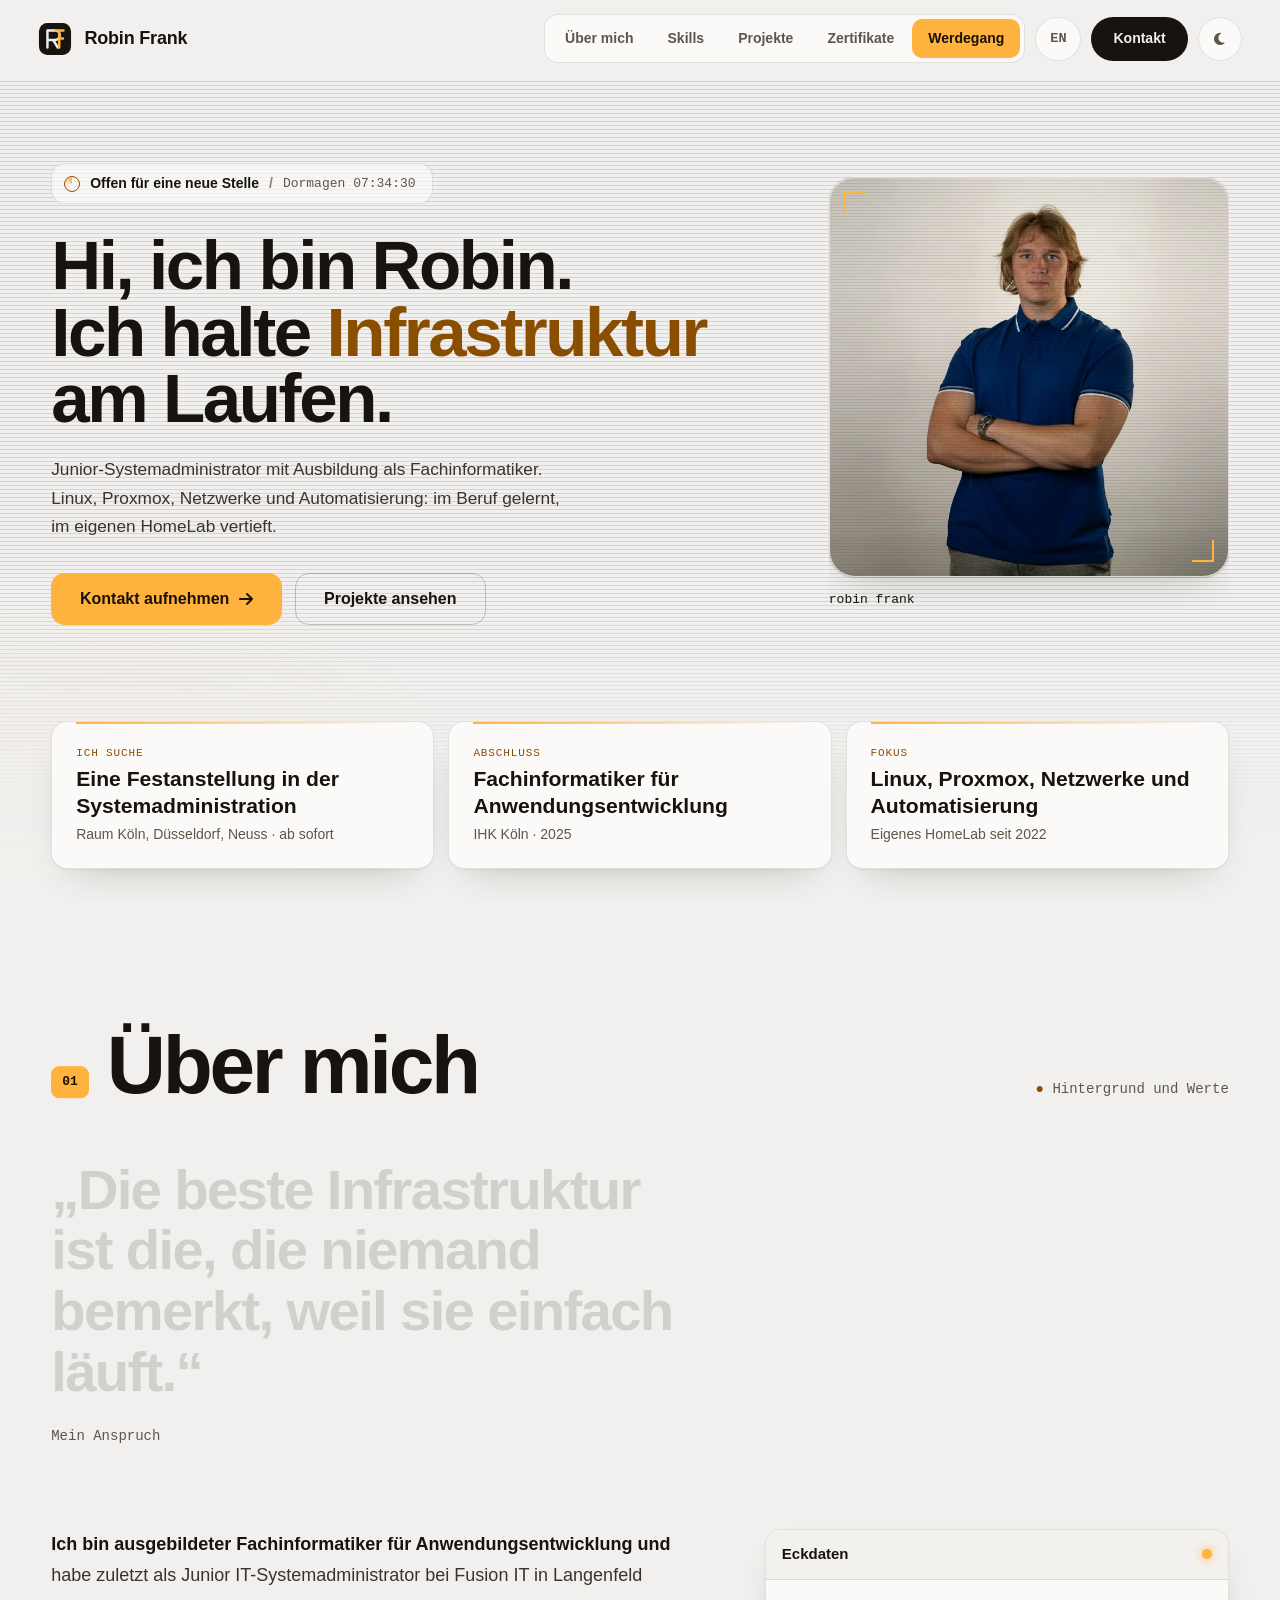
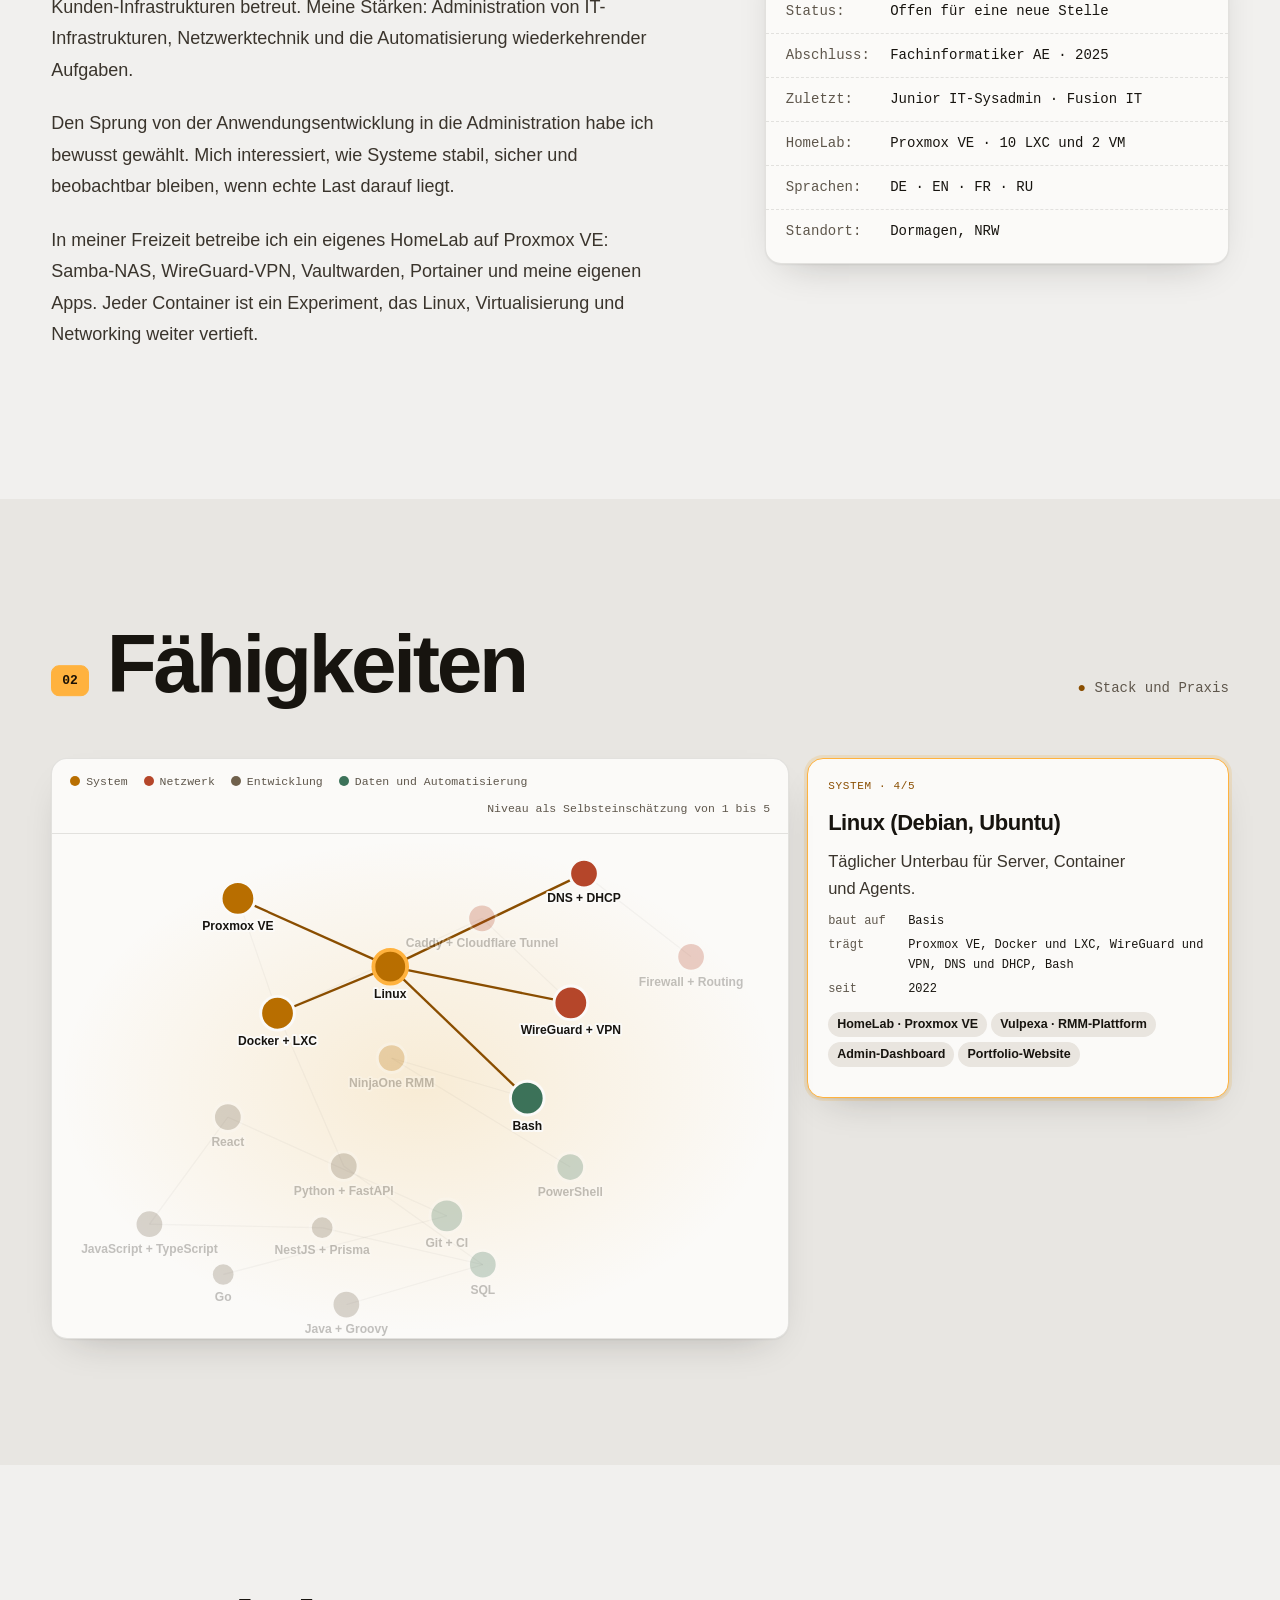
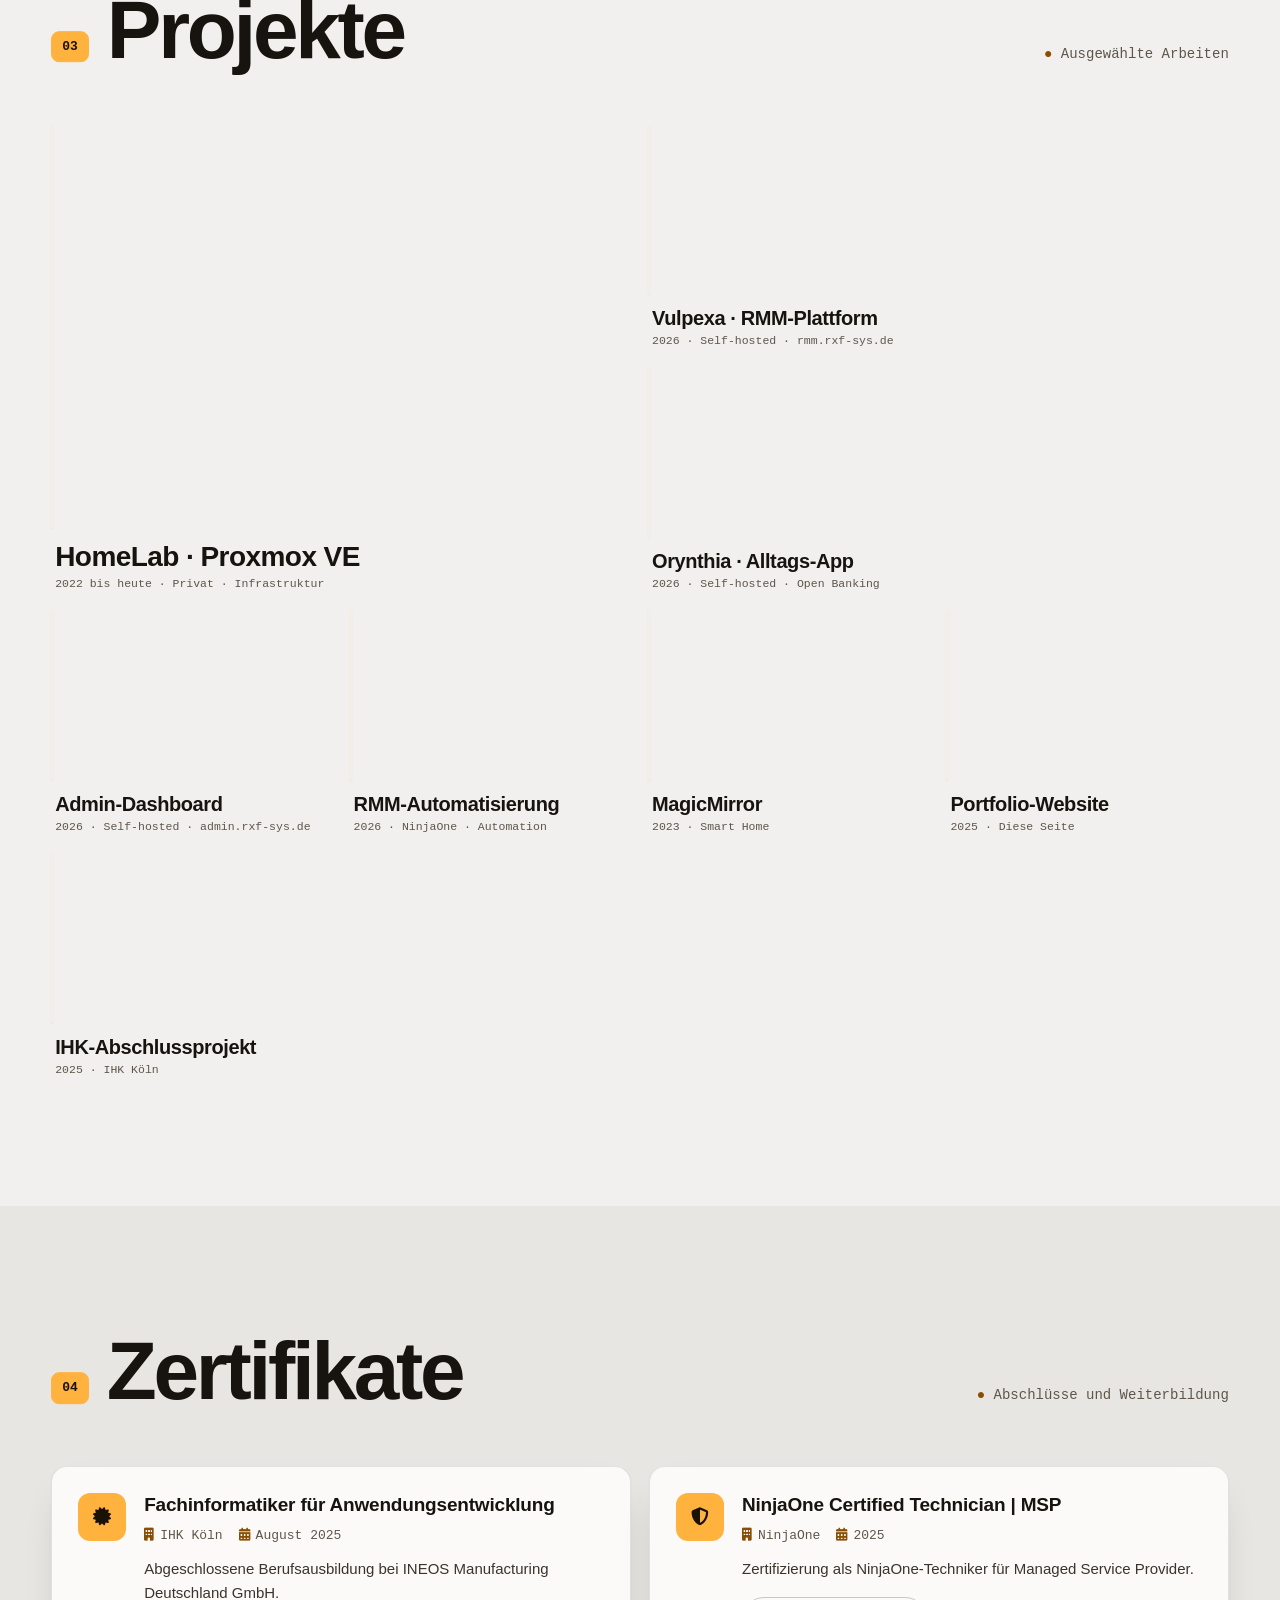
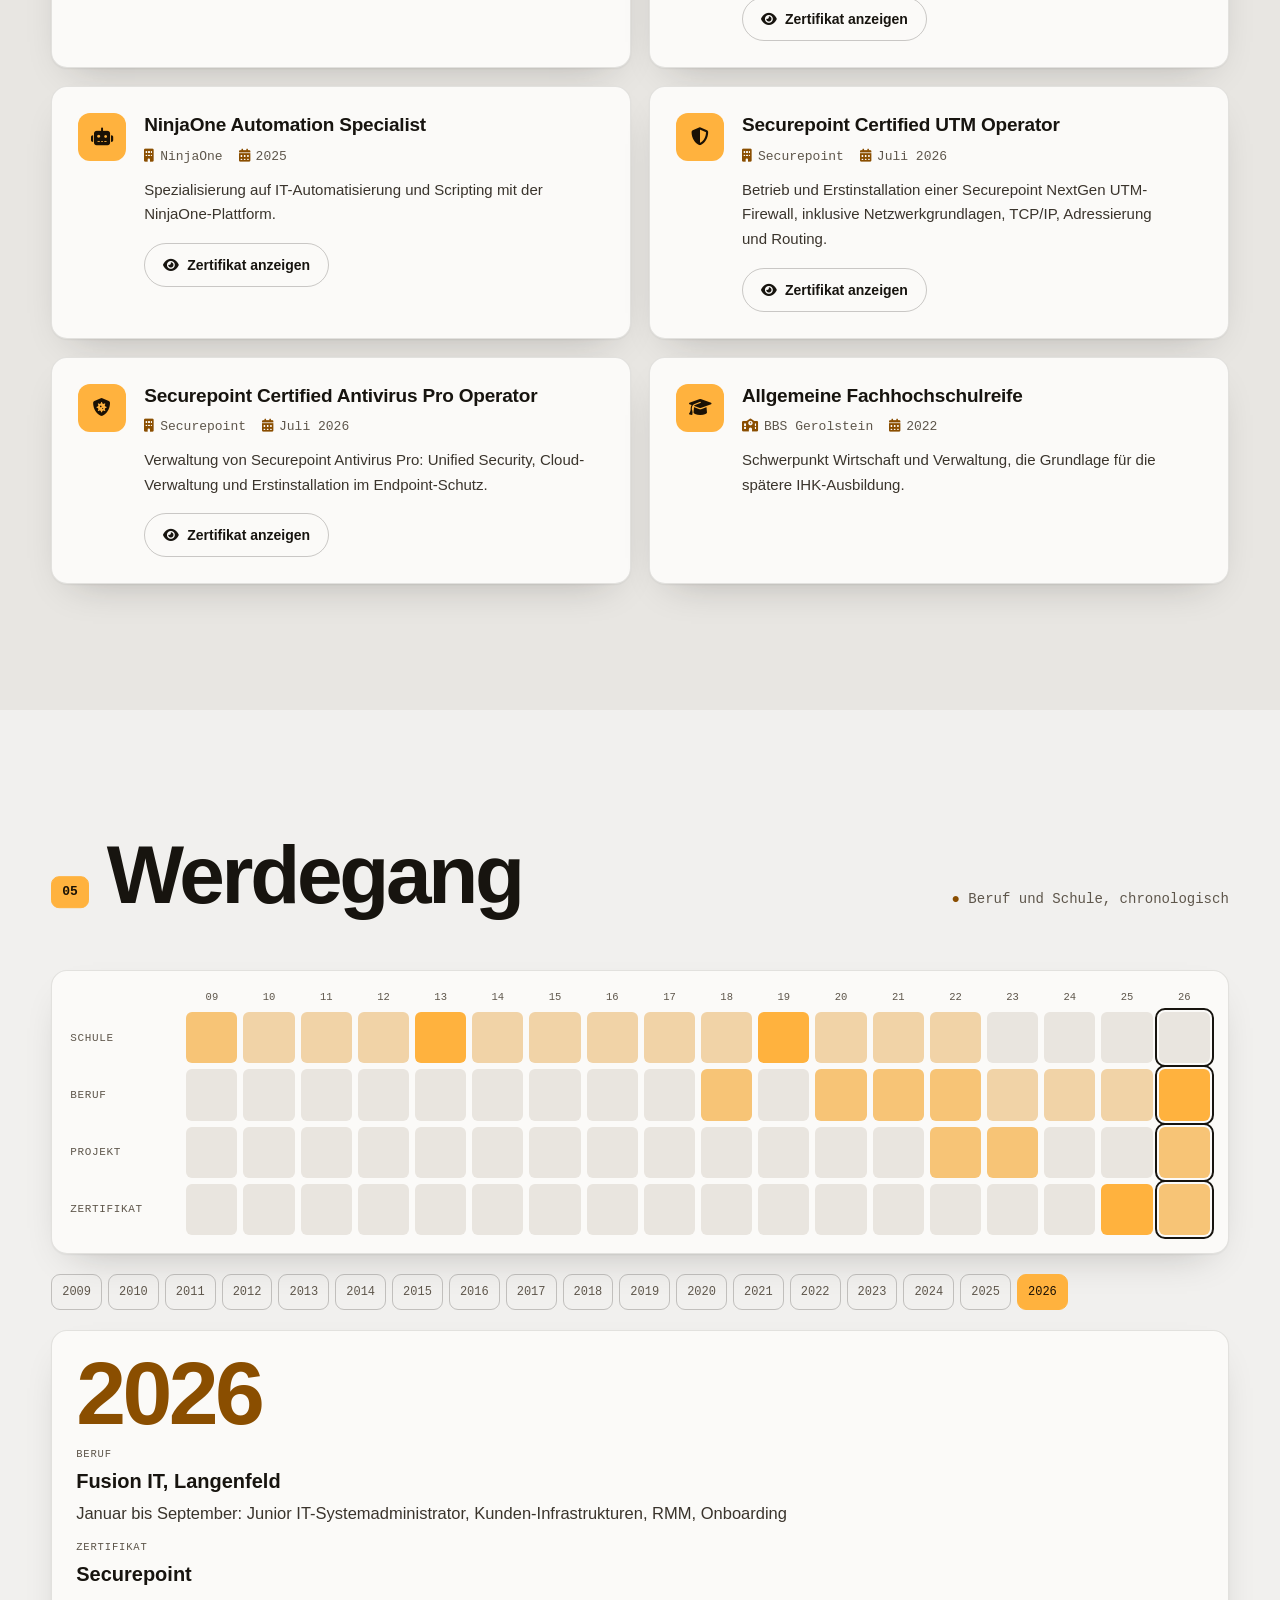
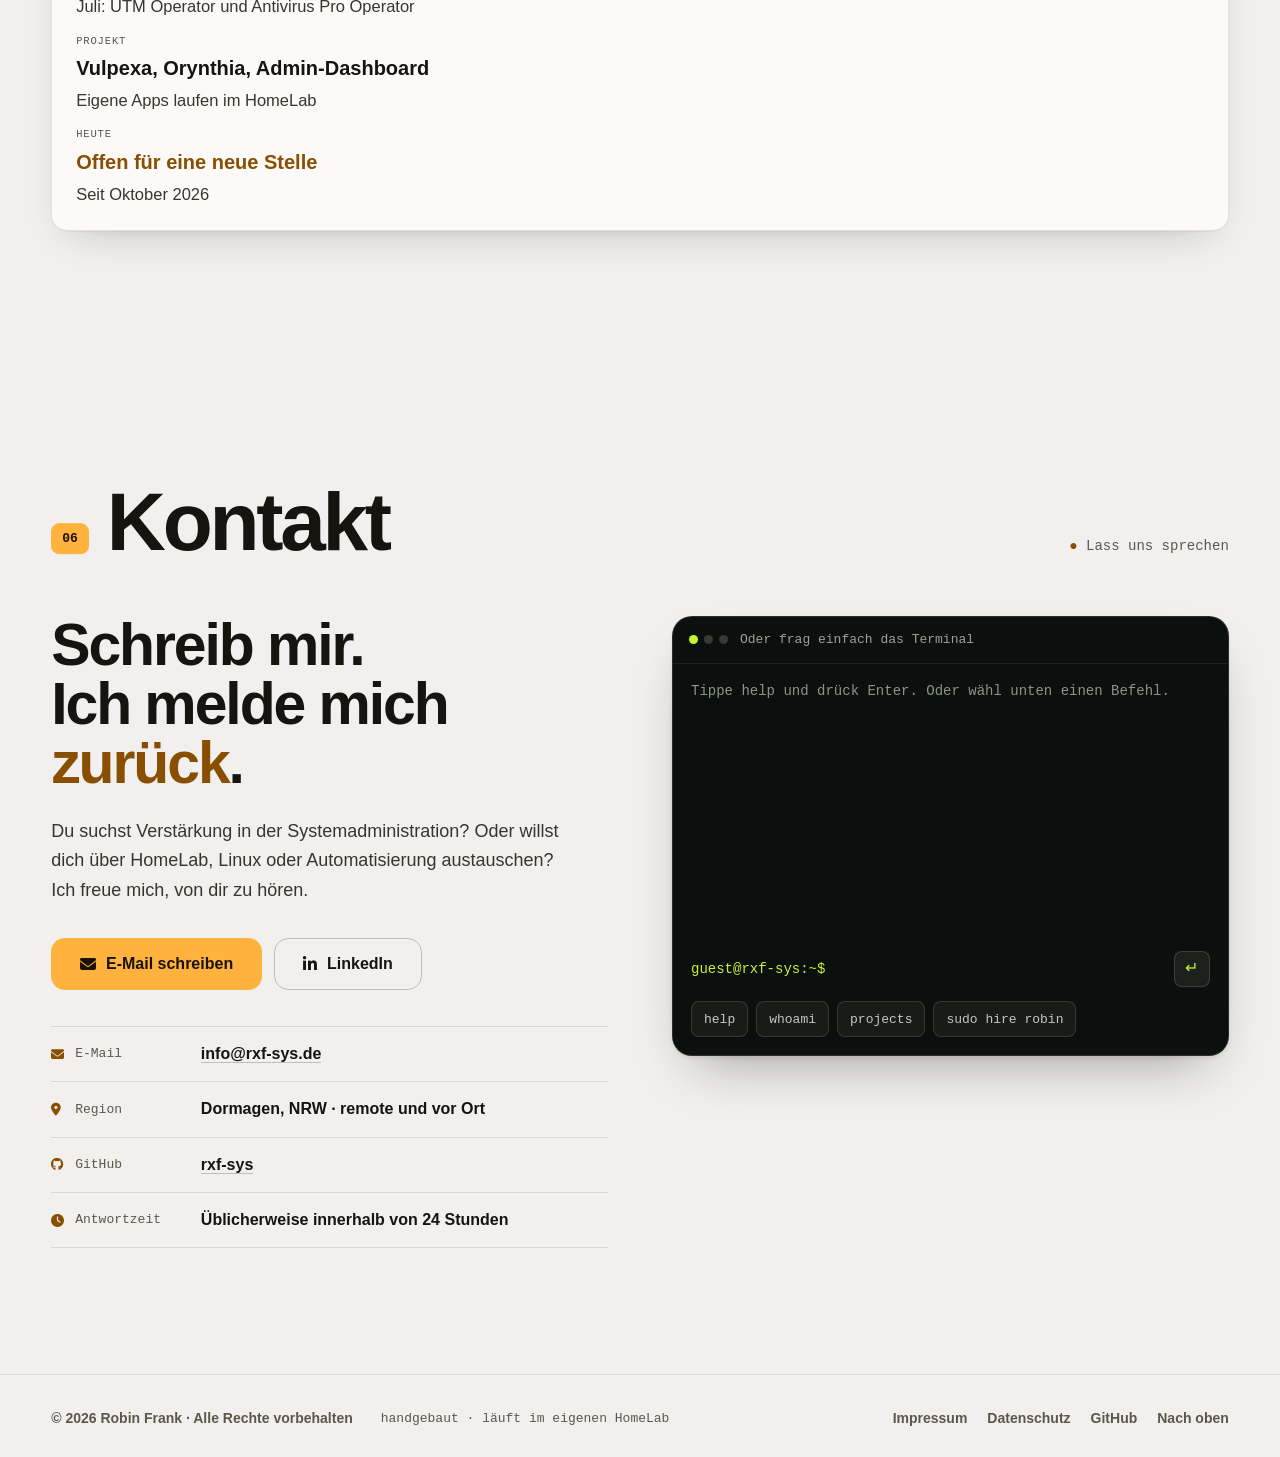
==== index.html @ 3cf2dcfa "Adopt "Leitstand" redesign (variant C) with self-hosted fonts Variant C was picked from three previe" ====
<!DOCTYPE html>
<html lang="de">
<head>
<meta charset="UTF-8" />
<meta name="viewport" content="width=device-width, initial-scale=1.0" />

<title>Robin Frank | Junior IT-Systemadministrator</title>
<meta name="description" content="Portfolio von Robin Frank: Junior-Systemadministrator und Fachinformatiker für Anwendungsentwicklung, offen für eine neue Stelle. Linux, Proxmox, Netzwerke, Automatisierung." />
<meta name="keywords" content="Robin Frank, IT-Systemadministrator, Fachinformatiker, Anwendungsentwicklung, Linux, Proxmox, Netzwerk, Java, JavaScript, Portfolio, Dormagen" />
<meta name="author" content="Robin Frank" />
<meta name="robots" content="index, follow" />
<meta name="referrer" content="strict-origin-when-cross-origin" />
<meta http-equiv="X-Content-Type-Options" content="nosniff" />
<meta name="theme-color" content="#F1F0EE" media="(prefers-color-scheme: light)" />
<meta name="theme-color" content="#100E0B" media="(prefers-color-scheme: dark)" />
<link rel="canonical" href="https://portfolio.rxf-sys.de/" />

<meta property="og:type" content="website" />
<meta property="og:url" content="https://portfolio.rxf-sys.de/" />
<meta property="og:title" content="Robin Frank | Junior IT-Systemadministrator" />
<meta property="og:description" content="Portfolio von Robin Frank: Junior-Systemadministrator und Fachinformatiker für Anwendungsentwicklung, offen für eine neue Stelle. Linux, Proxmox, Netzwerke, Automatisierung." />
<meta property="og:image" content="https://portfolio.rxf-sys.de/assets/images/og-card.jpg" />
<meta property="og:image:width" content="1200" />
<meta property="og:image:height" content="630" />
<meta property="og:image:alt" content="Robin Frank, Junior IT-Systemadministrator" />
<meta property="og:locale" content="de_DE" />

<meta property="twitter:card" content="summary_large_image" />
<meta property="twitter:url" content="https://portfolio.rxf-sys.de/" />
<meta property="twitter:title" content="Robin Frank | Junior IT-Systemadministrator" />
<meta property="twitter:description" content="Portfolio von Robin Frank: Junior-Systemadministrator und Fachinformatiker für Anwendungsentwicklung, offen für eine neue Stelle. Linux, Proxmox, Netzwerke, Automatisierung." />
<meta property="twitter:image" content="https://portfolio.rxf-sys.de/assets/images/og-card.jpg" />

<link rel="icon" href="/assets/images/favicon.ico?v=2026-06-12" sizes="any" />
<link rel="icon" type="image/svg+xml" href="/assets/images/favicon.svg?v=2026-06-12" />

<!-- Theme vor dem ersten Paint setzen (kein Flash); Hash dieses Scripts steht
     in der CSP im infrastructure/Caddyfile — bei Änderungen dort nachziehen. -->
<script>(function(){try{var t=localStorage.getItem('pf2-theme');if(t!=='dark'&&t!=='light')t=window.matchMedia('(prefers-color-scheme: dark)').matches?'dark':'light';document.documentElement.setAttribute('data-theme',t)}catch(e){}})()</script>

<link rel="preconnect" href="https://cdnjs.cloudflare.com" />
<link rel="stylesheet" href="https://cdnjs.cloudflare.com/ajax/libs/font-awesome/6.5.0/css/all.min.css" crossorigin="anonymous" referrerpolicy="no-referrer" />
<link rel="preload" href="/assets/fonts/bricolage-grotesque-latin-wdth-normal.woff2" as="font" type="font/woff2" crossorigin />
<link rel="preload" href="/assets/fonts/instrument-sans-latin-wdth-normal.woff2" as="font" type="font/woff2" crossorigin />
<link rel="preload" href="/assets/fonts/bricolage-grotesque-latin-wdth-normal.woff2" as="font" type="font/woff2" crossorigin />
<link rel="preload" href="/assets/fonts/instrument-sans-latin-wdth-normal.woff2" as="font" type="font/woff2" crossorigin />
<link rel="stylesheet" href="/index.css?v=2026-11-07" />
<script src="/assets/js/boot.js?v=2026-11-07"></script>
<script type="application/ld+json">
{
  "@context": "https://schema.org",
  "@type": "Person",
  "name": "Robin Frank",
  "jobTitle": "Junior IT-Systemadministrator",
  "url": "https://portfolio.rxf-sys.de/",
  "image": "https://portfolio.rxf-sys.de/assets/images/robin-frank-portrait.jpg",
  "email": "info@rxf-sys.de",
  "address": {
    "@type": "PostalAddress",
    "addressLocality": "Dormagen",
    "addressRegion": "NRW",
    "addressCountry": "DE"
  },
  "sameAs": [
    "https://github.com/rxf-sys",
    "https://www.linkedin.com/in/robin-frank-987b26350/",
    "https://www.xing.com/profile/Robin_Frank097779"
  ],
  "alumniOf": { "@type": "EducationalOrganization", "name": "BBS Gerolstein" },
  "knowsAbout": ["Linux","Proxmox VE","Netzwerktechnik","Docker","WireGuard","Securepoint UTM","Firewall","IT-Sicherheit","Endpoint Security","NinjaOne","Java","JavaScript","TypeScript","React","Python","FastAPI","Go","PHP","Groovy","HTML5","CSS3","SQL","MongoDB","PostgreSQL","Git","PowerShell","Bash"],
  "description": "Junior IT-Systemadministrator und Fachinformatiker für Anwendungsentwicklung mit Expertise in Systemadministration, Netzwerktechnik und Automatisierung."
}
</script>
</head>
<body>

<div class="scroll-progress" id="scrollProgress" aria-hidden="true"></div>
<a class="skip-link" href="#main" data-i18n="skip">Zum Inhalt springen</a>
<header class="topbar" id="topbar">
  <a href="#home" class="brand" aria-label="Robin Frank, zur Startseite"><svg class="brand-mark" viewBox="0 0 36 36" aria-hidden="true" focusable="false"><rect class="bm-plate" x="1" y="1" width="34" height="34" rx="9"/><path class="bm-glyph" d="M10 27V9H18A5 5 0 0 1 18 19H10M16 19L21 27"/><path class="bm-glyph bm-acc" d="M18 9H27M22.5 9V27M22.5 17.5H26.5"/></svg><span class="brand-text">Robin Frank</span></a>
  <nav class="topbar-nav" id="topbarNav" aria-label="Hauptnavigation">
    <a href="#about" data-section="about"><span class="nav-num">01</span><span data-i18n="nav.about">Über mich</span></a><a href="#skills" data-section="skills"><span class="nav-num">02</span><span data-i18n="nav.skills">Skills</span></a><a href="#projects" data-section="projects"><span class="nav-num">03</span><span data-i18n="nav.projects">Projekte</span></a><a href="#certificates" data-section="certificates"><span class="nav-num">04</span><span data-i18n="nav.certs">Zertifikate</span></a><a href="#experience" data-section="experience"><span class="nav-num">05</span><span data-i18n="nav.cv">Werdegang</span></a>
    <a class="btn btn-primary nav-cta" href="#contact" data-i18n="nav.contact">Kontakt</a>
  </nav>
  <button type="button" class="lang-toggle" id="langBtn" aria-label="Switch to English">EN</button>
  <a class="topbar-cta" href="#contact" data-i18n="nav.contact">Kontakt</a>
  <button type="button" class="theme-toggle" id="themeBtn" aria-label="Farbschema wechseln"><i class="fas fa-moon" aria-hidden="true"></i></button>
  <button type="button" class="nav-toggle" id="navToggle" aria-expanded="false" aria-controls="topbarNav" aria-label="Menü öffnen"><span class="nav-toggle-bars" aria-hidden="true"><span></span><span></span></span></button>
</header>
<main id="main" tabindex="-1">

  <section id="home" class="hero" data-screen-label="Hero">
    <div class="hero-ambient" aria-hidden="true"></div>
    <div class="container hero-inner">
      <div class="hero-copy">
        <p class="hero-status" data-intro>
          <span class="status-mark" aria-hidden="true"><span></span></span>
          <span data-i18n="hero.chip">Offen für eine neue Stelle</span>
          <span class="hero-status-sep" aria-hidden="true">/</span>
          <span class="mono">Dormagen <time id="localTime">--:--:--</time></span>
        </p>
        <h1 class="hero-title" id="heroTitle" data-intro data-i18n-html="hero.title">Hi, ich bin Robin.<br />Ich halte <span class="hl">Infrastruktur</span> am Laufen.</h1>
        <p class="hero-lede" data-intro data-i18n="hero.lede">Junior-Systemadministrator mit Ausbildung als Fachinformatiker. Linux, Proxmox, Netzwerke und Automatisierung: im Beruf gelernt, im eigenen HomeLab vertieft.</p>
        <div class="hero-cta" data-intro>
          <a href="#contact" class="btn btn-primary"><span data-i18n="hero.cta1">Kontakt aufnehmen</span> <i class="fas fa-arrow-right" aria-hidden="true"></i></a>
          <a class="btn btn-ghost" href="#projects" data-i18n="hero.cta2">Projekte ansehen</a>
        </div>
      </div>
      <figure class="hero-portrait" data-intro>
        <div class="portrait-frame">
          <picture>
            <source srcset="/assets/images/robin-frank-portrait.webp" type="image/webp" />
            <img src="/assets/images/robin-frank-portrait.jpg" alt="Profilbild von Robin Frank" width="648" height="648" fetchpriority="high" />
          </picture>
          <span class="portrait-scan" aria-hidden="true"></span>
          <span class="corner corner-tl" aria-hidden="true"></span>
          <span class="corner corner-br" aria-hidden="true"></span>
        </div>
        <figcaption class="portrait-meta mono"><span>robin frank</span></figcaption>
      </figure>
      <dl class="hero-facts" data-intro>
        <div class="fact">
          <dt class="fact-k" data-i18n="who.seek.k">Ich suche</dt>
          <dd class="fact-v" data-i18n="who.seek.v">Eine Festanstellung in der Systemadministration</dd>
          <dd class="fact-m" data-i18n="who.seek.m">Raum Köln, Düsseldorf, Neuss · ab sofort</dd>
        </div><div class="fact">
          <dt class="fact-k" data-i18n="who.deg.k">Abschluss</dt>
          <dd class="fact-v" data-i18n="who.deg.v">Fachinformatiker für Anwendungsentwicklung</dd>
          <dd class="fact-m" data-i18n="who.deg.m">IHK Köln · 2025</dd>
        </div><div class="fact">
          <dt class="fact-k" data-i18n="who.focus.k">Fokus</dt>
          <dd class="fact-v" data-i18n="who.focus.v">Linux, Proxmox, Netzwerke und Automatisierung</dd>
          <dd class="fact-m" data-i18n="who.focus.m">Eigenes HomeLab seit 2022</dd>
        </div>
      </dl>
    </div>
  </section>
  <section id="about" class="section" data-screen-label="Über mich">
    <div class="container">
      <div class="section-head">
        <span class="port" aria-hidden="true"></span>
        <span class="num">01</span>
        <h2 data-i18n="about.title">Über mich</h2>
        <span class="kicker" data-i18n="about.kicker">Hintergrund und Werte</span>
      </div>
      <blockquote class="statement">
        <p class="statement-text" id="statement" data-i18n="about.quote">„Die beste Infrastruktur ist die, die niemand bemerkt, weil sie einfach läuft.“</p>
        <cite data-i18n="about.quoteSrc">Mein Anspruch</cite>
      </blockquote>
      <div class="about-grid">
        <div class="about-text reveal" data-stagger>
          <p data-i18n="about.p1">Ich bin ausgebildeter Fachinformatiker für Anwendungsentwicklung und habe zuletzt als Junior IT-Systemadministrator bei Fusion IT in Langenfeld Kunden-Infrastrukturen betreut. Meine Stärken: Administration von IT-Infrastrukturen, Netzwerktechnik und die Automatisierung wiederkehrender Aufgaben.</p>
          <p data-i18n="about.p2">Den Sprung von der Anwendungsentwicklung in die Administration habe ich bewusst gewählt. Mich interessiert, wie Systeme stabil, sicher und beobachtbar bleiben, wenn echte Last darauf liegt.</p>
          <p data-i18n="about.p3">In meiner Freizeit betreibe ich ein eigenes HomeLab auf Proxmox VE: Samba-NAS, WireGuard-VPN, Vaultwarden, Portainer und meine eigenen Apps. Jeder Container ist ein Experiment, das Linux, Virtualisierung und Networking weiter vertieft.</p>
        </div>
        <aside class="spec reveal" aria-label="Eckdaten">
          <div class="spec-bar"><span data-i18n="facts.title">Eckdaten</span><span class="spec-led" aria-hidden="true"></span></div>
          <dl class="spec-list" data-stagger><div class="spec-row"><dt data-i18n="fact.status">Status</dt><dd data-i18n="fact.statusV">Offen für eine neue Stelle</dd></div><div class="spec-row"><dt data-i18n="fact.degree">Abschluss</dt><dd data-i18n="fact.degreeV">Fachinformatiker AE · 2025</dd></div><div class="spec-row"><dt data-i18n="fact.last">Zuletzt</dt><dd data-i18n="fact.lastV">Junior IT-Sysadmin · Fusion IT</dd></div><div class="spec-row"><dt data-i18n="fact.lab">HomeLab</dt><dd data-i18n="fact.labV">Proxmox VE · 10 LXC und 2 VM</dd></div><div class="spec-row"><dt data-i18n="fact.lang">Sprachen</dt><dd>DE · EN · FR · RU</dd></div><div class="spec-row"><dt data-i18n="fact.loc">Standort</dt><dd>Dormagen, NRW</dd></div></dl>
        </aside>
      </div>
    </div>
  </section>
  <section id="skills" class="section section-band" data-screen-label="Skills">
    <div class="container">
      <div class="section-head">
        <span class="port" aria-hidden="true"></span>
        <span class="num">02</span>
        <h2 data-i18n="skills.title">Fähigkeiten</h2>
        <span class="kicker" data-i18n="skills.kicker">Stack und Praxis</span>
      </div>
      <div class="sgraph reveal">
        <div class="sg-panel">
          <div class="sg-top mono"><span class="sg-lg g-sys"><i></i><span data-i18n="grp.sys">System</span></span><span class="sg-lg g-net"><i></i><span data-i18n="grp.net">Netzwerk</span></span><span class="sg-lg g-dev"><i></i><span data-i18n="grp.dev">Entwicklung</span></span><span class="sg-lg g-auto"><i></i><span data-i18n="grp.auto">Daten und Automatisierung</span></span><span class="sg-self" data-i18n="skills.self">Niveau als Selbsteinschätzung von 1 bis 5</span></div>
          <svg class="sg-svg" viewBox="0 0 760 520" role="group" aria-label="Skill-Graph"><line class="sg-edge" data-a="proxmox" data-b="linux" x1="192.0" y1="66.5" x2="349.3" y2="137.0"/><line class="sg-edge" data-a="docker" data-b="linux" x1="232.9" y1="185.1" x2="349.3" y2="137.0"/><line class="sg-edge" data-a="docker" data-b="proxmox" x1="232.9" y1="185.1" x2="192.0" y2="66.5"/><line class="sg-edge" data-a="wg" data-b="linux" x1="535.8" y1="174.3" x2="349.3" y2="137.0"/><line class="sg-edge" data-a="dns" data-b="linux" x1="549.4" y1="40.9" x2="349.3" y2="137.0"/><line class="sg-edge" data-a="tunnel" data-b="docker" x1="444.1" y1="87.1" x2="232.9" y2="185.1"/><line class="sg-edge" data-a="fw" data-b="dns" x1="660.0" y1="126.8" x2="549.4" y2="40.9"/><line class="sg-edge" data-a="ninja" data-b="ps" x1="350.7" y1="231.5" x2="535.2" y2="343.9"/><line class="sg-edge" data-a="ninja" data-b="bash" x1="350.7" y1="231.5" x2="490.8" y2="272.8"/><line class="sg-edge" data-a="bash" data-b="linux" x1="490.8" y1="272.8" x2="349.3" y2="137.0"/><line class="sg-edge" data-a="react" data-b="js" x1="181.6" y1="292.4" x2="100.6" y2="403.0"/><line class="sg-edge" data-a="nest" data-b="js" x1="279.0" y1="406.6" x2="100.6" y2="403.0"/><line class="sg-edge" data-a="nest" data-b="sql" x1="279.0" y1="406.6" x2="444.9" y2="444.8"/><line class="sg-edge" data-a="python" data-b="sql" x1="301.3" y1="343.0" x2="444.9" y2="444.8"/><line class="sg-edge" data-a="go" data-b="git" x1="176.8" y1="454.9" x2="407.7" y2="394.4"/><line class="sg-edge" data-a="python" data-b="docker" x1="301.3" y1="343.0" x2="232.9" y2="185.1"/><line class="sg-edge" data-a="react" data-b="git" x1="181.6" y1="292.4" x2="407.7" y2="394.4"/><line class="sg-edge" data-a="java" data-b="sql" x1="304.0" y1="486.0" x2="444.9" y2="444.8"/><line class="sg-edge" data-a="tunnel" data-b="wg" x1="444.1" y1="87.1" x2="535.8" y2="174.3"/><g class="sg-node g-sys" data-skill="linux" transform="translate(349.3 137.0)" tabindex="0" role="button" aria-label="Linux (Debian, Ubuntu)"><circle r="17.4"/><text y="32.4">Linux</text></g><g class="sg-node g-sys" data-skill="proxmox" transform="translate(192.0 66.5)" tabindex="0" role="button" aria-label="Proxmox VE"><circle r="17.4"/><text y="32.4">Proxmox VE</text></g><g class="sg-node g-sys" data-skill="docker" transform="translate(232.9 185.1)" tabindex="0" role="button" aria-label="Docker und LXC"><circle r="17.4"/><text y="32.4">Docker + LXC</text></g><g class="sg-node g-sys" data-skill="ninja" transform="translate(350.7 231.5)" tabindex="0" role="button" aria-label="NinjaOne RMM"><circle r="14.8"/><text y="29.8">NinjaOne RMM</text></g><g class="sg-node g-net" data-skill="wg" transform="translate(535.8 174.3)" tabindex="0" role="button" aria-label="WireGuard und VPN"><circle r="17.4"/><text y="32.4">WireGuard + VPN</text></g><g class="sg-node g-net" data-skill="dns" transform="translate(549.4 40.9)" tabindex="0" role="button" aria-label="DNS und DHCP"><circle r="14.8"/><text y="29.8">DNS + DHCP</text></g><g class="sg-node g-net" data-skill="fw" transform="translate(660.0 126.8)" tabindex="0" role="button" aria-label="Firewall und Routing"><circle r="14.8"/><text y="29.8">Firewall + Routing</text></g><g class="sg-node g-net" data-skill="tunnel" transform="translate(444.1 87.1)" tabindex="0" role="button" aria-label="Caddy und Cloudflare Tunnel"><circle r="14.8"/><text y="29.8">Caddy + Cloudflare Tunnel</text></g><g class="sg-node g-dev" data-skill="java" transform="translate(304.0 486.0)" tabindex="0" role="button" aria-label="Java und Groovy"><circle r="14.8"/><text y="29.8">Java + Groovy</text></g><g class="sg-node g-dev" data-skill="js" transform="translate(100.6 403.0)" tabindex="0" role="button" aria-label="JavaScript und TypeScript"><circle r="14.8"/><text y="29.8">JavaScript + TypeScript</text></g><g class="sg-node g-dev" data-skill="react" transform="translate(181.6 292.4)" tabindex="0" role="button" aria-label="React"><circle r="14.8"/><text y="29.8">React</text></g><g class="sg-node g-dev" data-skill="python" transform="translate(301.3 343.0)" tabindex="0" role="button" aria-label="Python und FastAPI"><circle r="14.8"/><text y="29.8">Python + FastAPI</text></g><g class="sg-node g-dev" data-skill="go" transform="translate(176.8 454.9)" tabindex="0" role="button" aria-label="Go"><circle r="12.2"/><text y="27.2">Go</text></g><g class="sg-node g-dev" data-skill="nest" transform="translate(279.0 406.6)" tabindex="0" role="button" aria-label="NestJS und Prisma"><circle r="12.2"/><text y="27.2">NestJS + Prisma</text></g><g class="sg-node g-auto" data-skill="bash" transform="translate(490.8 272.8)" tabindex="0" role="button" aria-label="Bash"><circle r="17.4"/><text y="32.4">Bash</text></g><g class="sg-node g-auto" data-skill="ps" transform="translate(535.2 343.9)" tabindex="0" role="button" aria-label="PowerShell"><circle r="14.8"/><text y="29.8">PowerShell</text></g><g class="sg-node g-auto" data-skill="sql" transform="translate(444.9 444.8)" tabindex="0" role="button" aria-label="SQL (PostgreSQL, SQLite)"><circle r="14.8"/><text y="29.8">SQL</text></g><g class="sg-node g-auto" data-skill="git" transform="translate(407.7 394.4)" tabindex="0" role="button" aria-label="Git und CI"><circle r="17.4"/><text y="32.4">Git + CI</text></g></svg>
        </div>
        <ol class="sg-cards"><li class="sg-card" data-skill="linux" data-group="sys">
            <p class="sg-card-k mono"><span data-i18n="grp.sys">System</span> · 4/5</p>
            <h3>Linux (Debian, Ubuntu)</h3>
            <p data-i18n="skill.linux.note">Täglicher Unterbau für Server, Container und Agents.</p>
            <dl class="sg-rel mono">
              <div><dt data-i18n="graph.needs">baut auf</dt><dd>Basis</dd></div>
              <div><dt data-i18n="graph.feeds">trägt</dt><dd>Proxmox VE, Docker und LXC, WireGuard und VPN, DNS und DHCP, Bash</dd></div>
              <div><dt data-i18n="skills.since">seit</dt><dd>2022</dd></div>
            </dl>
            <p class="proc-used"><span class="used-chip">HomeLab · Proxmox VE</span><span class="used-chip">Vulpexa · RMM-Plattform</span><span class="used-chip">Admin-Dashboard</span><span class="used-chip">Portfolio-Website</span></p>
          </li><li class="sg-card" data-skill="proxmox" data-group="sys">
            <p class="sg-card-k mono"><span data-i18n="grp.sys">System</span> · 4/5</p>
            <h3>Proxmox VE</h3>
            <p data-i18n="skill.proxmox.note">Eigener Knoten mit 10 LXC und 2 VMs, Snapshots vor jedem Experiment.</p>
            <dl class="sg-rel mono">
              <div><dt data-i18n="graph.needs">baut auf</dt><dd>Linux</dd></div>
              <div><dt data-i18n="graph.feeds">trägt</dt><dd>Docker und LXC</dd></div>
              <div><dt data-i18n="skills.since">seit</dt><dd>2022</dd></div>
            </dl>
            <p class="proc-used"><span class="used-chip">HomeLab · Proxmox VE</span></p>
          </li><li class="sg-card" data-skill="docker" data-group="sys">
            <p class="sg-card-k mono"><span data-i18n="grp.sys">System</span> · 4/5</p>
            <h3>Docker und LXC</h3>
            <p data-i18n="skill.docker.note">Jede eigene App läuft als Compose-Stack.</p>
            <dl class="sg-rel mono">
              <div><dt data-i18n="graph.needs">baut auf</dt><dd>Linux, Proxmox VE</dd></div>
              <div><dt data-i18n="graph.feeds">trägt</dt><dd>Caddy und Cloudflare Tunnel, Python und FastAPI</dd></div>
              <div><dt data-i18n="skills.since">seit</dt><dd>2022</dd></div>
            </dl>
            <p class="proc-used"><span class="used-chip">HomeLab · Proxmox VE</span><span class="used-chip">Vulpexa · RMM-Plattform</span><span class="used-chip">Orynthia · Alltags-App</span><span class="used-chip">Admin-Dashboard</span></p>
          </li><li class="sg-card" data-skill="ninja" data-group="sys">
            <p class="sg-card-k mono"><span data-i18n="grp.sys">System</span> · 3/5</p>
            <h3>NinjaOne RMM</h3>
            <p data-i18n="skill.ninja.note">Zweifach zertifiziert, Skripte für Wartung und Inventar.</p>
            <dl class="sg-rel mono">
              <div><dt data-i18n="graph.needs">baut auf</dt><dd>PowerShell, Bash</dd></div>
              <div><dt data-i18n="graph.feeds">trägt</dt><dd>Basis</dd></div>
              <div><dt data-i18n="skills.since">seit</dt><dd>2025</dd></div>
            </dl>
            <p class="proc-used"><span class="used-chip">RMM-Automatisierung</span></p>
          </li><li class="sg-card" data-skill="wg" data-group="net">
            <p class="sg-card-k mono"><span data-i18n="grp.net">Netzwerk</span> · 4/5</p>
            <h3>WireGuard und VPN</h3>
            <p data-i18n="skill.wg.note">Sicherer Zugriff aufs HomeLab von unterwegs.</p>
            <dl class="sg-rel mono">
              <div><dt data-i18n="graph.needs">baut auf</dt><dd>Linux</dd></div>
              <div><dt data-i18n="graph.feeds">trägt</dt><dd>Caddy und Cloudflare Tunnel</dd></div>
              <div><dt data-i18n="skills.since">seit</dt><dd>2022</dd></div>
            </dl>
            <p class="proc-used"><span class="used-chip">HomeLab · Proxmox VE</span></p>
          </li><li class="sg-card" data-skill="dns" data-group="net">
            <p class="sg-card-k mono"><span data-i18n="grp.net">Netzwerk</span> · 3/5</p>
            <h3>DNS und DHCP</h3>
            <p data-i18n="skill.dns.note">Eigene Namensauflösung und Adressvergabe im Heimnetz.</p>
            <dl class="sg-rel mono">
              <div><dt data-i18n="graph.needs">baut auf</dt><dd>Linux</dd></div>
              <div><dt data-i18n="graph.feeds">trägt</dt><dd>Firewall und Routing</dd></div>
              <div><dt data-i18n="skills.since">seit</dt><dd>2022</dd></div>
            </dl>
            <p class="proc-used"><span class="used-chip">HomeLab · Proxmox VE</span></p>
          </li><li class="sg-card" data-skill="fw" data-group="net">
            <p class="sg-card-k mono"><span data-i18n="grp.net">Netzwerk</span> · 3/5</p>
            <h3>Firewall und Routing</h3>
            <p data-i18n="skill.fw.note">Securepoint UTM Operator, Netzwerkgrundlagen und TCP/IP.</p>
            <dl class="sg-rel mono">
              <div><dt data-i18n="graph.needs">baut auf</dt><dd>DNS und DHCP</dd></div>
              <div><dt data-i18n="graph.feeds">trägt</dt><dd>Basis</dd></div>
              <div><dt data-i18n="skills.since">seit</dt><dd>2026</dd></div>
            </dl>
            <p class="proc-used"><span class="used-none"><span data-i18n="skills.none">Ausbildung und Beruf</span></span></p>
          </li><li class="sg-card" data-skill="tunnel" data-group="net">
            <p class="sg-card-k mono"><span data-i18n="grp.net">Netzwerk</span> · 3/5</p>
            <h3>Caddy und Cloudflare Tunnel</h3>
            <p data-i18n="skill.tunnel.note">Veröffentlichung ohne offene Ports, Security-Header im Caddyfile.</p>
            <dl class="sg-rel mono">
              <div><dt data-i18n="graph.needs">baut auf</dt><dd>Docker und LXC, WireGuard und VPN</dd></div>
              <div><dt data-i18n="graph.feeds">trägt</dt><dd>Basis</dd></div>
              <div><dt data-i18n="skills.since">seit</dt><dd>2025</dd></div>
            </dl>
            <p class="proc-used"><span class="used-chip">Portfolio-Website</span><span class="used-chip">Vulpexa · RMM-Plattform</span></p>
          </li><li class="sg-card" data-skill="java" data-group="dev">
            <p class="sg-card-k mono"><span data-i18n="grp.dev">Entwicklung</span> · 3/5</p>
            <h3>Java und Groovy</h3>
            <p data-i18n="skill.java.note">Ausbildung und IHK-Projekt mit Grails auf der JVM.</p>
            <dl class="sg-rel mono">
              <div><dt data-i18n="graph.needs">baut auf</dt><dd>SQL</dd></div>
              <div><dt data-i18n="graph.feeds">trägt</dt><dd>Basis</dd></div>
              <div><dt data-i18n="skills.since">seit</dt><dd>2022</dd></div>
            </dl>
            <p class="proc-used"><span class="used-chip">IHK-Abschlussprojekt</span></p>
          </li><li class="sg-card" data-skill="js" data-group="dev">
            <p class="sg-card-k mono"><span data-i18n="grp.dev">Entwicklung</span> · 3/5</p>
            <h3>JavaScript und TypeScript</h3>
            <p data-i18n="skill.js.note">Vom MagicMirror-Modul bis zum React-Dashboard.</p>
            <dl class="sg-rel mono">
              <div><dt data-i18n="graph.needs">baut auf</dt><dd>Basis</dd></div>
              <div><dt data-i18n="graph.feeds">trägt</dt><dd>React, NestJS und Prisma</dd></div>
              <div><dt data-i18n="skills.since">seit</dt><dd>2020</dd></div>
            </dl>
            <p class="proc-used"><span class="used-chip">Portfolio-Website</span><span class="used-chip">MagicMirror</span><span class="used-chip">Vulpexa · RMM-Plattform</span><span class="used-chip">Orynthia · Alltags-App</span></p>
          </li><li class="sg-card" data-skill="react" data-group="dev">
            <p class="sg-card-k mono"><span data-i18n="grp.dev">Entwicklung</span> · 3/5</p>
            <h3>React</h3>
            <p data-i18n="skill.react.note">Dashboards für meine eigenen Self-hosted-Apps.</p>
            <dl class="sg-rel mono">
              <div><dt data-i18n="graph.needs">baut auf</dt><dd>JavaScript und TypeScript, Git und CI</dd></div>
              <div><dt data-i18n="graph.feeds">trägt</dt><dd>Basis</dd></div>
              <div><dt data-i18n="skills.since">seit</dt><dd>2025</dd></div>
            </dl>
            <p class="proc-used"><span class="used-chip">Vulpexa · RMM-Plattform</span><span class="used-chip">Orynthia · Alltags-App</span><span class="used-chip">Admin-Dashboard</span></p>
          </li><li class="sg-card" data-skill="python" data-group="dev">
            <p class="sg-card-k mono"><span data-i18n="grp.dev">Entwicklung</span> · 3/5</p>
            <h3>Python und FastAPI</h3>
            <p data-i18n="skill.python.note">REST-APIs und WebSocket-Server mit Tests und Typprüfung.</p>
            <dl class="sg-rel mono">
              <div><dt data-i18n="graph.needs">baut auf</dt><dd>SQL, Docker und LXC</dd></div>
              <div><dt data-i18n="graph.feeds">trägt</dt><dd>Basis</dd></div>
              <div><dt data-i18n="skills.since">seit</dt><dd>2026</dd></div>
            </dl>
            <p class="proc-used"><span class="used-chip">Vulpexa · RMM-Plattform</span><span class="used-chip">Admin-Dashboard</span></p>
          </li><li class="sg-card" data-skill="go" data-group="dev">
            <p class="sg-card-k mono"><span data-i18n="grp.dev">Entwicklung</span> · 2/5</p>
            <h3>Go</h3>
            <p data-i18n="skill.go.note">Der Vulpexa-Agent als eine statische Binary für drei Plattformen.</p>
            <dl class="sg-rel mono">
              <div><dt data-i18n="graph.needs">baut auf</dt><dd>Git und CI</dd></div>
              <div><dt data-i18n="graph.feeds">trägt</dt><dd>Basis</dd></div>
              <div><dt data-i18n="skills.since">seit</dt><dd>2026</dd></div>
            </dl>
            <p class="proc-used"><span class="used-chip">Vulpexa · RMM-Plattform</span></p>
          </li><li class="sg-card" data-skill="nest" data-group="dev">
            <p class="sg-card-k mono"><span data-i18n="grp.dev">Entwicklung</span> · 2/5</p>
            <h3>NestJS und Prisma</h3>
            <p data-i18n="skill.nest.note">Backend der Orynthia-App mit PostgreSQL und Redis.</p>
            <dl class="sg-rel mono">
              <div><dt data-i18n="graph.needs">baut auf</dt><dd>JavaScript und TypeScript, SQL</dd></div>
              <div><dt data-i18n="graph.feeds">trägt</dt><dd>Basis</dd></div>
              <div><dt data-i18n="skills.since">seit</dt><dd>2026</dd></div>
            </dl>
            <p class="proc-used"><span class="used-chip">Orynthia · Alltags-App</span></p>
          </li><li class="sg-card" data-skill="bash" data-group="auto">
            <p class="sg-card-k mono"><span data-i18n="grp.auto">Daten und Automatisierung</span> · 4/5</p>
            <h3>Bash</h3>
            <p data-i18n="skill.bash.note">Deploy-, Backup- und Setup-Skripte.</p>
            <dl class="sg-rel mono">
              <div><dt data-i18n="graph.needs">baut auf</dt><dd>Linux</dd></div>
              <div><dt data-i18n="graph.feeds">trägt</dt><dd>NinjaOne RMM</dd></div>
              <div><dt data-i18n="skills.since">seit</dt><dd>2022</dd></div>
            </dl>
            <p class="proc-used"><span class="used-chip">HomeLab · Proxmox VE</span><span class="used-chip">RMM-Automatisierung</span><span class="used-chip">Vulpexa · RMM-Plattform</span></p>
          </li><li class="sg-card" data-skill="ps" data-group="auto">
            <p class="sg-card-k mono"><span data-i18n="grp.auto">Daten und Automatisierung</span> · 3/5</p>
            <h3>PowerShell</h3>
            <p data-i18n="skill.ps.note">Wartungsskripte für Windows-Flotten.</p>
            <dl class="sg-rel mono">
              <div><dt data-i18n="graph.needs">baut auf</dt><dd>Basis</dd></div>
              <div><dt data-i18n="graph.feeds">trägt</dt><dd>NinjaOne RMM</dd></div>
              <div><dt data-i18n="skills.since">seit</dt><dd>2025</dd></div>
            </dl>
            <p class="proc-used"><span class="used-chip">RMM-Automatisierung</span></p>
          </li><li class="sg-card" data-skill="sql" data-group="auto">
            <p class="sg-card-k mono"><span data-i18n="grp.auto">Daten und Automatisierung</span> · 3/5</p>
            <h3>SQL (PostgreSQL, SQLite)</h3>
            <p data-i18n="skill.sql.note">Datenmodelle, Migrationen und Auswertungen.</p>
            <dl class="sg-rel mono">
              <div><dt data-i18n="graph.needs">baut auf</dt><dd>Basis</dd></div>
              <div><dt data-i18n="graph.feeds">trägt</dt><dd>NestJS und Prisma, Python und FastAPI, Java und Groovy</dd></div>
              <div><dt data-i18n="skills.since">seit</dt><dd>2022</dd></div>
            </dl>
            <p class="proc-used"><span class="used-chip">Orynthia · Alltags-App</span><span class="used-chip">Vulpexa · RMM-Plattform</span></p>
          </li><li class="sg-card" data-skill="git" data-group="auto">
            <p class="sg-card-k mono"><span data-i18n="grp.auto">Daten und Automatisierung</span> · 4/5</p>
            <h3>Git und CI</h3>
            <p data-i18n="skill.git.note">CI-Checks bei jedem Push, Deploy per Webhook oder Self-hosted Runner.</p>
            <dl class="sg-rel mono">
              <div><dt data-i18n="graph.needs">baut auf</dt><dd>Basis</dd></div>
              <div><dt data-i18n="graph.feeds">trägt</dt><dd>Go, React</dd></div>
              <div><dt data-i18n="skills.since">seit</dt><dd>2022</dd></div>
            </dl>
            <p class="proc-used"><span class="used-chip">Portfolio-Website</span><span class="used-chip">Vulpexa · RMM-Plattform</span><span class="used-chip">Orynthia · Alltags-App</span><span class="used-chip">Admin-Dashboard</span></p>
          </li></ol>
      </div>
    </div>
  </section>
  <section id="projects" class="section projects" data-screen-label="Projekte">
    <div class="container">
      <div class="section-head">
        <span class="port" aria-hidden="true"></span>
        <span class="num">03</span>
        <h2 data-i18n="projects.title">Projekte</h2>
        <span class="kicker" data-i18n="projects.kicker">Ausgewählte Arbeiten</span>
      </div>
      <ul class="wall" id="wall"><li class="screen is-feature" data-project="homelab">
          <button type="button" class="scr-btn" data-open-project="homelab">
            <span class="scr-glass">
              <span class="scr-cover cover-homelab" aria-hidden="true"></span>
              <span class="scr-scan" aria-hidden="true"></span>
              <span class="scr-ch mono">CH 01</span>
              <span class="project-status st-live" data-i18n="st.live">Live</span>
            </span>
            <span class="scr-label">
              <span class="scr-title" data-project-title data-i18n="proj.homelab.title">HomeLab · Proxmox VE</span>
              <span class="scr-meta mono" data-i18n="proj.homelab.meta">2022 bis heute · Privat · Infrastruktur</span>
            </span>
          </button>
        </li><li class="screen is-feature" data-project="vulpexa">
          <button type="button" class="scr-btn" data-open-project="vulpexa">
            <span class="scr-glass">
              <span class="scr-cover cover-vulpexa" aria-hidden="true"></span>
              <span class="scr-scan" aria-hidden="true"></span>
              <span class="scr-ch mono">CH 02</span>
              <span class="project-status st-wip" data-i18n="st.wip">In Arbeit</span>
            </span>
            <span class="scr-label">
              <span class="scr-title" data-project-title data-i18n="proj.vulpexa.title">Vulpexa · RMM-Plattform</span>
              <span class="scr-meta mono" data-i18n="proj.vulpexa.meta">2026 · Self-hosted · rmm.rxf-sys.de</span>
            </span>
          </button>
        </li><li class="screen is-feature" data-project="orynthia">
          <button type="button" class="scr-btn" data-open-project="orynthia">
            <span class="scr-glass">
              <span class="scr-cover cover-orynthia" aria-hidden="true"></span>
              <span class="scr-scan" aria-hidden="true"></span>
              <span class="scr-ch mono">CH 03</span>
              <span class="project-status st-wip" data-i18n="st.wip">In Arbeit</span>
            </span>
            <span class="scr-label">
              <span class="scr-title" data-project-title data-i18n="proj.orynthia.title">Orynthia · Alltags-App</span>
              <span class="scr-meta mono" data-i18n="proj.orynthia.meta">2026 · Self-hosted · Open Banking</span>
            </span>
          </button>
        </li><li class="screen" data-project="admin">
          <button type="button" class="scr-btn" data-open-project="admin">
            <span class="scr-glass">
              <span class="scr-glyph" aria-hidden="true"><i class="fas fa-gauge-high"></i></span>
              <span class="scr-scan" aria-hidden="true"></span>
              <span class="scr-ch mono">CH 04</span>
              <span class="project-status st-live" data-i18n="st.live">Live</span>
            </span>
            <span class="scr-label">
              <span class="scr-title" data-project-title data-i18n="proj.admin.title">Admin-Dashboard</span>
              <span class="scr-meta mono" data-i18n="proj.admin.meta">2026 · Self-hosted · admin.rxf-sys.de</span>
            </span>
          </button>
        </li><li class="screen" data-project="rmm">
          <button type="button" class="scr-btn" data-open-project="rmm">
            <span class="scr-glass">
              <span class="scr-glyph" aria-hidden="true"><i class="fas fa-robot"></i></span>
              <span class="scr-scan" aria-hidden="true"></span>
              <span class="scr-ch mono">CH 05</span>
              <span class="project-status st-done" data-i18n="st.done">Abgeschlossen</span>
            </span>
            <span class="scr-label">
              <span class="scr-title" data-project-title data-i18n="proj.rmm.title">RMM-Automatisierung</span>
              <span class="scr-meta mono" data-i18n="proj.rmm.meta">2026 · NinjaOne · Automation</span>
            </span>
          </button>
        </li><li class="screen" data-project="magicmirror">
          <button type="button" class="scr-btn" data-open-project="magicmirror">
            <span class="scr-glass">
              <span class="scr-glyph" aria-hidden="true"><i class="fas fa-wand-magic-sparkles"></i></span>
              <span class="scr-scan" aria-hidden="true"></span>
              <span class="scr-ch mono">CH 06</span>
              <span class="project-status st-done" data-i18n="st.done">Abgeschlossen</span>
            </span>
            <span class="scr-label">
              <span class="scr-title" data-project-title data-i18n="proj.magicmirror.title">MagicMirror</span>
              <span class="scr-meta mono" data-i18n="proj.magicmirror.meta">2023 · Smart Home</span>
            </span>
          </button>
        </li><li class="screen" data-project="portfolio">
          <button type="button" class="scr-btn" data-open-project="portfolio">
            <span class="scr-glass">
              <span class="scr-glyph" aria-hidden="true"><i class="fas fa-globe"></i></span>
              <span class="scr-scan" aria-hidden="true"></span>
              <span class="scr-ch mono">CH 07</span>
              <span class="project-status st-live" data-i18n="st.live">Live</span>
            </span>
            <span class="scr-label">
              <span class="scr-title" data-project-title data-i18n="proj.portfolio.title">Portfolio-Website</span>
              <span class="scr-meta mono" data-i18n="proj.portfolio.meta">2025 · Diese Seite</span>
            </span>
          </button>
        </li><li class="screen" data-project="ihk">
          <button type="button" class="scr-btn" data-open-project="ihk">
            <span class="scr-glass">
              <span class="scr-glyph" aria-hidden="true"><i class="fas fa-graduation-cap"></i></span>
              <span class="scr-scan" aria-hidden="true"></span>
              <span class="scr-ch mono">CH 08</span>
              <span class="project-status st-passed" data-i18n="st.passed">Bestanden</span>
            </span>
            <span class="scr-label">
              <span class="scr-title" data-project-title data-i18n="proj.ihk.title">IHK-Abschlussprojekt</span>
              <span class="scr-meta mono" data-i18n="proj.ihk.meta">2025 · IHK Köln</span>
            </span>
          </button>
        </li></ul>
    </div>
  </section>
  <section id="certificates" class="section section-band" data-screen-label="Zertifikate">
    <div class="container">
      <div class="section-head">
        <span class="port" aria-hidden="true"></span>
        <span class="num">04</span>
        <h2 data-i18n="certs.title">Zertifikate</h2>
        <span class="kicker" data-i18n="certs.kicker">Abschlüsse und Weiterbildung</span>
      </div>
      <div class="certs reveal" data-stagger><article class="cert">
          <div class="cert-icon"><i class="fas fa-certificate" aria-hidden="true"></i></div>
          <div class="cert-body">
            <h3 data-i18n="cert1.title">Fachinformatiker für Anwendungsentwicklung</h3>
            <div class="cert-meta"><span><i class="fas fa-building" aria-hidden="true"></i>IHK Köln</span><span><i class="fas fa-calendar-alt" aria-hidden="true"></i>August 2025</span></div>
            <p data-i18n="cert1.desc">Abgeschlossene Berufsausbildung bei INEOS Manufacturing Deutschland GmbH.</p>

          </div>
        </article><article class="cert">
          <div class="cert-icon"><i class="fas fa-shield-halved" aria-hidden="true"></i></div>
          <div class="cert-body">
            <h3>NinjaOne Certified Technician | MSP</h3>
            <div class="cert-meta"><span><i class="fas fa-building" aria-hidden="true"></i>NinjaOne</span><span><i class="fas fa-calendar-alt" aria-hidden="true"></i>2025</span></div>
            <p data-i18n="cert2.desc">Zertifizierung als NinjaOne-Techniker für Managed Service Provider.</p>
            <button type="button" class="cert-view" data-img="/assets/images/ninjaone_certified_technician_msp.png" data-alt="NinjaOne Certified Technician MSP"><i class="fas fa-eye" aria-hidden="true"></i> <span data-i18n="certs.view">Zertifikat anzeigen</span></button>
          </div>
        </article><article class="cert">
          <div class="cert-icon"><i class="fas fa-robot" aria-hidden="true"></i></div>
          <div class="cert-body">
            <h3>NinjaOne Automation Specialist</h3>
            <div class="cert-meta"><span><i class="fas fa-building" aria-hidden="true"></i>NinjaOne</span><span><i class="fas fa-calendar-alt" aria-hidden="true"></i>2025</span></div>
            <p data-i18n="cert3.desc">Spezialisierung auf IT-Automatisierung und Scripting mit der NinjaOne-Plattform.</p>
            <button type="button" class="cert-view" data-img="/assets/images/ninjaone_automation_specialist.png" data-alt="NinjaOne Automation Specialist"><i class="fas fa-eye" aria-hidden="true"></i> <span data-i18n="certs.view">Zertifikat anzeigen</span></button>
          </div>
        </article><article class="cert">
          <div class="cert-icon"><i class="fas fa-shield-halved" aria-hidden="true"></i></div>
          <div class="cert-body">
            <h3>Securepoint Certified UTM Operator</h3>
            <div class="cert-meta"><span><i class="fas fa-building" aria-hidden="true"></i>Securepoint</span><span><i class="fas fa-calendar-alt" aria-hidden="true"></i><span data-i18n="cert4.date">Juli 2026</span></span></div>
            <p data-i18n="cert4.desc">Betrieb und Erstinstallation einer Securepoint NextGen UTM-Firewall, inklusive Netzwerkgrundlagen, TCP/IP, Adressierung und Routing.</p>
            <button type="button" class="cert-view" data-img="/assets/images/securepoint_utm_operator.png" data-alt="Securepoint Certified UTM Operator Zertifikat"><i class="fas fa-eye" aria-hidden="true"></i> <span data-i18n="certs.view">Zertifikat anzeigen</span></button>
          </div>
        </article><article class="cert">
          <div class="cert-icon"><i class="fas fa-shield-virus" aria-hidden="true"></i></div>
          <div class="cert-body">
            <h3>Securepoint Certified Antivirus Pro Operator</h3>
            <div class="cert-meta"><span><i class="fas fa-building" aria-hidden="true"></i>Securepoint</span><span><i class="fas fa-calendar-alt" aria-hidden="true"></i><span data-i18n="cert5.date">Juli 2026</span></span></div>
            <p data-i18n="cert5.desc">Verwaltung von Securepoint Antivirus Pro: Unified Security, Cloud-Verwaltung und Erstinstallation im Endpoint-Schutz.</p>
            <button type="button" class="cert-view" data-img="/assets/images/securepoint_antivirus_pro_operator.png" data-alt="Securepoint Certified Antivirus Pro Operator Zertifikat"><i class="fas fa-eye" aria-hidden="true"></i> <span data-i18n="certs.view">Zertifikat anzeigen</span></button>
          </div>
        </article><article class="cert">
          <div class="cert-icon"><i class="fas fa-graduation-cap" aria-hidden="true"></i></div>
          <div class="cert-body">
            <h3 data-i18n="cert6.title">Allgemeine Fachhochschulreife</h3>
            <div class="cert-meta"><span><i class="fas fa-school" aria-hidden="true"></i>BBS Gerolstein</span><span><i class="fas fa-calendar-alt" aria-hidden="true"></i>2022</span></div>
            <p data-i18n="cert6.desc">Schwerpunkt Wirtschaft und Verwaltung, die Grundlage für die spätere IHK-Ausbildung.</p>

          </div>
        </article></div>
    </div>
  </section>
  <section id="experience" class="section" data-screen-label="Werdegang">
    <div class="container">
      <div class="section-head">
        <span class="port" aria-hidden="true"></span>
        <span class="num">05</span>
        <h2 data-i18n="cv.title">Werdegang</h2>
        <span class="kicker" data-i18n="cv.kicker">Beruf und Schule, chronologisch</span>
      </div>
      <div class="heat reveal" id="heat">
        <div class="hm-grid-wrap">
          <div class="hm-grid" style="--n:18">
            <div class="hm-row hm-head"><span class="hm-cat"></span><span class="hm-y mono">09</span><span class="hm-y mono">10</span><span class="hm-y mono">11</span><span class="hm-y mono">12</span><span class="hm-y mono">13</span><span class="hm-y mono">14</span><span class="hm-y mono">15</span><span class="hm-y mono">16</span><span class="hm-y mono">17</span><span class="hm-y mono">18</span><span class="hm-y mono">19</span><span class="hm-y mono">20</span><span class="hm-y mono">21</span><span class="hm-y mono">22</span><span class="hm-y mono">23</span><span class="hm-y mono">24</span><span class="hm-y mono">25</span><span class="hm-y mono">26</span></div>
            <div class="hm-row"><span class="hm-cat mono" data-i18n="cv.type.school">Schule</span><button type="button" class="hm-cell l2" data-year="2009" aria-label="2009" tabindex="-1"></button><button type="button" class="hm-cell l1" data-year="2010" aria-label="2010" tabindex="-1"></button><button type="button" class="hm-cell l1" data-year="2011" aria-label="2011" tabindex="-1"></button><button type="button" class="hm-cell l1" data-year="2012" aria-label="2012" tabindex="-1"></button><button type="button" class="hm-cell l3" data-year="2013" aria-label="2013" tabindex="-1"></button><button type="button" class="hm-cell l1" data-year="2014" aria-label="2014" tabindex="-1"></button><button type="button" class="hm-cell l1" data-year="2015" aria-label="2015" tabindex="-1"></button><button type="button" class="hm-cell l1" data-year="2016" aria-label="2016" tabindex="-1"></button><button type="button" class="hm-cell l1" data-year="2017" aria-label="2017" tabindex="-1"></button><button type="button" class="hm-cell l1" data-year="2018" aria-label="2018" tabindex="-1"></button><button type="button" class="hm-cell l3" data-year="2019" aria-label="2019" tabindex="-1"></button><button type="button" class="hm-cell l1" data-year="2020" aria-label="2020" tabindex="-1"></button><button type="button" class="hm-cell l1" data-year="2021" aria-label="2021" tabindex="-1"></button><button type="button" class="hm-cell l1" data-year="2022" aria-label="2022" tabindex="-1"></button><button type="button" class="hm-cell l0" data-year="2023" aria-label="2023" tabindex="-1"></button><button type="button" class="hm-cell l0" data-year="2024" aria-label="2024" tabindex="-1"></button><button type="button" class="hm-cell l0" data-year="2025" aria-label="2025" tabindex="-1"></button><button type="button" class="hm-cell l0" data-year="2026" aria-label="2026" tabindex="-1"></button></div><div class="hm-row"><span class="hm-cat mono" data-i18n="cv.type.work">Beruf</span><button type="button" class="hm-cell l0" data-year="2009" aria-label="2009" tabindex="-1"></button><button type="button" class="hm-cell l0" data-year="2010" aria-label="2010" tabindex="-1"></button><button type="button" class="hm-cell l0" data-year="2011" aria-label="2011" tabindex="-1"></button><button type="button" class="hm-cell l0" data-year="2012" aria-label="2012" tabindex="-1"></button><button type="button" class="hm-cell l0" data-year="2013" aria-label="2013" tabindex="-1"></button><button type="button" class="hm-cell l0" data-year="2014" aria-label="2014" tabindex="-1"></button><button type="button" class="hm-cell l0" data-year="2015" aria-label="2015" tabindex="-1"></button><button type="button" class="hm-cell l0" data-year="2016" aria-label="2016" tabindex="-1"></button><button type="button" class="hm-cell l0" data-year="2017" aria-label="2017" tabindex="-1"></button><button type="button" class="hm-cell l2" data-year="2018" aria-label="2018" tabindex="-1"></button><button type="button" class="hm-cell l0" data-year="2019" aria-label="2019" tabindex="-1"></button><button type="button" class="hm-cell l2" data-year="2020" aria-label="2020" tabindex="-1"></button><button type="button" class="hm-cell l2" data-year="2021" aria-label="2021" tabindex="-1"></button><button type="button" class="hm-cell l2" data-year="2022" aria-label="2022" tabindex="-1"></button><button type="button" class="hm-cell l1" data-year="2023" aria-label="2023" tabindex="-1"></button><button type="button" class="hm-cell l1" data-year="2024" aria-label="2024" tabindex="-1"></button><button type="button" class="hm-cell l1" data-year="2025" aria-label="2025" tabindex="-1"></button><button type="button" class="hm-cell l3" data-year="2026" aria-label="2026" tabindex="-1"></button></div><div class="hm-row"><span class="hm-cat mono" data-i18n="cv.type.project">Projekt</span><button type="button" class="hm-cell l0" data-year="2009" aria-label="2009" tabindex="-1"></button><button type="button" class="hm-cell l0" data-year="2010" aria-label="2010" tabindex="-1"></button><button type="button" class="hm-cell l0" data-year="2011" aria-label="2011" tabindex="-1"></button><button type="button" class="hm-cell l0" data-year="2012" aria-label="2012" tabindex="-1"></button><button type="button" class="hm-cell l0" data-year="2013" aria-label="2013" tabindex="-1"></button><button type="button" class="hm-cell l0" data-year="2014" aria-label="2014" tabindex="-1"></button><button type="button" class="hm-cell l0" data-year="2015" aria-label="2015" tabindex="-1"></button><button type="button" class="hm-cell l0" data-year="2016" aria-label="2016" tabindex="-1"></button><button type="button" class="hm-cell l0" data-year="2017" aria-label="2017" tabindex="-1"></button><button type="button" class="hm-cell l0" data-year="2018" aria-label="2018" tabindex="-1"></button><button type="button" class="hm-cell l0" data-year="2019" aria-label="2019" tabindex="-1"></button><button type="button" class="hm-cell l0" data-year="2020" aria-label="2020" tabindex="-1"></button><button type="button" class="hm-cell l0" data-year="2021" aria-label="2021" tabindex="-1"></button><button type="button" class="hm-cell l2" data-year="2022" aria-label="2022" tabindex="-1"></button><button type="button" class="hm-cell l2" data-year="2023" aria-label="2023" tabindex="-1"></button><button type="button" class="hm-cell l0" data-year="2024" aria-label="2024" tabindex="-1"></button><button type="button" class="hm-cell l0" data-year="2025" aria-label="2025" tabindex="-1"></button><button type="button" class="hm-cell l2" data-year="2026" aria-label="2026" tabindex="-1"></button></div><div class="hm-row"><span class="hm-cat mono" data-i18n="cv.type.cert">Zertifikat</span><button type="button" class="hm-cell l0" data-year="2009" aria-label="2009" tabindex="-1"></button><button type="button" class="hm-cell l0" data-year="2010" aria-label="2010" tabindex="-1"></button><button type="button" class="hm-cell l0" data-year="2011" aria-label="2011" tabindex="-1"></button><button type="button" class="hm-cell l0" data-year="2012" aria-label="2012" tabindex="-1"></button><button type="button" class="hm-cell l0" data-year="2013" aria-label="2013" tabindex="-1"></button><button type="button" class="hm-cell l0" data-year="2014" aria-label="2014" tabindex="-1"></button><button type="button" class="hm-cell l0" data-year="2015" aria-label="2015" tabindex="-1"></button><button type="button" class="hm-cell l0" data-year="2016" aria-label="2016" tabindex="-1"></button><button type="button" class="hm-cell l0" data-year="2017" aria-label="2017" tabindex="-1"></button><button type="button" class="hm-cell l0" data-year="2018" aria-label="2018" tabindex="-1"></button><button type="button" class="hm-cell l0" data-year="2019" aria-label="2019" tabindex="-1"></button><button type="button" class="hm-cell l0" data-year="2020" aria-label="2020" tabindex="-1"></button><button type="button" class="hm-cell l0" data-year="2021" aria-label="2021" tabindex="-1"></button><button type="button" class="hm-cell l0" data-year="2022" aria-label="2022" tabindex="-1"></button><button type="button" class="hm-cell l0" data-year="2023" aria-label="2023" tabindex="-1"></button><button type="button" class="hm-cell l0" data-year="2024" aria-label="2024" tabindex="-1"></button><button type="button" class="hm-cell l3" data-year="2025" aria-label="2025" tabindex="-1"></button><button type="button" class="hm-cell l2" data-year="2026" aria-label="2026" tabindex="-1"></button></div>
          </div>
        </div>
        <div class="hm-years" role="group" aria-label="Jahr wählen"><button type="button" class="hm-yb mono" data-year="2009" aria-pressed="false">2009</button><button type="button" class="hm-yb mono" data-year="2010" aria-pressed="false">2010</button><button type="button" class="hm-yb mono" data-year="2011" aria-pressed="false">2011</button><button type="button" class="hm-yb mono" data-year="2012" aria-pressed="false">2012</button><button type="button" class="hm-yb mono" data-year="2013" aria-pressed="false">2013</button><button type="button" class="hm-yb mono" data-year="2014" aria-pressed="false">2014</button><button type="button" class="hm-yb mono" data-year="2015" aria-pressed="false">2015</button><button type="button" class="hm-yb mono" data-year="2016" aria-pressed="false">2016</button><button type="button" class="hm-yb mono" data-year="2017" aria-pressed="false">2017</button><button type="button" class="hm-yb mono" data-year="2018" aria-pressed="false">2018</button><button type="button" class="hm-yb mono" data-year="2019" aria-pressed="false">2019</button><button type="button" class="hm-yb mono" data-year="2020" aria-pressed="false">2020</button><button type="button" class="hm-yb mono" data-year="2021" aria-pressed="false">2021</button><button type="button" class="hm-yb mono" data-year="2022" aria-pressed="false">2022</button><button type="button" class="hm-yb mono" data-year="2023" aria-pressed="false">2023</button><button type="button" class="hm-yb mono" data-year="2024" aria-pressed="false">2024</button><button type="button" class="hm-yb mono" data-year="2025" aria-pressed="false">2025</button><button type="button" class="hm-yb mono" data-year="2026" aria-pressed="true">2026</button></div>
        <div class="hm-panels" aria-live="polite"><div class="hm-panel" data-year="2009" hidden><p class="hm-panel-y">2009</p><ul><li class="hm-ev t-school"><span class="hm-type mono" data-i18n="cv.type.school">Schule</span><b data-i18n="tl.2009.f5fe09b.t">Ganztagsgrundschule Mehren</b><span data-i18n="tl.2009.f5fe09b.s">Grundschule</span></li></ul></div><div class="hm-panel" data-year="2010" hidden><p class="hm-panel-y">2010</p><ul><li class="hm-ev t-school is-ongoing"><span class="hm-type mono" data-i18n="cv.type.school">Schule</span><b data-i18n="tl.2009.f5fe09b.t">Ganztagsgrundschule Mehren</b></li></ul></div><div class="hm-panel" data-year="2011" hidden><p class="hm-panel-y">2011</p><ul><li class="hm-ev t-school is-ongoing"><span class="hm-type mono" data-i18n="cv.type.school">Schule</span><b data-i18n="tl.2009.f5fe09b.t">Ganztagsgrundschule Mehren</b></li></ul></div><div class="hm-panel" data-year="2012" hidden><p class="hm-panel-y">2012</p><ul><li class="hm-ev t-school is-ongoing"><span class="hm-type mono" data-i18n="cv.type.school">Schule</span><b data-i18n="tl.2009.f5fe09b.t">Ganztagsgrundschule Mehren</b></li></ul></div><div class="hm-panel" data-year="2013" hidden><p class="hm-panel-y">2013</p><ul><li class="hm-ev t-school is-ongoing"><span class="hm-type mono" data-i18n="cv.type.school">Schule</span><b data-i18n="tl.2009.f5fe09b.t">Ganztagsgrundschule Mehren</b></li><li class="hm-ev t-school"><span class="hm-type mono" data-i18n="cv.type.school">Schule</span><b data-i18n="tl.2013.e8457fd.t">Drei-Maare-Realschule plus Daun</b><span data-i18n="tl.2013.e8457fd.s">Sekundarabschluss I</span></li></ul></div><div class="hm-panel" data-year="2014" hidden><p class="hm-panel-y">2014</p><ul><li class="hm-ev t-school is-ongoing"><span class="hm-type mono" data-i18n="cv.type.school">Schule</span><b data-i18n="tl.2013.e8457fd.t">Drei-Maare-Realschule plus Daun</b></li></ul></div><div class="hm-panel" data-year="2015" hidden><p class="hm-panel-y">2015</p><ul><li class="hm-ev t-school is-ongoing"><span class="hm-type mono" data-i18n="cv.type.school">Schule</span><b data-i18n="tl.2013.e8457fd.t">Drei-Maare-Realschule plus Daun</b></li></ul></div><div class="hm-panel" data-year="2016" hidden><p class="hm-panel-y">2016</p><ul><li class="hm-ev t-school is-ongoing"><span class="hm-type mono" data-i18n="cv.type.school">Schule</span><b data-i18n="tl.2013.e8457fd.t">Drei-Maare-Realschule plus Daun</b></li></ul></div><div class="hm-panel" data-year="2017" hidden><p class="hm-panel-y">2017</p><ul><li class="hm-ev t-school is-ongoing"><span class="hm-type mono" data-i18n="cv.type.school">Schule</span><b data-i18n="tl.2013.e8457fd.t">Drei-Maare-Realschule plus Daun</b></li></ul></div><div class="hm-panel" data-year="2018" hidden><p class="hm-panel-y">2018</p><ul><li class="hm-ev t-school is-ongoing"><span class="hm-type mono" data-i18n="cv.type.school">Schule</span><b data-i18n="tl.2013.e8457fd.t">Drei-Maare-Realschule plus Daun</b></li><li class="hm-ev t-work"><span class="hm-type mono" data-i18n="cv.type.work">Beruf</span><b data-i18n="tl.2018.68b3570.t">Johann Energie GmbH</b><span data-i18n="tl.2018.68b3570.s">April: Schülerpraktikum, kaufmännisch und technisch</span></li></ul></div><div class="hm-panel" data-year="2019" hidden><p class="hm-panel-y">2019</p><ul><li class="hm-ev t-school is-ongoing"><span class="hm-type mono" data-i18n="cv.type.school">Schule</span><b data-i18n="tl.2013.e8457fd.t">Drei-Maare-Realschule plus Daun</b></li><li class="hm-ev t-school"><span class="hm-type mono" data-i18n="cv.type.school">Schule</span><b data-i18n="tl.2019.dbd27bd.t">BBS Gerolstein</b><span data-i18n="tl.2019.dbd27bd.s">Allgemeine Fachhochschulreife, Schwerpunkt Informatik</span></li></ul></div><div class="hm-panel" data-year="2020" hidden><p class="hm-panel-y">2020</p><ul><li class="hm-ev t-school is-ongoing"><span class="hm-type mono" data-i18n="cv.type.school">Schule</span><b data-i18n="tl.2019.dbd27bd.t">BBS Gerolstein</b></li><li class="hm-ev t-work"><span class="hm-type mono" data-i18n="cv.type.work">Beruf</span><b data-i18n="tl.2020.0a196b0.t">TofuTown GmbH</b><span data-i18n="tl.2020.0a196b0.s">August: Ferienjob in Verpackung und Qualitätsprüfung</span></li></ul></div><div class="hm-panel" data-year="2021" hidden><p class="hm-panel-y">2021</p><ul><li class="hm-ev t-school is-ongoing"><span class="hm-type mono" data-i18n="cv.type.school">Schule</span><b data-i18n="tl.2019.dbd27bd.t">BBS Gerolstein</b></li><li class="hm-ev t-work"><span class="hm-type mono" data-i18n="cv.type.work">Beruf</span><b data-i18n="tl.2021.e6756bd.t">HIT Handelsgruppe GmbH &amp; Co. KG</b><span data-i18n="tl.2021.e6756bd.s">Mai bis August: Nebenjob an der Kasse und in der Warenverräumung</span></li></ul></div><div class="hm-panel" data-year="2022" hidden><p class="hm-panel-y">2022</p><ul><li class="hm-ev t-school is-ongoing"><span class="hm-type mono" data-i18n="cv.type.school">Schule</span><b data-i18n="tl.2019.dbd27bd.t">BBS Gerolstein</b></li><li class="hm-ev t-work"><span class="hm-type mono" data-i18n="cv.type.work">Beruf</span><b data-i18n="tl.2022.079744f.t">INEOS Manufacturing Deutschland GmbH</b><span data-i18n="tl.2022.079744f.s">September 2022 bis August 2025: Ausbildung zum Fachinformatiker für Anwendungsentwicklung</span></li><li class="hm-ev t-project"><span class="hm-type mono" data-i18n="cv.type.project">Projekt</span><b data-i18n="tl.2022.2efac8f.t">HomeLab</b><span data-i18n="tl.2022.2efac8f.s">Der erste Proxmox-Knoten geht in Betrieb</span></li></ul></div><div class="hm-panel" data-year="2023" hidden><p class="hm-panel-y">2023</p><ul><li class="hm-ev t-work is-ongoing"><span class="hm-type mono" data-i18n="cv.type.work">Beruf</span><b data-i18n="tl.2022.079744f.t">INEOS Manufacturing Deutschland GmbH</b></li><li class="hm-ev t-project"><span class="hm-type mono" data-i18n="cv.type.project">Projekt</span><b data-i18n="tl.2023.3afd102.t">MagicMirror</b><span data-i18n="tl.2023.3afd102.s">Raspberry Pi 4 mit zwei eigenen Modulen</span></li></ul></div><div class="hm-panel" data-year="2024" hidden><p class="hm-panel-y">2024</p><ul><li class="hm-ev t-work is-ongoing"><span class="hm-type mono" data-i18n="cv.type.work">Beruf</span><b data-i18n="tl.2022.079744f.t">INEOS Manufacturing Deutschland GmbH</b></li></ul></div><div class="hm-panel" data-year="2025" hidden><p class="hm-panel-y">2025</p><ul><li class="hm-ev t-work is-ongoing"><span class="hm-type mono" data-i18n="cv.type.work">Beruf</span><b data-i18n="tl.2022.079744f.t">INEOS Manufacturing Deutschland GmbH</b></li><li class="hm-ev t-cert"><span class="hm-type mono" data-i18n="cv.type.cert">Zertifikat</span><b data-i18n="tl.2025.0ac0846.t">IHK-Abschluss</b><span data-i18n="tl.2025.0ac0846.s">August: Fachinformatiker für Anwendungsentwicklung, IHK Köln</span></li><li class="hm-ev t-cert"><span class="hm-type mono" data-i18n="cv.type.cert">Zertifikat</span><b data-i18n="tl.2025.df7294c.t">NinjaOne</b><span data-i18n="tl.2025.df7294c.s">Certified Technician MSP und Automation Specialist</span></li></ul></div><div class="hm-panel" data-year="2026" hidden><p class="hm-panel-y">2026</p><ul><li class="hm-ev t-work"><span class="hm-type mono" data-i18n="cv.type.work">Beruf</span><b data-i18n="tl.2026.04a75c6.t">Fusion IT, Langenfeld</b><span data-i18n="tl.2026.04a75c6.s">Januar bis September: Junior IT-Systemadministrator, Kunden-Infrastrukturen, RMM, Onboarding</span></li><li class="hm-ev t-cert"><span class="hm-type mono" data-i18n="cv.type.cert">Zertifikat</span><b data-i18n="tl.2026.a0b6ab2.t">Securepoint</b><span data-i18n="tl.2026.a0b6ab2.s">Juli: UTM Operator und Antivirus Pro Operator</span></li><li class="hm-ev t-project"><span class="hm-type mono" data-i18n="cv.type.project">Projekt</span><b data-i18n="tl.2026.4fb765d.t">Vulpexa, Orynthia, Admin-Dashboard</b><span data-i18n="tl.2026.4fb765d.s">Eigene Apps laufen im HomeLab</span></li><li class="hm-ev t-now"><span class="hm-type mono" data-i18n="cv.type.now">Heute</span><b data-i18n="tl.2026.1e87bc8.t">Offen für eine neue Stelle</b><span data-i18n="tl.2026.1e87bc8.s">Seit Oktober 2026</span></li></ul></div></div>
      </div>
    </div>
  </section>
  <section id="contact" class="section contact" data-screen-label="Kontakt">
    <div class="container">
      <div class="section-head">
        <span class="port" aria-hidden="true"></span>
        <span class="num">06</span>
        <h2 data-i18n="contact.title">Kontakt</h2>
        <span class="kicker" data-i18n="contact.kicker">Lass uns sprechen</span>
      </div>
      <div class="contact-grid">
        <div class="contact-main reveal" data-stagger>
          <p class="contact-title" data-i18n-html="contact.head">Schreib mir.<br />Ich melde mich <span class="hl">zurück</span>.</p>
          <p class="contact-lede" data-i18n="contact.lede">Du suchst Verstärkung in der Systemadministration? Oder willst dich über HomeLab, Linux oder Automatisierung austauschen? Ich freue mich, von dir zu hören.</p>
          <div class="hero-cta">
            <a href="mailto:info@rxf-sys.de" class="btn btn-primary"><i class="fas fa-envelope" aria-hidden="true"></i> <span data-i18n="contact.cta1">E-Mail schreiben</span></a>
            <a href="https://www.linkedin.com/in/robin-frank-987b26350/" target="_blank" rel="noopener noreferrer" class="btn btn-ghost"><i class="fab fa-linkedin-in" aria-hidden="true"></i> LinkedIn</a>
          </div>
          <dl class="ci">
            <div class="ci-item"><dt><i class="fas fa-envelope" aria-hidden="true"></i>E-Mail</dt><dd><a href="mailto:info@rxf-sys.de">info@rxf-sys.de</a></dd></div>
            <div class="ci-item"><dt><i class="fas fa-map-marker-alt" aria-hidden="true"></i><span data-i18n="contact.region">Region</span></dt><dd data-i18n="contact.regionV">Dormagen, NRW · remote und vor Ort</dd></div>
            <div class="ci-item"><dt><i class="fab fa-github" aria-hidden="true"></i>GitHub</dt><dd><a href="https://github.com/rxf-sys" target="_blank" rel="noopener noreferrer">rxf-sys</a></dd></div>
            <div class="ci-item"><dt><i class="fas fa-clock" aria-hidden="true"></i><span data-i18n="contact.response">Antwortzeit</span></dt><dd data-i18n="contact.responseV">Üblicherweise innerhalb von 24 Stunden</dd></div>
          </dl>
        </div>
        <div class="term reveal" id="term">
          <div class="term-bar mono"><span class="spec-dots" aria-hidden="true"><span></span><span></span><span></span></span><span data-i18n="term.title">Oder frag einfach das Terminal</span></div>
          <div class="term-out mono" id="termOut" role="log" aria-live="polite"><p class="term-line dim" data-i18n="term.hint">Tippe help und drück Enter. Oder wähl unten einen Befehl.</p></div>
          <form class="term-form mono" id="termForm" action="#contact" autocomplete="off">
            <label for="termIn" class="term-prompt"><span class="sr-only" data-i18n="term.label">Befehl eingeben</span><span aria-hidden="true">guest@rxf-sys:~$</span></label>
            <input class="term-input" id="termIn" name="cmd" type="text" spellcheck="false" autocapitalize="off" enterkeyhint="send" />
            <button type="submit" class="term-send" aria-label="Ausführen">&#8629;</button>
          </form>
          <div class="term-chips">
            <button type="button" class="term-chip" data-cmd="help">help</button>
            <button type="button" class="term-chip" data-cmd="whoami">whoami</button>
            <button type="button" class="term-chip" data-cmd="projects">projects</button>
            <button type="button" class="term-chip" data-cmd="sudo hire robin">sudo hire robin</button>
          </div>
        </div>
      </div>
    </div>
  </section>
  <footer class="footer">
    <div class="container footer-row">
      <span data-i18n="footer.copy">© 2026 Robin Frank · Alle Rechte vorbehalten</span>
      <span class="footer-built mono" data-i18n="footer.built">handgebaut · läuft im eigenen HomeLab</span>
      <div class="footer-links">
        <a href="/impressum.html" data-i18n="footer.imprint">Impressum</a>
        <a href="/datenschutz.html" data-i18n="footer.privacy">Datenschutz</a>
        <a href="https://github.com/rxf-sys/portfolio.rxf-sys.de" target="_blank" rel="noopener noreferrer">GitHub</a>
        <a href="#home" data-i18n="footer.top">Nach oben</a>
      </div>
    </div>
  </footer>
</main>
<div class="pd" id="projDialog" role="dialog" aria-modal="true" aria-label="Projektdetails" data-lenis-prevent hidden>
  <div class="pd-panel">
    <button type="button" class="pd-close" id="projDialogClose" aria-label="Schließen"><i class="fas fa-xmark" aria-hidden="true"></i></button>
    <div class="pd-body" id="projDialogBody"></div>
  </div>
</div>
<div class="modal" id="certModal" role="dialog" aria-modal="true" aria-label="Zertifikat-Großansicht" hidden>
  <button type="button" class="modal-close" id="certClose" aria-label="Schließen">&times;</button>
  <img id="certImg" src="[data-uri]" alt="" />
</div>
<template id="tpl-proj-homelab">
      <div class="pd-cover cover-homelab" aria-hidden="true"></div>
      <div class="pd-head">
        <p class="pd-kicker mono"><span class="project-status st-live" data-i18n="st.live">Live</span> <span class="pd-asof" data-i18n="projects.asof">Stand 11/2026</span></p>
        <h3 class="pd-title" data-i18n="proj.homelab.title">HomeLab · Proxmox VE</h3>
        <p class="project-meta mono" data-i18n="proj.homelab.meta">2022 bis heute · Privat · Infrastruktur</p>
      </div>
      <p class="project-desc" data-i18n="proj.homelab.desc">Mein selbst gehostetes Labor: ein Proxmox-VE-Knoten mit zehn LXC-Containern für Samba-NAS, WireGuard-VPN, Vaultwarden, Portainer und meine eigenen Apps. Vaultwarden ersetzt den Cloud-Passwort-Manager, WireGuard öffnet einen sicheren Tunnel von unterwegs.</p>
      <dl class="pd-stats"><div><dt>10</dt><dd data-i18n="proj.homelab.s0">LXC-Container</dd></div><div><dt>2</dt><dd data-i18n="proj.homelab.s1">VMs</dd></div><div><dt>2022</dt><dd data-i18n="proj.homelab.s2">in Betrieb seit</dd></div></dl>
      <div class="pd-case">
          <div><h4 class="pd-label mono" data-i18n="projects.problem">Ausgangslage</h4><p data-i18n="proj.homelab.problem">Eigene Dienste statt Cloud-Abos und ein Ort, an dem ich gefahrlos lernen kann.</p></div>
          <div><h4 class="pd-label mono" data-i18n="projects.decisions">Entscheidungen</h4><ol class="pd-decisions"><li data-i18n="proj.homelab.d0">Ein Proxmox-Knoten, Dienste als LXC statt VMs: weniger Overhead pro Dienst.</li><li data-i18n="proj.homelab.d1">Zugriff von außen nur über WireGuard und Cloudflare Tunnel, keine offenen Ports.</li><li data-i18n="proj.homelab.d2">Snapshots vor jedem Experiment, damit ein Fehler nie das Netz lahmlegt.</li></ol></div>
        </div>
      <figure class="pd-arch">
          <figcaption class="pd-label mono" data-i18n="projects.arch">Architektur</figcaption>
          <div class="pd-arch-scroll"><svg class="arch-svg" viewBox="0 0 910 216" width="910" height="216" role="img" aria-label="Architektur HomeLab · Proxmox VE"><path class="ar-edge" d="M208 108C225 108 225 34 242 34"/><path class="ar-edge" d="M208 108C225 108 225 182 242 182"/><path class="ar-edge" d="M438 34C455 34 455 108 472 108"/><path class="ar-edge" d="M438 182C455 182 455 108 472 108"/><path class="ar-edge" d="M668 108C685 108 685 34 702 34"/><path class="ar-edge" d="M668 108C685 108 685 182 702 182"/><g class="ar-node" transform="translate(12 86)"><rect width="196" height="44" rx="8"/><text x="98.0" y="26.0">Internet</text></g><g class="ar-node" transform="translate(242 12)"><rect width="196" height="44" rx="8"/><text x="98.0" y="26.0">Cloudflare Tunnel</text></g><g class="ar-node" transform="translate(242 160)"><rect width="196" height="44" rx="8"/><text x="98.0" y="26.0">WireGuard</text></g><g class="ar-node" transform="translate(472 86)"><rect width="196" height="44" rx="8"/><text x="98.0" y="26.0">Proxmox VE</text></g><g class="ar-node" transform="translate(702 12)"><rect width="196" height="44" rx="8"/><text x="98.0" y="26.0">Vulpexa · Orynthia · Portfolio</text></g><g class="ar-node" transform="translate(702 160)"><rect width="196" height="44" rx="8"/><text x="98.0" y="26.0">Vaultwarden · Samba · Portainer</text></g></svg></div>
        </figure>
      <ul class="tags"><li class="tag">Proxmox VE</li><li class="tag">Debian</li><li class="tag">LXC</li><li class="tag">WireGuard</li><li class="tag">Vaultwarden</li><li class="tag">Samba</li></ul>

    </template><template id="tpl-proj-vulpexa">
      <div class="pd-cover cover-vulpexa" aria-hidden="true"></div>
      <div class="pd-head">
        <p class="pd-kicker mono"><span class="project-status st-wip" data-i18n="st.wip">In Arbeit</span> <span class="pd-asof" data-i18n="projects.asof">Stand 11/2026</span></p>
        <h3 class="pd-title" data-i18n="proj.vulpexa.title">Vulpexa · RMM-Plattform</h3>
        <p class="project-meta mono" data-i18n="proj.vulpexa.meta">2026 · Self-hosted · rmm.rxf-sys.de</p>
      </div>
      <p class="project-desc" data-i18n="proj.vulpexa.desc">Schlankes, selbst gehostetes RMM-Tool für die eigenen Server und die Geräte der Familie, nach dem Vorbild von NinjaOne. Monitoring, Patches, Skripte mit Live-Output und Fernwartung über RustDesk.</p>
      <dl class="pd-stats"><div><dt>60 s</dt><dd data-i18n="proj.vulpexa.s0">Heartbeat</dd></div><div><dt>3</dt><dd data-i18n="proj.vulpexa.s1">Plattformen</dd></div><div><dt>0</dt><dd data-i18n="proj.vulpexa.s2">offene Ports pro Gerät</dd></div></dl>
      <div class="pd-case">
          <div><h4 class="pd-label mono" data-i18n="projects.problem">Ausgangslage</h4><p data-i18n="proj.vulpexa.problem">Fünf bis fünfzehn Geräte betreuen, ohne ein Enterprise-RMM zu bezahlen.</p></div>
          <div><h4 class="pd-label mono" data-i18n="projects.decisions">Entscheidungen</h4><ol class="pd-decisions"><li data-i18n="proj.vulpexa.d0">Agent in Go als eine statische Binary für Windows, Linux und macOS.</li><li data-i18n="proj.vulpexa.d1">Agents verbinden sich ausgehend per WebSocket: keine offenen Ports, keine feste IP.</li><li data-i18n="proj.vulpexa.d2">Signiertes Auto-Update (ed25519), TOTP und ein Audit-Log für jeden Zugriff.</li></ol></div>
        </div>
      <figure class="pd-arch">
          <figcaption class="pd-label mono" data-i18n="projects.arch">Architektur</figcaption>
          <div class="pd-arch-scroll"><svg class="arch-svg" viewBox="0 0 910 216" width="910" height="216" role="img" aria-label="Architektur Vulpexa · RMM-Plattform"><path class="ar-edge" d="M208 108C225 108 225 108 242 108"/><path class="ar-edge" d="M438 108C455 108 455 108 472 108"/><path class="ar-edge" d="M668 108C685 108 685 34 702 34"/><path class="ar-edge" d="M668 108C685 108 685 182 702 182"/><path class="ar-edge" d="M570 86L570 56"/><g class="ar-node" transform="translate(12 86)"><rect width="196" height="44" rx="8"/><text x="98.0" y="26.0">Go-Agent · Win/Linux/macOS</text></g><g class="ar-node" transform="translate(242 86)"><rect width="196" height="44" rx="8"/><text x="98.0" y="26.0">Cloudflare Tunnel</text></g><g class="ar-node" transform="translate(472 86)"><rect width="196" height="44" rx="8"/><text x="98.0" y="26.0">FastAPI · WSS</text></g><g class="ar-node" transform="translate(702 12)"><rect width="196" height="44" rx="8"/><text x="98.0" y="26.0">SQLite</text></g><g class="ar-node" transform="translate(702 160)"><rect width="196" height="44" rx="8"/><text x="98.0" y="26.0">React-Dashboard</text></g><g class="ar-node" transform="translate(472 12)"><rect width="196" height="44" rx="8"/><text x="98.0" y="26.0">ntfy · RustDesk</text></g></svg></div>
        </figure>
      <ul class="tags"><li class="tag">FastAPI</li><li class="tag">React / TS</li><li class="tag">Go</li><li class="tag">SQLite</li><li class="tag">RustDesk</li></ul>
      <div class="project-links"><a href="https://github.com/rxf-sys/rmm.rxf-sys.de" target="_blank" rel="noopener noreferrer"><i class="fab fa-github" aria-hidden="true"></i> Source</a></div>
    </template><template id="tpl-proj-orynthia">
      <div class="pd-cover cover-orynthia" aria-hidden="true"></div>
      <div class="pd-head">
        <p class="pd-kicker mono"><span class="project-status st-wip" data-i18n="st.wip">In Arbeit</span> <span class="pd-asof" data-i18n="projects.asof">Stand 11/2026</span></p>
        <h3 class="pd-title" data-i18n="proj.orynthia.title">Orynthia · Alltags-App</h3>
        <p class="project-meta mono" data-i18n="proj.orynthia.meta">2026 · Self-hosted · Open Banking</p>
      </div>
      <p class="project-desc" data-i18n="proj.orynthia.desc">Self-hosted Allrounder für den digitalen Alltag: Finanzen mit Open Banking (PSD2), Kalender, Aufgaben, Rezepte, Wochenplan, Listen, Notizen und Reisen. Die Module greifen ineinander: Rezepte wandern in den Wochenplan, der Wochenplan erzeugt die Einkaufsliste.</p>
      <dl class="pd-stats"><div><dt>10</dt><dd data-i18n="proj.orynthia.s0">Module</dd></div><div><dt>PSD2</dt><dd data-i18n="proj.orynthia.s1">Bankanbindung</dd></div><div><dt>2FA</dt><dd data-i18n="proj.orynthia.s2">TOTP</dd></div></dl>
      <div class="pd-case">
          <div><h4 class="pd-label mono" data-i18n="projects.problem">Ausgangslage</h4><p data-i18n="proj.orynthia.problem">Finanzen, Termine und Haushalt lagen in fünf verschiedenen Apps.</p></div>
          <div><h4 class="pd-label mono" data-i18n="projects.decisions">Entscheidungen</h4><ol class="pd-decisions"><li data-i18n="proj.orynthia.d0">Monorepo mit NestJS-API und React-Frontend, Prisma als ORM.</li><li data-i18n="proj.orynthia.d1">Bankanbindung über Enable Banking (PSD2), sensible Daten AES-256-verschlüsselt.</li><li data-i18n="proj.orynthia.d2">JWT mit Refresh-Tokens und TOTP-2FA, Start nur mit gültigen Secrets.</li></ol></div>
        </div>
      <figure class="pd-arch">
          <figcaption class="pd-label mono" data-i18n="projects.arch">Architektur</figcaption>
          <div class="pd-arch-scroll"><svg class="arch-svg" viewBox="0 0 910 216" width="910" height="216" role="img" aria-label="Architektur Orynthia · Alltags-App"><path class="ar-edge" d="M208 108C225 108 225 108 242 108"/><path class="ar-edge" d="M438 108C455 108 455 108 472 108"/><path class="ar-edge" d="M668 108C685 108 685 34 702 34"/><path class="ar-edge" d="M668 108C685 108 685 182 702 182"/><path class="ar-edge" d="M570 86L570 56"/><g class="ar-node" transform="translate(12 86)"><rect width="196" height="44" rx="8"/><text x="98.0" y="26.0">React-SPA</text></g><g class="ar-node" transform="translate(242 86)"><rect width="196" height="44" rx="8"/><text x="98.0" y="26.0">NGINX</text></g><g class="ar-node" transform="translate(472 86)"><rect width="196" height="44" rx="8"/><text x="98.0" y="26.0">NestJS-API</text></g><g class="ar-node" transform="translate(702 12)"><rect width="196" height="44" rx="8"/><text x="98.0" y="26.0">PostgreSQL</text></g><g class="ar-node" transform="translate(702 160)"><rect width="196" height="44" rx="8"/><text x="98.0" y="26.0">Redis</text></g><g class="ar-node" transform="translate(472 12)"><rect width="196" height="44" rx="8"/><text x="98.0" y="26.0">Enable Banking · PSD2</text></g></svg></div>
        </figure>
      <ul class="tags"><li class="tag">React / TS</li><li class="tag">NestJS</li><li class="tag">PostgreSQL</li><li class="tag">Redis</li><li class="tag">Prisma</li></ul>
      <div class="project-links"><a href="https://github.com/rxf-sys/Orynthia" target="_blank" rel="noopener noreferrer"><i class="fab fa-github" aria-hidden="true"></i> Source</a></div>
    </template><template id="tpl-proj-admin">

      <div class="pd-head">
        <p class="pd-kicker mono"><span class="project-status st-live" data-i18n="st.live">Live</span> <span class="pd-asof" data-i18n="projects.asof">Stand 11/2026</span></p>
        <h3 class="pd-title" data-i18n="proj.admin.title">Admin-Dashboard</h3>
        <p class="project-meta mono" data-i18n="proj.admin.meta">2026 · Self-hosted · admin.rxf-sys.de</p>
      </div>
      <p class="project-desc" data-i18n="proj.admin.desc">Monitoring-Dashboard für den Homeserver: überwacht Proxmox, Backups und Dienste mit Probe-Historien. FastAPI-Backend, React-Frontend und eigene Session-Auth mit Argon2id und Rollen.</p>



      <ul class="tags"><li class="tag">FastAPI</li><li class="tag">React / TS</li><li class="tag">Docker</li></ul>
      <div class="project-links"><a href="https://github.com/rxf-sys/admin.rxf-sys.de" target="_blank" rel="noopener noreferrer"><i class="fab fa-github" aria-hidden="true"></i> Source</a></div>
    </template><template id="tpl-proj-rmm">

      <div class="pd-head">
        <p class="pd-kicker mono"><span class="project-status st-done" data-i18n="st.done">Abgeschlossen</span> <span class="pd-asof" data-i18n="projects.asof">Stand 11/2026</span></p>
        <h3 class="pd-title" data-i18n="proj.rmm.title">RMM-Automatisierung</h3>
        <p class="project-meta mono" data-i18n="proj.rmm.meta">2026 · NinjaOne · Automation</p>
      </div>
      <p class="project-desc" data-i18n="proj.rmm.desc">NinjaOne-Scripting-Bibliothek für wiederkehrende Wartungsaufgaben: Patch-Reports, Disk-Health-Checks und Software-Inventar, geschrieben in PowerShell und Bash.</p>



      <ul class="tags"><li class="tag">PowerShell</li><li class="tag">Bash</li><li class="tag">NinjaOne</li></ul>

    </template><template id="tpl-proj-magicmirror">

      <div class="pd-head">
        <p class="pd-kicker mono"><span class="project-status st-done" data-i18n="st.done">Abgeschlossen</span> <span class="pd-asof" data-i18n="projects.asof">Stand 11/2026</span></p>
        <h3 class="pd-title" data-i18n="proj.magicmirror.title">MagicMirror</h3>
        <p class="project-meta mono" data-i18n="proj.magicmirror.meta">2023 · Smart Home</p>
      </div>
      <p class="project-desc" data-i18n="proj.magicmirror.desc">Selbst gebauter MagicMirror auf einem Raspberry Pi 4 mit zwei eigens entwickelten Modulen für personalisierte Anzeigen und Smart-Home-Integration.</p>



      <ul class="tags"><li class="tag">JavaScript</li><li class="tag">Raspberry Pi</li></ul>

    </template><template id="tpl-proj-portfolio">

      <div class="pd-head">
        <p class="pd-kicker mono"><span class="project-status st-live" data-i18n="st.live">Live</span> <span class="pd-asof" data-i18n="projects.asof">Stand 11/2026</span></p>
        <h3 class="pd-title" data-i18n="proj.portfolio.title">Portfolio-Website</h3>
        <p class="project-meta mono" data-i18n="proj.portfolio.meta">2025 · Diese Seite</p>
      </div>
      <p class="project-desc" data-i18n="proj.portfolio.desc">Diese Website: statisches HTML, CSS und JS ohne Build-Schritt, animiert mit GSAP und Lenis. Läuft selbst gehostet im eigenen HomeLab, erreichbar über Cloudflare Tunnel.</p>



      <ul class="tags"><li class="tag">HTML5 / CSS3</li><li class="tag">GSAP</li><li class="tag">Caddy</li></ul>
      <div class="project-links"><a href="https://github.com/rxf-sys/portfolio.rxf-sys.de" target="_blank" rel="noopener noreferrer"><i class="fab fa-github" aria-hidden="true"></i> Source</a></div>
    </template><template id="tpl-proj-ihk">

      <div class="pd-head">
        <p class="pd-kicker mono"><span class="project-status st-passed" data-i18n="st.passed">Bestanden</span> <span class="pd-asof" data-i18n="projects.asof">Stand 11/2026</span></p>
        <h3 class="pd-title" data-i18n="proj.ihk.title">IHK-Abschlussprojekt</h3>
        <p class="project-meta mono" data-i18n="proj.ihk.meta">2025 · IHK Köln</p>
      </div>
      <p class="project-desc" data-i18n="proj.ihk.desc">Dokumentation und Umsetzung meines Abschlussprojekts als Fachinformatiker für Anwendungsentwicklung, mit Groovy-Backend und Bootstrap-Frontend.</p>



      <ul class="tags"><li class="tag">Groovy</li><li class="tag">Grails</li><li class="tag">Bootstrap</li></ul>
      <div class="project-links"><a href="/assets/pdf/Projektdokumentation.pdf" target="_blank" rel="noopener noreferrer"><i class="fas fa-file-pdf" aria-hidden="true"></i> <span data-i18n="proj.ihk.link0">Dokumentation</span></a></div>
    </template>
<script src="/assets/vendor/gsap.min.js?v=3.13.0"></script>
<script src="/assets/vendor/ScrollTrigger.min.js?v=3.13.0"></script>
<script src="/assets/vendor/SplitText.min.js?v=3.13.0"></script>
<script src="/assets/vendor/Flip.min.js?v=3.13.0"></script>
<script src="/assets/vendor/lenis.min.js?v=1.3.11"></script>
<script src="/index.js?v=2026-11-07"></script>
</body>
</html>
---- index.css ----
/* ============================================================
   Portfolio v4 core: layout, topbar, sections, about, certificates,
   contact, terminal, footer, modal. Shared by every variant; each
   variant redefines the tokens and adds its own section components.
   ============================================================ */

:root {
  /* Fixed palette */
  --lime: #C6F432;
  --lime-deep: #4A6B00;
  --ink-black: #0B0F0E;
  --paper: #ECEEE6;

  /* Semantics — light ("paper") */
  --bg: #ECEEE6;
  --bg-2: #E3E6DC;
  --card: #F7F8F3;
  --card-2: #EEF0E8;
  --tile-soft: #E6E9DF;
  --blue-tile: #DCE0D3;
  --line: rgba(15, 20, 18, 0.11);
  --line-strong: rgba(15, 20, 18, 0.2);
  --ink: #0F1412;
  --body: #2B322E;
  --muted: #4F5751;
  --faint: #7A827C;
  --accent: #C6F432;
  --accent-ink: #436100;
  --on-accent: #0F1412;
  --accent-soft: rgba(110, 150, 0, 0.13);
  --amber: #8F5400;
  --amber-soft: rgba(196, 122, 0, 0.14);
  --grid-dot: rgba(15, 20, 18, 0.16);
  --scrim: rgba(11, 15, 14, 0.9);

  --shadow: 0 1px 2px rgba(15, 20, 18, 0.06), 0 12px 32px -18px rgba(15, 20, 18, 0.22);
  --shadow-hover: 0 2px 4px rgba(15, 20, 18, 0.06), 0 24px 48px -20px rgba(15, 20, 18, 0.32);

  --r: 20px;
  --r-sm: 12px;
  --head: 'Archivo', 'Segoe UI', sans-serif;
  --sans: 'Manrope', 'Segoe UI', sans-serif;
  --mono: 'JetBrains Mono', 'SF Mono', Menlo, Consolas, monospace;
  --ease: cubic-bezier(0.22, 1, 0.36, 1);
  --ease-io: cubic-bezier(0.65, 0, 0.35, 1);

  --gut: clamp(18px, 4vw, 56px);
  --topbar-h: 72px;
}

html[data-theme="dark"] {
  --bg: #0B0F0E;
  --bg-2: #0F1513;
  --card: #121916;
  --card-2: #17201C;
  --tile-soft: #1A231F;
  --blue-tile: #222D28;
  --line: rgba(214, 236, 200, 0.1);
  --line-strong: rgba(214, 236, 200, 0.2);
  --ink: #ECEEE6;
  --body: #C3C9BF;
  --muted: #9AA297;
  --faint: #6E776C;
  --accent: #C6F432;
  --accent-ink: #C6F432;
  --on-accent: #0B0F0E;
  --accent-soft: rgba(198, 244, 50, 0.12);
  --amber: #FFB547;
  --amber-soft: rgba(255, 181, 71, 0.13);
  --grid-dot: rgba(236, 238, 230, 0.15);

  --shadow: 0 1px 0 rgba(255, 255, 255, 0.03) inset, 0 18px 40px -22px rgba(0, 0, 0, 0.7);
  --shadow-hover: 0 1px 0 rgba(255, 255, 255, 0.05) inset, 0 28px 56px -24px rgba(0, 0, 0, 0.85);
}

* { box-sizing: border-box; }
html { scroll-behavior: smooth; }
/* Lenis drives scrolling itself — native smooth scrolling would fight it */
html.lenis, html.lenis body { height: auto; }
.lenis.lenis-smooth { scroll-behavior: auto !important; }
.lenis.lenis-stopped { overflow: hidden; }

body {
  margin: 0;
  background: var(--bg);
  color: var(--body);
  font-family: var(--sans);
  font-size: 16px;
  line-height: 1.65;
  -webkit-font-smoothing: antialiased;
  transition: background 0.35s ease, color 0.35s ease;
  overflow-x: clip;
}

img { max-width: 100%; display: block; }
a { color: inherit; text-decoration: none; }
h1, h2, h3 {
  font-family: var(--head); color: var(--ink); margin: 0;
  font-stretch: 112%; text-wrap: balance;
}
p { text-wrap: pretty; }
.mono { font-family: var(--mono); }
.dim { color: var(--muted); }
::selection { background: var(--accent); color: var(--on-accent); }

.sr-only {
  position: absolute; width: 1px; height: 1px; padding: 0; margin: -1px;
  overflow: hidden; clip: rect(0, 0, 0, 0); white-space: nowrap; border: 0;
}

.container { max-width: 1320px; margin: 0 auto; padding: 0 var(--gut); position: relative; }

/* Anchor jumps must not land under the sticky header */
section[id] { scroll-margin-top: var(--topbar-h); }

.skip-link {
  position: absolute; left: -9999px; top: 0; z-index: 400;
  background: var(--accent); color: var(--on-accent); font-weight: 700;
  padding: 10px 18px; border-radius: 0 0 12px 0;
}
.skip-link:focus { left: 0; }

.scroll-progress {
  position: fixed; top: 0; left: 0; z-index: 150;
  height: 2px; width: 0; background: var(--accent);
  box-shadow: 0 0 12px var(--accent);
}

/* ============ Boot sequence ============
   Visible only while <html> carries .is-booting (set by boot.js).
   A CSS failsafe hides it after 6 s should index.js never run. */
.boot { display: none; }
html.is-booting .boot {
  display: flex; position: fixed; inset: 0; z-index: 500;
  background: #070A09; color: #C3C9BF;
  align-items: flex-end; justify-content: flex-start;
  padding: clamp(20px, 5vw, 64px);
  animation: boot-failsafe 0.01s linear 6s forwards;
}
html.is-booting .boot.is-leaving {
  clip-path: inset(0 0 100% 0);
  transition: clip-path 0.7s var(--ease-io);
}
.boot-screen { width: min(720px, 100%); }
.boot-log {
  margin: 0; font-family: var(--mono); font-size: clamp(13px, 1.4vw, 15px);
  line-height: 1.75; white-space: pre-wrap; min-height: 15em;
}
.boot-log .ok { color: var(--lime); }
.boot-log .hi { color: #ECEEE6; }
.boot-log .cursor {
  display: inline-block; width: 0.6em; height: 1.1em; vertical-align: -0.18em;
  background: var(--lime); animation: blink 1s steps(1) infinite;
}
.boot-hint { display: block; margin-top: 24px; font-family: var(--mono); font-size: 13px; color: #868F84; }
@keyframes boot-failsafe { to { visibility: hidden; opacity: 0; pointer-events: none; } }
@keyframes blink { 50% { opacity: 0; } }

/* ============ Topbar — same classes/order as www.rxf-sys.de ============ */
.topbar {
  position: sticky; top: 0; z-index: 100;
  display: flex; align-items: center; gap: 10px;
  padding: 14px clamp(16px, 3vw, 48px);
  background: color-mix(in srgb, var(--bg) 88%, transparent);
  backdrop-filter: saturate(160%) blur(12px);
  -webkit-backdrop-filter: saturate(160%) blur(12px);
  border-bottom: 1px solid transparent;
  transition: border-color 0.25s ease, background 0.35s ease;
}
.topbar.scrolled { border-bottom-color: var(--line); }

.brand {
  display: inline-flex; align-items: center; gap: 10px;
  font-family: var(--mono); font-weight: 700; font-size: 16px;
  color: var(--ink); margin-right: auto;
}
.brand-text { white-space: nowrap; }
@keyframes led-pulse {
  0% { box-shadow: 0 0 0 0 color-mix(in srgb, var(--accent) 70%, transparent); }
  70%, 100% { box-shadow: 0 0 0 8px transparent; }
}

.topbar-nav {
  display: flex; gap: 2px; padding: 4px;
  background: var(--card); border: 1px solid var(--line); border-radius: 999px;
}
.topbar-nav a:not(.nav-cta) {
  display: flex; align-items: center; gap: 10px;
  font-size: 14px; font-weight: 700; color: var(--muted);
  padding: 8px 16px; border-radius: 999px; white-space: nowrap;
  transition: color 0.2s ease, background 0.2s ease;
}
.topbar-nav a:not(.nav-cta):hover { color: var(--ink); }
.topbar-nav a.active { color: var(--on-accent); background: var(--accent); }

/* Section number and contact button appear in the mobile menu only */
.topbar-nav .nav-num { display: none; }
.topbar-nav .nav-cta { display: none; }

.theme-toggle,
.lang-toggle,
.nav-toggle {
  display: flex; align-items: center; justify-content: center; gap: 6px;
  height: 44px; min-width: 44px; padding: 0 14px;
  background: var(--card); color: var(--muted);
  border: 1px solid var(--line); border-radius: 999px;
  font-family: var(--mono); font-size: 13.5px; font-weight: 700; cursor: pointer;
  flex-shrink: 0;
  transition: color 0.2s ease, border-color 0.2s ease, transform 0.2s var(--ease);
}
.theme-toggle { padding: 0; font-size: 14px; }
.theme-toggle:hover,
.lang-toggle:hover,
.nav-toggle:hover { color: var(--ink); border-color: var(--line-strong); transform: translateY(-1px); }

.topbar-cta {
  display: inline-flex; align-items: center; gap: 8px;
  height: 44px; padding: 0 22px; border-radius: 999px;
  background: var(--ink); color: var(--bg);
  font-size: 14px; font-weight: 800; white-space: nowrap;
  transition: transform 0.25s var(--ease), background 0.25s ease, color 0.25s ease;
}
.topbar-cta:hover { transform: translateY(-1px); background: var(--accent); color: var(--on-accent); }

.nav-toggle { display: none; padding: 0; }
.nav-toggle-bars { position: relative; width: 17px; height: 12px; display: block; }
.nav-toggle-bars span {
  position: absolute; left: 0; right: 0; height: 2px;
  border-radius: 2px; background: currentColor;
  transition: transform 0.3s var(--ease), opacity 0.2s ease;
}
.nav-toggle-bars span:first-child { top: 1px; }
.nav-toggle-bars span:last-child { bottom: 1px; }
.topbar.nav-open .nav-toggle { color: var(--ink); }
.topbar.nav-open .nav-toggle-bars span:first-child { transform: translateY(4px) rotate(45deg); }
.topbar.nav-open .nav-toggle-bars span:last-child { transform: translateY(-4px) rotate(-45deg); }

/* ============ Buttons ============ */
.btn {
  display: inline-flex; align-items: center; justify-content: center; gap: 10px;
  min-height: 52px; padding: 0 28px;
  font-family: var(--sans); font-size: 16px; font-weight: 800;
  border-radius: 999px; border: 1px solid transparent; cursor: pointer;
  transition: transform 0.25s var(--ease), background 0.25s ease, color 0.25s ease, border-color 0.25s ease;
  will-change: transform;
}
.btn-primary { background: var(--accent); color: var(--on-accent); }
.btn-primary i { transition: transform 0.25s var(--ease); }
.btn-ghost { background: transparent; color: var(--ink); border-color: var(--line-strong); }
.btn-soft { background: var(--tile-soft); color: var(--ink); }
.btn-nav { min-height: 44px; padding: 0 22px; font-size: 14px; }
@media (hover: hover) and (pointer: fine) {
  .btn-primary:hover i { transform: translateX(3px); }
  .btn-ghost:hover { border-color: var(--ink); }
  .btn-soft:hover { background: var(--blue-tile); }
}
.btn:active { transform: translateY(1px) scale(0.985); }


main { position: relative; display: block; }
main:focus { outline: none; }

/* ============ Hero ============ */
.hero {
  position: relative; overflow: hidden;
  min-height: calc(100svh - var(--topbar-h));
  display: flex; flex-direction: column; justify-content: center;
  padding: clamp(32px, 6vh, 72px) 0 0;
}
.hero-grid { position: absolute; inset: 0; width: 100%; height: 100%; z-index: 0; }
.hero::after {
  /* soft fade so the grid never competes with the copy at the bottom */
  content: ""; position: absolute; inset: auto 0 0; height: 30%; z-index: 0; pointer-events: none;
  background: linear-gradient(to bottom, transparent, var(--bg));
}
.hero-inner {
  z-index: 1; width: 100%;
  display: grid; grid-template-columns: minmax(0, 7fr) minmax(0, 5fr);
  gap: clamp(24px, 4vw, 64px); align-items: center;
}
.hero-status {
  display: inline-flex; align-items: center; gap: 10px; flex-wrap: wrap;
  margin: 0 0 28px; padding: 8px 16px 8px 12px;
  border: 1px solid var(--line); border-radius: 999px; background: color-mix(in srgb, var(--card) 70%, transparent);
  font-size: 14px; font-weight: 700; color: var(--ink);
}
.hero-status .mono { font-weight: 500; color: var(--muted); font-size: 13px; }
.hero-status-sep { color: var(--faint); }
.led {
  width: 8px; height: 8px; border-radius: 50%; background: var(--accent-ink);
  animation: led-pulse 2.2s ease-out infinite;
}
html[data-theme="dark"] .led { background: var(--accent); }
.hero-title {
  font-size: clamp(40px, 4.8vw, 80px); font-weight: 800; line-height: 0.98;
  letter-spacing: -0.035em; font-stretch: 118%;
}
.hl { color: var(--accent-ink); }
.hero-lede {
  font-size: clamp(17px, 1.35vw, 20px); color: var(--body);
  max-width: 54ch; margin: 24px 0 32px;
}
.hero-cta { display: flex; gap: 12px; flex-wrap: wrap; }

.hero-portrait { margin: 0; justify-self: end; width: min(100%, 400px); }
.portrait-frame {
  position: relative; aspect-ratio: 1 / 1; overflow: hidden;
  border-radius: var(--r); background: var(--card-2);
  border: 1px solid var(--line);
}
.portrait-frame img { width: 100%; height: 100%; object-fit: cover; object-position: 50% 20%; transform: scale(1.04); }
.portrait-scan {
  position: absolute; inset: 0; pointer-events: none;
  background: repeating-linear-gradient(to bottom, transparent 0 3px, rgba(11, 15, 14, 0.07) 3px 4px);
  mix-blend-mode: multiply;
}
.corner { position: absolute; width: 22px; height: 22px; border: 2px solid var(--accent); pointer-events: none; }
.corner-tl { top: 14px; left: 14px; border-right: 0; border-bottom: 0; }
.corner-br { bottom: 14px; right: 14px; border-left: 0; border-top: 0; }
.portrait-meta {
  display: flex; justify-content: space-between; gap: 12px;
  margin-top: 12px; font-size: 13px; color: var(--ink);
}


/* Hero intro: hidden only while JS is about to play it. Failsafe shows
   everything after 5 s even if index.js never runs. */
html.js:not(.hero-in) .hero [data-intro] { opacity: 0; animation: intro-failsafe 0.01s linear 5s forwards; }
html.hero-in .hero [data-intro] {
  opacity: 1;
  transition: opacity 0.9s var(--ease), transform 0.9s var(--ease), clip-path 1.1s var(--ease-io);
  transition-delay: calc(var(--i, 0) * 110ms);
}
html.js:not(.hero-in) .hero .hero-portrait { clip-path: inset(0 0 100% 0); }
html.hero-in .hero .hero-portrait { clip-path: inset(0 0 0 0); }
html.js:not(.hero-in) .hero .hero-facts,
html.js:not(.hero-in) .hero .hero-cta,
html.js:not(.hero-in) .hero .hero-lede { transform: translateY(24px); }
@keyframes intro-failsafe { to { opacity: 1; transform: none; clip-path: none; } }

/* SplitText line masks (hero title) */
.split-line { overflow: hidden; padding-bottom: 0.06em; margin-bottom: -0.06em; }

/* ============ Sections ============ */
.section { position: relative; padding: clamp(96px, 14vh, 168px) 0; }
.section-band { background: var(--bg-2); }

.section-head {
  position: relative; display: flex; align-items: baseline; gap: 18px; flex-wrap: wrap;
  margin-bottom: clamp(36px, 6vh, 64px);
}
.section-head .num {
  font-family: var(--mono); font-size: 15px; font-weight: 700; color: var(--accent-ink);
  padding: 4px 10px; border: 1px solid currentColor; border-radius: 999px;
  transform: translateY(-0.6em);
}
.section-head h2 {
  font-size: clamp(40px, 6vw, 96px); font-weight: 800; line-height: 0.95;
  letter-spacing: -0.035em; font-stretch: 120%;
}
.section-head .kicker { margin-left: auto; font-family: var(--mono); font-size: 14px; color: var(--muted); }
.section-head .kicker::before { content: "// "; color: var(--faint); }

/* Port: where the cable plugs into each section */
.port {
  position: absolute; left: calc(var(--gut) * -0.5); top: 50%;
  width: 14px; height: 14px; margin: -7px 0 0 -7px; border-radius: 50%;
  background: var(--bg); border: 2px solid var(--line-strong);
  transition: border-color 0.4s ease, background 0.4s ease, box-shadow 0.4s ease;
  z-index: 2;
}
.port::after {
  content: ""; position: absolute; left: 12px; top: 50%; height: 2px; margin-top: -1px;
  width: calc(var(--gut) * 0.5 - 14px); background: var(--line);
  transform-origin: left; transition: background 0.4s ease;
}
.port.is-live { border-color: var(--accent); background: var(--accent); box-shadow: 0 0 0 5px var(--accent-soft), 0 0 18px var(--accent); }
.port.is-live::after { background: var(--accent); }
.section-band .port { background: var(--bg-2); }
.section-band .port.is-live { background: var(--accent); }

.section-lede { margin: -24px 0 40px; font-size: 14px; color: var(--muted); }

/* Generic reveal — only hidden while the motion layer is active */
html.motion .reveal { opacity: 0; transform: translateY(32px); transition: opacity 0.9s var(--ease), transform 0.9s var(--ease); }
html.motion .reveal.in { opacity: 1; transform: none; }
html.motion .reveal[data-stagger] > *,
html.motion .reveal [data-stagger] > * {
  opacity: 0; transform: translateY(18px);
  transition: opacity 0.7s var(--ease), transform 0.7s var(--ease);
  transition-delay: calc(var(--d, 0) * 80ms + 120ms);
}
html.motion .reveal.in[data-stagger] > *,
html.motion .reveal.in [data-stagger] > * { opacity: 1; transform: none; }

/* ============ 01 About ============ */
.statement { margin: 0 0 clamp(56px, 9vh, 112px); }
.statement-text {
  margin: 0; font-family: var(--head); font-stretch: 112%;
  font-size: clamp(30px, 4.4vw, 68px); font-weight: 700; line-height: 1.08;
  letter-spacing: -0.025em; color: var(--ink); max-width: 21ch;
}
.statement cite { display: block; margin-top: 22px; font-style: normal; font-family: var(--mono); font-size: 14px; color: var(--muted); }
.word { display: inline-block; }

.about-grid { display: grid; grid-template-columns: minmax(0, 7fr) minmax(0, 5fr); gap: clamp(28px, 5vw, 80px); align-items: start; }
.about-text p { font-size: 18px; line-height: 1.75; max-width: 62ch; margin: 0 0 22px; }
.about-text p:first-child::first-line { color: var(--ink); font-weight: 700; }

.spec {
  border: 1px solid var(--line); border-radius: var(--r); background: var(--card);
  box-shadow: var(--shadow); overflow: hidden;
}
.spec-bar {
  display: flex; align-items: center; gap: 12px; padding: 12px 16px;
  border-bottom: 1px solid var(--line); font-size: 13px; color: var(--muted); background: var(--card-2);
}
.spec-dots { display: inline-flex; gap: 6px; }
.spec-dots span { width: 9px; height: 9px; border-radius: 50%; background: var(--line-strong); }
.spec-dots span:first-child { background: var(--accent); }
.spec-list { margin: 0; padding: 10px 0; font-family: var(--mono); font-size: 14px; }
.spec-row { display: grid; grid-template-columns: 11ch 1fr; gap: 12px; padding: 10px 20px; }
.spec-row + .spec-row { border-top: 1px dashed var(--line); }
.spec-row dt { color: var(--muted); }
.spec-row dt::after { content: ":"; }
.spec-row dd { margin: 0; color: var(--ink); font-weight: 500; }


/* ============ 04 Certificates ============ */
.certs { display: grid; grid-template-columns: repeat(2, minmax(0, 1fr)); gap: 18px; }
.cert {
  position: relative; display: flex; gap: 18px; align-items: flex-start;
  padding: 26px; border-radius: var(--r); background: var(--card); border: 1px solid var(--line);
  overflow: hidden; transition: border-color 0.3s ease, transform 0.35s var(--ease);
}
/* Verification sweep: a scan line passes once when the card appears */
.cert::after {
  content: ""; position: absolute; left: 0; right: 0; top: 0; height: 40%;
  background: linear-gradient(to bottom, transparent, var(--accent-soft) 70%, color-mix(in srgb, var(--accent) 60%, transparent));
  transform: translateY(-110%); pointer-events: none; opacity: 0;
}
html.motion .certs.in .cert::after { animation: cert-scan 1.1s var(--ease-io) forwards; animation-delay: calc(var(--d, 0) * 120ms + 300ms); }
@keyframes cert-scan { 0% { opacity: 1; transform: translateY(-110%); } 85% { opacity: 1; } 100% { opacity: 0; transform: translateY(260%); } }
@media (hover: hover) and (pointer: fine) {
  .cert:hover { border-color: var(--line-strong); transform: translateY(-3px); }
}
.cert-icon {
  width: 48px; height: 48px; border-radius: 12px; flex-shrink: 0;
  background: var(--accent-soft); color: var(--accent-ink);
  display: grid; place-items: center; font-size: 18px;
}
.cert h3 { font-size: 19px; font-weight: 800; line-height: 1.3; letter-spacing: -0.01em; }
.cert-meta { display: flex; gap: 16px; flex-wrap: wrap; font-family: var(--mono); font-size: 13px; color: var(--muted); margin: 8px 0 10px; }
.cert-meta span { white-space: nowrap; }
.cert-meta i { margin-right: 6px; color: var(--accent-ink); }
.cert p { font-size: 15px; color: var(--body); margin: 0; }
.cert-view {
  margin-top: 16px; display: inline-flex; align-items: center; gap: 8px;
  font-family: var(--sans); font-size: 14px; font-weight: 700; color: var(--ink);
  background: transparent; border: 1px solid var(--line-strong); border-radius: 999px;
  min-height: 44px; padding: 0 18px; cursor: pointer;
  transition: border-color 0.2s ease, background 0.2s ease;
}
.cert-view:hover { border-color: var(--accent-ink); background: var(--accent-soft); }


/* ============ 06 Contact ============ */
.contact-grid { display: grid; grid-template-columns: minmax(0, 6fr) minmax(0, 6fr); gap: clamp(28px, 5vw, 72px); align-items: start; }
.contact-title {
  margin: 0; font-family: var(--head); font-stretch: 118%;
  font-size: clamp(36px, 4.6vw, 72px); font-weight: 800; line-height: 1; letter-spacing: -0.035em; color: var(--ink);
}
.contact-lede { font-size: 18px; color: var(--body); max-width: 52ch; margin: 24px 0 32px; }
.ci { margin: 36px 0 0; border-top: 1px solid var(--line); }
.ci-item { display: grid; grid-template-columns: 15ch 1fr; gap: 12px; padding: 14px 0; border-bottom: 1px solid var(--line); }
.ci-item dt { font-family: var(--mono); font-size: 13px; color: var(--muted); display: flex; align-items: center; }
.ci-item dt i { margin-right: 8px; color: var(--accent-ink); width: 16px; }
.ci-item dd { margin: 0; font-size: 16px; font-weight: 700; color: var(--ink); }
.ci-item dd a { border-bottom: 1px solid var(--line-strong); transition: border-color 0.2s ease, color 0.2s ease; }
.ci-item dd a:hover { color: var(--accent-ink); border-color: var(--accent-ink); }

/* Interactive terminal — progressive enhancement, needs JS */
.term { display: none; }
html.js .term {
  display: flex; flex-direction: column;
  background: #0B0F0E; color: #C3C9BF; border-radius: var(--r);
  border: 1px solid rgba(214, 236, 200, 0.14); box-shadow: var(--shadow-hover); overflow: hidden;
  min-height: 440px;
}
.term-bar {
  display: flex; align-items: center; gap: 12px; padding: 12px 16px;
  border-bottom: 1px solid rgba(214, 236, 200, 0.1); font-size: 13px; color: #9AA297;
}
.term .spec-dots span { background: rgba(214, 236, 200, 0.2); }
.term .spec-dots span:first-child { background: var(--lime); }
.term-out { flex: 1; padding: 16px 18px 6px; font-size: 14px; line-height: 1.7; max-height: 340px; overflow-y: auto; }
.term-line { margin: 0; white-space: pre-wrap; word-break: break-word; }
.term-line.dim { color: #8C9489; }
.term-line.cmd { color: #ECEEE6; }
.term-line.cmd::before { content: "guest@rxf-sys:~$ "; color: var(--lime); }
.term-line.ok { color: var(--lime); }
.term-line.err { color: #FFB547; }
.term-form { display: flex; align-items: center; gap: 10px; padding: 8px 18px 14px; font-size: 14px; }
.term-prompt { color: var(--lime); white-space: nowrap; }
.term-input {
  flex: 1; min-width: 0; background: transparent; border: 0; outline: 0;
  font: inherit; color: #ECEEE6; caret-color: var(--lime); padding: 6px 0;
}
.term-send {
  width: 36px; height: 36px; flex-shrink: 0; border-radius: 8px; cursor: pointer;
  background: rgba(214, 236, 200, 0.08); border: 1px solid rgba(214, 236, 200, 0.16); color: var(--lime);
  font: inherit; font-size: 16px;
}
.term-send:hover { border-color: var(--lime); }
.term-form:focus-within { box-shadow: inset 0 2px 0 rgba(198, 244, 50, 0.35); }
.term-chips { display: flex; flex-wrap: wrap; gap: 8px; padding: 0 18px 18px; }
.term-chip {
  font-family: var(--mono); font-size: 13px; color: #C3C9BF; cursor: pointer;
  background: rgba(214, 236, 200, 0.06); border: 1px solid rgba(214, 236, 200, 0.14);
  border-radius: 8px; min-height: 36px; padding: 0 12px;
  transition: border-color 0.2s ease, color 0.2s ease;
}
.term-chip:hover { border-color: var(--lime); color: #ECEEE6; }

/* ============ Footer ============ */
.footer { border-top: 1px solid var(--line); padding: 32px 0; }
.footer-row { display: flex; align-items: center; gap: 18px 28px; flex-wrap: wrap; font-size: 14px; font-weight: 600; color: var(--muted); }
.footer-built { font-weight: 400; font-size: 13px; }
.footer-links { margin-left: auto; display: flex; gap: 20px; flex-wrap: wrap; }
.footer-links a { transition: color 0.2s ease; }
.footer-links a:hover { color: var(--ink); }

/* ============ Cert lightbox ============ */
.modal {
  position: fixed; inset: 0; z-index: 300;
  background: var(--scrim);
  display: none; align-items: center; justify-content: center; padding: 40px;
}
.modal.open { display: flex; }
.modal img { max-width: min(900px, 100%); max-height: 85vh; border-radius: 14px; }
.modal-close {
  position: absolute; top: 22px; right: 26px;
  width: 46px; height: 46px; border-radius: 50%; border: none; cursor: pointer;
  background: rgba(255, 255, 255, 0.12); color: #fff; font-size: 22px;
}


/* ============ Responsive ============ */
@media (max-width: 1180px) {
  .topbar-nav a:not(.nav-cta) { padding: 8px 12px; font-size: 13.5px; }
}
@media (max-width: 1080px) {
  .hero-inner { grid-template-columns: 1fr; }
  .hero-portrait { justify-self: start; width: min(100%, 300px); grid-row: 1; }
  .about-grid, .logs, .contact-grid { grid-template-columns: 1fr; }
}

/* ============ Mobile menu ============
   Below 900 px the navigation folds into a panel under the bar,
   with section numbers and the contact button. */
@media (max-width: 900px) {
  .nav-toggle { display: flex; }
  .topbar-cta { display: none; }

  /* The veil sits absolutely at top:100 % of the bar; closed it has
     height 0 and adds nothing to the scroll area. */
  .topbar.nav-open { background: var(--bg); }
  .topbar::after {
    content: '';
    position: absolute;
    top: 100%; left: 0; right: 0;
    height: 0;
    background: color-mix(in srgb, var(--ink-black) 55%, transparent);
    opacity: 0; visibility: hidden;
    transition: opacity 0.28s var(--ease), visibility 0.28s;
  }
  .topbar.nav-open::after { height: 100vh; opacity: 1; visibility: visible; }

  .topbar-nav {
    position: absolute;
    top: 100%; left: clamp(12px, 3vw, 48px); right: clamp(12px, 3vw, 48px);
    z-index: 1;
    flex-direction: column; gap: 2px;
    margin-top: 8px; padding: 10px;
    border-radius: var(--r);
    box-shadow: var(--shadow-hover);
    opacity: 0; visibility: hidden;
    transform: translateY(-10px) scale(0.985);
    transform-origin: top center;
    transition: opacity 0.26s var(--ease), transform 0.26s var(--ease), visibility 0.26s;
  }
  .topbar.nav-open .topbar-nav { opacity: 1; visibility: visible; transform: none; }

  .topbar-nav a:not(.nav-cta) { padding: 15px 18px; border-radius: var(--r-sm); font-size: 16px; color: var(--ink); }
  .topbar-nav a:not(.nav-cta):hover,
  .topbar-nav a.active { background: var(--tile-soft); color: var(--ink); }
  .topbar-nav a.active .nav-num { color: var(--accent-ink); }

  .topbar-nav .nav-num {
    display: block; font-family: var(--mono); font-size: 13px; font-weight: 700;
    color: var(--muted); min-width: 20px;
  }
  .topbar-nav .nav-cta { display: flex; justify-content: center; margin-top: 8px; width: 100%; }

  body.nav-locked { overflow: hidden; }
}

@media (max-width: 720px) {
  :root { --topbar-h: 66px; }
  .section-head .kicker { margin-left: 0; flex-basis: 100%; }
  .section-head .num { transform: none; }
  .cert { flex-direction: column; }
  .ci-item { grid-template-columns: 1fr; gap: 2px; }
  .footer-links { margin-left: 0; }
  .hero-portrait { width: 128px; }
  .portrait-meta, .corner { display: none; }
  .portrait-frame { border-radius: 16px; }
}
@media (max-width: 460px) {
  .hero-cta .btn { width: 100%; }
  .hero-status { font-size: 13px; }
  .hero-status-sep, .hero-status .mono { display: none; }
}

/* ============ Focus (keyboard) ============ */
a:focus-visible,
button:focus-visible,
input:focus-visible {
  outline: 2px solid var(--accent-ink);
  outline-offset: 3px;
}
html[data-theme="dark"] a:focus-visible,
html[data-theme="dark"] button:focus-visible { outline-color: var(--accent); }
.term-input:focus-visible { outline: none; }

/* ============ Reduced motion: every effect shows its finished frame ============ */
@media (prefers-reduced-motion: reduce) {
  html { scroll-behavior: auto; }
  html.js:not(.hero-in) .hero [data-intro] { opacity: 1; transform: none; clip-path: none; animation: none; }
  *, *::before, *::after { animation-duration: 0.01ms !important; animation-iteration-count: 1 !important; transition-duration: 0.01ms !important; }
}

/* ============ Legal pages (Impressum / Datenschutz) ============ */
.legal-page { padding: 28px var(--gut) 0; }
.legal-tile { max-width: 880px; margin: 0 auto; padding: 40px 44px; }
.legal-tile h1 { font-size: clamp(30px, 4vw, 44px); font-weight: 800; letter-spacing: -0.03em; margin-bottom: 6px; }
.legal-lede { color: var(--muted); margin: 0; }
.legal-tile section { margin-top: 28px; }
.legal-tile h2 { font-size: 20px; font-weight: 800; margin-bottom: 10px; }
.legal-tile p, .legal-tile li { font-size: 16px; margin: 0 0 12px; }
.legal-tile ul { margin: 0 0 12px; padding-left: 22px; }
.legal-tile a { color: var(--accent-ink); font-weight: 700; text-decoration: underline; text-underline-offset: 3px; transition: color 0.2s ease; }
.legal-tile a:hover { color: var(--ink); }
.legal-page footer { max-width: 880px; margin: 0 auto; padding: 36px 0 32px; }

@media (max-width: 720px) {
  .legal-tile { padding: 30px 24px; }
}

/* ============================================================
   v4 shared components (styled further by each variant)
   ============================================================ */
.brand { gap: 12px; }
.brand-mark { width: 32px; height: 32px; flex-shrink: 0; overflow: visible; }
.brand-text { white-space: nowrap; }

.status-mark { flex-shrink: 0; }

/* Hero facts: who I am, what I look for */
.hero-facts {
  grid-column: 1 / -1; margin: clamp(28px, 5vh, 56px) 0 0;
  display: grid; grid-template-columns: repeat(3, minmax(0, 1fr));
}
.fact { min-width: 0; display: grid; align-content: start; gap: 4px; }
.fact dd { margin: 0; }
.fact-k { font-family: var(--mono); font-size: 13px; color: var(--muted); }
.fact-v { font-family: var(--head); font-weight: 800; font-size: clamp(18px, 1.5vw, 22px); line-height: 1.25; color: var(--ink); }
.fact-m { font-size: 14px; color: var(--muted); }
html.js:not(.hero-in) .hero .hero-facts { transform: translateY(24px); }

/* Tags, status pills, links */
.tags { display: flex; flex-wrap: wrap; gap: 8px; margin: 0; padding: 0; list-style: none; }
.tag {
  font-family: var(--mono); font-size: 12.5px; color: var(--body);
  padding: 4px 10px; border: 1px solid var(--line-strong); border-radius: 999px;
}
.project-status {
  display: inline-flex; align-items: center; gap: 6px; white-space: nowrap;
  font-family: var(--mono); font-size: 12px; font-weight: 700; letter-spacing: 0.02em;
  padding: 3px 10px; border-radius: 999px; border: 1px solid currentColor;
}
.project-status::before { content: ""; width: 6px; height: 6px; border-radius: 50%; background: currentColor; }
.st-live { color: var(--accent-ink); }
.st-wip { color: var(--amber); }
.st-done, .st-passed { color: var(--muted); }
.project-meta { margin: 0; font-size: 13px; color: var(--muted); }
.project-links { display: flex; gap: 18px; flex-wrap: wrap; }
.project-links a { font-weight: 700; color: var(--ink); border-bottom: 1px solid var(--line-strong); padding-bottom: 2px; }
.project-links a:hover { color: var(--accent-ink); border-color: currentColor; }
.project-links i { margin-right: 4px; }
.used-chip {
  display: inline-block; margin: 2px 4px 2px 0; padding: 2px 9px; border-radius: 999px;
  font-size: 12.5px; font-weight: 700; color: var(--ink); background: var(--tile-soft);
}
.used-none { font-size: 13px; color: var(--muted); }

/* Project dialog (case study) */
.pd { position: fixed; inset: 0; z-index: 320; display: flex; justify-content: flex-end; background: transparent; transition: background 0.3s ease; }
.pd[hidden] { display: none; }
.pd.open { background: var(--scrim); }
.pd-panel {
  position: relative; width: min(760px, 100%); height: 100%; overflow-y: auto; overscroll-behavior: contain;
  background: var(--bg); color: var(--body); border-left: 1px solid var(--line);
  padding: clamp(28px, 5vw, 56px); padding-top: 76px;
  transform: translateX(40px); opacity: 0; transition: transform 0.4s var(--ease), opacity 0.3s ease;
}
.pd.open .pd-panel { transform: none; opacity: 1; }
.pd-close {
  position: absolute; top: 18px; right: 18px; width: 44px; height: 44px; border-radius: 50%;
  border: 1px solid var(--line-strong); background: var(--card); color: var(--ink); cursor: pointer; font-size: 18px;
}
.pd-body { display: grid; grid-template-columns: minmax(0, 1fr); gap: 26px; }
.pd-body > * { min-width: 0; }
.pd-cover { height: 220px; border-radius: var(--r); background-size: cover; background-position: center; margin-top: -20px; }
.pd-kicker { display: flex; gap: 12px; align-items: center; flex-wrap: wrap; margin: 0 0 12px; font-size: 12px; color: var(--muted); }
.pd-asof { color: var(--muted); }
.pd-title { font-size: clamp(30px, 4vw, 46px); font-weight: 800; letter-spacing: -0.03em; line-height: 1.02; margin-bottom: 10px; }
.project-desc { margin: 0; font-size: 17px; line-height: 1.7; }
.pd-stats { display: grid; grid-template-columns: repeat(3, minmax(0, 1fr)); gap: 12px; margin: 0; }
.pd-stats div { padding: 16px; border: 1px solid var(--line); border-radius: var(--r-sm); background: var(--card); }
.pd-stats dt { font-family: var(--mono); font-size: 24px; font-weight: 700; color: var(--ink); }
.pd-stats dd { margin: 2px 0 0; font-size: 13px; color: var(--muted); }
.pd-case { display: grid; grid-template-columns: minmax(0, 1fr) minmax(0, 1.4fr); gap: 24px; }
.pd-case p { margin: 0; }
.pd-label { display: block; margin: 0 0 10px; font-size: 12px; font-weight: 700; letter-spacing: 0.08em; text-transform: uppercase; color: var(--accent-ink); }
.pd-decisions { margin: 0; padding-left: 20px; display: grid; gap: 10px; }
.pd-decisions li::marker { font-family: var(--mono); color: var(--accent-ink); }
.pd-arch { margin: 0; }
.pd-arch-scroll { overflow-x: auto; border: 1px solid var(--line); border-radius: var(--r-sm); background: var(--card); padding: 8px; }
.arch-svg { display: block; max-width: none; font-family: var(--mono); font-size: 12px; }
.ar-node rect { fill: var(--bg); stroke: var(--line-strong); stroke-width: 1.2; }
.ar-node text { fill: var(--ink); text-anchor: middle; }
.ar-edge { fill: none; stroke: var(--accent-ink); stroke-width: 1.6; stroke-dasharray: 5 6; }
html.motion .pd.open .ar-edge { animation: ar-flow 1.2s linear infinite; }
@keyframes ar-flow { to { stroke-dashoffset: -22; } }
body.pd-open { overflow: hidden; }

@media (max-width: 1080px) {
  .hero-facts { grid-template-columns: 1fr; }
}
@media (max-width: 720px) {
  .pd-case, .pd-stats { grid-template-columns: 1fr; }
  .pd-panel { padding: 72px 20px 32px; }
}

/* ============================================================
   Variant C · Leitstand (control room)
   A night-shift operations room: warm black consoles, amber signal
   light, soft glass tiles. Bricolage Grotesque for display, Instrument
   Sans for text, Martian Mono for readouts. Rounded console tiles,
   a monitor wall for projects, a skill graph and an activity heatmap.
   ============================================================ */
@font-face { font-family: 'Bricolage Grotesque'; font-style: normal; font-display: swap; font-weight: 200 800; font-stretch: 75% 100%; src: url(/assets/fonts/bricolage-grotesque-latin-wdth-normal.woff2) format('woff2'); }
@font-face { font-family: 'Instrument Sans'; font-style: normal; font-display: swap; font-weight: 400 700; font-stretch: 75% 100%; src: url(/assets/fonts/instrument-sans-latin-wdth-normal.woff2) format('woff2'); }
@font-face { font-family: 'Martian Mono'; font-style: normal; font-display: swap; font-weight: 100 800; font-stretch: 75% 112.5%; src: url(/assets/fonts/martian-mono-latin-wdth-normal.woff2) format('woff2'); }

:root {
  --bg: #F1F0EE; --bg-2: #E8E6E2; --card: #FBFAF8; --card-2: #F3F1EE; --tile-soft: #E9E5DF; --blue-tile: #E0DBD3;
  --line: rgba(23, 20, 15, 0.11); --line-strong: rgba(23, 20, 15, 0.22);
  --ink: #17140F; --body: #3A342C; --muted: #5E564B; --faint: #8A8174;
  --accent: #FFB23E; --accent-ink: #8A4E00; --on-accent: #1A1105; --accent-soft: rgba(229, 148, 0, 0.14);
  --amber: #B3361B; --amber-soft: rgba(179, 54, 27, 0.12);
  --grid-dot: rgba(23, 20, 15, 0.12); --scrim: rgba(12, 10, 7, 0.88); --ink-black: #0C0A07;
  --glow: rgba(255, 178, 62, 0.0);
  --shadow: 0 1px 2px rgba(23, 20, 15, 0.06), 0 16px 40px -22px rgba(23, 20, 15, 0.3);
  --shadow-hover: 0 2px 4px rgba(23, 20, 15, 0.08), 0 26px 52px -24px rgba(23, 20, 15, 0.4);
  --r: 16px; --r-sm: 10px;
  --head: 'Bricolage Grotesque', 'Segoe UI', sans-serif;
  --sans: 'Instrument Sans', 'Segoe UI', sans-serif;
  --mono: 'Martian Mono', 'SF Mono', Menlo, Consolas, monospace;
}
html[data-theme="dark"] {
  --bg: #100E0B; --bg-2: #15120E; --card: #1B1813; --card-2: #221E17; --tile-soft: #2A251C; --blue-tile: #332C21;
  --line: rgba(255, 230, 190, 0.1); --line-strong: rgba(255, 230, 190, 0.2);
  --ink: #F3EEE6; --body: #CFC6B8; --muted: #A3998A; --faint: #776F62;
  --accent: #FFB23E; --accent-ink: #FFB23E; --on-accent: #1A1105; --accent-soft: rgba(255, 178, 62, 0.13);
  --amber: #FF7A45; --amber-soft: rgba(255, 122, 69, 0.14);
  --grid-dot: rgba(255, 220, 170, 0.09);
  --glow: rgba(255, 178, 62, 0.16);
  --shadow: 0 1px 0 rgba(255, 240, 210, 0.04) inset, 0 20px 44px -24px rgba(0, 0, 0, 0.8);
  --shadow-hover: 0 1px 0 rgba(255, 240, 210, 0.06) inset, 0 30px 60px -26px rgba(0, 0, 0, 0.9);
}

body { font-size: 16.5px; }
h1, h2, h3 { font-stretch: 92%; letter-spacing: -0.02em; }
.mono, .tag, .project-status, .cert-meta, .kicker, .fact-k, .term-out, .term-form, .term-chip { font-stretch: 87.5%; }
.hl { color: var(--accent-ink); }

/* ---------- Topbar ---------- */
.topbar-nav { border-radius: 14px; }
.topbar-nav a:not(.nav-cta) { border-radius: 10px; }
.topbar-nav a.active { box-shadow: 0 0 18px var(--glow); }
.brand-mark { width: 34px; height: 34px; }
.brand-mark .bm-plate { fill: var(--ink); }
.brand-mark .bm-glyph { fill: none; stroke: var(--bg); stroke-width: 2.6; stroke-linecap: round; stroke-linejoin: round; }
.brand-mark .bm-acc { stroke: var(--accent); }
.brand-text { font-family: var(--head); font-weight: 700; font-size: 18px; letter-spacing: -0.01em; }
html.motion .brand-mark .bm-acc { animation: plate-glow 3.6s ease-in-out infinite; }
@keyframes plate-glow { 50% { filter: drop-shadow(0 0 3px var(--accent)); } }

/* ---------- Status mark: radar sweep ---------- */
.status-mark { position: relative; width: 16px; height: 16px; border-radius: 50%; border: 1.5px solid var(--accent-ink); overflow: hidden; }
html[data-theme="dark"] .status-mark { border-color: var(--accent); }
.status-mark span { position: absolute; inset: 0; background: conic-gradient(from 0deg, transparent 0 70%, var(--accent) 100%); }
html.motion .status-mark span { animation: sweep-c 2.4s linear infinite; }
@keyframes sweep-c { to { transform: rotate(360deg); } }
.hero-status { border-radius: 14px; }

/* ---------- Hero: ambient console light ---------- */
.hero-ambient {
  position: absolute; inset: 0; z-index: 0; pointer-events: none;
  background:
    radial-gradient(60% 55% at 78% 30%, var(--glow), transparent 70%),
    radial-gradient(40% 40% at 10% 90%, color-mix(in srgb, var(--accent) 7%, transparent), transparent 70%),
    repeating-linear-gradient(to bottom, transparent 0 3px, var(--grid-dot) 3px 4px);
  -webkit-mask-image: linear-gradient(to bottom, #000 60%, transparent);
  mask-image: linear-gradient(to bottom, #000 60%, transparent);
}
.hero-title { font-size: clamp(44px, 5.4vw, 90px); font-weight: 800; font-stretch: 86%; line-height: 0.96; letter-spacing: -0.035em; }
.portrait-frame { border-radius: 26px; box-shadow: 0 0 0 1px var(--line), 0 30px 80px -30px var(--glow), var(--shadow); }
.portrait-scan { background: repeating-linear-gradient(to bottom, transparent 0 2px, rgba(12, 10, 7, 0.08) 2px 3px); }
.corner { border-color: var(--accent); }
.hero-facts { gap: 14px; }
.fact {
  padding: 22px 24px; border-radius: var(--r); background: var(--card); border: 1px solid var(--line);
  box-shadow: var(--shadow); position: relative; overflow: hidden;
}
.fact::after { content: ""; position: absolute; left: 24px; right: 24px; top: 0; height: 2px; background: linear-gradient(90deg, var(--accent), transparent); }
.fact-k { text-transform: uppercase; letter-spacing: 0.08em; font-size: 11px; color: var(--accent-ink); }
.fact-v { font-size: clamp(19px, 1.65vw, 24px); font-stretch: 90%; }

/* ---------- Section heads: console labels ---------- */
.section-head .num { border-radius: 8px; background: var(--accent); color: var(--on-accent); border-color: var(--accent); font-stretch: 87.5%; font-size: 13px; }
.section-head h2 { font-stretch: 84%; font-weight: 800; font-size: clamp(44px, 6.4vw, 104px); letter-spacing: -0.04em; }
.section-head .kicker::before { content: "● "; color: var(--accent-ink); }
.port { display: none; }
.section-band { background: var(--bg-2); }

/* ---------- About ---------- */
.statement-text { font-stretch: 88%; font-weight: 700; letter-spacing: -0.03em; }
.spec { border-radius: var(--r); }
.spec-bar { justify-content: space-between; font-family: var(--head); font-weight: 700; font-size: 15px; color: var(--ink); }
.spec-led { width: 10px; height: 10px; border-radius: 50%; background: var(--accent); box-shadow: 0 0 10px var(--accent); }

/* ---------- Skills: dependency graph ---------- */
.sgraph { display: grid; grid-template-columns: minmax(0, 7fr) minmax(0, 4fr); gap: 18px; align-items: start; }
.sg-panel { border-radius: var(--r); background: var(--card); border: 1px solid var(--line); box-shadow: var(--shadow); overflow: hidden; position: sticky; top: calc(var(--topbar-h) + 20px); }
.sg-top { display: flex; flex-wrap: wrap; gap: 8px 16px; align-items: center; padding: 14px 18px; border-bottom: 1px solid var(--line); font-size: 11.5px; color: var(--muted); }
.sg-self { margin-left: auto; }
.sg-lg i { display: inline-block; width: 10px; height: 10px; border-radius: 50%; margin-right: 6px; vertical-align: -1px; background: var(--c); }
.g-sys { --c: #FFB23E; } .g-net { --c: #E8794A; } .g-dev { --c: #C9B79C; } .g-auto { --c: #8FB6A2; }
html:not([data-theme="dark"]) .g-sys { --c: #B86E00; } html:not([data-theme="dark"]) .g-net { --c: #B5462A; }
html:not([data-theme="dark"]) .g-dev { --c: #6F604B; } html:not([data-theme="dark"]) .g-auto { --c: #3C7259; }
.sg-svg { display: block; width: 100%; height: auto; font-family: var(--sans); background: radial-gradient(70% 70% at 50% 50%, var(--accent-soft), transparent 70%); }
.sg-edge { stroke: var(--line-strong); stroke-width: 1.4; transition: stroke 0.25s ease, stroke-width 0.25s ease, opacity 0.25s ease; }
.sg-node { cursor: pointer; outline: none; }
.sg-node circle { fill: var(--c); stroke: var(--card); stroke-width: 3; transition: r 0.25s var(--ease), opacity 0.25s ease; }
.sg-node text { fill: var(--ink); font-size: 12.5px; font-weight: 600; text-anchor: middle; paint-order: stroke; stroke: var(--card); stroke-width: 4px; stroke-linejoin: round; transition: opacity 0.25s ease; }
.sgraph.has-focus .sg-node:not(.is-on):not(.is-near) { opacity: 0.25; }
.sgraph.has-focus .sg-edge:not(.is-on) { opacity: 0.15; }
.sg-edge.is-on { stroke: var(--accent-ink); stroke-width: 2.4; }
html[data-theme="dark"] .sg-edge.is-on { stroke: var(--accent); }
.sg-node.is-on circle { stroke: var(--accent); stroke-width: 4; }
.sg-node:focus-visible circle { stroke: var(--ink); stroke-width: 4; }
html.motion .sgraph:not(.in) .sg-node, html.motion .sgraph:not(.in) .sg-edge { opacity: 0; }
html.motion .sgraph.in .sg-node { transition: opacity 0.5s ease; transition-delay: calc(var(--d, 0) * 35ms + 200ms); }
html.motion .sgraph.in .sg-edge { transition: opacity 0.6s ease 0.8s, stroke 0.25s ease; }
.sg-cards { list-style: none; margin: 0; padding: 0; display: grid; gap: 10px; }
.sg-card { padding: 18px 20px; border-radius: var(--r); background: var(--card); border: 1px solid var(--line); display: none; }
.sg-card.is-on { display: block; border-color: var(--accent); box-shadow: 0 0 0 3px var(--accent-soft), var(--shadow); }
.sgraph:not(.has-focus) .sg-card:nth-child(-n + 3) { display: block; }
.sg-card h3 { font-size: 22px; font-weight: 800; margin: 2px 0 6px; }
.sg-card p { margin: 0 0 10px; }
.sg-card-k { font-size: 11px; color: var(--accent-ink); text-transform: uppercase; letter-spacing: 0.06em; }
.sg-rel { display: grid; gap: 4px; margin: 0 0 10px; font-size: 12px; }
.sg-rel div { display: grid; grid-template-columns: 10ch 1fr; gap: 8px; }
.sg-rel dt { color: var(--muted); }
.sg-rel dd { margin: 0; color: var(--ink); }

/* ---------- Projects: monitor wall ---------- */
.wall { list-style: none; margin: 0; padding: 0; display: grid; grid-template-columns: repeat(4, minmax(0, 1fr)); gap: 16px; }
.screen.is-feature { grid-column: span 2; }
.screen:first-child { grid-row: span 2; }
.scr-btn { width: 100%; height: 100%; display: flex; flex-direction: column; gap: 12px; padding: 0; background: none; border: 0; cursor: pointer; text-align: left; font: inherit; color: inherit; }
.scr-glass {
  position: relative; flex: 1; min-height: 170px; border-radius: 18px; overflow: hidden;
  background: radial-gradient(120% 90% at 50% 40%, #2A2418, #0C0A07 75%);
  border: 1px solid rgba(255, 230, 190, 0.14);
  box-shadow: inset 0 0 0 6px #0E0C09, inset 0 0 40px rgba(0, 0, 0, 0.8), var(--shadow);
  transition: box-shadow 0.3s ease, transform 0.4s var(--ease);
}
.screen:first-child .scr-glass { min-height: 380px; }
.scr-btn:hover .scr-glass { transform: translateY(-4px); box-shadow: inset 0 0 0 6px #0E0C09, inset 0 0 40px rgba(0, 0, 0, 0.6), 0 0 0 1px var(--accent), 0 24px 60px -24px rgba(255, 178, 62, 0.45); }
.scr-cover { position: absolute; inset: 6px; border-radius: 13px; background-size: cover; background-position: center; filter: sepia(0.5) saturate(1.6) hue-rotate(-12deg) brightness(0.8); opacity: 0.85; }
.scr-glyph { position: absolute; inset: 0; display: grid; place-items: center; font-size: 42px; color: #FFB23E; text-shadow: 0 0 22px rgba(255, 178, 62, 0.55); }
.scr-scan { position: absolute; inset: 6px; border-radius: 13px; pointer-events: none; background: repeating-linear-gradient(to bottom, rgba(255, 220, 150, 0.05) 0 1px, transparent 1px 3px); }
.scr-ch { position: absolute; left: 18px; top: 16px; font-size: 11px; color: #FFB23E; letter-spacing: 0.06em; }
.scr-glass .project-status { position: absolute; right: 16px; top: 14px; background: rgba(12, 10, 7, 0.7); }
.scr-glass .st-live { color: #FFB23E; } .scr-glass .st-wip { color: #FF8A5B; } .scr-glass .st-done, .scr-glass .st-passed { color: #C9BFAE; }
.scr-label { display: grid; gap: 2px; padding: 0 4px; }
.scr-title { font-family: var(--head); font-weight: 800; font-size: 20px; font-stretch: 90%; color: var(--ink); letter-spacing: -0.02em; line-height: 1.2; }
.screen:first-child .scr-title { font-size: 28px; }
.scr-meta { font-size: 11.5px; color: var(--muted); }
/* CRT power-on when the wall scrolls into view */
html.motion .screen .scr-glass > * { opacity: 0; }
html.motion .screen.on .scr-glass > * { opacity: 1; transition: opacity 0.3s ease 0.35s; }
html.motion .screen .scr-glass::after { content: ""; position: absolute; left: 6px; right: 6px; top: 50%; height: 2px; background: #FFE2B0; box-shadow: 0 0 18px #FFB23E; transform: scaleX(0); opacity: 0; }
html.motion .screen.on .scr-glass::after { animation: crt-on 0.55s var(--ease-io) forwards; }
@keyframes crt-on { 0% { transform: scaleX(0); opacity: 1; } 45% { transform: scaleX(1); opacity: 1; height: 2px; top: 50%; } 100% { transform: scaleX(1); opacity: 0; height: 100%; top: 0; } }

/* Dialog: zoomed console */
.pd { justify-content: center; align-items: center; padding: 3vh 3vw; }
.pd-panel { width: min(980px, 100%); height: auto; max-height: 94vh; border-radius: 22px; border: 1px solid var(--line-strong); transform: scale(0.96); box-shadow: 0 40px 120px -40px var(--glow); }
.pd.open .pd-panel { transform: none; }
.pd-cover { border-radius: 14px; height: 260px; filter: sepia(0.5) saturate(1.6) hue-rotate(-12deg) brightness(0.85); }
.cover-homelab { background-image: url(/assets/images/cover-homelab.jpg); }
.cover-vulpexa { background-image: url(/assets/images/cover-vulpexa.jpg); }
.cover-orynthia { background-image: url(/assets/images/cover-orynthia.jpg); }
.pd-title { font-stretch: 86%; }

/* ---------- Experience: activity heatmap ---------- */
.heat { display: grid; gap: 20px; }
.hm-grid-wrap { overflow-x: auto; padding: 18px; border-radius: var(--r); background: var(--card); border: 1px solid var(--line); box-shadow: var(--shadow); }
.hm-grid { display: grid; gap: 6px; min-width: 640px; }
.hm-row { display: grid; grid-template-columns: 12ch repeat(var(--n), minmax(0, 1fr)); gap: 6px; align-items: center; }
.hm-cat { font-size: 11px; color: var(--muted); text-transform: uppercase; letter-spacing: 0.06em; }
.hm-y { font-size: 10.5px; color: var(--muted); text-align: center; }
.hm-cell { aspect-ratio: 1; border-radius: 6px; border: 0; padding: 0; background: var(--tile-soft); cursor: pointer; transition: transform 0.2s var(--ease), box-shadow 0.2s ease; }
.hm-cell.l1 { background: color-mix(in srgb, var(--accent) 35%, var(--tile-soft)); }
.hm-cell.l2 { background: color-mix(in srgb, var(--accent) 65%, var(--tile-soft)); }
.hm-cell.l3 { background: var(--accent); box-shadow: 0 0 12px var(--glow); }
.hm-cell.is-sel { outline: 2px solid var(--ink); outline-offset: 2px; }
html.motion .heat:not(.in) .hm-cell { transform: scale(0.3); opacity: 0; }
html.motion .heat.in .hm-cell { transition: transform 0.45s var(--ease), opacity 0.35s ease; transition-delay: calc(var(--d, 0) * 18ms); }
.hm-years { display: flex; flex-wrap: wrap; gap: 6px; }
.hm-yb { min-height: 36px; padding: 0 10px; border-radius: 9px; border: 1px solid var(--line-strong); background: transparent; color: var(--muted); cursor: pointer; font-size: 12px; }
.hm-yb[aria-pressed="true"] { background: var(--accent); color: var(--on-accent); border-color: var(--accent); }
.hm-panel { padding: 22px 24px; border-radius: var(--r); background: var(--card); border: 1px solid var(--line); box-shadow: var(--shadow); }
.hm-panel-y { margin: 0 0 12px; font-family: var(--head); font-weight: 800; font-size: clamp(48px, 7vw, 96px); line-height: 0.9; letter-spacing: -0.04em; color: var(--accent-ink); font-stretch: 84%; }
.hm-panel ul { list-style: none; margin: 0; padding: 0; display: grid; gap: 12px; }
.hm-ev { display: grid; gap: 2px; }
.hm-type { font-size: 10.5px; color: var(--muted); text-transform: uppercase; letter-spacing: 0.08em; }
.hm-ev b { font-family: var(--head); font-size: 20px; color: var(--ink); font-stretch: 90%; }
.hm-ev.is-ongoing b { font-size: 16px; color: var(--muted); }
.t-now b { color: var(--accent-ink); }

/* Certificates, contact */
.cert { border-radius: var(--r); box-shadow: var(--shadow); }
.cert-icon { border-radius: 12px; background: var(--accent); color: var(--on-accent); }
.contact-title { font-stretch: 86%; }
.term { border-radius: 20px !important; }
.btn { border-radius: 14px; }

@media (max-width: 1080px) {
  .sgraph { grid-template-columns: 1fr; }
  .sg-panel { position: static; }
  .wall { grid-template-columns: repeat(2, minmax(0, 1fr)); }
  .screen:first-child { grid-row: auto; }
  .screen:first-child .scr-glass { min-height: 240px; }
}
@media (max-width: 720px) {
  .wall { grid-template-columns: 1fr; }
  .screen.is-feature { grid-column: auto; }
  .sg-self { margin-left: 0; }
  .sg-panel { overflow-x: auto; }
  .sg-svg { min-width: 640px; }
  .hm-row { grid-template-columns: 9ch repeat(var(--n), minmax(0, 1fr)); }
}
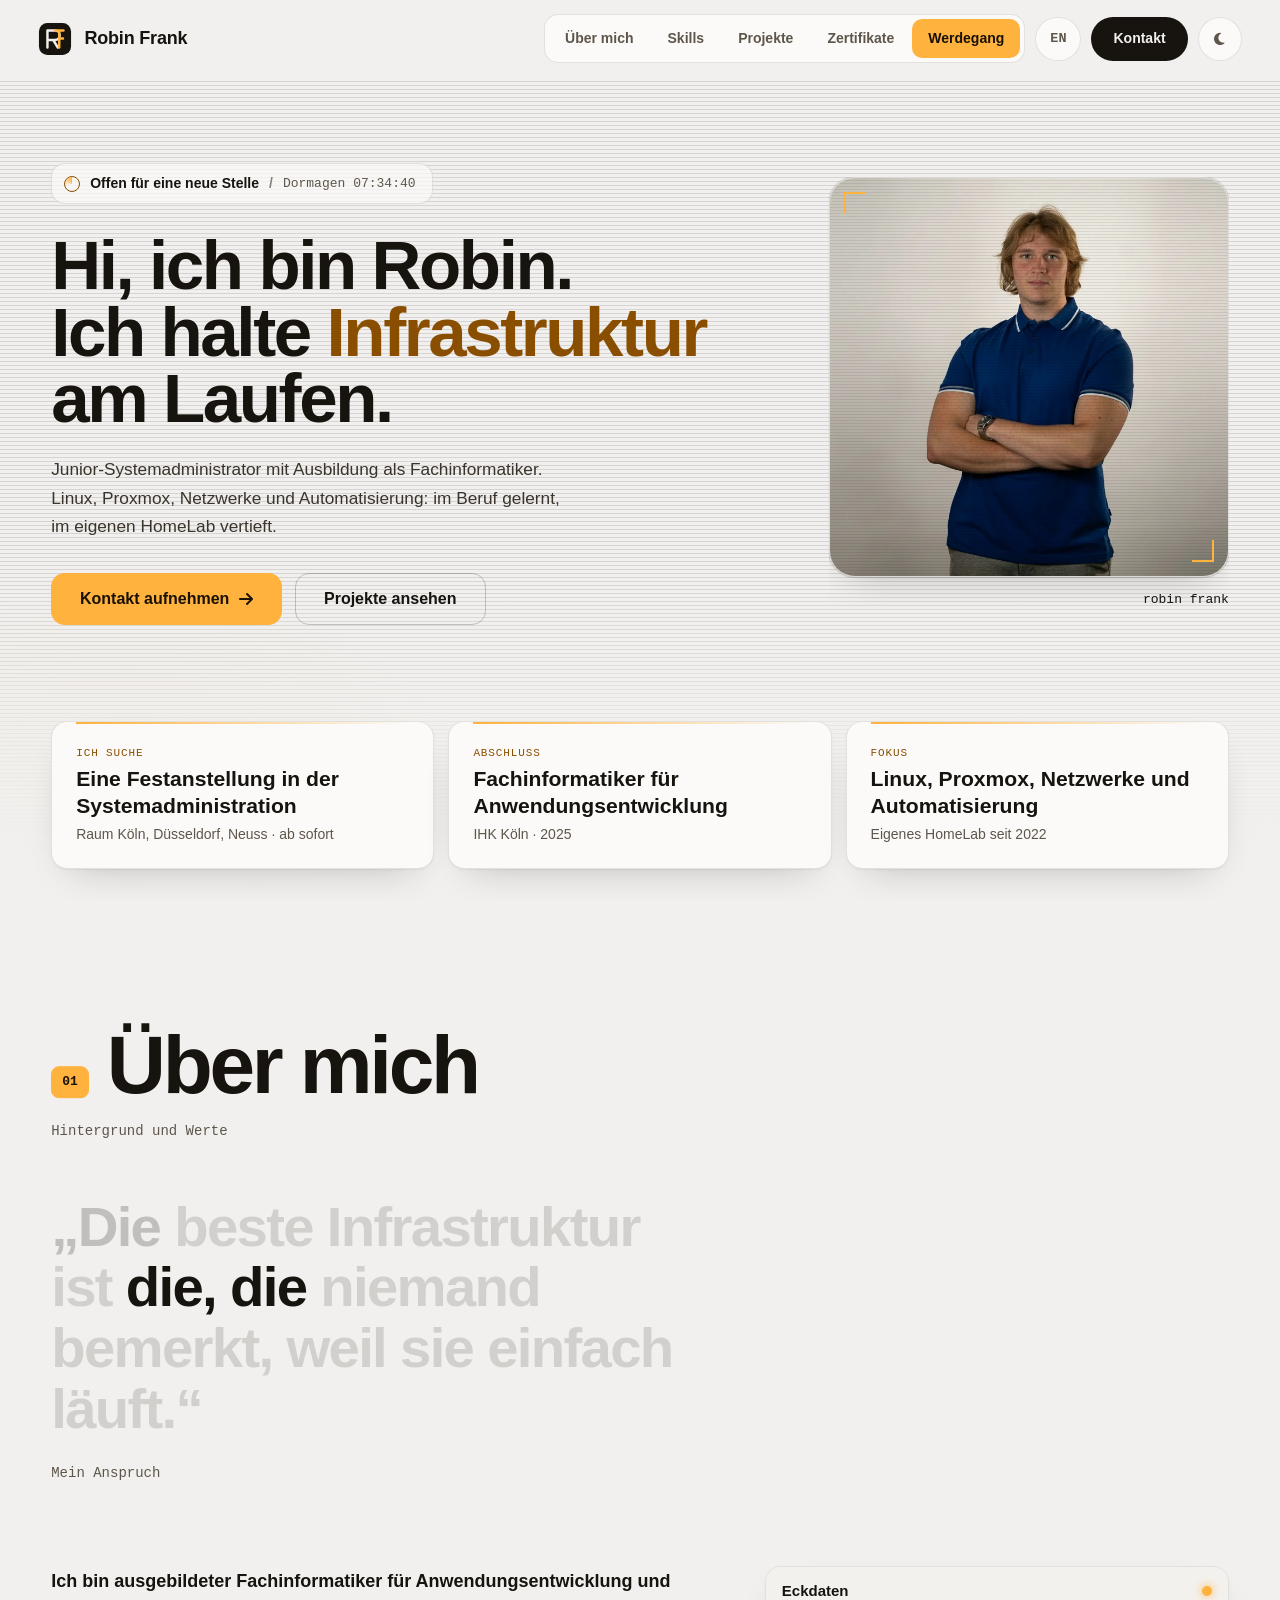
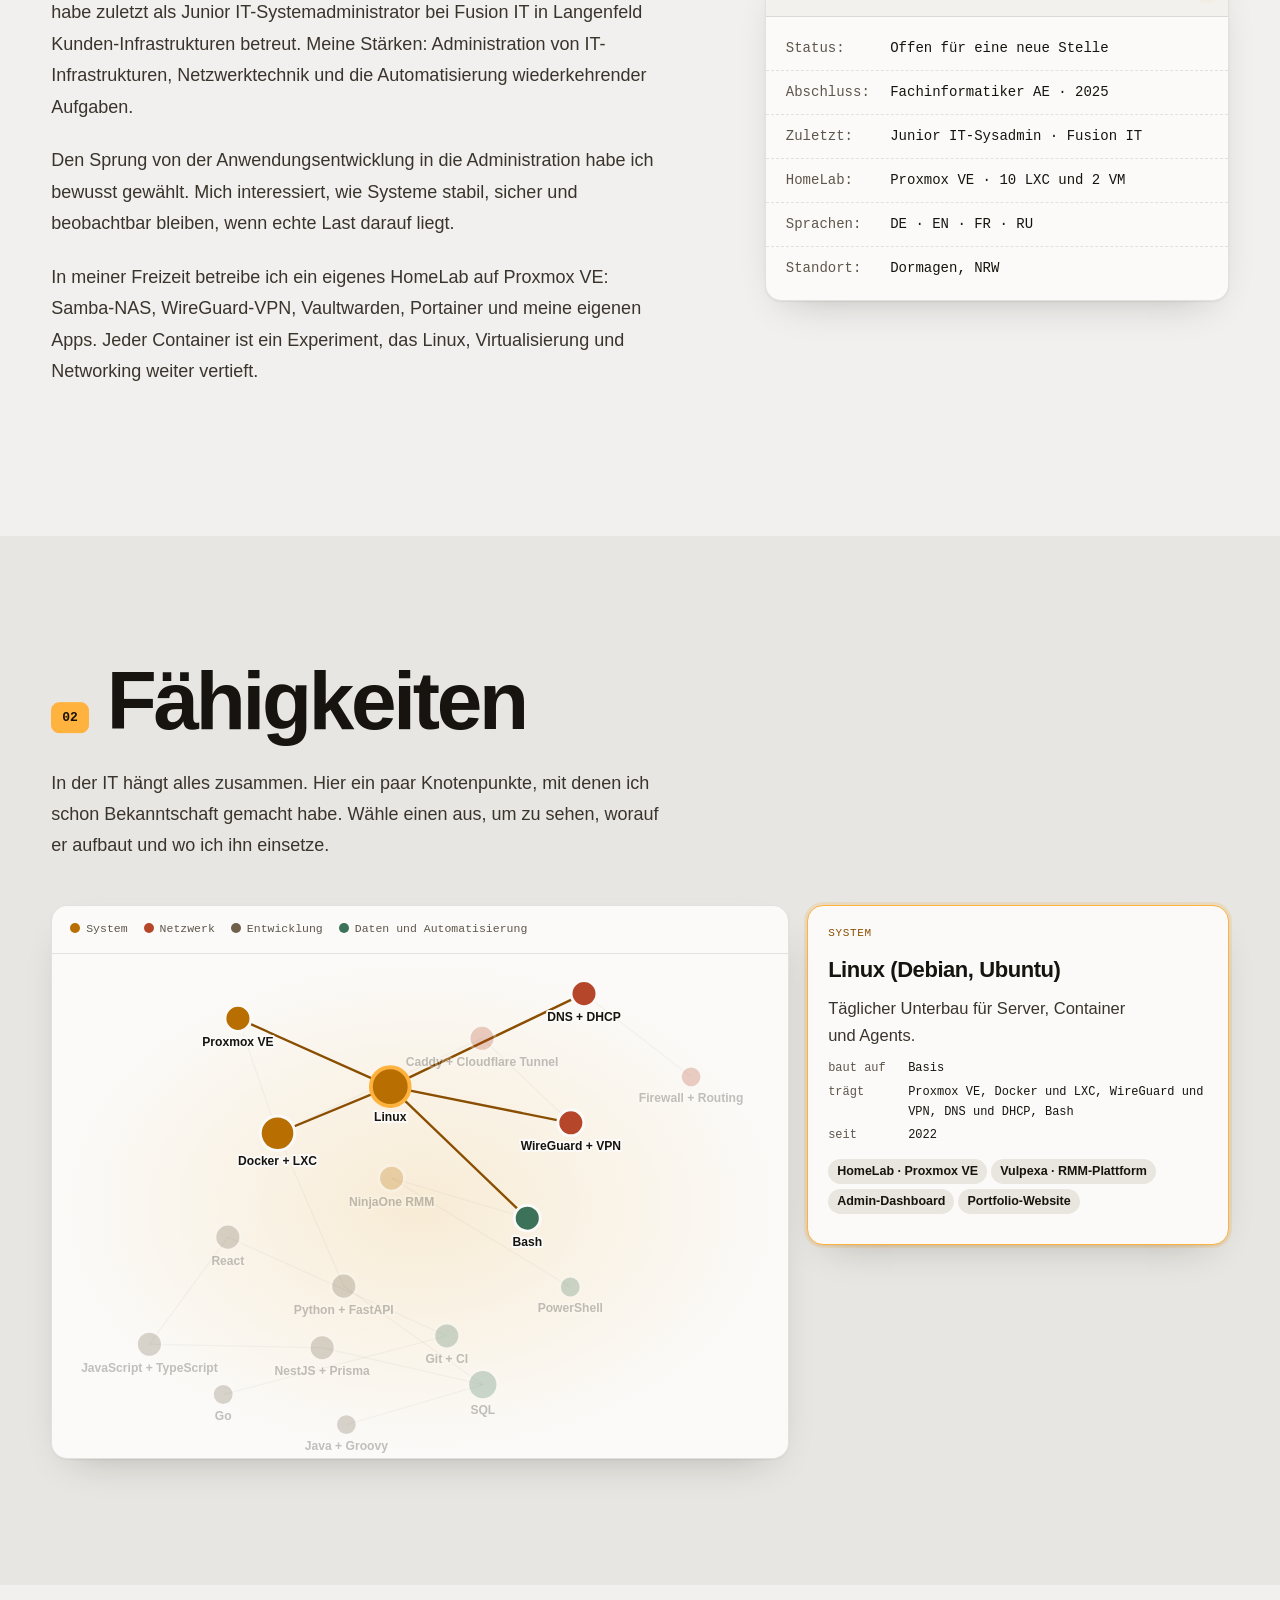
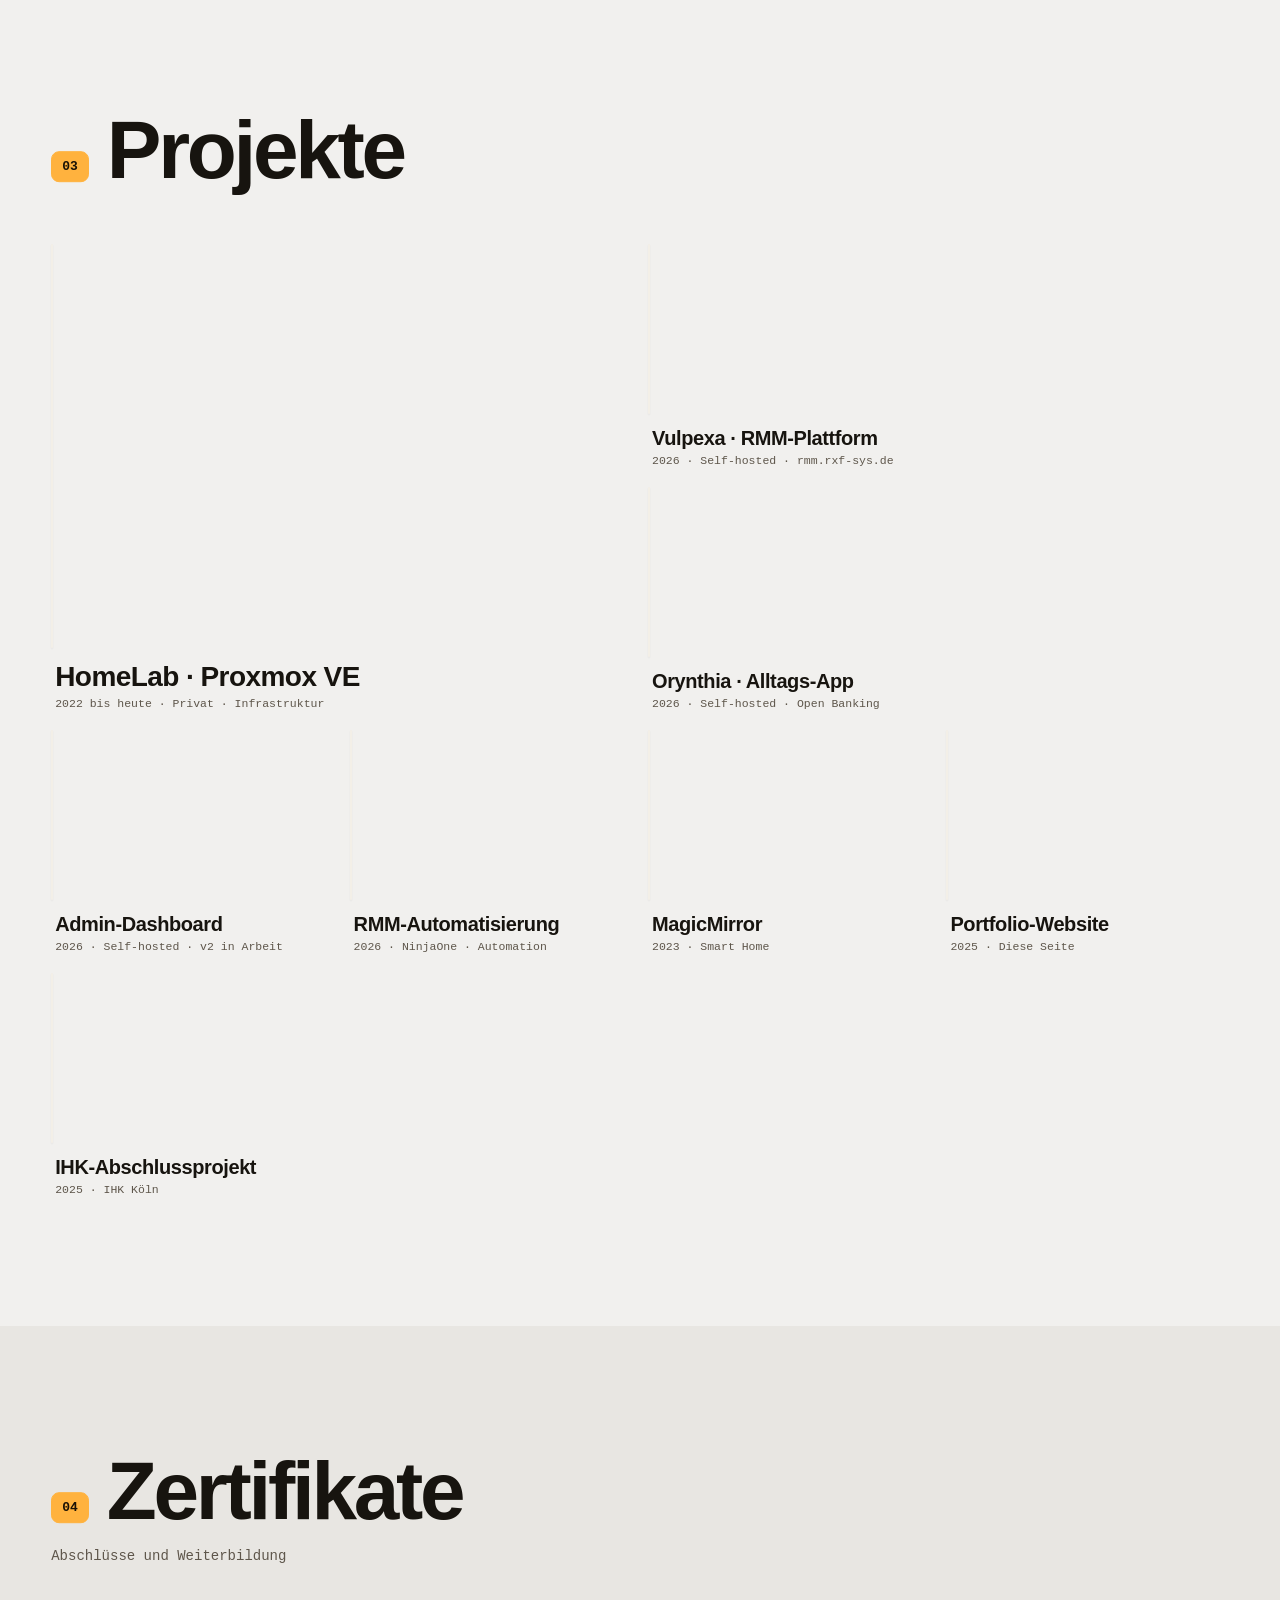
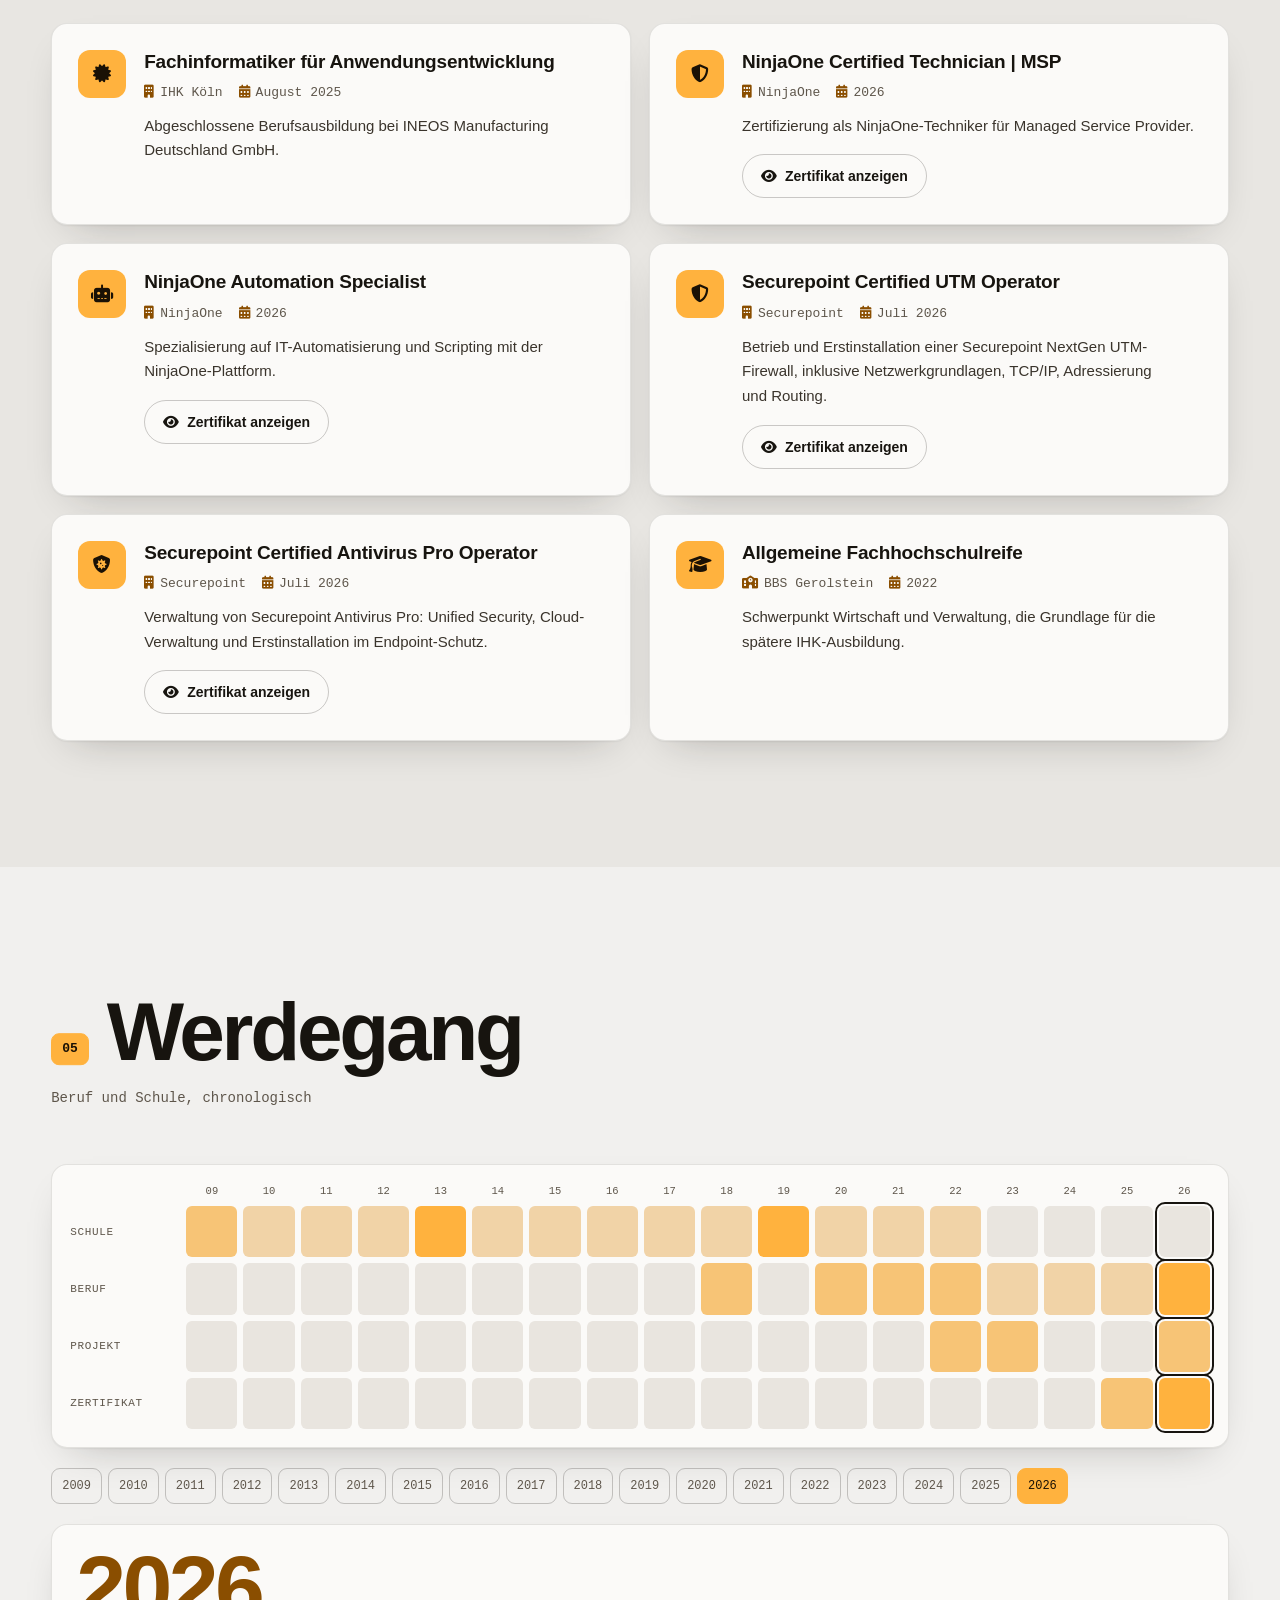
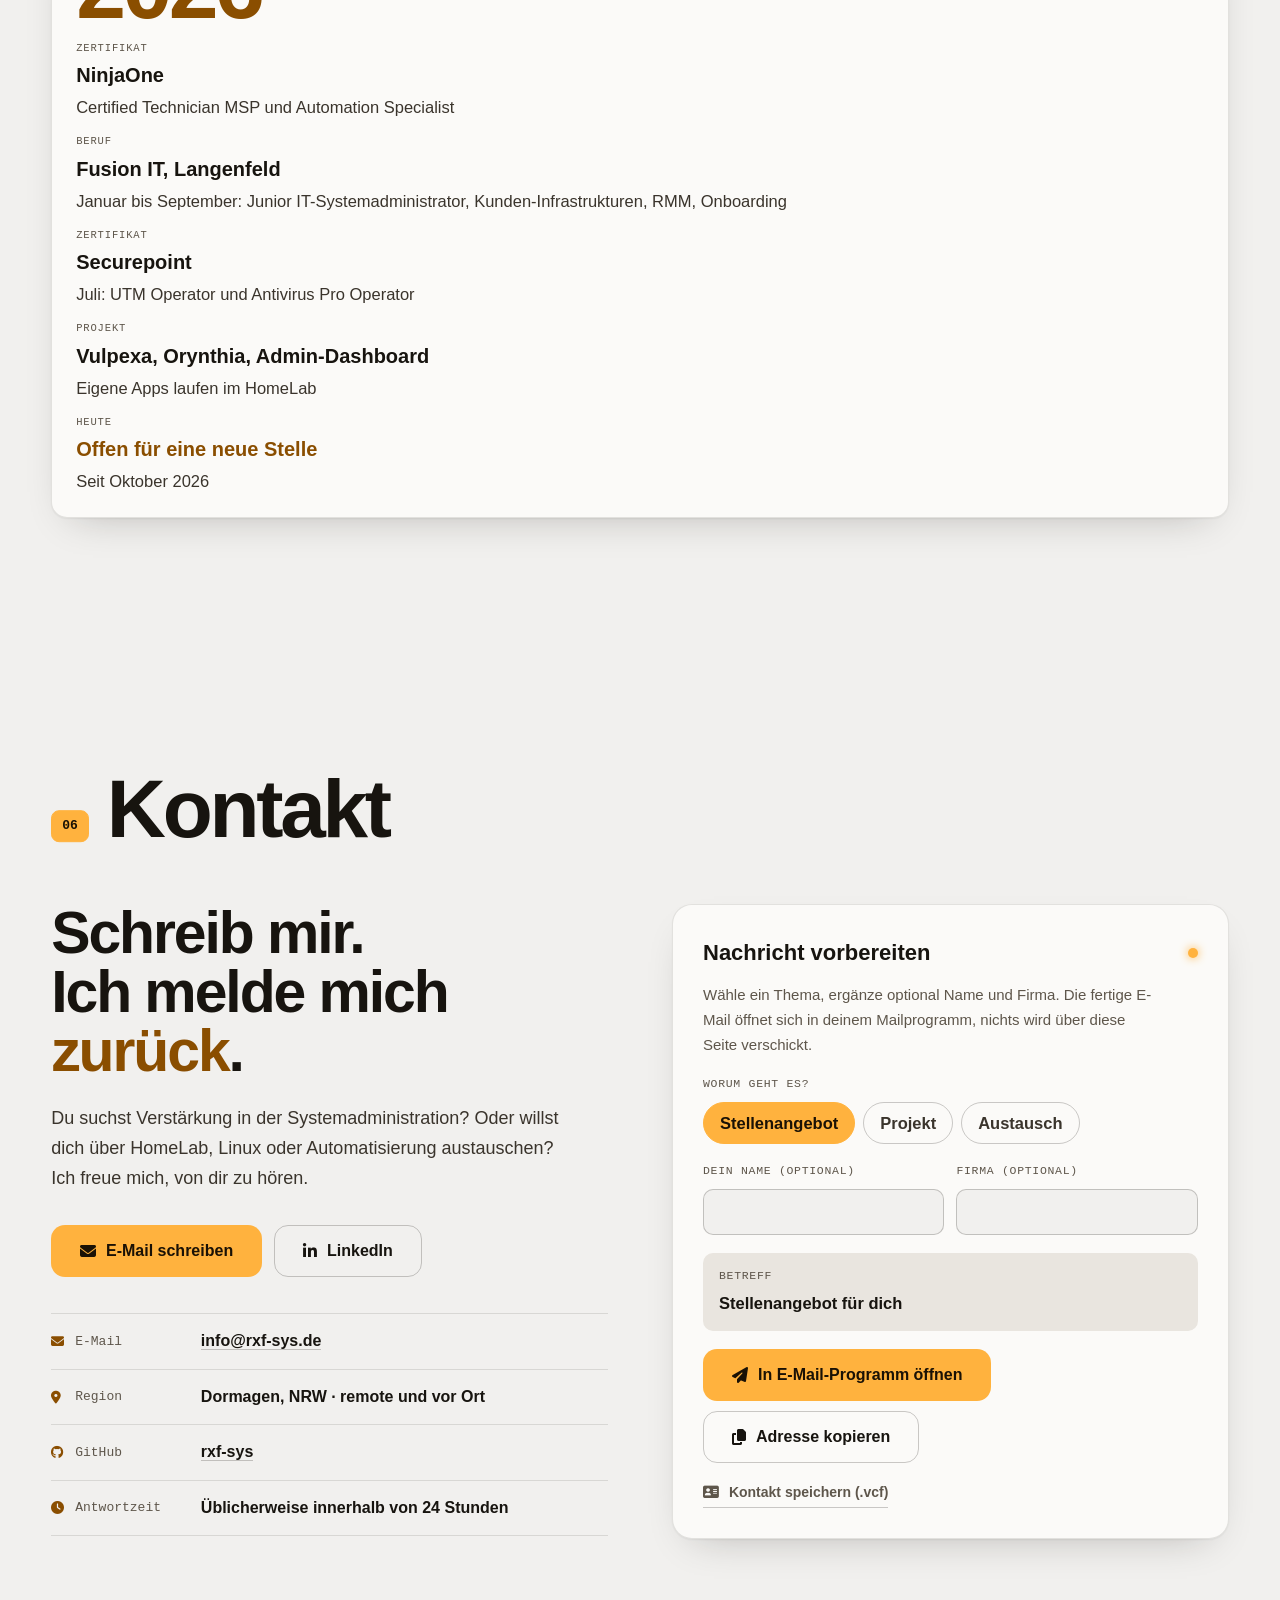
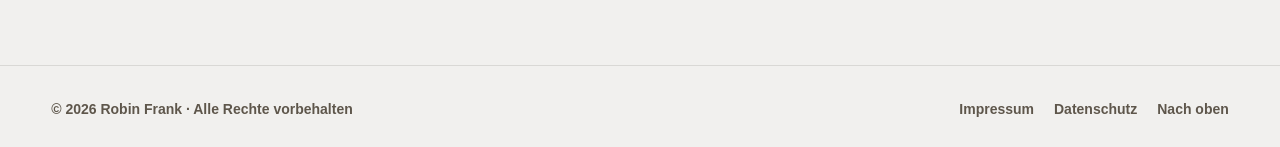
==== commit 0cb48f95: "Apply review round 3: contact composer, no self-assessment, content fixes - Contact: replace the ter" ====
--- a/index.html
+++ b/index.html
@@ -42,9 +42,7 @@
 <link rel="stylesheet" href="https://cdnjs.cloudflare.com/ajax/libs/font-awesome/6.5.0/css/all.min.css" crossorigin="anonymous" referrerpolicy="no-referrer" />
 <link rel="preload" href="/assets/fonts/bricolage-grotesque-latin-wdth-normal.woff2" as="font" type="font/woff2" crossorigin />
 <link rel="preload" href="/assets/fonts/instrument-sans-latin-wdth-normal.woff2" as="font" type="font/woff2" crossorigin />
-<link rel="preload" href="/assets/fonts/bricolage-grotesque-latin-wdth-normal.woff2" as="font" type="font/woff2" crossorigin />
-<link rel="preload" href="/assets/fonts/instrument-sans-latin-wdth-normal.woff2" as="font" type="font/woff2" crossorigin />
-<link rel="stylesheet" href="/index.css?v=2026-11-07" />
+<link rel="stylesheet" href="/index.css?v=2026-11-08" />
 <script src="/assets/js/boot.js?v=2026-11-07"></script>
 <script type="application/ld+json">
 {
@@ -166,15 +164,16 @@
         <span class="port" aria-hidden="true"></span>
         <span class="num">02</span>
         <h2 data-i18n="skills.title">Fähigkeiten</h2>
-        <span class="kicker" data-i18n="skills.kicker">Stack und Praxis</span>
-      </div>
+
+      </div>
+      <p class="section-intro" data-i18n="skills.intro">In der IT hängt alles zusammen. Hier ein paar Knotenpunkte, mit denen ich schon Bekanntschaft gemacht habe. Wähle einen aus, um zu sehen, worauf er aufbaut und wo ich ihn einsetze.</p>
       <div class="sgraph reveal">
         <div class="sg-panel">
-          <div class="sg-top mono"><span class="sg-lg g-sys"><i></i><span data-i18n="grp.sys">System</span></span><span class="sg-lg g-net"><i></i><span data-i18n="grp.net">Netzwerk</span></span><span class="sg-lg g-dev"><i></i><span data-i18n="grp.dev">Entwicklung</span></span><span class="sg-lg g-auto"><i></i><span data-i18n="grp.auto">Daten und Automatisierung</span></span><span class="sg-self" data-i18n="skills.self">Niveau als Selbsteinschätzung von 1 bis 5</span></div>
-          <svg class="sg-svg" viewBox="0 0 760 520" role="group" aria-label="Skill-Graph"><line class="sg-edge" data-a="proxmox" data-b="linux" x1="192.0" y1="66.5" x2="349.3" y2="137.0"/><line class="sg-edge" data-a="docker" data-b="linux" x1="232.9" y1="185.1" x2="349.3" y2="137.0"/><line class="sg-edge" data-a="docker" data-b="proxmox" x1="232.9" y1="185.1" x2="192.0" y2="66.5"/><line class="sg-edge" data-a="wg" data-b="linux" x1="535.8" y1="174.3" x2="349.3" y2="137.0"/><line class="sg-edge" data-a="dns" data-b="linux" x1="549.4" y1="40.9" x2="349.3" y2="137.0"/><line class="sg-edge" data-a="tunnel" data-b="docker" x1="444.1" y1="87.1" x2="232.9" y2="185.1"/><line class="sg-edge" data-a="fw" data-b="dns" x1="660.0" y1="126.8" x2="549.4" y2="40.9"/><line class="sg-edge" data-a="ninja" data-b="ps" x1="350.7" y1="231.5" x2="535.2" y2="343.9"/><line class="sg-edge" data-a="ninja" data-b="bash" x1="350.7" y1="231.5" x2="490.8" y2="272.8"/><line class="sg-edge" data-a="bash" data-b="linux" x1="490.8" y1="272.8" x2="349.3" y2="137.0"/><line class="sg-edge" data-a="react" data-b="js" x1="181.6" y1="292.4" x2="100.6" y2="403.0"/><line class="sg-edge" data-a="nest" data-b="js" x1="279.0" y1="406.6" x2="100.6" y2="403.0"/><line class="sg-edge" data-a="nest" data-b="sql" x1="279.0" y1="406.6" x2="444.9" y2="444.8"/><line class="sg-edge" data-a="python" data-b="sql" x1="301.3" y1="343.0" x2="444.9" y2="444.8"/><line class="sg-edge" data-a="go" data-b="git" x1="176.8" y1="454.9" x2="407.7" y2="394.4"/><line class="sg-edge" data-a="python" data-b="docker" x1="301.3" y1="343.0" x2="232.9" y2="185.1"/><line class="sg-edge" data-a="react" data-b="git" x1="181.6" y1="292.4" x2="407.7" y2="394.4"/><line class="sg-edge" data-a="java" data-b="sql" x1="304.0" y1="486.0" x2="444.9" y2="444.8"/><line class="sg-edge" data-a="tunnel" data-b="wg" x1="444.1" y1="87.1" x2="535.8" y2="174.3"/><g class="sg-node g-sys" data-skill="linux" transform="translate(349.3 137.0)" tabindex="0" role="button" aria-label="Linux (Debian, Ubuntu)"><circle r="17.4"/><text y="32.4">Linux</text></g><g class="sg-node g-sys" data-skill="proxmox" transform="translate(192.0 66.5)" tabindex="0" role="button" aria-label="Proxmox VE"><circle r="17.4"/><text y="32.4">Proxmox VE</text></g><g class="sg-node g-sys" data-skill="docker" transform="translate(232.9 185.1)" tabindex="0" role="button" aria-label="Docker und LXC"><circle r="17.4"/><text y="32.4">Docker + LXC</text></g><g class="sg-node g-sys" data-skill="ninja" transform="translate(350.7 231.5)" tabindex="0" role="button" aria-label="NinjaOne RMM"><circle r="14.8"/><text y="29.8">NinjaOne RMM</text></g><g class="sg-node g-net" data-skill="wg" transform="translate(535.8 174.3)" tabindex="0" role="button" aria-label="WireGuard und VPN"><circle r="17.4"/><text y="32.4">WireGuard + VPN</text></g><g class="sg-node g-net" data-skill="dns" transform="translate(549.4 40.9)" tabindex="0" role="button" aria-label="DNS und DHCP"><circle r="14.8"/><text y="29.8">DNS + DHCP</text></g><g class="sg-node g-net" data-skill="fw" transform="translate(660.0 126.8)" tabindex="0" role="button" aria-label="Firewall und Routing"><circle r="14.8"/><text y="29.8">Firewall + Routing</text></g><g class="sg-node g-net" data-skill="tunnel" transform="translate(444.1 87.1)" tabindex="0" role="button" aria-label="Caddy und Cloudflare Tunnel"><circle r="14.8"/><text y="29.8">Caddy + Cloudflare Tunnel</text></g><g class="sg-node g-dev" data-skill="java" transform="translate(304.0 486.0)" tabindex="0" role="button" aria-label="Java und Groovy"><circle r="14.8"/><text y="29.8">Java + Groovy</text></g><g class="sg-node g-dev" data-skill="js" transform="translate(100.6 403.0)" tabindex="0" role="button" aria-label="JavaScript und TypeScript"><circle r="14.8"/><text y="29.8">JavaScript + TypeScript</text></g><g class="sg-node g-dev" data-skill="react" transform="translate(181.6 292.4)" tabindex="0" role="button" aria-label="React"><circle r="14.8"/><text y="29.8">React</text></g><g class="sg-node g-dev" data-skill="python" transform="translate(301.3 343.0)" tabindex="0" role="button" aria-label="Python und FastAPI"><circle r="14.8"/><text y="29.8">Python + FastAPI</text></g><g class="sg-node g-dev" data-skill="go" transform="translate(176.8 454.9)" tabindex="0" role="button" aria-label="Go"><circle r="12.2"/><text y="27.2">Go</text></g><g class="sg-node g-dev" data-skill="nest" transform="translate(279.0 406.6)" tabindex="0" role="button" aria-label="NestJS und Prisma"><circle r="12.2"/><text y="27.2">NestJS + Prisma</text></g><g class="sg-node g-auto" data-skill="bash" transform="translate(490.8 272.8)" tabindex="0" role="button" aria-label="Bash"><circle r="17.4"/><text y="32.4">Bash</text></g><g class="sg-node g-auto" data-skill="ps" transform="translate(535.2 343.9)" tabindex="0" role="button" aria-label="PowerShell"><circle r="14.8"/><text y="29.8">PowerShell</text></g><g class="sg-node g-auto" data-skill="sql" transform="translate(444.9 444.8)" tabindex="0" role="button" aria-label="SQL (PostgreSQL, SQLite)"><circle r="14.8"/><text y="29.8">SQL</text></g><g class="sg-node g-auto" data-skill="git" transform="translate(407.7 394.4)" tabindex="0" role="button" aria-label="Git und CI"><circle r="17.4"/><text y="32.4">Git + CI</text></g></svg>
+          <div class="sg-top mono"><span class="sg-lg g-sys"><i></i><span data-i18n="grp.sys">System</span></span><span class="sg-lg g-net"><i></i><span data-i18n="grp.net">Netzwerk</span></span><span class="sg-lg g-dev"><i></i><span data-i18n="grp.dev">Entwicklung</span></span><span class="sg-lg g-auto"><i></i><span data-i18n="grp.auto">Daten und Automatisierung</span></span></div>
+          <svg class="sg-svg" viewBox="0 0 760 520" role="group" aria-label="Skill-Graph"><line class="sg-edge" data-a="proxmox" data-b="linux" x1="192.0" y1="66.5" x2="349.3" y2="137.0"/><line class="sg-edge" data-a="docker" data-b="linux" x1="232.9" y1="185.1" x2="349.3" y2="137.0"/><line class="sg-edge" data-a="docker" data-b="proxmox" x1="232.9" y1="185.1" x2="192.0" y2="66.5"/><line class="sg-edge" data-a="wg" data-b="linux" x1="535.8" y1="174.3" x2="349.3" y2="137.0"/><line class="sg-edge" data-a="dns" data-b="linux" x1="549.4" y1="40.9" x2="349.3" y2="137.0"/><line class="sg-edge" data-a="tunnel" data-b="docker" x1="444.1" y1="87.1" x2="232.9" y2="185.1"/><line class="sg-edge" data-a="fw" data-b="dns" x1="660.0" y1="126.8" x2="549.4" y2="40.9"/><line class="sg-edge" data-a="ninja" data-b="ps" x1="350.7" y1="231.5" x2="535.2" y2="343.9"/><line class="sg-edge" data-a="ninja" data-b="bash" x1="350.7" y1="231.5" x2="490.8" y2="272.8"/><line class="sg-edge" data-a="bash" data-b="linux" x1="490.8" y1="272.8" x2="349.3" y2="137.0"/><line class="sg-edge" data-a="react" data-b="js" x1="181.6" y1="292.4" x2="100.6" y2="403.0"/><line class="sg-edge" data-a="nest" data-b="js" x1="279.0" y1="406.6" x2="100.6" y2="403.0"/><line class="sg-edge" data-a="nest" data-b="sql" x1="279.0" y1="406.6" x2="444.9" y2="444.8"/><line class="sg-edge" data-a="python" data-b="sql" x1="301.3" y1="343.0" x2="444.9" y2="444.8"/><line class="sg-edge" data-a="go" data-b="git" x1="176.8" y1="454.9" x2="407.7" y2="394.4"/><line class="sg-edge" data-a="python" data-b="docker" x1="301.3" y1="343.0" x2="232.9" y2="185.1"/><line class="sg-edge" data-a="react" data-b="git" x1="181.6" y1="292.4" x2="407.7" y2="394.4"/><line class="sg-edge" data-a="java" data-b="sql" x1="304.0" y1="486.0" x2="444.9" y2="444.8"/><line class="sg-edge" data-a="tunnel" data-b="wg" x1="444.1" y1="87.1" x2="535.8" y2="174.3"/><g class="sg-node g-sys" data-skill="linux" transform="translate(349.3 137.0)" tabindex="0" role="button" aria-label="Linux (Debian, Ubuntu)"><circle r="20.0"/><text y="35.0">Linux</text></g><g class="sg-node g-sys" data-skill="proxmox" transform="translate(192.0 66.5)" tabindex="0" role="button" aria-label="Proxmox VE"><circle r="13.4"/><text y="28.4">Proxmox VE</text></g><g class="sg-node g-sys" data-skill="docker" transform="translate(232.9 185.1)" tabindex="0" role="button" aria-label="Docker und LXC"><circle r="17.8"/><text y="32.8">Docker + LXC</text></g><g class="sg-node g-sys" data-skill="ninja" transform="translate(350.7 231.5)" tabindex="0" role="button" aria-label="NinjaOne RMM"><circle r="13.4"/><text y="28.4">NinjaOne RMM</text></g><g class="sg-node g-net" data-skill="wg" transform="translate(535.8 174.3)" tabindex="0" role="button" aria-label="WireGuard und VPN"><circle r="13.4"/><text y="28.4">WireGuard + VPN</text></g><g class="sg-node g-net" data-skill="dns" transform="translate(549.4 40.9)" tabindex="0" role="button" aria-label="DNS und DHCP"><circle r="13.4"/><text y="28.4">DNS + DHCP</text></g><g class="sg-node g-net" data-skill="fw" transform="translate(660.0 126.8)" tabindex="0" role="button" aria-label="Firewall und Routing"><circle r="11.2"/><text y="26.2">Firewall + Routing</text></g><g class="sg-node g-net" data-skill="tunnel" transform="translate(444.1 87.1)" tabindex="0" role="button" aria-label="Caddy und Cloudflare Tunnel"><circle r="13.4"/><text y="28.4">Caddy + Cloudflare Tunnel</text></g><g class="sg-node g-dev" data-skill="java" transform="translate(304.0 486.0)" tabindex="0" role="button" aria-label="Java und Groovy"><circle r="11.2"/><text y="26.2">Java + Groovy</text></g><g class="sg-node g-dev" data-skill="js" transform="translate(100.6 403.0)" tabindex="0" role="button" aria-label="JavaScript und TypeScript"><circle r="13.4"/><text y="28.4">JavaScript + TypeScript</text></g><g class="sg-node g-dev" data-skill="react" transform="translate(181.6 292.4)" tabindex="0" role="button" aria-label="React"><circle r="13.4"/><text y="28.4">React</text></g><g class="sg-node g-dev" data-skill="python" transform="translate(301.3 343.0)" tabindex="0" role="button" aria-label="Python und FastAPI"><circle r="13.4"/><text y="28.4">Python + FastAPI</text></g><g class="sg-node g-dev" data-skill="go" transform="translate(176.8 454.9)" tabindex="0" role="button" aria-label="Go"><circle r="11.2"/><text y="26.2">Go</text></g><g class="sg-node g-dev" data-skill="nest" transform="translate(279.0 406.6)" tabindex="0" role="button" aria-label="NestJS und Prisma"><circle r="13.4"/><text y="28.4">NestJS + Prisma</text></g><g class="sg-node g-auto" data-skill="bash" transform="translate(490.8 272.8)" tabindex="0" role="button" aria-label="Bash"><circle r="13.4"/><text y="28.4">Bash</text></g><g class="sg-node g-auto" data-skill="ps" transform="translate(535.2 343.9)" tabindex="0" role="button" aria-label="PowerShell"><circle r="11.2"/><text y="26.2">PowerShell</text></g><g class="sg-node g-auto" data-skill="sql" transform="translate(444.9 444.8)" tabindex="0" role="button" aria-label="SQL (PostgreSQL, SQLite)"><circle r="15.6"/><text y="30.6">SQL</text></g><g class="sg-node g-auto" data-skill="git" transform="translate(407.7 394.4)" tabindex="0" role="button" aria-label="Git und CI"><circle r="13.4"/><text y="28.4">Git + CI</text></g></svg>
         </div>
         <ol class="sg-cards"><li class="sg-card" data-skill="linux" data-group="sys">
-            <p class="sg-card-k mono"><span data-i18n="grp.sys">System</span> · 4/5</p>
+            <p class="sg-card-k mono"><span data-i18n="grp.sys">System</span></p>
             <h3>Linux (Debian, Ubuntu)</h3>
             <p data-i18n="skill.linux.note">Täglicher Unterbau für Server, Container und Agents.</p>
             <dl class="sg-rel mono">
@@ -184,7 +183,7 @@
             </dl>
             <p class="proc-used"><span class="used-chip">HomeLab · Proxmox VE</span><span class="used-chip">Vulpexa · RMM-Plattform</span><span class="used-chip">Admin-Dashboard</span><span class="used-chip">Portfolio-Website</span></p>
           </li><li class="sg-card" data-skill="proxmox" data-group="sys">
-            <p class="sg-card-k mono"><span data-i18n="grp.sys">System</span> · 4/5</p>
+            <p class="sg-card-k mono"><span data-i18n="grp.sys">System</span></p>
             <h3>Proxmox VE</h3>
             <p data-i18n="skill.proxmox.note">Eigener Knoten mit 10 LXC und 2 VMs, Snapshots vor jedem Experiment.</p>
             <dl class="sg-rel mono">
@@ -194,7 +193,7 @@
             </dl>
             <p class="proc-used"><span class="used-chip">HomeLab · Proxmox VE</span></p>
           </li><li class="sg-card" data-skill="docker" data-group="sys">
-            <p class="sg-card-k mono"><span data-i18n="grp.sys">System</span> · 4/5</p>
+            <p class="sg-card-k mono"><span data-i18n="grp.sys">System</span></p>
             <h3>Docker und LXC</h3>
             <p data-i18n="skill.docker.note">Jede eigene App läuft als Compose-Stack.</p>
             <dl class="sg-rel mono">
@@ -204,17 +203,17 @@
             </dl>
             <p class="proc-used"><span class="used-chip">HomeLab · Proxmox VE</span><span class="used-chip">Vulpexa · RMM-Plattform</span><span class="used-chip">Orynthia · Alltags-App</span><span class="used-chip">Admin-Dashboard</span></p>
           </li><li class="sg-card" data-skill="ninja" data-group="sys">
-            <p class="sg-card-k mono"><span data-i18n="grp.sys">System</span> · 3/5</p>
+            <p class="sg-card-k mono"><span data-i18n="grp.sys">System</span></p>
             <h3>NinjaOne RMM</h3>
             <p data-i18n="skill.ninja.note">Zweifach zertifiziert, Skripte für Wartung und Inventar.</p>
             <dl class="sg-rel mono">
               <div><dt data-i18n="graph.needs">baut auf</dt><dd>PowerShell, Bash</dd></div>
               <div><dt data-i18n="graph.feeds">trägt</dt><dd>Basis</dd></div>
-              <div><dt data-i18n="skills.since">seit</dt><dd>2025</dd></div>
+              <div><dt data-i18n="skills.since">seit</dt><dd>2026</dd></div>
             </dl>
             <p class="proc-used"><span class="used-chip">RMM-Automatisierung</span></p>
           </li><li class="sg-card" data-skill="wg" data-group="net">
-            <p class="sg-card-k mono"><span data-i18n="grp.net">Netzwerk</span> · 4/5</p>
+            <p class="sg-card-k mono"><span data-i18n="grp.net">Netzwerk</span></p>
             <h3>WireGuard und VPN</h3>
             <p data-i18n="skill.wg.note">Sicherer Zugriff aufs HomeLab von unterwegs.</p>
             <dl class="sg-rel mono">
@@ -224,7 +223,7 @@
             </dl>
             <p class="proc-used"><span class="used-chip">HomeLab · Proxmox VE</span></p>
           </li><li class="sg-card" data-skill="dns" data-group="net">
-            <p class="sg-card-k mono"><span data-i18n="grp.net">Netzwerk</span> · 3/5</p>
+            <p class="sg-card-k mono"><span data-i18n="grp.net">Netzwerk</span></p>
             <h3>DNS und DHCP</h3>
             <p data-i18n="skill.dns.note">Eigene Namensauflösung und Adressvergabe im Heimnetz.</p>
             <dl class="sg-rel mono">
@@ -234,7 +233,7 @@
             </dl>
             <p class="proc-used"><span class="used-chip">HomeLab · Proxmox VE</span></p>
           </li><li class="sg-card" data-skill="fw" data-group="net">
-            <p class="sg-card-k mono"><span data-i18n="grp.net">Netzwerk</span> · 3/5</p>
+            <p class="sg-card-k mono"><span data-i18n="grp.net">Netzwerk</span></p>
             <h3>Firewall und Routing</h3>
             <p data-i18n="skill.fw.note">Securepoint UTM Operator, Netzwerkgrundlagen und TCP/IP.</p>
             <dl class="sg-rel mono">
@@ -244,7 +243,7 @@
             </dl>
             <p class="proc-used"><span class="used-none"><span data-i18n="skills.none">Ausbildung und Beruf</span></span></p>
           </li><li class="sg-card" data-skill="tunnel" data-group="net">
-            <p class="sg-card-k mono"><span data-i18n="grp.net">Netzwerk</span> · 3/5</p>
+            <p class="sg-card-k mono"><span data-i18n="grp.net">Netzwerk</span></p>
             <h3>Caddy und Cloudflare Tunnel</h3>
             <p data-i18n="skill.tunnel.note">Veröffentlichung ohne offene Ports, Security-Header im Caddyfile.</p>
             <dl class="sg-rel mono">
@@ -254,7 +253,7 @@
             </dl>
             <p class="proc-used"><span class="used-chip">Portfolio-Website</span><span class="used-chip">Vulpexa · RMM-Plattform</span></p>
           </li><li class="sg-card" data-skill="java" data-group="dev">
-            <p class="sg-card-k mono"><span data-i18n="grp.dev">Entwicklung</span> · 3/5</p>
+            <p class="sg-card-k mono"><span data-i18n="grp.dev">Entwicklung</span></p>
             <h3>Java und Groovy</h3>
             <p data-i18n="skill.java.note">Ausbildung und IHK-Projekt mit Grails auf der JVM.</p>
             <dl class="sg-rel mono">
@@ -264,7 +263,7 @@
             </dl>
             <p class="proc-used"><span class="used-chip">IHK-Abschlussprojekt</span></p>
           </li><li class="sg-card" data-skill="js" data-group="dev">
-            <p class="sg-card-k mono"><span data-i18n="grp.dev">Entwicklung</span> · 3/5</p>
+            <p class="sg-card-k mono"><span data-i18n="grp.dev">Entwicklung</span></p>
             <h3>JavaScript und TypeScript</h3>
             <p data-i18n="skill.js.note">Vom MagicMirror-Modul bis zum React-Dashboard.</p>
             <dl class="sg-rel mono">
@@ -274,7 +273,7 @@
             </dl>
             <p class="proc-used"><span class="used-chip">Portfolio-Website</span><span class="used-chip">MagicMirror</span><span class="used-chip">Vulpexa · RMM-Plattform</span><span class="used-chip">Orynthia · Alltags-App</span></p>
           </li><li class="sg-card" data-skill="react" data-group="dev">
-            <p class="sg-card-k mono"><span data-i18n="grp.dev">Entwicklung</span> · 3/5</p>
+            <p class="sg-card-k mono"><span data-i18n="grp.dev">Entwicklung</span></p>
             <h3>React</h3>
             <p data-i18n="skill.react.note">Dashboards für meine eigenen Self-hosted-Apps.</p>
             <dl class="sg-rel mono">
@@ -284,7 +283,7 @@
             </dl>
             <p class="proc-used"><span class="used-chip">Vulpexa · RMM-Plattform</span><span class="used-chip">Orynthia · Alltags-App</span><span class="used-chip">Admin-Dashboard</span></p>
           </li><li class="sg-card" data-skill="python" data-group="dev">
-            <p class="sg-card-k mono"><span data-i18n="grp.dev">Entwicklung</span> · 3/5</p>
+            <p class="sg-card-k mono"><span data-i18n="grp.dev">Entwicklung</span></p>
             <h3>Python und FastAPI</h3>
             <p data-i18n="skill.python.note">REST-APIs und WebSocket-Server mit Tests und Typprüfung.</p>
             <dl class="sg-rel mono">
@@ -294,7 +293,7 @@
             </dl>
             <p class="proc-used"><span class="used-chip">Vulpexa · RMM-Plattform</span><span class="used-chip">Admin-Dashboard</span></p>
           </li><li class="sg-card" data-skill="go" data-group="dev">
-            <p class="sg-card-k mono"><span data-i18n="grp.dev">Entwicklung</span> · 2/5</p>
+            <p class="sg-card-k mono"><span data-i18n="grp.dev">Entwicklung</span></p>
             <h3>Go</h3>
             <p data-i18n="skill.go.note">Der Vulpexa-Agent als eine statische Binary für drei Plattformen.</p>
             <dl class="sg-rel mono">
@@ -304,7 +303,7 @@
             </dl>
             <p class="proc-used"><span class="used-chip">Vulpexa · RMM-Plattform</span></p>
           </li><li class="sg-card" data-skill="nest" data-group="dev">
-            <p class="sg-card-k mono"><span data-i18n="grp.dev">Entwicklung</span> · 2/5</p>
+            <p class="sg-card-k mono"><span data-i18n="grp.dev">Entwicklung</span></p>
             <h3>NestJS und Prisma</h3>
             <p data-i18n="skill.nest.note">Backend der Orynthia-App mit PostgreSQL und Redis.</p>
             <dl class="sg-rel mono">
@@ -314,7 +313,7 @@
             </dl>
             <p class="proc-used"><span class="used-chip">Orynthia · Alltags-App</span></p>
           </li><li class="sg-card" data-skill="bash" data-group="auto">
-            <p class="sg-card-k mono"><span data-i18n="grp.auto">Daten und Automatisierung</span> · 4/5</p>
+            <p class="sg-card-k mono"><span data-i18n="grp.auto">Daten und Automatisierung</span></p>
             <h3>Bash</h3>
             <p data-i18n="skill.bash.note">Deploy-, Backup- und Setup-Skripte.</p>
             <dl class="sg-rel mono">
@@ -324,17 +323,17 @@
             </dl>
             <p class="proc-used"><span class="used-chip">HomeLab · Proxmox VE</span><span class="used-chip">RMM-Automatisierung</span><span class="used-chip">Vulpexa · RMM-Plattform</span></p>
           </li><li class="sg-card" data-skill="ps" data-group="auto">
-            <p class="sg-card-k mono"><span data-i18n="grp.auto">Daten und Automatisierung</span> · 3/5</p>
+            <p class="sg-card-k mono"><span data-i18n="grp.auto">Daten und Automatisierung</span></p>
             <h3>PowerShell</h3>
             <p data-i18n="skill.ps.note">Wartungsskripte für Windows-Flotten.</p>
             <dl class="sg-rel mono">
               <div><dt data-i18n="graph.needs">baut auf</dt><dd>Basis</dd></div>
               <div><dt data-i18n="graph.feeds">trägt</dt><dd>NinjaOne RMM</dd></div>
-              <div><dt data-i18n="skills.since">seit</dt><dd>2025</dd></div>
+              <div><dt data-i18n="skills.since">seit</dt><dd>2026</dd></div>
             </dl>
             <p class="proc-used"><span class="used-chip">RMM-Automatisierung</span></p>
           </li><li class="sg-card" data-skill="sql" data-group="auto">
-            <p class="sg-card-k mono"><span data-i18n="grp.auto">Daten und Automatisierung</span> · 3/5</p>
+            <p class="sg-card-k mono"><span data-i18n="grp.auto">Daten und Automatisierung</span></p>
             <h3>SQL (PostgreSQL, SQLite)</h3>
             <p data-i18n="skill.sql.note">Datenmodelle, Migrationen und Auswertungen.</p>
             <dl class="sg-rel mono">
@@ -344,7 +343,7 @@
             </dl>
             <p class="proc-used"><span class="used-chip">Orynthia · Alltags-App</span><span class="used-chip">Vulpexa · RMM-Plattform</span></p>
           </li><li class="sg-card" data-skill="git" data-group="auto">
-            <p class="sg-card-k mono"><span data-i18n="grp.auto">Daten und Automatisierung</span> · 4/5</p>
+            <p class="sg-card-k mono"><span data-i18n="grp.auto">Daten und Automatisierung</span></p>
             <h3>Git und CI</h3>
             <p data-i18n="skill.git.note">CI-Checks bei jedem Push, Deploy per Webhook oder Self-hosted Runner.</p>
             <dl class="sg-rel mono">
@@ -363,7 +362,7 @@
         <span class="port" aria-hidden="true"></span>
         <span class="num">03</span>
         <h2 data-i18n="projects.title">Projekte</h2>
-        <span class="kicker" data-i18n="projects.kicker">Ausgewählte Arbeiten</span>
+
       </div>
       <ul class="wall" id="wall"><li class="screen is-feature" data-project="homelab">
           <button type="button" class="scr-btn" data-open-project="homelab">
@@ -410,11 +409,11 @@
               <span class="scr-glyph" aria-hidden="true"><i class="fas fa-gauge-high"></i></span>
               <span class="scr-scan" aria-hidden="true"></span>
               <span class="scr-ch mono">CH 04</span>
-              <span class="project-status st-live" data-i18n="st.live">Live</span>
+              <span class="project-status st-wip" data-i18n="st.wip">In Arbeit</span>
             </span>
             <span class="scr-label">
               <span class="scr-title" data-project-title data-i18n="proj.admin.title">Admin-Dashboard</span>
-              <span class="scr-meta mono" data-i18n="proj.admin.meta">2026 · Self-hosted · admin.rxf-sys.de</span>
+              <span class="scr-meta mono" data-i18n="proj.admin.meta">2026 · Self-hosted · v2 in Arbeit</span>
             </span>
           </button>
         </li><li class="screen" data-project="rmm">
@@ -423,7 +422,7 @@
               <span class="scr-glyph" aria-hidden="true"><i class="fas fa-robot"></i></span>
               <span class="scr-scan" aria-hidden="true"></span>
               <span class="scr-ch mono">CH 05</span>
-              <span class="project-status st-done" data-i18n="st.done">Abgeschlossen</span>
+
             </span>
             <span class="scr-label">
               <span class="scr-title" data-project-title data-i18n="proj.rmm.title">RMM-Automatisierung</span>
@@ -436,7 +435,7 @@
               <span class="scr-glyph" aria-hidden="true"><i class="fas fa-wand-magic-sparkles"></i></span>
               <span class="scr-scan" aria-hidden="true"></span>
               <span class="scr-ch mono">CH 06</span>
-              <span class="project-status st-done" data-i18n="st.done">Abgeschlossen</span>
+
             </span>
             <span class="scr-label">
               <span class="scr-title" data-project-title data-i18n="proj.magicmirror.title">MagicMirror</span>
@@ -492,7 +491,7 @@
           <div class="cert-icon"><i class="fas fa-shield-halved" aria-hidden="true"></i></div>
           <div class="cert-body">
             <h3>NinjaOne Certified Technician | MSP</h3>
-            <div class="cert-meta"><span><i class="fas fa-building" aria-hidden="true"></i>NinjaOne</span><span><i class="fas fa-calendar-alt" aria-hidden="true"></i>2025</span></div>
+            <div class="cert-meta"><span><i class="fas fa-building" aria-hidden="true"></i>NinjaOne</span><span><i class="fas fa-calendar-alt" aria-hidden="true"></i>2026</span></div>
             <p data-i18n="cert2.desc">Zertifizierung als NinjaOne-Techniker für Managed Service Provider.</p>
             <button type="button" class="cert-view" data-img="/assets/images/ninjaone_certified_technician_msp.png" data-alt="NinjaOne Certified Technician MSP"><i class="fas fa-eye" aria-hidden="true"></i> <span data-i18n="certs.view">Zertifikat anzeigen</span></button>
           </div>
@@ -500,7 +499,7 @@
           <div class="cert-icon"><i class="fas fa-robot" aria-hidden="true"></i></div>
           <div class="cert-body">
             <h3>NinjaOne Automation Specialist</h3>
-            <div class="cert-meta"><span><i class="fas fa-building" aria-hidden="true"></i>NinjaOne</span><span><i class="fas fa-calendar-alt" aria-hidden="true"></i>2025</span></div>
+            <div class="cert-meta"><span><i class="fas fa-building" aria-hidden="true"></i>NinjaOne</span><span><i class="fas fa-calendar-alt" aria-hidden="true"></i>2026</span></div>
             <p data-i18n="cert3.desc">Spezialisierung auf IT-Automatisierung und Scripting mit der NinjaOne-Plattform.</p>
             <button type="button" class="cert-view" data-img="/assets/images/ninjaone_automation_specialist.png" data-alt="NinjaOne Automation Specialist"><i class="fas fa-eye" aria-hidden="true"></i> <span data-i18n="certs.view">Zertifikat anzeigen</span></button>
           </div>
@@ -543,11 +542,11 @@
         <div class="hm-grid-wrap">
           <div class="hm-grid" style="--n:18">
             <div class="hm-row hm-head"><span class="hm-cat"></span><span class="hm-y mono">09</span><span class="hm-y mono">10</span><span class="hm-y mono">11</span><span class="hm-y mono">12</span><span class="hm-y mono">13</span><span class="hm-y mono">14</span><span class="hm-y mono">15</span><span class="hm-y mono">16</span><span class="hm-y mono">17</span><span class="hm-y mono">18</span><span class="hm-y mono">19</span><span class="hm-y mono">20</span><span class="hm-y mono">21</span><span class="hm-y mono">22</span><span class="hm-y mono">23</span><span class="hm-y mono">24</span><span class="hm-y mono">25</span><span class="hm-y mono">26</span></div>
-            <div class="hm-row"><span class="hm-cat mono" data-i18n="cv.type.school">Schule</span><button type="button" class="hm-cell l2" data-year="2009" aria-label="2009" tabindex="-1"></button><button type="button" class="hm-cell l1" data-year="2010" aria-label="2010" tabindex="-1"></button><button type="button" class="hm-cell l1" data-year="2011" aria-label="2011" tabindex="-1"></button><button type="button" class="hm-cell l1" data-year="2012" aria-label="2012" tabindex="-1"></button><button type="button" class="hm-cell l3" data-year="2013" aria-label="2013" tabindex="-1"></button><button type="button" class="hm-cell l1" data-year="2014" aria-label="2014" tabindex="-1"></button><button type="button" class="hm-cell l1" data-year="2015" aria-label="2015" tabindex="-1"></button><button type="button" class="hm-cell l1" data-year="2016" aria-label="2016" tabindex="-1"></button><button type="button" class="hm-cell l1" data-year="2017" aria-label="2017" tabindex="-1"></button><button type="button" class="hm-cell l1" data-year="2018" aria-label="2018" tabindex="-1"></button><button type="button" class="hm-cell l3" data-year="2019" aria-label="2019" tabindex="-1"></button><button type="button" class="hm-cell l1" data-year="2020" aria-label="2020" tabindex="-1"></button><button type="button" class="hm-cell l1" data-year="2021" aria-label="2021" tabindex="-1"></button><button type="button" class="hm-cell l1" data-year="2022" aria-label="2022" tabindex="-1"></button><button type="button" class="hm-cell l0" data-year="2023" aria-label="2023" tabindex="-1"></button><button type="button" class="hm-cell l0" data-year="2024" aria-label="2024" tabindex="-1"></button><button type="button" class="hm-cell l0" data-year="2025" aria-label="2025" tabindex="-1"></button><button type="button" class="hm-cell l0" data-year="2026" aria-label="2026" tabindex="-1"></button></div><div class="hm-row"><span class="hm-cat mono" data-i18n="cv.type.work">Beruf</span><button type="button" class="hm-cell l0" data-year="2009" aria-label="2009" tabindex="-1"></button><button type="button" class="hm-cell l0" data-year="2010" aria-label="2010" tabindex="-1"></button><button type="button" class="hm-cell l0" data-year="2011" aria-label="2011" tabindex="-1"></button><button type="button" class="hm-cell l0" data-year="2012" aria-label="2012" tabindex="-1"></button><button type="button" class="hm-cell l0" data-year="2013" aria-label="2013" tabindex="-1"></button><button type="button" class="hm-cell l0" data-year="2014" aria-label="2014" tabindex="-1"></button><button type="button" class="hm-cell l0" data-year="2015" aria-label="2015" tabindex="-1"></button><button type="button" class="hm-cell l0" data-year="2016" aria-label="2016" tabindex="-1"></button><button type="button" class="hm-cell l0" data-year="2017" aria-label="2017" tabindex="-1"></button><button type="button" class="hm-cell l2" data-year="2018" aria-label="2018" tabindex="-1"></button><button type="button" class="hm-cell l0" data-year="2019" aria-label="2019" tabindex="-1"></button><button type="button" class="hm-cell l2" data-year="2020" aria-label="2020" tabindex="-1"></button><button type="button" class="hm-cell l2" data-year="2021" aria-label="2021" tabindex="-1"></button><button type="button" class="hm-cell l2" data-year="2022" aria-label="2022" tabindex="-1"></button><button type="button" class="hm-cell l1" data-year="2023" aria-label="2023" tabindex="-1"></button><button type="button" class="hm-cell l1" data-year="2024" aria-label="2024" tabindex="-1"></button><button type="button" class="hm-cell l1" data-year="2025" aria-label="2025" tabindex="-1"></button><button type="button" class="hm-cell l3" data-year="2026" aria-label="2026" tabindex="-1"></button></div><div class="hm-row"><span class="hm-cat mono" data-i18n="cv.type.project">Projekt</span><button type="button" class="hm-cell l0" data-year="2009" aria-label="2009" tabindex="-1"></button><button type="button" class="hm-cell l0" data-year="2010" aria-label="2010" tabindex="-1"></button><button type="button" class="hm-cell l0" data-year="2011" aria-label="2011" tabindex="-1"></button><button type="button" class="hm-cell l0" data-year="2012" aria-label="2012" tabindex="-1"></button><button type="button" class="hm-cell l0" data-year="2013" aria-label="2013" tabindex="-1"></button><button type="button" class="hm-cell l0" data-year="2014" aria-label="2014" tabindex="-1"></button><button type="button" class="hm-cell l0" data-year="2015" aria-label="2015" tabindex="-1"></button><button type="button" class="hm-cell l0" data-year="2016" aria-label="2016" tabindex="-1"></button><button type="button" class="hm-cell l0" data-year="2017" aria-label="2017" tabindex="-1"></button><button type="button" class="hm-cell l0" data-year="2018" aria-label="2018" tabindex="-1"></button><button type="button" class="hm-cell l0" data-year="2019" aria-label="2019" tabindex="-1"></button><button type="button" class="hm-cell l0" data-year="2020" aria-label="2020" tabindex="-1"></button><button type="button" class="hm-cell l0" data-year="2021" aria-label="2021" tabindex="-1"></button><button type="button" class="hm-cell l2" data-year="2022" aria-label="2022" tabindex="-1"></button><button type="button" class="hm-cell l2" data-year="2023" aria-label="2023" tabindex="-1"></button><button type="button" class="hm-cell l0" data-year="2024" aria-label="2024" tabindex="-1"></button><button type="button" class="hm-cell l0" data-year="2025" aria-label="2025" tabindex="-1"></button><button type="button" class="hm-cell l2" data-year="2026" aria-label="2026" tabindex="-1"></button></div><div class="hm-row"><span class="hm-cat mono" data-i18n="cv.type.cert">Zertifikat</span><button type="button" class="hm-cell l0" data-year="2009" aria-label="2009" tabindex="-1"></button><button type="button" class="hm-cell l0" data-year="2010" aria-label="2010" tabindex="-1"></button><button type="button" class="hm-cell l0" data-year="2011" aria-label="2011" tabindex="-1"></button><button type="button" class="hm-cell l0" data-year="2012" aria-label="2012" tabindex="-1"></button><button type="button" class="hm-cell l0" data-year="2013" aria-label="2013" tabindex="-1"></button><button type="button" class="hm-cell l0" data-year="2014" aria-label="2014" tabindex="-1"></button><button type="button" class="hm-cell l0" data-year="2015" aria-label="2015" tabindex="-1"></button><button type="button" class="hm-cell l0" data-year="2016" aria-label="2016" tabindex="-1"></button><button type="button" class="hm-cell l0" data-year="2017" aria-label="2017" tabindex="-1"></button><button type="button" class="hm-cell l0" data-year="2018" aria-label="2018" tabindex="-1"></button><button type="button" class="hm-cell l0" data-year="2019" aria-label="2019" tabindex="-1"></button><button type="button" class="hm-cell l0" data-year="2020" aria-label="2020" tabindex="-1"></button><button type="button" class="hm-cell l0" data-year="2021" aria-label="2021" tabindex="-1"></button><button type="button" class="hm-cell l0" data-year="2022" aria-label="2022" tabindex="-1"></button><button type="button" class="hm-cell l0" data-year="2023" aria-label="2023" tabindex="-1"></button><button type="button" class="hm-cell l0" data-year="2024" aria-label="2024" tabindex="-1"></button><button type="button" class="hm-cell l3" data-year="2025" aria-label="2025" tabindex="-1"></button><button type="button" class="hm-cell l2" data-year="2026" aria-label="2026" tabindex="-1"></button></div>
+            <div class="hm-row"><span class="hm-cat mono" data-i18n="cv.type.school">Schule</span><button type="button" class="hm-cell l2" data-year="2009" aria-label="2009" tabindex="-1"></button><button type="button" class="hm-cell l1" data-year="2010" aria-label="2010" tabindex="-1"></button><button type="button" class="hm-cell l1" data-year="2011" aria-label="2011" tabindex="-1"></button><button type="button" class="hm-cell l1" data-year="2012" aria-label="2012" tabindex="-1"></button><button type="button" class="hm-cell l3" data-year="2013" aria-label="2013" tabindex="-1"></button><button type="button" class="hm-cell l1" data-year="2014" aria-label="2014" tabindex="-1"></button><button type="button" class="hm-cell l1" data-year="2015" aria-label="2015" tabindex="-1"></button><button type="button" class="hm-cell l1" data-year="2016" aria-label="2016" tabindex="-1"></button><button type="button" class="hm-cell l1" data-year="2017" aria-label="2017" tabindex="-1"></button><button type="button" class="hm-cell l1" data-year="2018" aria-label="2018" tabindex="-1"></button><button type="button" class="hm-cell l3" data-year="2019" aria-label="2019" tabindex="-1"></button><button type="button" class="hm-cell l1" data-year="2020" aria-label="2020" tabindex="-1"></button><button type="button" class="hm-cell l1" data-year="2021" aria-label="2021" tabindex="-1"></button><button type="button" class="hm-cell l1" data-year="2022" aria-label="2022" tabindex="-1"></button><button type="button" class="hm-cell l0" data-year="2023" aria-label="2023" tabindex="-1"></button><button type="button" class="hm-cell l0" data-year="2024" aria-label="2024" tabindex="-1"></button><button type="button" class="hm-cell l0" data-year="2025" aria-label="2025" tabindex="-1"></button><button type="button" class="hm-cell l0" data-year="2026" aria-label="2026" tabindex="-1"></button></div><div class="hm-row"><span class="hm-cat mono" data-i18n="cv.type.work">Beruf</span><button type="button" class="hm-cell l0" data-year="2009" aria-label="2009" tabindex="-1"></button><button type="button" class="hm-cell l0" data-year="2010" aria-label="2010" tabindex="-1"></button><button type="button" class="hm-cell l0" data-year="2011" aria-label="2011" tabindex="-1"></button><button type="button" class="hm-cell l0" data-year="2012" aria-label="2012" tabindex="-1"></button><button type="button" class="hm-cell l0" data-year="2013" aria-label="2013" tabindex="-1"></button><button type="button" class="hm-cell l0" data-year="2014" aria-label="2014" tabindex="-1"></button><button type="button" class="hm-cell l0" data-year="2015" aria-label="2015" tabindex="-1"></button><button type="button" class="hm-cell l0" data-year="2016" aria-label="2016" tabindex="-1"></button><button type="button" class="hm-cell l0" data-year="2017" aria-label="2017" tabindex="-1"></button><button type="button" class="hm-cell l2" data-year="2018" aria-label="2018" tabindex="-1"></button><button type="button" class="hm-cell l0" data-year="2019" aria-label="2019" tabindex="-1"></button><button type="button" class="hm-cell l2" data-year="2020" aria-label="2020" tabindex="-1"></button><button type="button" class="hm-cell l2" data-year="2021" aria-label="2021" tabindex="-1"></button><button type="button" class="hm-cell l2" data-year="2022" aria-label="2022" tabindex="-1"></button><button type="button" class="hm-cell l1" data-year="2023" aria-label="2023" tabindex="-1"></button><button type="button" class="hm-cell l1" data-year="2024" aria-label="2024" tabindex="-1"></button><button type="button" class="hm-cell l1" data-year="2025" aria-label="2025" tabindex="-1"></button><button type="button" class="hm-cell l3" data-year="2026" aria-label="2026" tabindex="-1"></button></div><div class="hm-row"><span class="hm-cat mono" data-i18n="cv.type.project">Projekt</span><button type="button" class="hm-cell l0" data-year="2009" aria-label="2009" tabindex="-1"></button><button type="button" class="hm-cell l0" data-year="2010" aria-label="2010" tabindex="-1"></button><button type="button" class="hm-cell l0" data-year="2011" aria-label="2011" tabindex="-1"></button><button type="button" class="hm-cell l0" data-year="2012" aria-label="2012" tabindex="-1"></button><button type="button" class="hm-cell l0" data-year="2013" aria-label="2013" tabindex="-1"></button><button type="button" class="hm-cell l0" data-year="2014" aria-label="2014" tabindex="-1"></button><button type="button" class="hm-cell l0" data-year="2015" aria-label="2015" tabindex="-1"></button><button type="button" class="hm-cell l0" data-year="2016" aria-label="2016" tabindex="-1"></button><button type="button" class="hm-cell l0" data-year="2017" aria-label="2017" tabindex="-1"></button><button type="button" class="hm-cell l0" data-year="2018" aria-label="2018" tabindex="-1"></button><button type="button" class="hm-cell l0" data-year="2019" aria-label="2019" tabindex="-1"></button><button type="button" class="hm-cell l0" data-year="2020" aria-label="2020" tabindex="-1"></button><button type="button" class="hm-cell l0" data-year="2021" aria-label="2021" tabindex="-1"></button><button type="button" class="hm-cell l2" data-year="2022" aria-label="2022" tabindex="-1"></button><button type="button" class="hm-cell l2" data-year="2023" aria-label="2023" tabindex="-1"></button><button type="button" class="hm-cell l0" data-year="2024" aria-label="2024" tabindex="-1"></button><button type="button" class="hm-cell l0" data-year="2025" aria-label="2025" tabindex="-1"></button><button type="button" class="hm-cell l2" data-year="2026" aria-label="2026" tabindex="-1"></button></div><div class="hm-row"><span class="hm-cat mono" data-i18n="cv.type.cert">Zertifikat</span><button type="button" class="hm-cell l0" data-year="2009" aria-label="2009" tabindex="-1"></button><button type="button" class="hm-cell l0" data-year="2010" aria-label="2010" tabindex="-1"></button><button type="button" class="hm-cell l0" data-year="2011" aria-label="2011" tabindex="-1"></button><button type="button" class="hm-cell l0" data-year="2012" aria-label="2012" tabindex="-1"></button><button type="button" class="hm-cell l0" data-year="2013" aria-label="2013" tabindex="-1"></button><button type="button" class="hm-cell l0" data-year="2014" aria-label="2014" tabindex="-1"></button><button type="button" class="hm-cell l0" data-year="2015" aria-label="2015" tabindex="-1"></button><button type="button" class="hm-cell l0" data-year="2016" aria-label="2016" tabindex="-1"></button><button type="button" class="hm-cell l0" data-year="2017" aria-label="2017" tabindex="-1"></button><button type="button" class="hm-cell l0" data-year="2018" aria-label="2018" tabindex="-1"></button><button type="button" class="hm-cell l0" data-year="2019" aria-label="2019" tabindex="-1"></button><button type="button" class="hm-cell l0" data-year="2020" aria-label="2020" tabindex="-1"></button><button type="button" class="hm-cell l0" data-year="2021" aria-label="2021" tabindex="-1"></button><button type="button" class="hm-cell l0" data-year="2022" aria-label="2022" tabindex="-1"></button><button type="button" class="hm-cell l0" data-year="2023" aria-label="2023" tabindex="-1"></button><button type="button" class="hm-cell l0" data-year="2024" aria-label="2024" tabindex="-1"></button><button type="button" class="hm-cell l2" data-year="2025" aria-label="2025" tabindex="-1"></button><button type="button" class="hm-cell l3" data-year="2026" aria-label="2026" tabindex="-1"></button></div>
           </div>
         </div>
         <div class="hm-years" role="group" aria-label="Jahr wählen"><button type="button" class="hm-yb mono" data-year="2009" aria-pressed="false">2009</button><button type="button" class="hm-yb mono" data-year="2010" aria-pressed="false">2010</button><button type="button" class="hm-yb mono" data-year="2011" aria-pressed="false">2011</button><button type="button" class="hm-yb mono" data-year="2012" aria-pressed="false">2012</button><button type="button" class="hm-yb mono" data-year="2013" aria-pressed="false">2013</button><button type="button" class="hm-yb mono" data-year="2014" aria-pressed="false">2014</button><button type="button" class="hm-yb mono" data-year="2015" aria-pressed="false">2015</button><button type="button" class="hm-yb mono" data-year="2016" aria-pressed="false">2016</button><button type="button" class="hm-yb mono" data-year="2017" aria-pressed="false">2017</button><button type="button" class="hm-yb mono" data-year="2018" aria-pressed="false">2018</button><button type="button" class="hm-yb mono" data-year="2019" aria-pressed="false">2019</button><button type="button" class="hm-yb mono" data-year="2020" aria-pressed="false">2020</button><button type="button" class="hm-yb mono" data-year="2021" aria-pressed="false">2021</button><button type="button" class="hm-yb mono" data-year="2022" aria-pressed="false">2022</button><button type="button" class="hm-yb mono" data-year="2023" aria-pressed="false">2023</button><button type="button" class="hm-yb mono" data-year="2024" aria-pressed="false">2024</button><button type="button" class="hm-yb mono" data-year="2025" aria-pressed="false">2025</button><button type="button" class="hm-yb mono" data-year="2026" aria-pressed="true">2026</button></div>
-        <div class="hm-panels" aria-live="polite"><div class="hm-panel" data-year="2009" hidden><p class="hm-panel-y">2009</p><ul><li class="hm-ev t-school"><span class="hm-type mono" data-i18n="cv.type.school">Schule</span><b data-i18n="tl.2009.f5fe09b.t">Ganztagsgrundschule Mehren</b><span data-i18n="tl.2009.f5fe09b.s">Grundschule</span></li></ul></div><div class="hm-panel" data-year="2010" hidden><p class="hm-panel-y">2010</p><ul><li class="hm-ev t-school is-ongoing"><span class="hm-type mono" data-i18n="cv.type.school">Schule</span><b data-i18n="tl.2009.f5fe09b.t">Ganztagsgrundschule Mehren</b></li></ul></div><div class="hm-panel" data-year="2011" hidden><p class="hm-panel-y">2011</p><ul><li class="hm-ev t-school is-ongoing"><span class="hm-type mono" data-i18n="cv.type.school">Schule</span><b data-i18n="tl.2009.f5fe09b.t">Ganztagsgrundschule Mehren</b></li></ul></div><div class="hm-panel" data-year="2012" hidden><p class="hm-panel-y">2012</p><ul><li class="hm-ev t-school is-ongoing"><span class="hm-type mono" data-i18n="cv.type.school">Schule</span><b data-i18n="tl.2009.f5fe09b.t">Ganztagsgrundschule Mehren</b></li></ul></div><div class="hm-panel" data-year="2013" hidden><p class="hm-panel-y">2013</p><ul><li class="hm-ev t-school is-ongoing"><span class="hm-type mono" data-i18n="cv.type.school">Schule</span><b data-i18n="tl.2009.f5fe09b.t">Ganztagsgrundschule Mehren</b></li><li class="hm-ev t-school"><span class="hm-type mono" data-i18n="cv.type.school">Schule</span><b data-i18n="tl.2013.e8457fd.t">Drei-Maare-Realschule plus Daun</b><span data-i18n="tl.2013.e8457fd.s">Sekundarabschluss I</span></li></ul></div><div class="hm-panel" data-year="2014" hidden><p class="hm-panel-y">2014</p><ul><li class="hm-ev t-school is-ongoing"><span class="hm-type mono" data-i18n="cv.type.school">Schule</span><b data-i18n="tl.2013.e8457fd.t">Drei-Maare-Realschule plus Daun</b></li></ul></div><div class="hm-panel" data-year="2015" hidden><p class="hm-panel-y">2015</p><ul><li class="hm-ev t-school is-ongoing"><span class="hm-type mono" data-i18n="cv.type.school">Schule</span><b data-i18n="tl.2013.e8457fd.t">Drei-Maare-Realschule plus Daun</b></li></ul></div><div class="hm-panel" data-year="2016" hidden><p class="hm-panel-y">2016</p><ul><li class="hm-ev t-school is-ongoing"><span class="hm-type mono" data-i18n="cv.type.school">Schule</span><b data-i18n="tl.2013.e8457fd.t">Drei-Maare-Realschule plus Daun</b></li></ul></div><div class="hm-panel" data-year="2017" hidden><p class="hm-panel-y">2017</p><ul><li class="hm-ev t-school is-ongoing"><span class="hm-type mono" data-i18n="cv.type.school">Schule</span><b data-i18n="tl.2013.e8457fd.t">Drei-Maare-Realschule plus Daun</b></li></ul></div><div class="hm-panel" data-year="2018" hidden><p class="hm-panel-y">2018</p><ul><li class="hm-ev t-school is-ongoing"><span class="hm-type mono" data-i18n="cv.type.school">Schule</span><b data-i18n="tl.2013.e8457fd.t">Drei-Maare-Realschule plus Daun</b></li><li class="hm-ev t-work"><span class="hm-type mono" data-i18n="cv.type.work">Beruf</span><b data-i18n="tl.2018.68b3570.t">Johann Energie GmbH</b><span data-i18n="tl.2018.68b3570.s">April: Schülerpraktikum, kaufmännisch und technisch</span></li></ul></div><div class="hm-panel" data-year="2019" hidden><p class="hm-panel-y">2019</p><ul><li class="hm-ev t-school is-ongoing"><span class="hm-type mono" data-i18n="cv.type.school">Schule</span><b data-i18n="tl.2013.e8457fd.t">Drei-Maare-Realschule plus Daun</b></li><li class="hm-ev t-school"><span class="hm-type mono" data-i18n="cv.type.school">Schule</span><b data-i18n="tl.2019.dbd27bd.t">BBS Gerolstein</b><span data-i18n="tl.2019.dbd27bd.s">Allgemeine Fachhochschulreife, Schwerpunkt Informatik</span></li></ul></div><div class="hm-panel" data-year="2020" hidden><p class="hm-panel-y">2020</p><ul><li class="hm-ev t-school is-ongoing"><span class="hm-type mono" data-i18n="cv.type.school">Schule</span><b data-i18n="tl.2019.dbd27bd.t">BBS Gerolstein</b></li><li class="hm-ev t-work"><span class="hm-type mono" data-i18n="cv.type.work">Beruf</span><b data-i18n="tl.2020.0a196b0.t">TofuTown GmbH</b><span data-i18n="tl.2020.0a196b0.s">August: Ferienjob in Verpackung und Qualitätsprüfung</span></li></ul></div><div class="hm-panel" data-year="2021" hidden><p class="hm-panel-y">2021</p><ul><li class="hm-ev t-school is-ongoing"><span class="hm-type mono" data-i18n="cv.type.school">Schule</span><b data-i18n="tl.2019.dbd27bd.t">BBS Gerolstein</b></li><li class="hm-ev t-work"><span class="hm-type mono" data-i18n="cv.type.work">Beruf</span><b data-i18n="tl.2021.e6756bd.t">HIT Handelsgruppe GmbH &amp; Co. KG</b><span data-i18n="tl.2021.e6756bd.s">Mai bis August: Nebenjob an der Kasse und in der Warenverräumung</span></li></ul></div><div class="hm-panel" data-year="2022" hidden><p class="hm-panel-y">2022</p><ul><li class="hm-ev t-school is-ongoing"><span class="hm-type mono" data-i18n="cv.type.school">Schule</span><b data-i18n="tl.2019.dbd27bd.t">BBS Gerolstein</b></li><li class="hm-ev t-work"><span class="hm-type mono" data-i18n="cv.type.work">Beruf</span><b data-i18n="tl.2022.079744f.t">INEOS Manufacturing Deutschland GmbH</b><span data-i18n="tl.2022.079744f.s">September 2022 bis August 2025: Ausbildung zum Fachinformatiker für Anwendungsentwicklung</span></li><li class="hm-ev t-project"><span class="hm-type mono" data-i18n="cv.type.project">Projekt</span><b data-i18n="tl.2022.2efac8f.t">HomeLab</b><span data-i18n="tl.2022.2efac8f.s">Der erste Proxmox-Knoten geht in Betrieb</span></li></ul></div><div class="hm-panel" data-year="2023" hidden><p class="hm-panel-y">2023</p><ul><li class="hm-ev t-work is-ongoing"><span class="hm-type mono" data-i18n="cv.type.work">Beruf</span><b data-i18n="tl.2022.079744f.t">INEOS Manufacturing Deutschland GmbH</b></li><li class="hm-ev t-project"><span class="hm-type mono" data-i18n="cv.type.project">Projekt</span><b data-i18n="tl.2023.3afd102.t">MagicMirror</b><span data-i18n="tl.2023.3afd102.s">Raspberry Pi 4 mit zwei eigenen Modulen</span></li></ul></div><div class="hm-panel" data-year="2024" hidden><p class="hm-panel-y">2024</p><ul><li class="hm-ev t-work is-ongoing"><span class="hm-type mono" data-i18n="cv.type.work">Beruf</span><b data-i18n="tl.2022.079744f.t">INEOS Manufacturing Deutschland GmbH</b></li></ul></div><div class="hm-panel" data-year="2025" hidden><p class="hm-panel-y">2025</p><ul><li class="hm-ev t-work is-ongoing"><span class="hm-type mono" data-i18n="cv.type.work">Beruf</span><b data-i18n="tl.2022.079744f.t">INEOS Manufacturing Deutschland GmbH</b></li><li class="hm-ev t-cert"><span class="hm-type mono" data-i18n="cv.type.cert">Zertifikat</span><b data-i18n="tl.2025.0ac0846.t">IHK-Abschluss</b><span data-i18n="tl.2025.0ac0846.s">August: Fachinformatiker für Anwendungsentwicklung, IHK Köln</span></li><li class="hm-ev t-cert"><span class="hm-type mono" data-i18n="cv.type.cert">Zertifikat</span><b data-i18n="tl.2025.df7294c.t">NinjaOne</b><span data-i18n="tl.2025.df7294c.s">Certified Technician MSP und Automation Specialist</span></li></ul></div><div class="hm-panel" data-year="2026" hidden><p class="hm-panel-y">2026</p><ul><li class="hm-ev t-work"><span class="hm-type mono" data-i18n="cv.type.work">Beruf</span><b data-i18n="tl.2026.04a75c6.t">Fusion IT, Langenfeld</b><span data-i18n="tl.2026.04a75c6.s">Januar bis September: Junior IT-Systemadministrator, Kunden-Infrastrukturen, RMM, Onboarding</span></li><li class="hm-ev t-cert"><span class="hm-type mono" data-i18n="cv.type.cert">Zertifikat</span><b data-i18n="tl.2026.a0b6ab2.t">Securepoint</b><span data-i18n="tl.2026.a0b6ab2.s">Juli: UTM Operator und Antivirus Pro Operator</span></li><li class="hm-ev t-project"><span class="hm-type mono" data-i18n="cv.type.project">Projekt</span><b data-i18n="tl.2026.4fb765d.t">Vulpexa, Orynthia, Admin-Dashboard</b><span data-i18n="tl.2026.4fb765d.s">Eigene Apps laufen im HomeLab</span></li><li class="hm-ev t-now"><span class="hm-type mono" data-i18n="cv.type.now">Heute</span><b data-i18n="tl.2026.1e87bc8.t">Offen für eine neue Stelle</b><span data-i18n="tl.2026.1e87bc8.s">Seit Oktober 2026</span></li></ul></div></div>
+        <div class="hm-panels" aria-live="polite"><div class="hm-panel" data-year="2009" hidden><p class="hm-panel-y">2009</p><ul><li class="hm-ev t-school"><span class="hm-type mono" data-i18n="cv.type.school">Schule</span><b data-i18n="tl.2009.f5fe09b.t">Ganztagsgrundschule Mehren</b><span data-i18n="tl.2009.f5fe09b.s">Grundschule</span></li></ul></div><div class="hm-panel" data-year="2010" hidden><p class="hm-panel-y">2010</p><ul><li class="hm-ev t-school is-ongoing"><span class="hm-type mono" data-i18n="cv.type.school">Schule</span><b data-i18n="tl.2009.f5fe09b.t">Ganztagsgrundschule Mehren</b></li></ul></div><div class="hm-panel" data-year="2011" hidden><p class="hm-panel-y">2011</p><ul><li class="hm-ev t-school is-ongoing"><span class="hm-type mono" data-i18n="cv.type.school">Schule</span><b data-i18n="tl.2009.f5fe09b.t">Ganztagsgrundschule Mehren</b></li></ul></div><div class="hm-panel" data-year="2012" hidden><p class="hm-panel-y">2012</p><ul><li class="hm-ev t-school is-ongoing"><span class="hm-type mono" data-i18n="cv.type.school">Schule</span><b data-i18n="tl.2009.f5fe09b.t">Ganztagsgrundschule Mehren</b></li></ul></div><div class="hm-panel" data-year="2013" hidden><p class="hm-panel-y">2013</p><ul><li class="hm-ev t-school is-ongoing"><span class="hm-type mono" data-i18n="cv.type.school">Schule</span><b data-i18n="tl.2009.f5fe09b.t">Ganztagsgrundschule Mehren</b></li><li class="hm-ev t-school"><span class="hm-type mono" data-i18n="cv.type.school">Schule</span><b data-i18n="tl.2013.e8457fd.t">Drei-Maare-Realschule plus Daun</b><span data-i18n="tl.2013.e8457fd.s">Sekundarabschluss I</span></li></ul></div><div class="hm-panel" data-year="2014" hidden><p class="hm-panel-y">2014</p><ul><li class="hm-ev t-school is-ongoing"><span class="hm-type mono" data-i18n="cv.type.school">Schule</span><b data-i18n="tl.2013.e8457fd.t">Drei-Maare-Realschule plus Daun</b></li></ul></div><div class="hm-panel" data-year="2015" hidden><p class="hm-panel-y">2015</p><ul><li class="hm-ev t-school is-ongoing"><span class="hm-type mono" data-i18n="cv.type.school">Schule</span><b data-i18n="tl.2013.e8457fd.t">Drei-Maare-Realschule plus Daun</b></li></ul></div><div class="hm-panel" data-year="2016" hidden><p class="hm-panel-y">2016</p><ul><li class="hm-ev t-school is-ongoing"><span class="hm-type mono" data-i18n="cv.type.school">Schule</span><b data-i18n="tl.2013.e8457fd.t">Drei-Maare-Realschule plus Daun</b></li></ul></div><div class="hm-panel" data-year="2017" hidden><p class="hm-panel-y">2017</p><ul><li class="hm-ev t-school is-ongoing"><span class="hm-type mono" data-i18n="cv.type.school">Schule</span><b data-i18n="tl.2013.e8457fd.t">Drei-Maare-Realschule plus Daun</b></li></ul></div><div class="hm-panel" data-year="2018" hidden><p class="hm-panel-y">2018</p><ul><li class="hm-ev t-school is-ongoing"><span class="hm-type mono" data-i18n="cv.type.school">Schule</span><b data-i18n="tl.2013.e8457fd.t">Drei-Maare-Realschule plus Daun</b></li><li class="hm-ev t-work"><span class="hm-type mono" data-i18n="cv.type.work">Beruf</span><b data-i18n="tl.2018.68b3570.t">Johann Energie GmbH</b><span data-i18n="tl.2018.68b3570.s">April: Schülerpraktikum, kaufmännisch und technisch</span></li></ul></div><div class="hm-panel" data-year="2019" hidden><p class="hm-panel-y">2019</p><ul><li class="hm-ev t-school is-ongoing"><span class="hm-type mono" data-i18n="cv.type.school">Schule</span><b data-i18n="tl.2013.e8457fd.t">Drei-Maare-Realschule plus Daun</b></li><li class="hm-ev t-school"><span class="hm-type mono" data-i18n="cv.type.school">Schule</span><b data-i18n="tl.2019.dbd27bd.t">BBS Gerolstein</b><span data-i18n="tl.2019.dbd27bd.s">Allgemeine Fachhochschulreife, Schwerpunkt Informatik</span></li></ul></div><div class="hm-panel" data-year="2020" hidden><p class="hm-panel-y">2020</p><ul><li class="hm-ev t-school is-ongoing"><span class="hm-type mono" data-i18n="cv.type.school">Schule</span><b data-i18n="tl.2019.dbd27bd.t">BBS Gerolstein</b></li><li class="hm-ev t-work"><span class="hm-type mono" data-i18n="cv.type.work">Beruf</span><b data-i18n="tl.2020.0a196b0.t">TofuTown GmbH</b><span data-i18n="tl.2020.0a196b0.s">August: Ferienjob in Verpackung und Qualitätsprüfung</span></li></ul></div><div class="hm-panel" data-year="2021" hidden><p class="hm-panel-y">2021</p><ul><li class="hm-ev t-school is-ongoing"><span class="hm-type mono" data-i18n="cv.type.school">Schule</span><b data-i18n="tl.2019.dbd27bd.t">BBS Gerolstein</b></li><li class="hm-ev t-work"><span class="hm-type mono" data-i18n="cv.type.work">Beruf</span><b data-i18n="tl.2021.e6756bd.t">HIT Handelsgruppe GmbH &amp; Co. KG</b><span data-i18n="tl.2021.e6756bd.s">Mai bis August: Nebenjob an der Kasse und in der Warenverräumung</span></li></ul></div><div class="hm-panel" data-year="2022" hidden><p class="hm-panel-y">2022</p><ul><li class="hm-ev t-school is-ongoing"><span class="hm-type mono" data-i18n="cv.type.school">Schule</span><b data-i18n="tl.2019.dbd27bd.t">BBS Gerolstein</b></li><li class="hm-ev t-work"><span class="hm-type mono" data-i18n="cv.type.work">Beruf</span><b data-i18n="tl.2022.079744f.t">INEOS Manufacturing Deutschland GmbH</b><span data-i18n="tl.2022.079744f.s">September 2022 bis August 2025: Ausbildung zum Fachinformatiker für Anwendungsentwicklung</span></li><li class="hm-ev t-project"><span class="hm-type mono" data-i18n="cv.type.project">Projekt</span><b data-i18n="tl.2022.2efac8f.t">HomeLab</b><span data-i18n="tl.2022.2efac8f.s">Der erste Proxmox-Knoten geht in Betrieb</span></li></ul></div><div class="hm-panel" data-year="2023" hidden><p class="hm-panel-y">2023</p><ul><li class="hm-ev t-work is-ongoing"><span class="hm-type mono" data-i18n="cv.type.work">Beruf</span><b data-i18n="tl.2022.079744f.t">INEOS Manufacturing Deutschland GmbH</b></li><li class="hm-ev t-project"><span class="hm-type mono" data-i18n="cv.type.project">Projekt</span><b data-i18n="tl.2023.3afd102.t">MagicMirror</b><span data-i18n="tl.2023.3afd102.s">Raspberry Pi 4 mit zwei eigenen Modulen</span></li></ul></div><div class="hm-panel" data-year="2024" hidden><p class="hm-panel-y">2024</p><ul><li class="hm-ev t-work is-ongoing"><span class="hm-type mono" data-i18n="cv.type.work">Beruf</span><b data-i18n="tl.2022.079744f.t">INEOS Manufacturing Deutschland GmbH</b></li></ul></div><div class="hm-panel" data-year="2025" hidden><p class="hm-panel-y">2025</p><ul><li class="hm-ev t-work is-ongoing"><span class="hm-type mono" data-i18n="cv.type.work">Beruf</span><b data-i18n="tl.2022.079744f.t">INEOS Manufacturing Deutschland GmbH</b></li><li class="hm-ev t-cert"><span class="hm-type mono" data-i18n="cv.type.cert">Zertifikat</span><b data-i18n="tl.2025.0ac0846.t">IHK-Abschluss</b><span data-i18n="tl.2025.0ac0846.s">August: Fachinformatiker für Anwendungsentwicklung, IHK Köln</span></li></ul></div><div class="hm-panel" data-year="2026" hidden><p class="hm-panel-y">2026</p><ul><li class="hm-ev t-cert"><span class="hm-type mono" data-i18n="cv.type.cert">Zertifikat</span><b data-i18n="tl.2026.df7294c.t">NinjaOne</b><span data-i18n="tl.2026.df7294c.s">Certified Technician MSP und Automation Specialist</span></li><li class="hm-ev t-work"><span class="hm-type mono" data-i18n="cv.type.work">Beruf</span><b data-i18n="tl.2026.04a75c6.t">Fusion IT, Langenfeld</b><span data-i18n="tl.2026.04a75c6.s">Januar bis September: Junior IT-Systemadministrator, Kunden-Infrastrukturen, RMM, Onboarding</span></li><li class="hm-ev t-cert"><span class="hm-type mono" data-i18n="cv.type.cert">Zertifikat</span><b data-i18n="tl.2026.a0b6ab2.t">Securepoint</b><span data-i18n="tl.2026.a0b6ab2.s">Juli: UTM Operator und Antivirus Pro Operator</span></li><li class="hm-ev t-project"><span class="hm-type mono" data-i18n="cv.type.project">Projekt</span><b data-i18n="tl.2026.4fb765d.t">Vulpexa, Orynthia, Admin-Dashboard</b><span data-i18n="tl.2026.4fb765d.s">Eigene Apps laufen im HomeLab</span></li><li class="hm-ev t-now"><span class="hm-type mono" data-i18n="cv.type.now">Heute</span><b data-i18n="tl.2026.1e87bc8.t">Offen für eine neue Stelle</b><span data-i18n="tl.2026.1e87bc8.s">Seit Oktober 2026</span></li></ul></div></div>
       </div>
     </div>
   </section>
@@ -557,7 +556,7 @@
         <span class="port" aria-hidden="true"></span>
         <span class="num">06</span>
         <h2 data-i18n="contact.title">Kontakt</h2>
-        <span class="kicker" data-i18n="contact.kicker">Lass uns sprechen</span>
+
       </div>
       <div class="contact-grid">
         <div class="contact-main reveal" data-stagger>
@@ -574,20 +573,25 @@
             <div class="ci-item"><dt><i class="fas fa-clock" aria-hidden="true"></i><span data-i18n="contact.response">Antwortzeit</span></dt><dd data-i18n="contact.responseV">Üblicherweise innerhalb von 24 Stunden</dd></div>
           </dl>
         </div>
-        <div class="term reveal" id="term">
-          <div class="term-bar mono"><span class="spec-dots" aria-hidden="true"><span></span><span></span><span></span></span><span data-i18n="term.title">Oder frag einfach das Terminal</span></div>
-          <div class="term-out mono" id="termOut" role="log" aria-live="polite"><p class="term-line dim" data-i18n="term.hint">Tippe help und drück Enter. Oder wähl unten einen Befehl.</p></div>
-          <form class="term-form mono" id="termForm" action="#contact" autocomplete="off">
-            <label for="termIn" class="term-prompt"><span class="sr-only" data-i18n="term.label">Befehl eingeben</span><span aria-hidden="true">guest@rxf-sys:~$</span></label>
-            <input class="term-input" id="termIn" name="cmd" type="text" spellcheck="false" autocapitalize="off" enterkeyhint="send" />
-            <button type="submit" class="term-send" aria-label="Ausführen">&#8629;</button>
-          </form>
-          <div class="term-chips">
-            <button type="button" class="term-chip" data-cmd="help">help</button>
-            <button type="button" class="term-chip" data-cmd="whoami">whoami</button>
-            <button type="button" class="term-chip" data-cmd="projects">projects</button>
-            <button type="button" class="term-chip" data-cmd="sudo hire robin">sudo hire robin</button>
-          </div>
+        <div class="cc reveal" id="cc">
+          <div class="cc-bar"><span data-i18n="cc.title">Nachricht vorbereiten</span><span class="cc-led" aria-hidden="true"></span></div>
+          <p class="cc-lede" data-i18n="cc.lede">Wähle ein Thema, ergänze optional Name und Firma. Die fertige E-Mail öffnet sich in deinem Mailprogramm, nichts wird über diese Seite verschickt.</p>
+          <fieldset class="cc-topics">
+            <legend class="cc-k mono" data-i18n="cc.topic">Worum geht es?</legend>
+            <label class="cc-chip"><input type="radio" name="ccTopic" value="job" checked /> <span data-i18n="cc.t.job">Stellenangebot</span></label>
+            <label class="cc-chip"><input type="radio" name="ccTopic" value="project" /> <span data-i18n="cc.t.project">Projekt</span></label>
+            <label class="cc-chip"><input type="radio" name="ccTopic" value="talk" /> <span data-i18n="cc.t.talk">Austausch</span></label>
+          </fieldset>
+          <div class="cc-fields">
+            <label class="cc-field"><span class="cc-k mono" data-i18n="cc.name">Dein Name (optional)</span><input id="ccName" type="text" autocomplete="name" maxlength="80" /></label>
+            <label class="cc-field"><span class="cc-k mono" data-i18n="cc.company">Firma (optional)</span><input id="ccCompany" type="text" autocomplete="organization" maxlength="80" /></label>
+          </div>
+          <p class="cc-preview"><span class="cc-k mono" data-i18n="cc.subject">Betreff</span><span class="cc-subject" id="ccSubject" aria-live="polite"></span></p>
+          <div class="cc-actions">
+            <a class="btn btn-primary" id="ccSend" href="mailto:info@rxf-sys.de"><i class="fas fa-paper-plane" aria-hidden="true"></i> <span data-i18n="cc.send">In E-Mail-Programm öffnen</span></a>
+            <button type="button" class="btn btn-ghost" id="ccCopy" data-email="info@rxf-sys.de"><i class="fas fa-copy" aria-hidden="true"></i> <span id="ccCopyLabel" data-i18n="cc.copy">Adresse kopieren</span></button>
+          </div>
+          <a class="cc-vcf" href="/assets/robin-frank.vcf" download="robin-frank.vcf"><i class="fas fa-address-card" aria-hidden="true"></i> <span data-i18n="cc.vcf">Kontakt speichern (.vcf)</span></a>
         </div>
       </div>
     </div>
@@ -595,11 +599,9 @@
   <footer class="footer">
     <div class="container footer-row">
       <span data-i18n="footer.copy">© 2026 Robin Frank · Alle Rechte vorbehalten</span>
-      <span class="footer-built mono" data-i18n="footer.built">handgebaut · läuft im eigenen HomeLab</span>
       <div class="footer-links">
         <a href="/impressum.html" data-i18n="footer.imprint">Impressum</a>
         <a href="/datenschutz.html" data-i18n="footer.privacy">Datenschutz</a>
-        <a href="https://github.com/rxf-sys/portfolio.rxf-sys.de" target="_blank" rel="noopener noreferrer">GitHub</a>
         <a href="#home" data-i18n="footer.top">Nach oben</a>
       </div>
     </div>
@@ -675,20 +677,20 @@
     </template><template id="tpl-proj-admin">
 
       <div class="pd-head">
-        <p class="pd-kicker mono"><span class="project-status st-live" data-i18n="st.live">Live</span> <span class="pd-asof" data-i18n="projects.asof">Stand 11/2026</span></p>
+        <p class="pd-kicker mono"><span class="project-status st-wip" data-i18n="st.wip">In Arbeit</span> <span class="pd-asof" data-i18n="projects.asof">Stand 11/2026</span></p>
         <h3 class="pd-title" data-i18n="proj.admin.title">Admin-Dashboard</h3>
-        <p class="project-meta mono" data-i18n="proj.admin.meta">2026 · Self-hosted · admin.rxf-sys.de</p>
-      </div>
-      <p class="project-desc" data-i18n="proj.admin.desc">Monitoring-Dashboard für den Homeserver: überwacht Proxmox, Backups und Dienste mit Probe-Historien. FastAPI-Backend, React-Frontend und eigene Session-Auth mit Argon2id und Rollen.</p>
-
-
-
-      <ul class="tags"><li class="tag">FastAPI</li><li class="tag">React / TS</li><li class="tag">Docker</li></ul>
-      <div class="project-links"><a href="https://github.com/rxf-sys/admin.rxf-sys.de" target="_blank" rel="noopener noreferrer"><i class="fab fa-github" aria-hidden="true"></i> Source</a></div>
+        <p class="project-meta mono" data-i18n="proj.admin.meta">2026 · Self-hosted · v2 in Arbeit</p>
+      </div>
+      <p class="project-desc" data-i18n="proj.admin.desc">Live-Dashboard für den Homeserver: Proxmox-Host und Gäste, UniFi-Netzwerk, Backups im Proxmox Backup Server, Cloudflare-Tunnel und DNS sowie ein Audit mit zwölf Prüfungen und Score. Die v2 bringt Rollen, API-Tokens, TOTP und ntfy-Push.</p>
+
+
+
+      <ul class="tags"><li class="tag">FastAPI</li><li class="tag">React / TS</li><li class="tag">Docker</li><li class="tag">Caddy</li></ul>
+      <div class="project-links"><a href="https://github.com/rxf-sys/admin.rxf-sys.de/tree/v2" target="_blank" rel="noopener noreferrer"><i class="fab fa-github" aria-hidden="true"></i> Source (v2)</a></div>
     </template><template id="tpl-proj-rmm">
 
       <div class="pd-head">
-        <p class="pd-kicker mono"><span class="project-status st-done" data-i18n="st.done">Abgeschlossen</span> <span class="pd-asof" data-i18n="projects.asof">Stand 11/2026</span></p>
+        <p class="pd-kicker mono"> <span class="pd-asof" data-i18n="projects.asof">Stand 11/2026</span></p>
         <h3 class="pd-title" data-i18n="proj.rmm.title">RMM-Automatisierung</h3>
         <p class="project-meta mono" data-i18n="proj.rmm.meta">2026 · NinjaOne · Automation</p>
       </div>
@@ -701,7 +703,7 @@
     </template><template id="tpl-proj-magicmirror">
 
       <div class="pd-head">
-        <p class="pd-kicker mono"><span class="project-status st-done" data-i18n="st.done">Abgeschlossen</span> <span class="pd-asof" data-i18n="projects.asof">Stand 11/2026</span></p>
+        <p class="pd-kicker mono"> <span class="pd-asof" data-i18n="projects.asof">Stand 11/2026</span></p>
         <h3 class="pd-title" data-i18n="proj.magicmirror.title">MagicMirror</h3>
         <p class="project-meta mono" data-i18n="proj.magicmirror.meta">2023 · Smart Home</p>
       </div>
@@ -743,6 +745,6 @@
 <script src="/assets/vendor/SplitText.min.js?v=3.13.0"></script>
 <script src="/assets/vendor/Flip.min.js?v=3.13.0"></script>
 <script src="/assets/vendor/lenis.min.js?v=1.3.11"></script>
-<script src="/index.js?v=2026-11-07"></script>
+<script src="/index.js?v=2026-11-08"></script>
 </body>
 </html>
--- a/index.css
+++ b/index.css
@@ -1,6 +1,6 @@
 /* ============================================================
    Portfolio v4 core: layout, topbar, sections, about, certificates,
-   contact, terminal, footer, modal. Shared by every variant; each
+   contact composer, footer, modal. Shared by every variant; each
    variant redefines the tokens and adds its own section components.
    ============================================================ */
 
@@ -318,7 +318,7 @@
 .corner-tl { top: 14px; left: 14px; border-right: 0; border-bottom: 0; }
 .corner-br { bottom: 14px; right: 14px; border-left: 0; border-top: 0; }
 .portrait-meta {
-  display: flex; justify-content: space-between; gap: 12px;
+  display: flex; justify-content: flex-end; gap: 12px;
   margin-top: 12px; font-size: 13px; color: var(--ink);
 }
 
@@ -358,8 +358,8 @@
   font-size: clamp(40px, 6vw, 96px); font-weight: 800; line-height: 0.95;
   letter-spacing: -0.035em; font-stretch: 120%;
 }
-.section-head .kicker { margin-left: auto; font-family: var(--mono); font-size: 14px; color: var(--muted); }
-.section-head .kicker::before { content: "// "; color: var(--faint); }
+.section-head .kicker { flex-basis: 100%; margin: -4px 0 0; font-family: var(--mono); font-size: 14px; color: var(--muted); }
+.section-intro { max-width: 62ch; margin: calc(clamp(36px, 6vh, 64px) * -0.5) 0 clamp(28px, 5vh, 48px); font-size: 18px; line-height: 1.7; color: var(--body); }
 
 /* Port: where the cable plugs into each section */
 .port {
@@ -479,53 +479,42 @@
 .ci-item dd a { border-bottom: 1px solid var(--line-strong); transition: border-color 0.2s ease, color 0.2s ease; }
 .ci-item dd a:hover { color: var(--accent-ink); border-color: var(--accent-ink); }
 
-/* Interactive terminal — progressive enhancement, needs JS */
-.term { display: none; }
-html.js .term {
-  display: flex; flex-direction: column;
-  background: #0B0F0E; color: #C3C9BF; border-radius: var(--r);
-  border: 1px solid rgba(214, 236, 200, 0.14); box-shadow: var(--shadow-hover); overflow: hidden;
-  min-height: 440px;
-}
-.term-bar {
-  display: flex; align-items: center; gap: 12px; padding: 12px 16px;
-  border-bottom: 1px solid rgba(214, 236, 200, 0.1); font-size: 13px; color: #9AA297;
-}
-.term .spec-dots span { background: rgba(214, 236, 200, 0.2); }
-.term .spec-dots span:first-child { background: var(--lime); }
-.term-out { flex: 1; padding: 16px 18px 6px; font-size: 14px; line-height: 1.7; max-height: 340px; overflow-y: auto; }
-.term-line { margin: 0; white-space: pre-wrap; word-break: break-word; }
-.term-line.dim { color: #8C9489; }
-.term-line.cmd { color: #ECEEE6; }
-.term-line.cmd::before { content: "guest@rxf-sys:~$ "; color: var(--lime); }
-.term-line.ok { color: var(--lime); }
-.term-line.err { color: #FFB547; }
-.term-form { display: flex; align-items: center; gap: 10px; padding: 8px 18px 14px; font-size: 14px; }
-.term-prompt { color: var(--lime); white-space: nowrap; }
-.term-input {
-  flex: 1; min-width: 0; background: transparent; border: 0; outline: 0;
-  font: inherit; color: #ECEEE6; caret-color: var(--lime); padding: 6px 0;
-}
-.term-send {
-  width: 36px; height: 36px; flex-shrink: 0; border-radius: 8px; cursor: pointer;
-  background: rgba(214, 236, 200, 0.08); border: 1px solid rgba(214, 236, 200, 0.16); color: var(--lime);
-  font: inherit; font-size: 16px;
-}
-.term-send:hover { border-color: var(--lime); }
-.term-form:focus-within { box-shadow: inset 0 2px 0 rgba(198, 244, 50, 0.35); }
-.term-chips { display: flex; flex-wrap: wrap; gap: 8px; padding: 0 18px 18px; }
-.term-chip {
-  font-family: var(--mono); font-size: 13px; color: #C3C9BF; cursor: pointer;
-  background: rgba(214, 236, 200, 0.06); border: 1px solid rgba(214, 236, 200, 0.14);
-  border-radius: 8px; min-height: 36px; padding: 0 12px;
-  transition: border-color 0.2s ease, color 0.2s ease;
-}
-.term-chip:hover { border-color: var(--lime); color: #ECEEE6; }
+/* Contact composer: builds a prefilled e-mail, sends nothing itself */
+.cc {
+  display: grid; gap: 18px; padding: clamp(20px, 3vw, 30px);
+  border-radius: var(--r); background: var(--card); border: 1px solid var(--line); box-shadow: var(--shadow);
+}
+.cc-bar { display: flex; justify-content: space-between; align-items: center; font-family: var(--head); font-weight: 800; font-size: 22px; color: var(--ink); }
+.cc-led { width: 10px; height: 10px; border-radius: 50%; background: var(--accent); box-shadow: 0 0 10px var(--accent); }
+.cc-lede { margin: -6px 0 0; font-size: 15px; color: var(--muted); }
+.cc-k { display: block; font-size: 11.5px; color: var(--muted); text-transform: uppercase; letter-spacing: 0.06em; margin-bottom: 8px; }
+.cc-topics { border: 0; margin: 0; padding: 0; display: flex; flex-wrap: wrap; gap: 8px; }
+.cc-topics legend { padding: 0; }
+.cc-chip {
+  position: relative; display: inline-flex; align-items: center; min-height: 42px; padding: 0 16px;
+  border: 1px solid var(--line-strong); border-radius: 999px; cursor: pointer; font-weight: 700; color: var(--body);
+  transition: background 0.2s ease, color 0.2s ease, border-color 0.2s ease;
+}
+.cc-chip input { position: absolute; opacity: 0; inset: 0; margin: 0; cursor: pointer; }
+.cc-chip:has(input:checked) { background: var(--accent); border-color: var(--accent); color: var(--on-accent); }
+.cc-chip:has(input:focus-visible) { outline: 2px solid var(--accent-ink); outline-offset: 3px; }
+.cc-fields { display: grid; grid-template-columns: repeat(2, minmax(0, 1fr)); gap: 12px; }
+.cc-field input {
+  width: 100%; min-height: 46px; padding: 0 14px; border-radius: var(--r-sm);
+  border: 1px solid var(--line-strong); background: var(--bg); color: var(--ink); font: inherit;
+}
+.cc-field input:focus-visible { outline: 2px solid var(--accent-ink); outline-offset: 1px; }
+.cc-preview { margin: 0; padding: 14px 16px; border-radius: var(--r-sm); background: var(--tile-soft); }
+.cc-preview .cc-k { margin-bottom: 4px; }
+.cc-subject { font-weight: 700; color: var(--ink); overflow-wrap: anywhere; }
+.cc-actions { display: flex; flex-wrap: wrap; gap: 10px; }
+.cc-vcf { justify-self: start; font-size: 14px; font-weight: 700; color: var(--muted); border-bottom: 1px solid var(--line-strong); padding-bottom: 2px; }
+.cc-vcf:hover { color: var(--accent-ink); border-color: currentColor; }
+.cc-vcf i { margin-right: 6px; }
 
 /* ============ Footer ============ */
 .footer { border-top: 1px solid var(--line); padding: 32px 0; }
 .footer-row { display: flex; align-items: center; gap: 18px 28px; flex-wrap: wrap; font-size: 14px; font-weight: 600; color: var(--muted); }
-.footer-built { font-weight: 400; font-size: 13px; }
 .footer-links { margin-left: auto; display: flex; gap: 20px; flex-wrap: wrap; }
 .footer-links a { transition: color 0.2s ease; }
 .footer-links a:hover { color: var(--ink); }
@@ -607,10 +596,10 @@
 
 @media (max-width: 720px) {
   :root { --topbar-h: 66px; }
-  .section-head .kicker { margin-left: 0; flex-basis: 100%; }
   .section-head .num { transform: none; }
   .cert { flex-direction: column; }
   .ci-item { grid-template-columns: 1fr; gap: 2px; }
+  .cc-fields { grid-template-columns: 1fr; }
   .footer-links { margin-left: 0; }
   .hero-portrait { width: 128px; }
   .portrait-meta, .corner { display: none; }
@@ -631,7 +620,6 @@
 }
 html[data-theme="dark"] a:focus-visible,
 html[data-theme="dark"] button:focus-visible { outline-color: var(--accent); }
-.term-input:focus-visible { outline: none; }
 
 /* ============ Reduced motion: every effect shows its finished frame ============ */
 @media (prefers-reduced-motion: reduce) {
@@ -793,7 +781,7 @@
 
 body { font-size: 16.5px; }
 h1, h2, h3 { font-stretch: 92%; letter-spacing: -0.02em; }
-.mono, .tag, .project-status, .cert-meta, .kicker, .fact-k, .term-out, .term-form, .term-chip { font-stretch: 87.5%; }
+.mono, .tag, .project-status, .cert-meta, .kicker, .fact-k, .cc-k { font-stretch: 87.5%; }
 .hl { color: var(--accent-ink); }
 
 /* ---------- Topbar ---------- */
@@ -842,7 +830,6 @@
 /* ---------- Section heads: console labels ---------- */
 .section-head .num { border-radius: 8px; background: var(--accent); color: var(--on-accent); border-color: var(--accent); font-stretch: 87.5%; font-size: 13px; }
 .section-head h2 { font-stretch: 84%; font-weight: 800; font-size: clamp(44px, 6.4vw, 104px); letter-spacing: -0.04em; }
-.section-head .kicker::before { content: "● "; color: var(--accent-ink); }
 .port { display: none; }
 .section-band { background: var(--bg-2); }
 
@@ -856,7 +843,6 @@
 .sgraph { display: grid; grid-template-columns: minmax(0, 7fr) minmax(0, 4fr); gap: 18px; align-items: start; }
 .sg-panel { border-radius: var(--r); background: var(--card); border: 1px solid var(--line); box-shadow: var(--shadow); overflow: hidden; position: sticky; top: calc(var(--topbar-h) + 20px); }
 .sg-top { display: flex; flex-wrap: wrap; gap: 8px 16px; align-items: center; padding: 14px 18px; border-bottom: 1px solid var(--line); font-size: 11.5px; color: var(--muted); }
-.sg-self { margin-left: auto; }
 .sg-lg i { display: inline-block; width: 10px; height: 10px; border-radius: 50%; margin-right: 6px; vertical-align: -1px; background: var(--c); }
 .g-sys { --c: #FFB23E; } .g-net { --c: #E8794A; } .g-dev { --c: #C9B79C; } .g-auto { --c: #8FB6A2; }
 html:not([data-theme="dark"]) .g-sys { --c: #B86E00; } html:not([data-theme="dark"]) .g-net { --c: #B5462A; }
@@ -958,7 +944,7 @@
 .cert { border-radius: var(--r); box-shadow: var(--shadow); }
 .cert-icon { border-radius: 12px; background: var(--accent); color: var(--on-accent); }
 .contact-title { font-stretch: 86%; }
-.term { border-radius: 20px !important; }
+.cc { border-radius: 20px; }
 .btn { border-radius: 14px; }
 
 @media (max-width: 1080px) {
@@ -971,7 +957,6 @@
 @media (max-width: 720px) {
   .wall { grid-template-columns: 1fr; }
   .screen.is-feature { grid-column: auto; }
-  .sg-self { margin-left: 0; }
   .sg-panel { overflow-x: auto; }
   .sg-svg { min-width: 640px; }
   .hm-row { grid-template-columns: 9ch repeat(var(--n), minmax(0, 1fr)); }
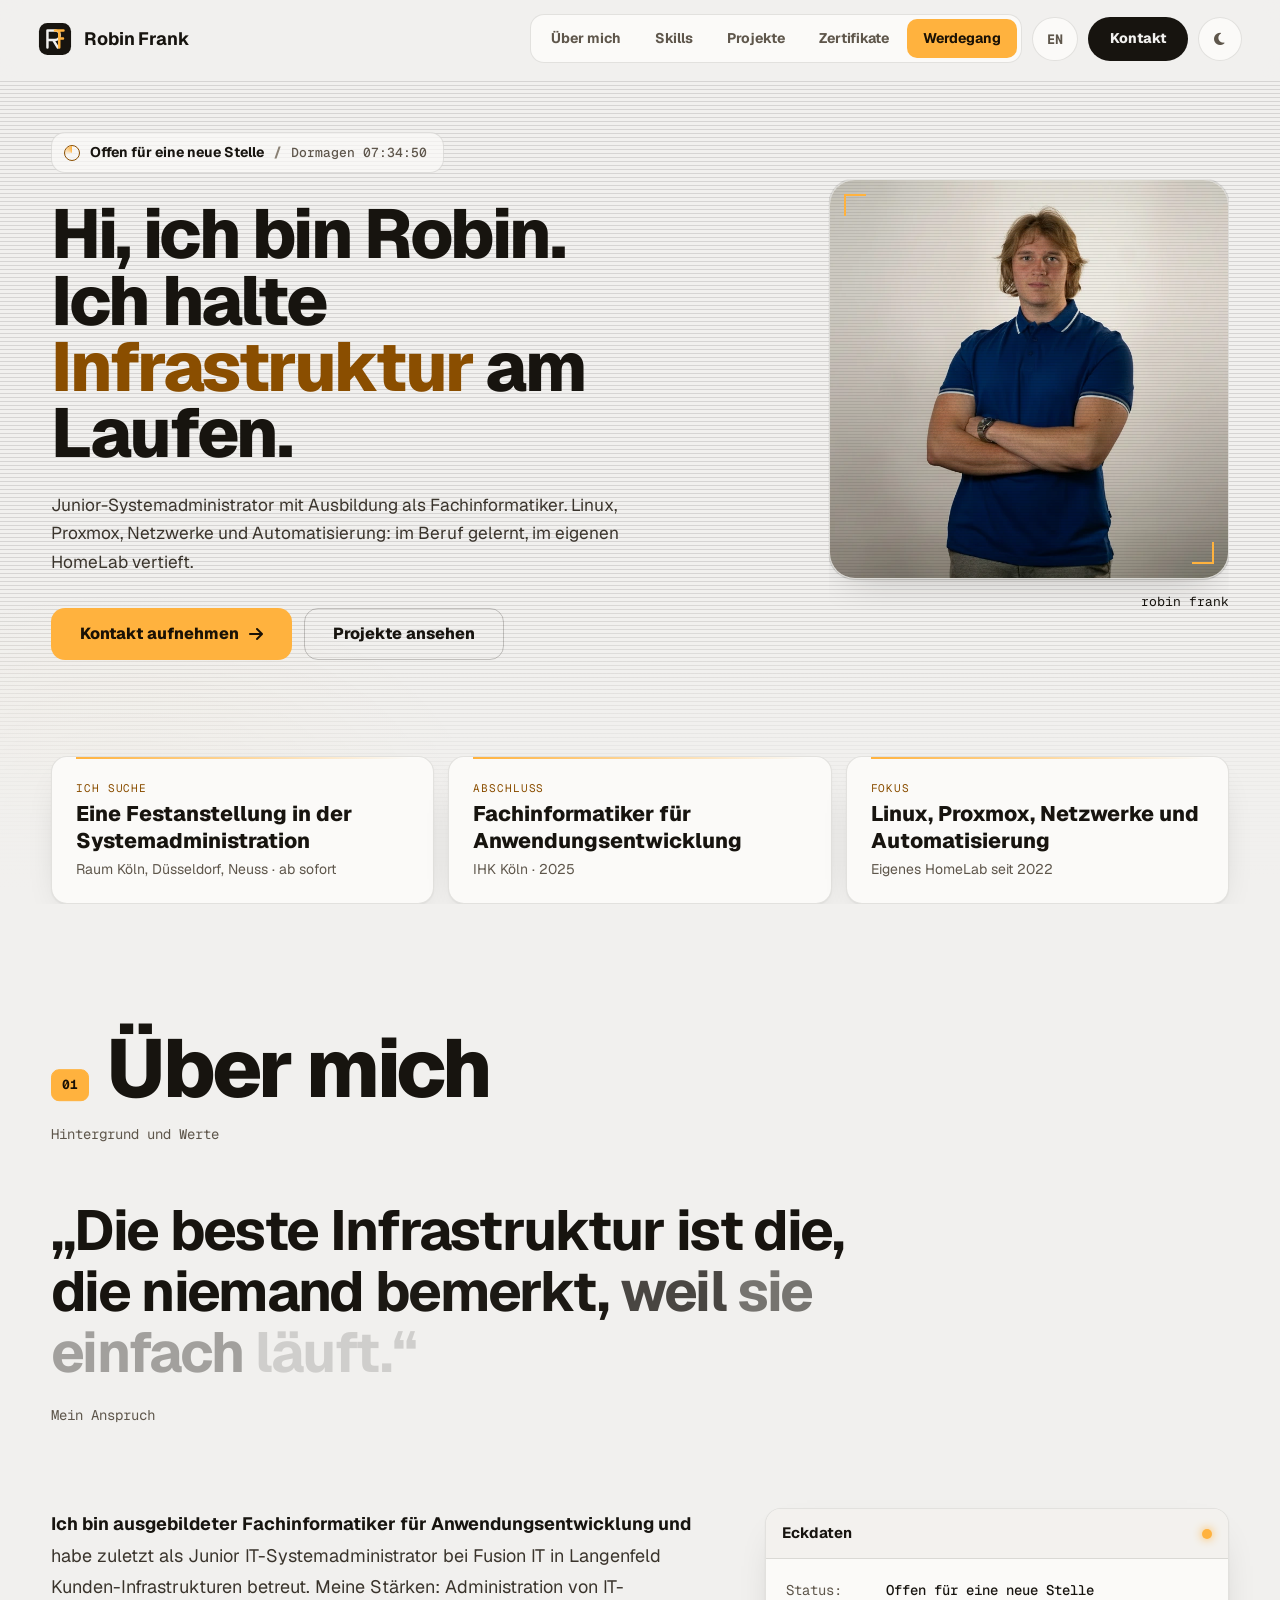
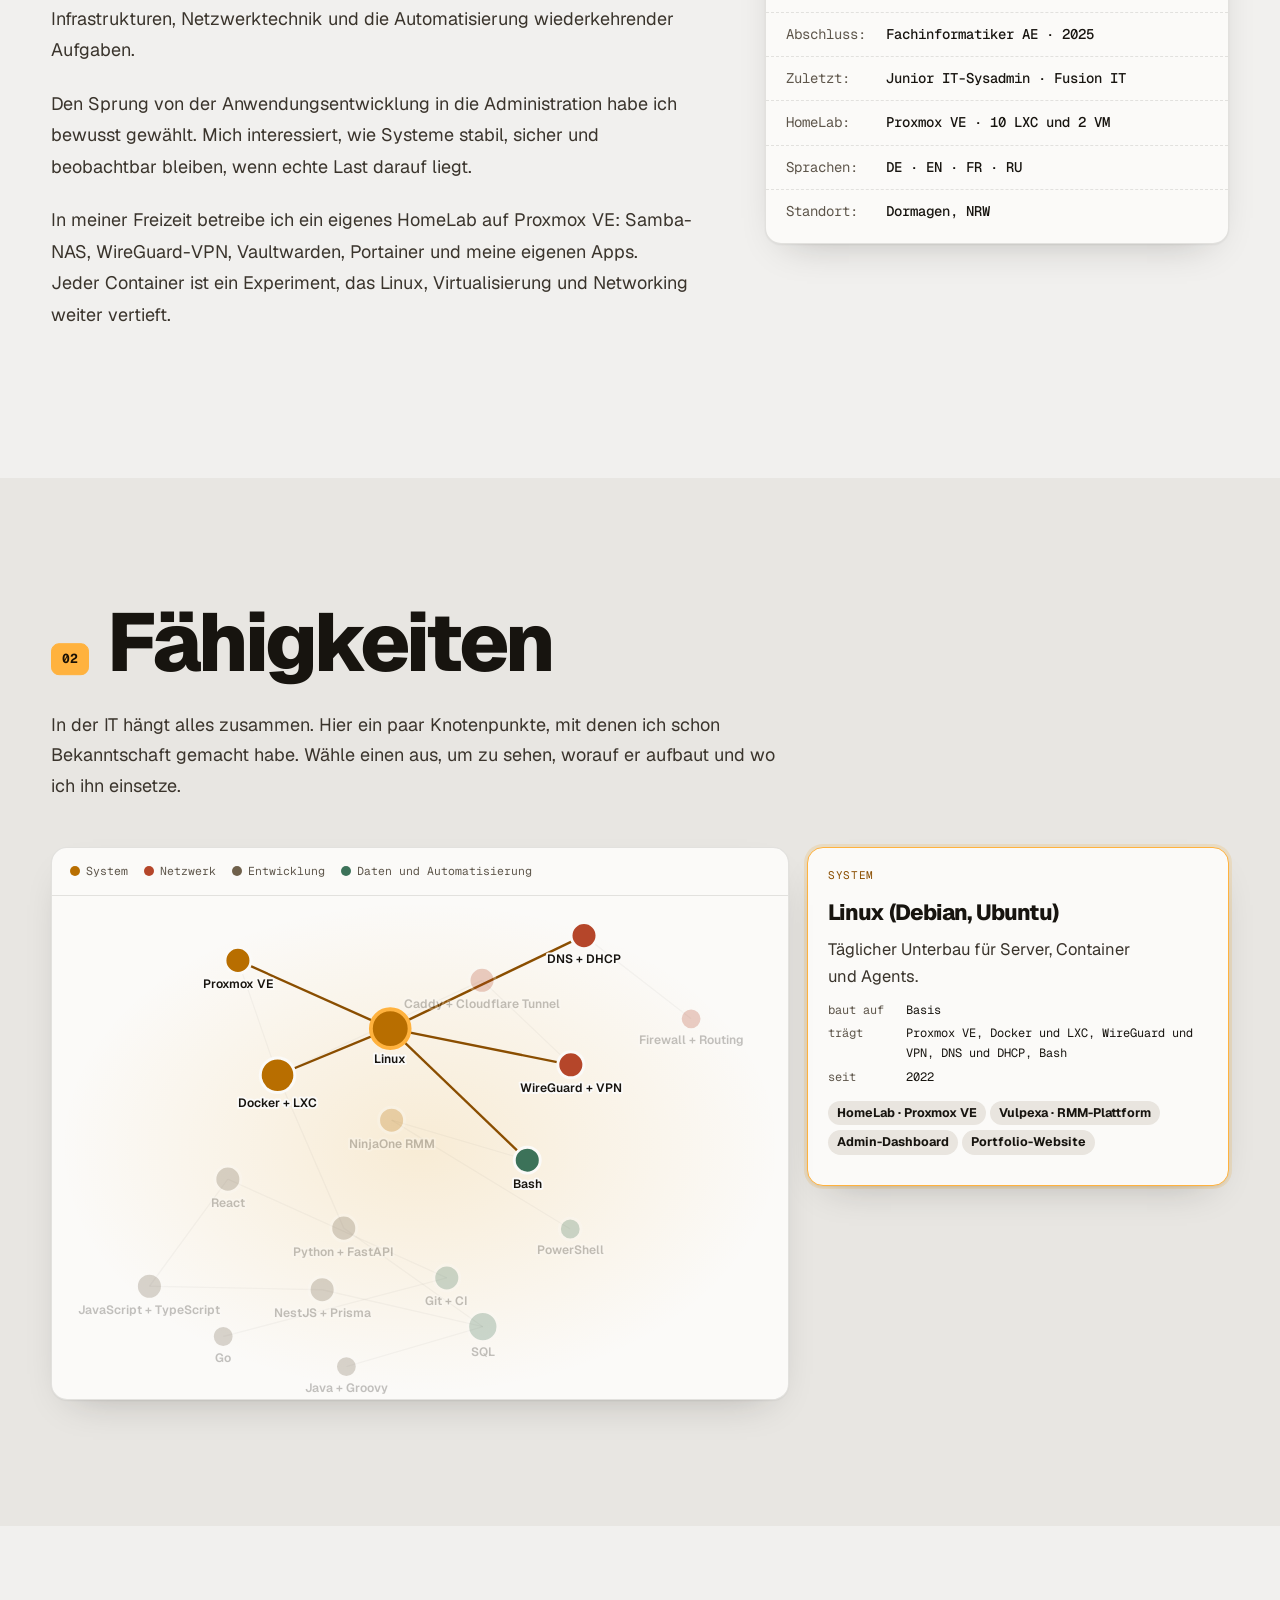
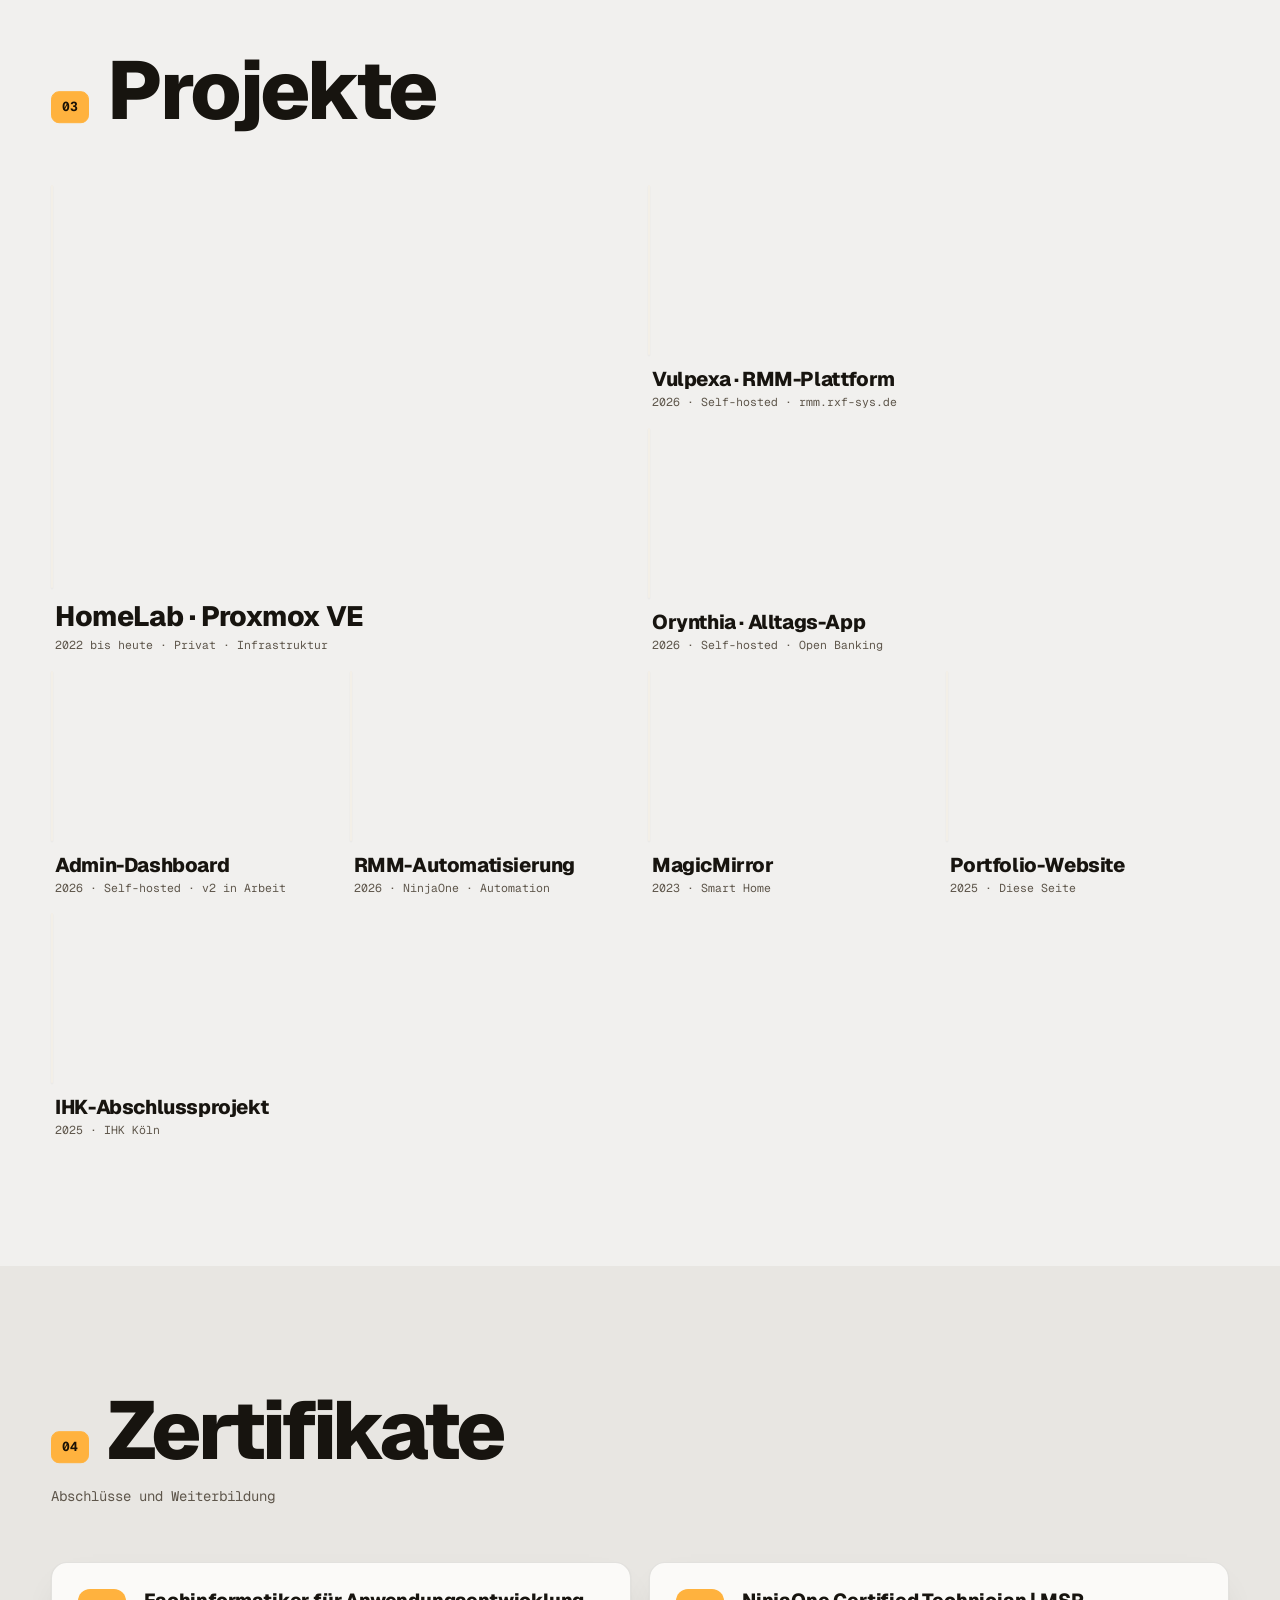
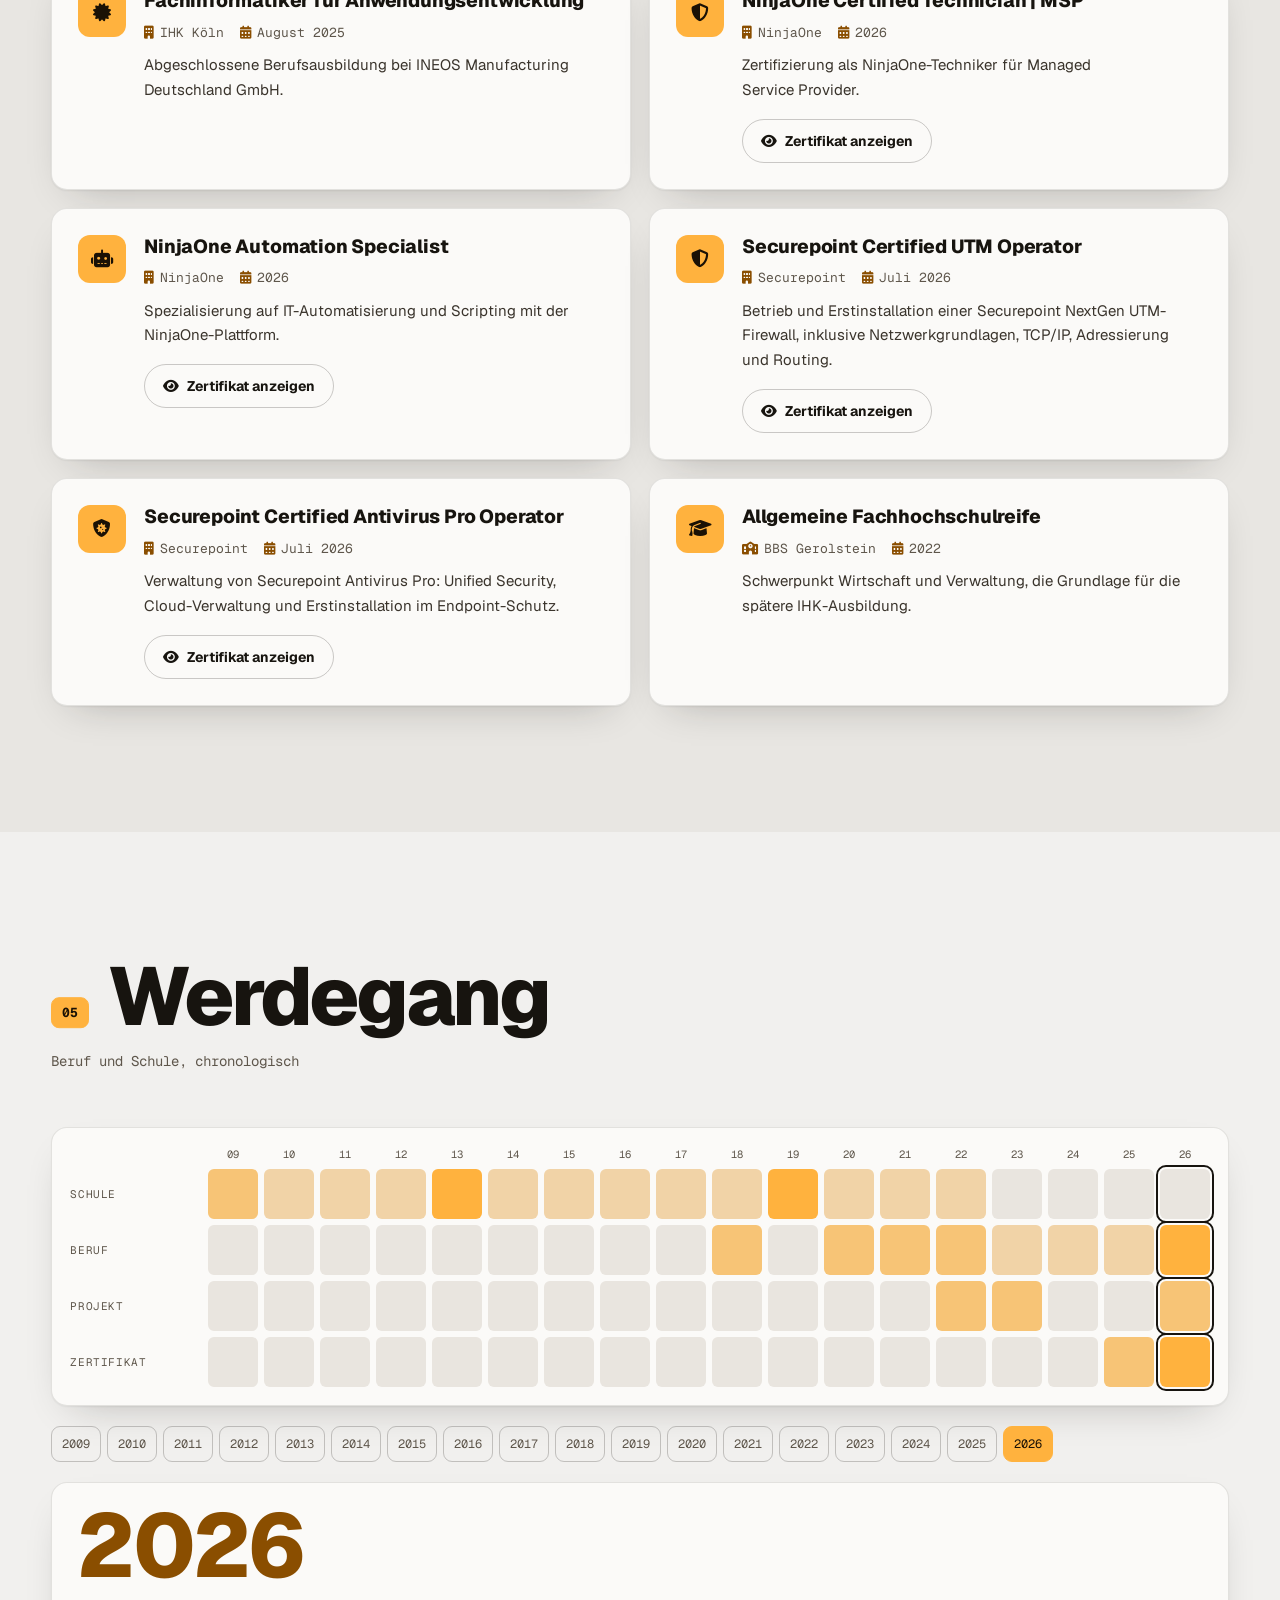
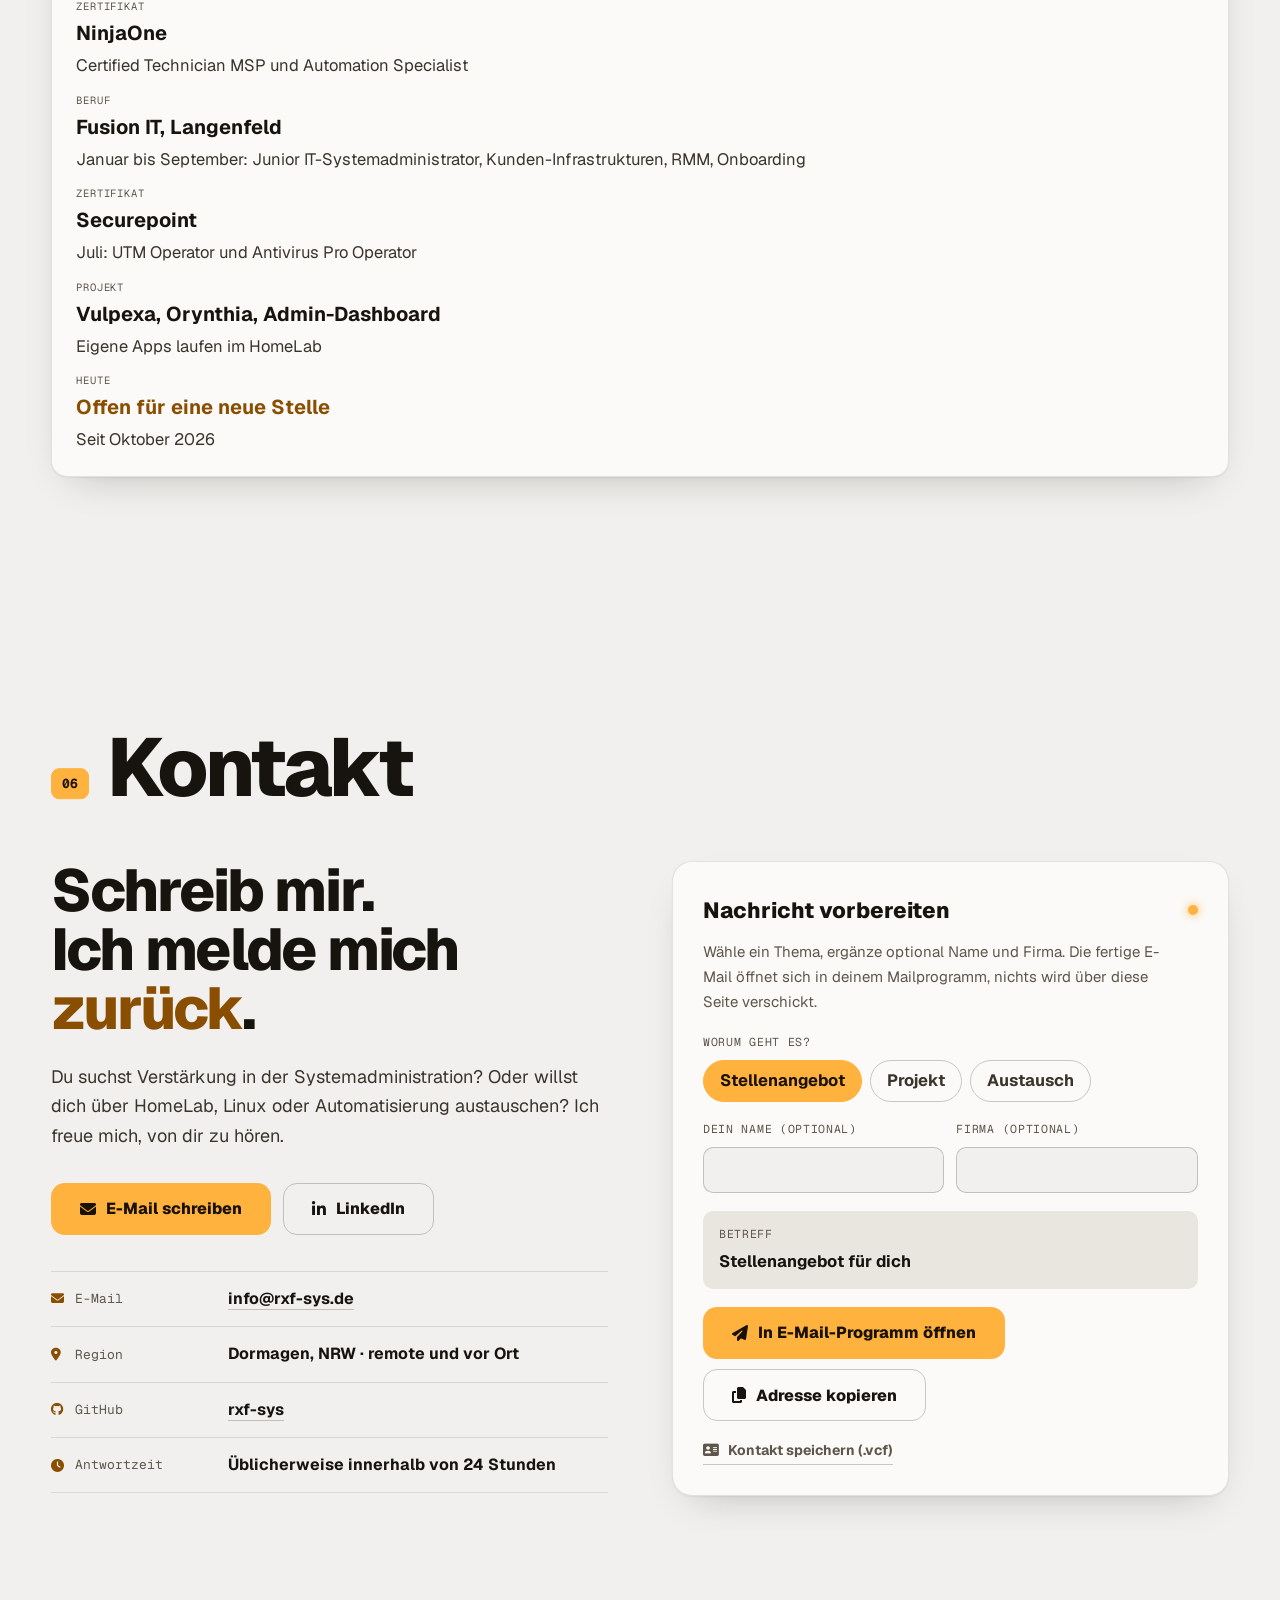
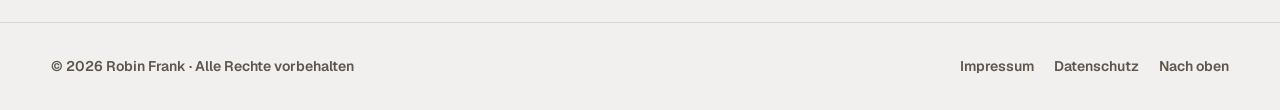
==== commit cee71d46: "Switch typography to Geist and Geist Mono Picked in review round 3 from four candidates shown in the" ====
--- a/index.html
+++ b/index.html
@@ -40,9 +40,8 @@
 
 <link rel="preconnect" href="https://cdnjs.cloudflare.com" />
 <link rel="stylesheet" href="https://cdnjs.cloudflare.com/ajax/libs/font-awesome/6.5.0/css/all.min.css" crossorigin="anonymous" referrerpolicy="no-referrer" />
-<link rel="preload" href="/assets/fonts/bricolage-grotesque-latin-wdth-normal.woff2" as="font" type="font/woff2" crossorigin />
-<link rel="preload" href="/assets/fonts/instrument-sans-latin-wdth-normal.woff2" as="font" type="font/woff2" crossorigin />
-<link rel="stylesheet" href="/index.css?v=2026-11-08" />
+<link rel="preload" href="/assets/fonts/geist-latin-wght-normal.woff2" as="font" type="font/woff2" crossorigin />
+<link rel="stylesheet" href="/index.css?v=2026-11-08b" />
 <script src="/assets/js/boot.js?v=2026-11-07"></script>
 <script type="application/ld+json">
 {
@@ -745,6 +744,6 @@
 <script src="/assets/vendor/SplitText.min.js?v=3.13.0"></script>
 <script src="/assets/vendor/Flip.min.js?v=3.13.0"></script>
 <script src="/assets/vendor/lenis.min.js?v=1.3.11"></script>
-<script src="/index.js?v=2026-11-08"></script>
+<script src="/index.js?v=2026-11-08b"></script>
 </body>
 </html>
--- a/index.css
+++ b/index.css
@@ -744,13 +744,13 @@
 /* ============================================================
    Variant C · Leitstand (control room)
    A night-shift operations room: warm black consoles, amber signal
-   light, soft glass tiles. Bricolage Grotesque for display, Instrument
-   Sans for text, Martian Mono for readouts. Rounded console tiles,
+   light, soft glass tiles. Geist for display and text, Geist Mono for
+   readouts. Rounded console tiles,
    a monitor wall for projects, a skill graph and an activity heatmap.
    ============================================================ */
-@font-face { font-family: 'Bricolage Grotesque'; font-style: normal; font-display: swap; font-weight: 200 800; font-stretch: 75% 100%; src: url(/assets/fonts/bricolage-grotesque-latin-wdth-normal.woff2) format('woff2'); }
-@font-face { font-family: 'Instrument Sans'; font-style: normal; font-display: swap; font-weight: 400 700; font-stretch: 75% 100%; src: url(/assets/fonts/instrument-sans-latin-wdth-normal.woff2) format('woff2'); }
-@font-face { font-family: 'Martian Mono'; font-style: normal; font-display: swap; font-weight: 100 800; font-stretch: 75% 112.5%; src: url(/assets/fonts/martian-mono-latin-wdth-normal.woff2) format('woff2'); }
+
+@font-face { font-family: 'Geist'; font-style: normal; font-display: swap; font-weight: 100 900; src: url(/assets/fonts/geist-latin-wght-normal.woff2) format('woff2'); }
+@font-face { font-family: 'Geist Mono'; font-style: normal; font-display: swap; font-weight: 100 900; src: url(/assets/fonts/geist-mono-latin-wght-normal.woff2) format('woff2'); }
 
 :root {
   --bg: #F1F0EE; --bg-2: #E8E6E2; --card: #FBFAF8; --card-2: #F3F1EE; --tile-soft: #E9E5DF; --blue-tile: #E0DBD3;
@@ -763,9 +763,9 @@
   --shadow: 0 1px 2px rgba(23, 20, 15, 0.06), 0 16px 40px -22px rgba(23, 20, 15, 0.3);
   --shadow-hover: 0 2px 4px rgba(23, 20, 15, 0.08), 0 26px 52px -24px rgba(23, 20, 15, 0.4);
   --r: 16px; --r-sm: 10px;
-  --head: 'Bricolage Grotesque', 'Segoe UI', sans-serif;
-  --sans: 'Instrument Sans', 'Segoe UI', sans-serif;
-  --mono: 'Martian Mono', 'SF Mono', Menlo, Consolas, monospace;
+  --head: 'Geist', 'Segoe UI', system-ui, sans-serif;
+  --sans: 'Geist', 'Segoe UI', system-ui, sans-serif;
+  --mono: 'Geist Mono', 'SF Mono', Menlo, Consolas, monospace;
 }
 html[data-theme="dark"] {
   --bg: #100E0B; --bg-2: #15120E; --card: #1B1813; --card-2: #221E17; --tile-soft: #2A251C; --blue-tile: #332C21;
@@ -780,8 +780,7 @@
 }
 
 body { font-size: 16.5px; }
-h1, h2, h3 { font-stretch: 92%; letter-spacing: -0.02em; }
-.mono, .tag, .project-status, .cert-meta, .kicker, .fact-k, .cc-k { font-stretch: 87.5%; }
+h1, h2, h3, .statement-text, .contact-title { font-stretch: normal; letter-spacing: -0.035em; }
 .hl { color: var(--accent-ink); }
 
 /* ---------- Topbar ---------- */
@@ -814,7 +813,7 @@
   -webkit-mask-image: linear-gradient(to bottom, #000 60%, transparent);
   mask-image: linear-gradient(to bottom, #000 60%, transparent);
 }
-.hero-title { font-size: clamp(44px, 5.4vw, 90px); font-weight: 800; font-stretch: 86%; line-height: 0.96; letter-spacing: -0.035em; }
+.hero-title { font-size: clamp(44px, 5.4vw, 90px); font-weight: 800; line-height: 0.96; letter-spacing: -0.035em; }
 .portrait-frame { border-radius: 26px; box-shadow: 0 0 0 1px var(--line), 0 30px 80px -30px var(--glow), var(--shadow); }
 .portrait-scan { background: repeating-linear-gradient(to bottom, transparent 0 2px, rgba(12, 10, 7, 0.08) 2px 3px); }
 .corner { border-color: var(--accent); }
@@ -825,16 +824,16 @@
 }
 .fact::after { content: ""; position: absolute; left: 24px; right: 24px; top: 0; height: 2px; background: linear-gradient(90deg, var(--accent), transparent); }
 .fact-k { text-transform: uppercase; letter-spacing: 0.08em; font-size: 11px; color: var(--accent-ink); }
-.fact-v { font-size: clamp(19px, 1.65vw, 24px); font-stretch: 90%; }
+.fact-v { font-size: clamp(19px, 1.65vw, 24px); }
 
 /* ---------- Section heads: console labels ---------- */
-.section-head .num { border-radius: 8px; background: var(--accent); color: var(--on-accent); border-color: var(--accent); font-stretch: 87.5%; font-size: 13px; }
-.section-head h2 { font-stretch: 84%; font-weight: 800; font-size: clamp(44px, 6.4vw, 104px); letter-spacing: -0.04em; }
+.section-head .num { border-radius: 8px; background: var(--accent); color: var(--on-accent); border-color: var(--accent); font-size: 13px; }
+.section-head h2 { font-weight: 800; font-size: clamp(44px, 6.4vw, 104px); letter-spacing: -0.04em; }
 .port { display: none; }
 .section-band { background: var(--bg-2); }
 
 /* ---------- About ---------- */
-.statement-text { font-stretch: 88%; font-weight: 700; letter-spacing: -0.03em; }
+.statement-text { font-weight: 700; letter-spacing: -0.03em; }
 .spec { border-radius: var(--r); }
 .spec-bar { justify-content: space-between; font-family: var(--head); font-weight: 700; font-size: 15px; color: var(--ink); }
 .spec-led { width: 10px; height: 10px; border-radius: 50%; background: var(--accent); box-shadow: 0 0 10px var(--accent); }
@@ -894,7 +893,7 @@
 .scr-glass .project-status { position: absolute; right: 16px; top: 14px; background: rgba(12, 10, 7, 0.7); }
 .scr-glass .st-live { color: #FFB23E; } .scr-glass .st-wip { color: #FF8A5B; } .scr-glass .st-done, .scr-glass .st-passed { color: #C9BFAE; }
 .scr-label { display: grid; gap: 2px; padding: 0 4px; }
-.scr-title { font-family: var(--head); font-weight: 800; font-size: 20px; font-stretch: 90%; color: var(--ink); letter-spacing: -0.02em; line-height: 1.2; }
+.scr-title { font-family: var(--head); font-weight: 800; font-size: 20px; color: var(--ink); letter-spacing: -0.02em; line-height: 1.2; }
 .screen:first-child .scr-title { font-size: 28px; }
 .scr-meta { font-size: 11.5px; color: var(--muted); }
 /* CRT power-on when the wall scrolls into view */
@@ -912,7 +911,6 @@
 .cover-homelab { background-image: url(/assets/images/cover-homelab.jpg); }
 .cover-vulpexa { background-image: url(/assets/images/cover-vulpexa.jpg); }
 .cover-orynthia { background-image: url(/assets/images/cover-orynthia.jpg); }
-.pd-title { font-stretch: 86%; }
 
 /* ---------- Experience: activity heatmap ---------- */
 .heat { display: grid; gap: 20px; }
@@ -932,18 +930,17 @@
 .hm-yb { min-height: 36px; padding: 0 10px; border-radius: 9px; border: 1px solid var(--line-strong); background: transparent; color: var(--muted); cursor: pointer; font-size: 12px; }
 .hm-yb[aria-pressed="true"] { background: var(--accent); color: var(--on-accent); border-color: var(--accent); }
 .hm-panel { padding: 22px 24px; border-radius: var(--r); background: var(--card); border: 1px solid var(--line); box-shadow: var(--shadow); }
-.hm-panel-y { margin: 0 0 12px; font-family: var(--head); font-weight: 800; font-size: clamp(48px, 7vw, 96px); line-height: 0.9; letter-spacing: -0.04em; color: var(--accent-ink); font-stretch: 84%; }
+.hm-panel-y { margin: 0 0 12px; font-family: var(--head); font-weight: 800; font-size: clamp(48px, 7vw, 96px); line-height: 0.9; letter-spacing: -0.04em; color: var(--accent-ink); }
 .hm-panel ul { list-style: none; margin: 0; padding: 0; display: grid; gap: 12px; }
 .hm-ev { display: grid; gap: 2px; }
 .hm-type { font-size: 10.5px; color: var(--muted); text-transform: uppercase; letter-spacing: 0.08em; }
-.hm-ev b { font-family: var(--head); font-size: 20px; color: var(--ink); font-stretch: 90%; }
+.hm-ev b { font-family: var(--head); font-size: 20px; color: var(--ink); }
 .hm-ev.is-ongoing b { font-size: 16px; color: var(--muted); }
 .t-now b { color: var(--accent-ink); }
 
 /* Certificates, contact */
 .cert { border-radius: var(--r); box-shadow: var(--shadow); }
 .cert-icon { border-radius: 12px; background: var(--accent); color: var(--on-accent); }
-.contact-title { font-stretch: 86%; }
 .cc { border-radius: 20px; }
 .btn { border-radius: 14px; }
 
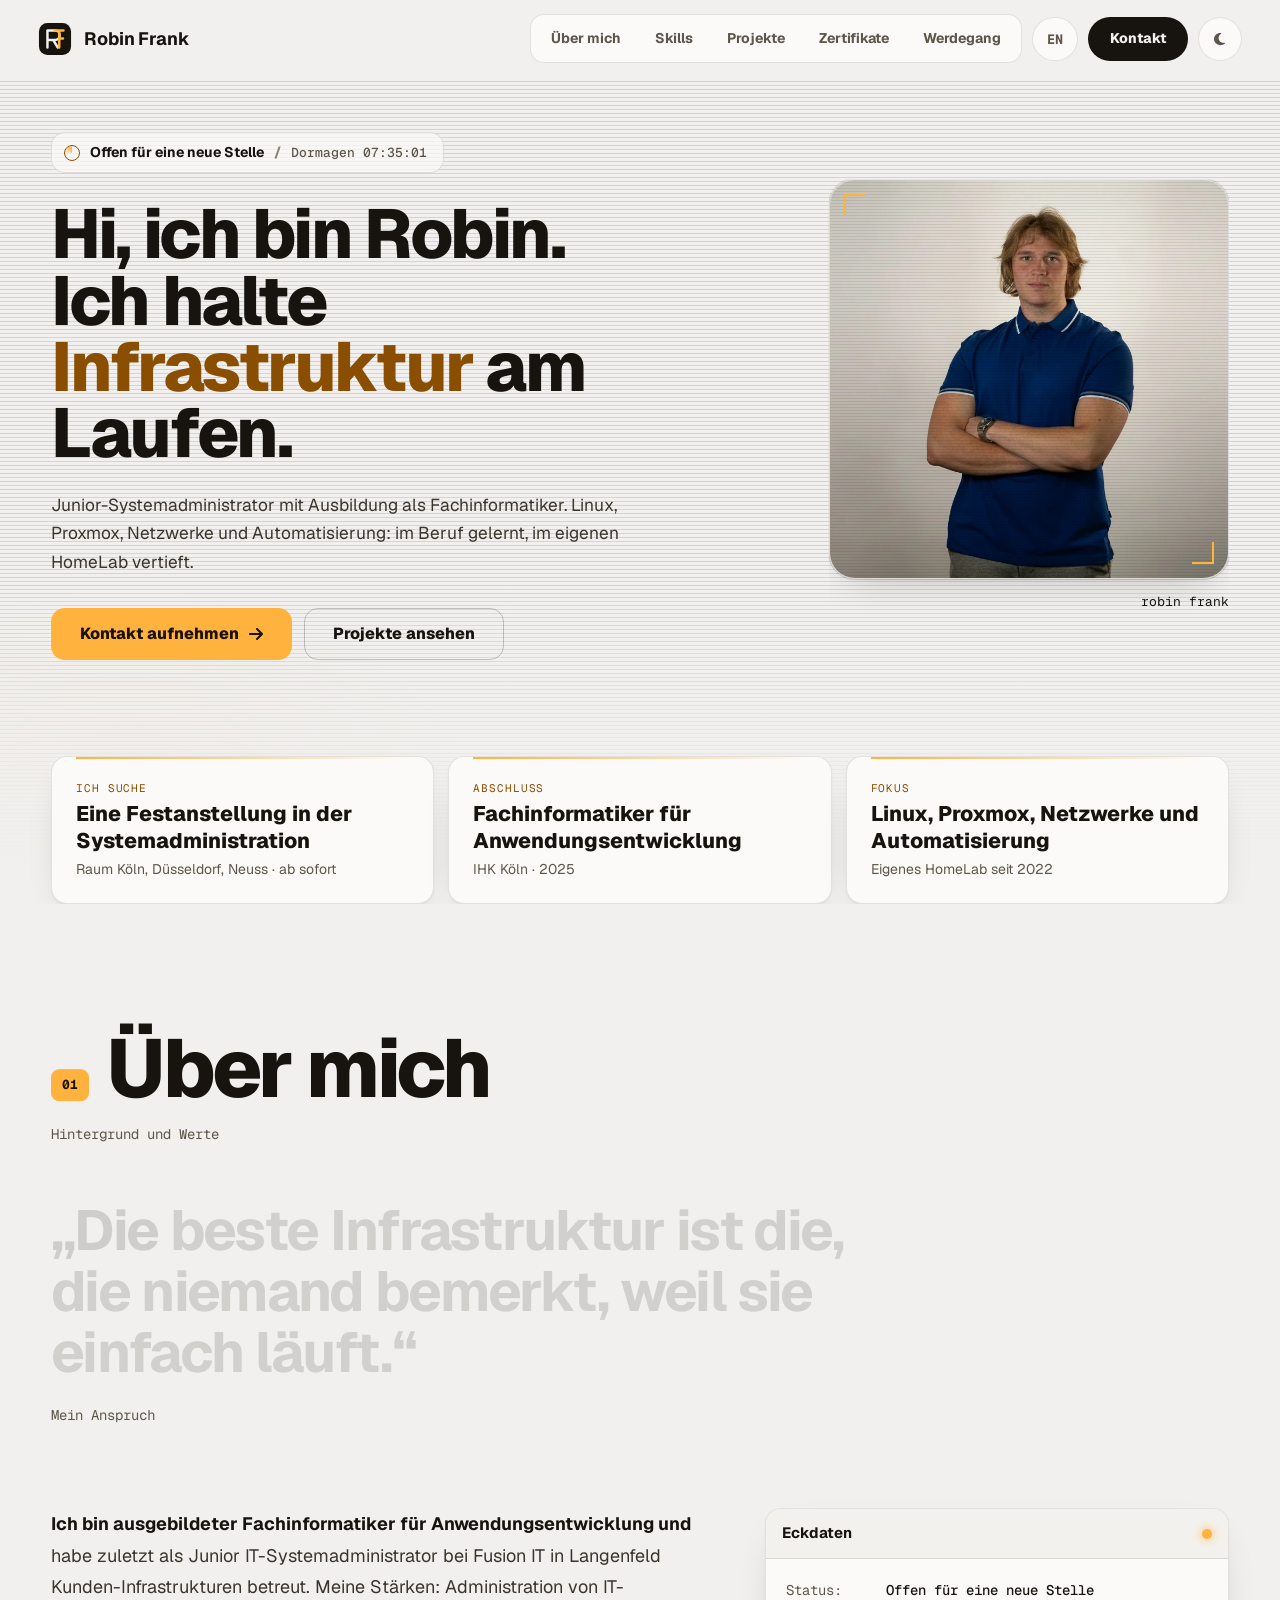
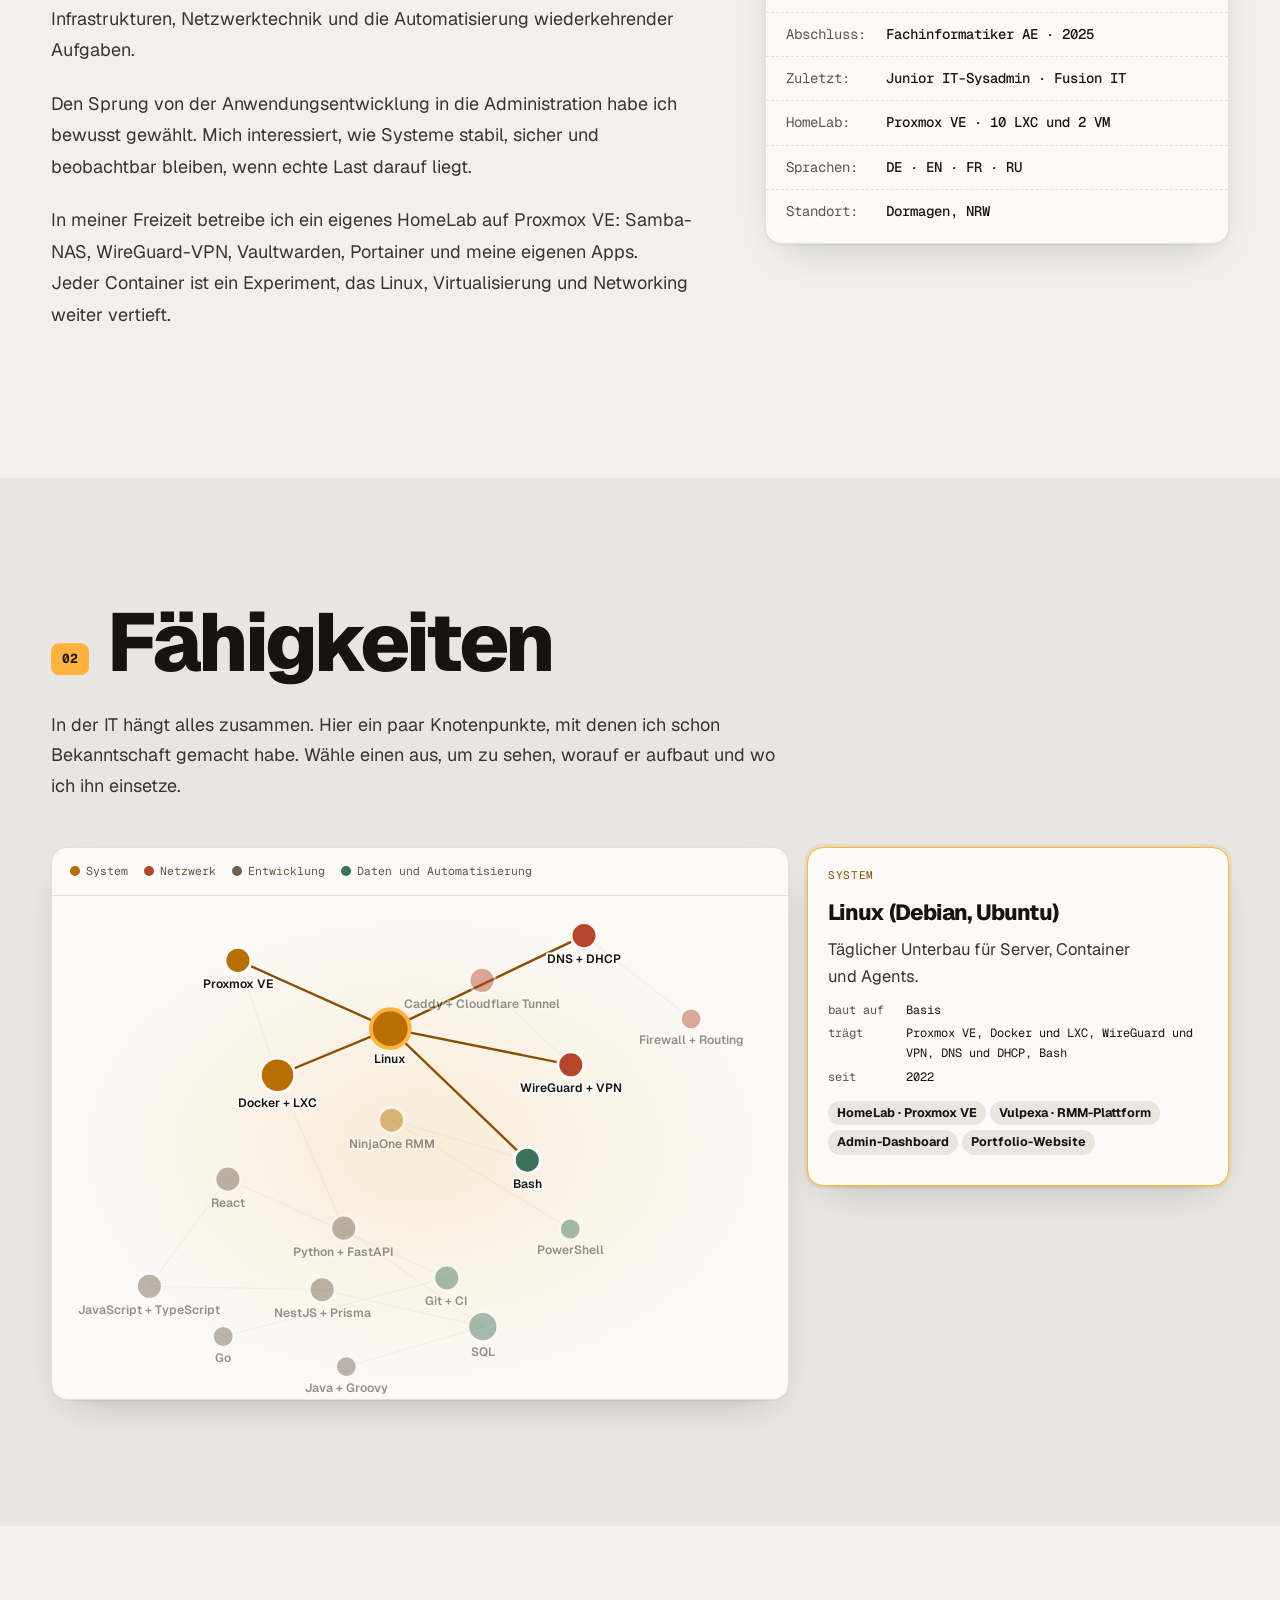
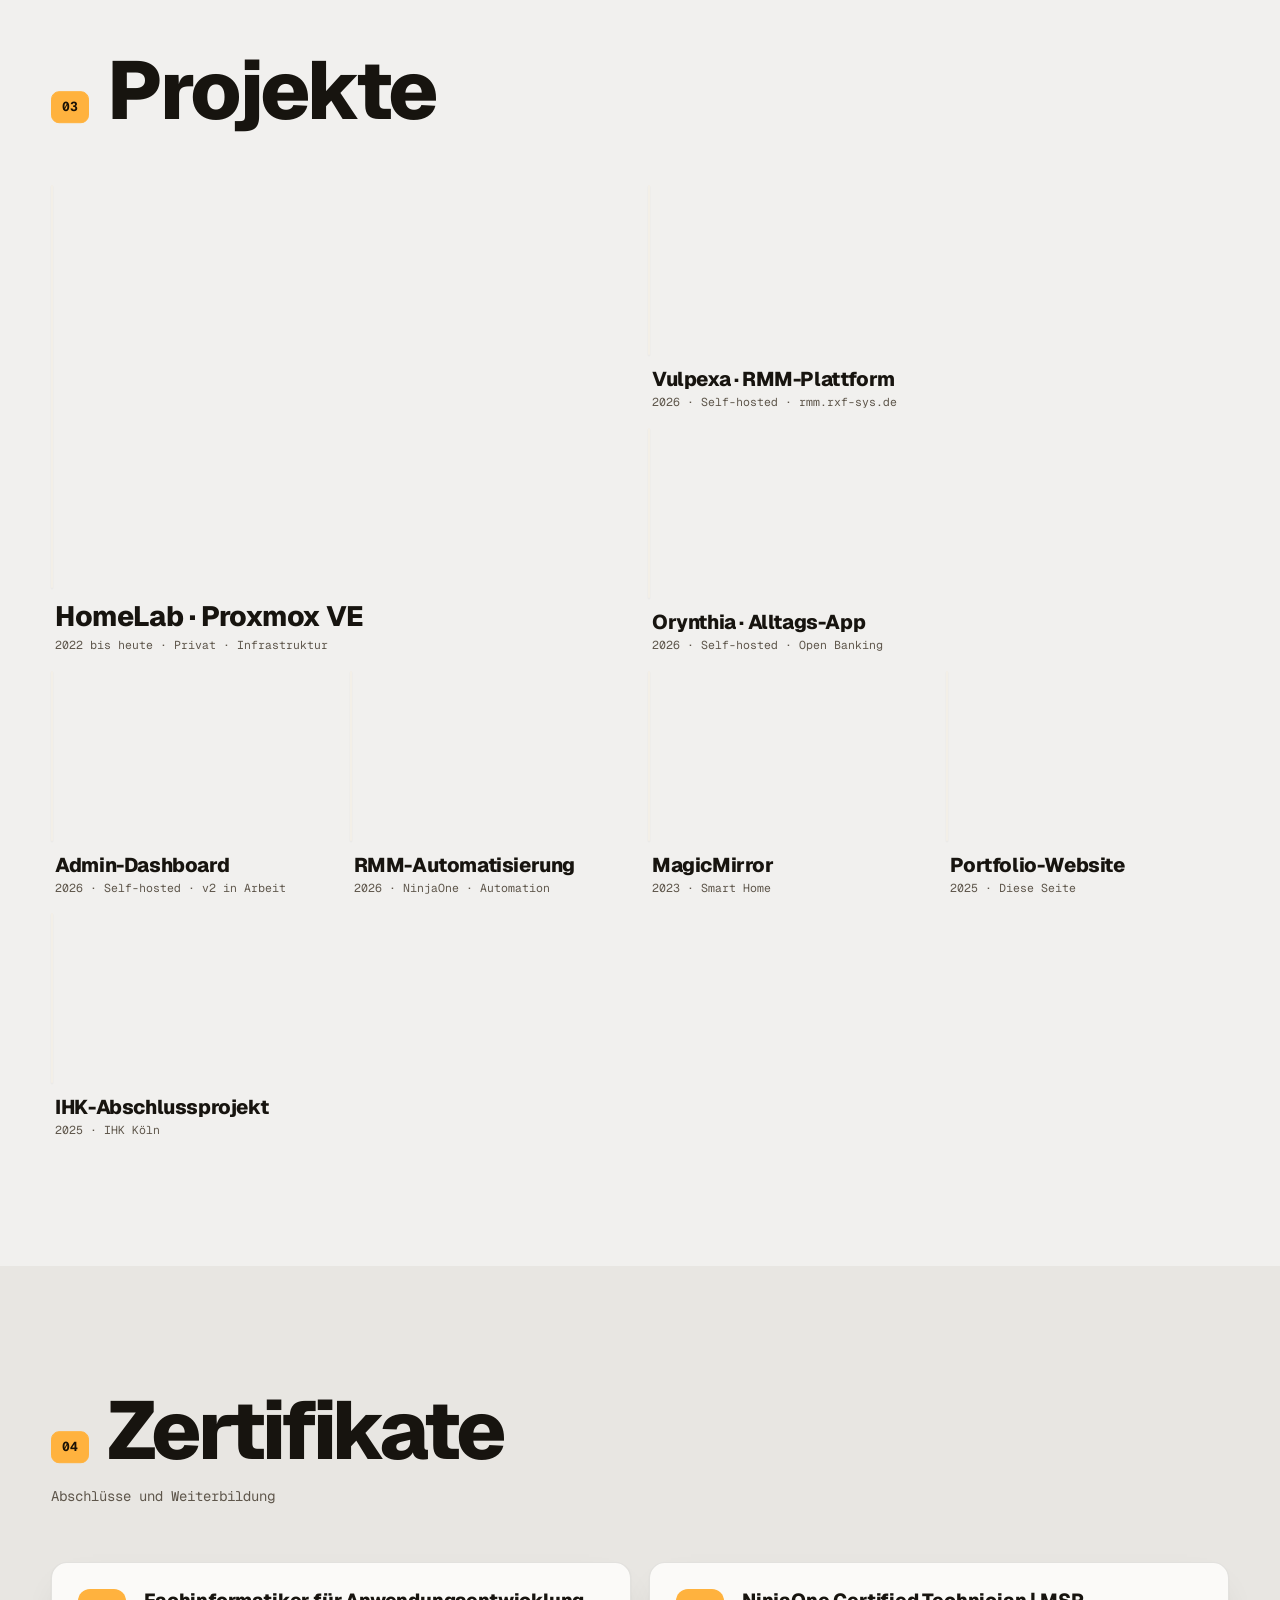
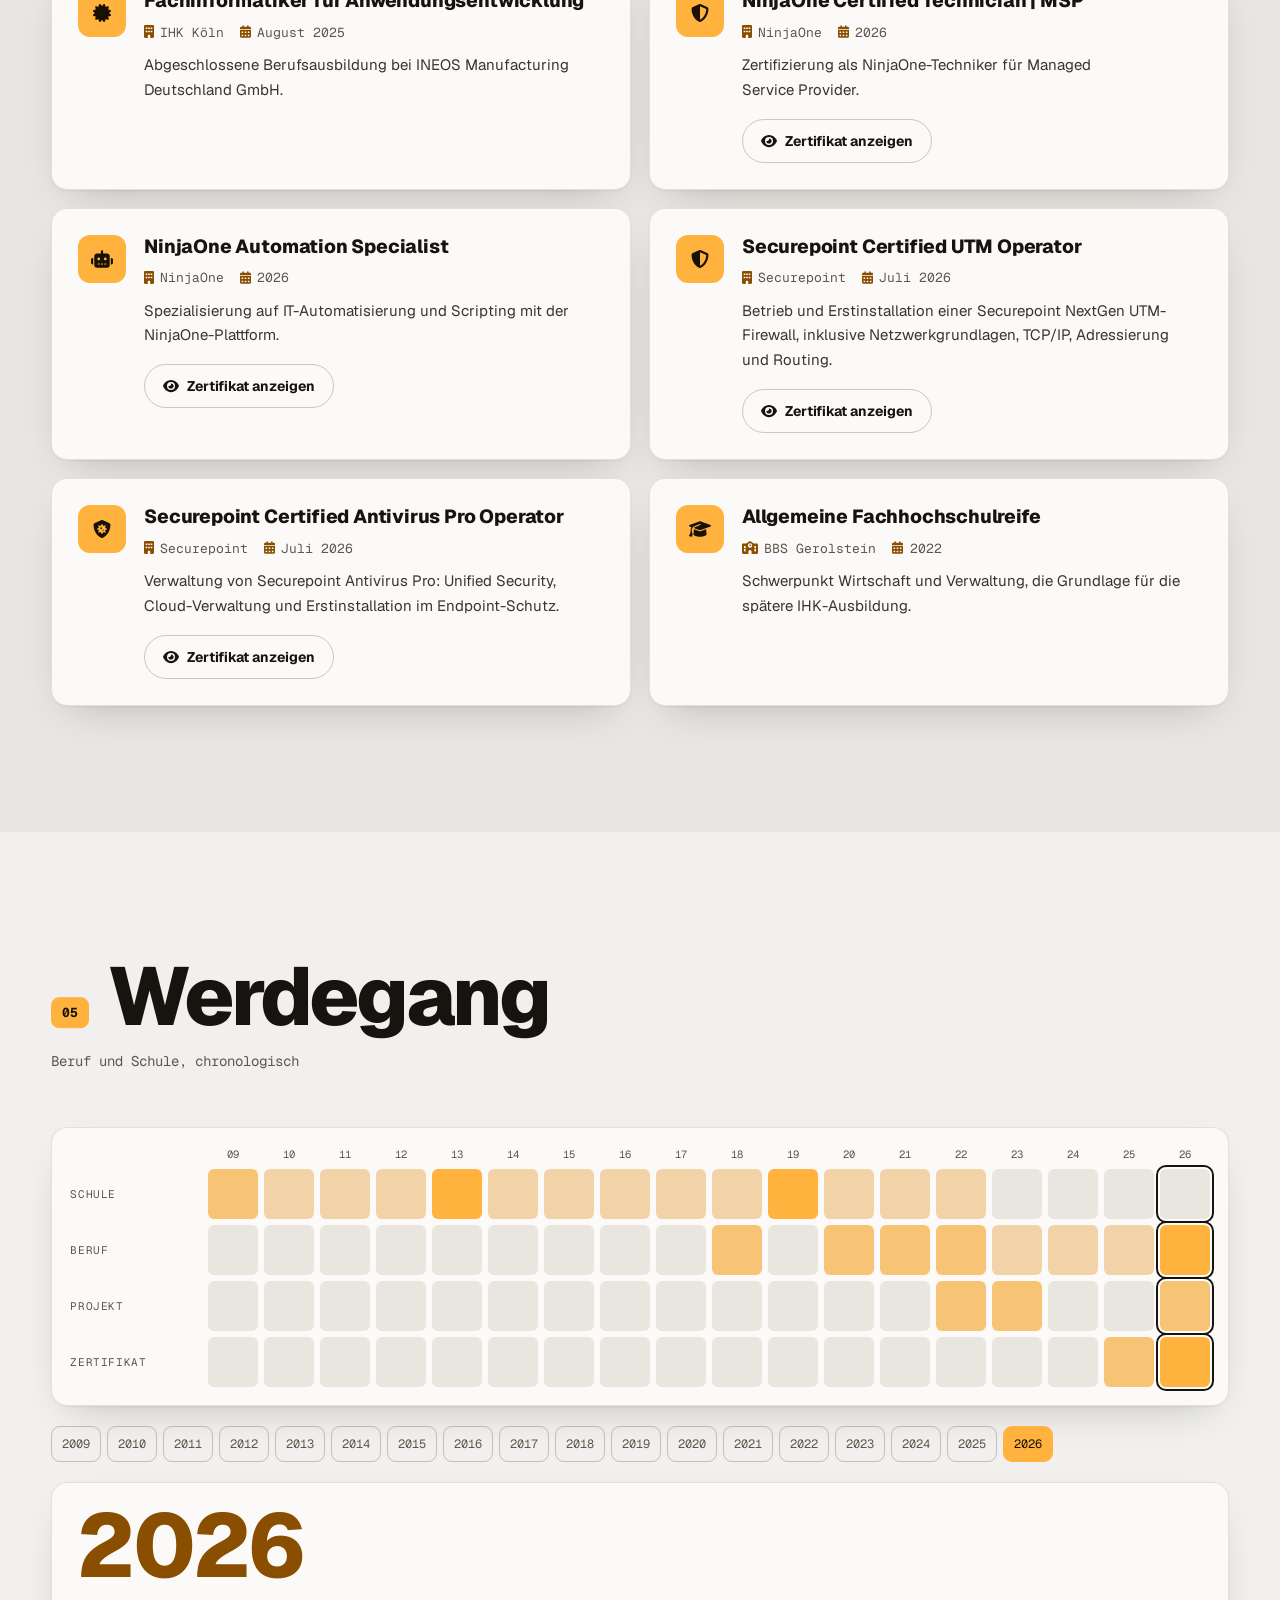
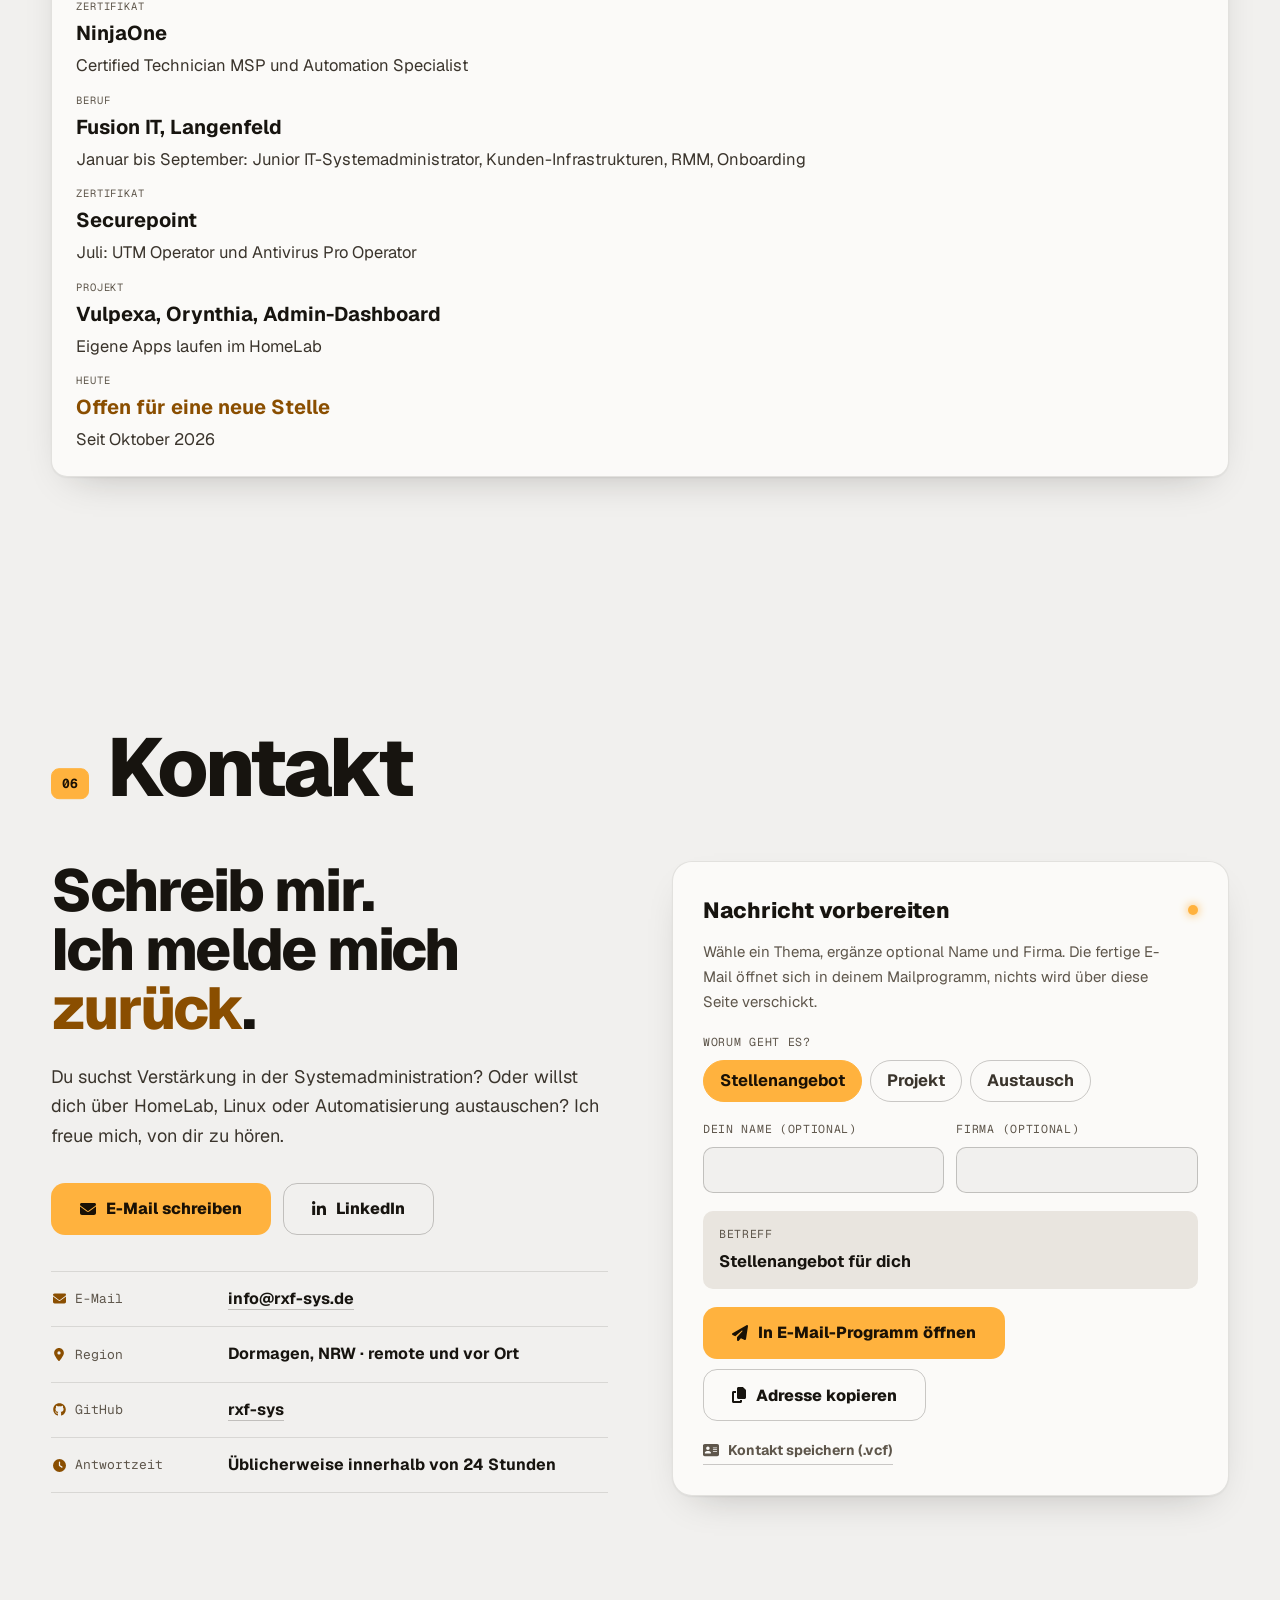
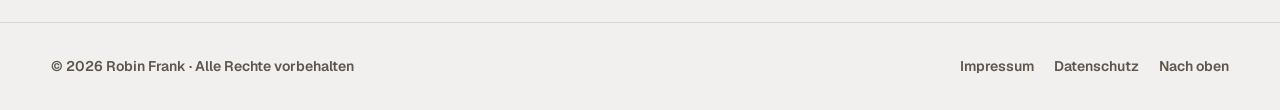
==== commit 809be772: "Self-host icons, drop cdnjs, serve certificates as WebP Font Awesome was the last third-party reques" ====
--- a/index.html
+++ b/index.html
@@ -38,10 +38,8 @@
      in der CSP im infrastructure/Caddyfile — bei Änderungen dort nachziehen. -->
 <script>(function(){try{var t=localStorage.getItem('pf2-theme');if(t!=='dark'&&t!=='light')t=window.matchMedia('(prefers-color-scheme: dark)').matches?'dark':'light';document.documentElement.setAttribute('data-theme',t)}catch(e){}})()</script>
 
-<link rel="preconnect" href="https://cdnjs.cloudflare.com" />
-<link rel="stylesheet" href="https://cdnjs.cloudflare.com/ajax/libs/font-awesome/6.5.0/css/all.min.css" crossorigin="anonymous" referrerpolicy="no-referrer" />
 <link rel="preload" href="/assets/fonts/geist-latin-wght-normal.woff2" as="font" type="font/woff2" crossorigin />
-<link rel="stylesheet" href="/index.css?v=2026-11-08b" />
+<link rel="stylesheet" href="/index.css?v=2026-11-10" />
 <script src="/assets/js/boot.js?v=2026-11-07"></script>
 <script type="application/ld+json">
 {
@@ -492,7 +490,7 @@
             <h3>NinjaOne Certified Technician | MSP</h3>
             <div class="cert-meta"><span><i class="fas fa-building" aria-hidden="true"></i>NinjaOne</span><span><i class="fas fa-calendar-alt" aria-hidden="true"></i>2026</span></div>
             <p data-i18n="cert2.desc">Zertifizierung als NinjaOne-Techniker für Managed Service Provider.</p>
-            <button type="button" class="cert-view" data-img="/assets/images/ninjaone_certified_technician_msp.png" data-alt="NinjaOne Certified Technician MSP"><i class="fas fa-eye" aria-hidden="true"></i> <span data-i18n="certs.view">Zertifikat anzeigen</span></button>
+            <button type="button" class="cert-view" data-img="/assets/images/ninjaone_certified_technician_msp.webp" data-alt="NinjaOne Certified Technician MSP"><i class="fas fa-eye" aria-hidden="true"></i> <span data-i18n="certs.view">Zertifikat anzeigen</span></button>
           </div>
         </article><article class="cert">
           <div class="cert-icon"><i class="fas fa-robot" aria-hidden="true"></i></div>
@@ -500,7 +498,7 @@
             <h3>NinjaOne Automation Specialist</h3>
             <div class="cert-meta"><span><i class="fas fa-building" aria-hidden="true"></i>NinjaOne</span><span><i class="fas fa-calendar-alt" aria-hidden="true"></i>2026</span></div>
             <p data-i18n="cert3.desc">Spezialisierung auf IT-Automatisierung und Scripting mit der NinjaOne-Plattform.</p>
-            <button type="button" class="cert-view" data-img="/assets/images/ninjaone_automation_specialist.png" data-alt="NinjaOne Automation Specialist"><i class="fas fa-eye" aria-hidden="true"></i> <span data-i18n="certs.view">Zertifikat anzeigen</span></button>
+            <button type="button" class="cert-view" data-img="/assets/images/ninjaone_automation_specialist.webp" data-alt="NinjaOne Automation Specialist"><i class="fas fa-eye" aria-hidden="true"></i> <span data-i18n="certs.view">Zertifikat anzeigen</span></button>
           </div>
         </article><article class="cert">
           <div class="cert-icon"><i class="fas fa-shield-halved" aria-hidden="true"></i></div>
@@ -508,7 +506,7 @@
             <h3>Securepoint Certified UTM Operator</h3>
             <div class="cert-meta"><span><i class="fas fa-building" aria-hidden="true"></i>Securepoint</span><span><i class="fas fa-calendar-alt" aria-hidden="true"></i><span data-i18n="cert4.date">Juli 2026</span></span></div>
             <p data-i18n="cert4.desc">Betrieb und Erstinstallation einer Securepoint NextGen UTM-Firewall, inklusive Netzwerkgrundlagen, TCP/IP, Adressierung und Routing.</p>
-            <button type="button" class="cert-view" data-img="/assets/images/securepoint_utm_operator.png" data-alt="Securepoint Certified UTM Operator Zertifikat"><i class="fas fa-eye" aria-hidden="true"></i> <span data-i18n="certs.view">Zertifikat anzeigen</span></button>
+            <button type="button" class="cert-view" data-img="/assets/images/securepoint_utm_operator.webp" data-alt="Securepoint Certified UTM Operator Zertifikat"><i class="fas fa-eye" aria-hidden="true"></i> <span data-i18n="certs.view">Zertifikat anzeigen</span></button>
           </div>
         </article><article class="cert">
           <div class="cert-icon"><i class="fas fa-shield-virus" aria-hidden="true"></i></div>
@@ -516,7 +514,7 @@
             <h3>Securepoint Certified Antivirus Pro Operator</h3>
             <div class="cert-meta"><span><i class="fas fa-building" aria-hidden="true"></i>Securepoint</span><span><i class="fas fa-calendar-alt" aria-hidden="true"></i><span data-i18n="cert5.date">Juli 2026</span></span></div>
             <p data-i18n="cert5.desc">Verwaltung von Securepoint Antivirus Pro: Unified Security, Cloud-Verwaltung und Erstinstallation im Endpoint-Schutz.</p>
-            <button type="button" class="cert-view" data-img="/assets/images/securepoint_antivirus_pro_operator.png" data-alt="Securepoint Certified Antivirus Pro Operator Zertifikat"><i class="fas fa-eye" aria-hidden="true"></i> <span data-i18n="certs.view">Zertifikat anzeigen</span></button>
+            <button type="button" class="cert-view" data-img="/assets/images/securepoint_antivirus_pro_operator.webp" data-alt="Securepoint Certified Antivirus Pro Operator Zertifikat"><i class="fas fa-eye" aria-hidden="true"></i> <span data-i18n="certs.view">Zertifikat anzeigen</span></button>
           </div>
         </article><article class="cert">
           <div class="cert-icon"><i class="fas fa-graduation-cap" aria-hidden="true"></i></div>
@@ -744,6 +742,6 @@
 <script src="/assets/vendor/SplitText.min.js?v=3.13.0"></script>
 <script src="/assets/vendor/Flip.min.js?v=3.13.0"></script>
 <script src="/assets/vendor/lenis.min.js?v=1.3.11"></script>
-<script src="/index.js?v=2026-11-08b"></script>
+<script src="/index.js?v=2026-11-10"></script>
 </body>
 </html>
--- a/index.css
+++ b/index.css
@@ -851,7 +851,7 @@
 .sg-node { cursor: pointer; outline: none; }
 .sg-node circle { fill: var(--c); stroke: var(--card); stroke-width: 3; transition: r 0.25s var(--ease), opacity 0.25s ease; }
 .sg-node text { fill: var(--ink); font-size: 12.5px; font-weight: 600; text-anchor: middle; paint-order: stroke; stroke: var(--card); stroke-width: 4px; stroke-linejoin: round; transition: opacity 0.25s ease; }
-.sgraph.has-focus .sg-node:not(.is-on):not(.is-near) { opacity: 0.25; }
+.sgraph.has-focus .sg-node:not(.is-on):not(.is-near) { opacity: 0.45; }
 .sgraph.has-focus .sg-edge:not(.is-on) { opacity: 0.15; }
 .sg-edge.is-on { stroke: var(--accent-ink); stroke-width: 2.4; }
 html[data-theme="dark"] .sg-edge.is-on { stroke: var(--accent); }
@@ -887,7 +887,7 @@
 .screen:first-child .scr-glass { min-height: 380px; }
 .scr-btn:hover .scr-glass { transform: translateY(-4px); box-shadow: inset 0 0 0 6px #0E0C09, inset 0 0 40px rgba(0, 0, 0, 0.6), 0 0 0 1px var(--accent), 0 24px 60px -24px rgba(255, 178, 62, 0.45); }
 .scr-cover { position: absolute; inset: 6px; border-radius: 13px; background-size: cover; background-position: center; filter: sepia(0.5) saturate(1.6) hue-rotate(-12deg) brightness(0.8); opacity: 0.85; }
-.scr-glyph { position: absolute; inset: 0; display: grid; place-items: center; font-size: 42px; color: #FFB23E; text-shadow: 0 0 22px rgba(255, 178, 62, 0.55); }
+.scr-glyph { position: absolute; inset: 0; display: grid; place-items: center; font-size: 42px; color: #FFB23E; filter: drop-shadow(0 0 11px rgba(255, 178, 62, 0.55)); }
 .scr-scan { position: absolute; inset: 6px; border-radius: 13px; pointer-events: none; background: repeating-linear-gradient(to bottom, rgba(255, 220, 150, 0.05) 0 1px, transparent 1px 3px); }
 .scr-ch { position: absolute; left: 18px; top: 16px; font-size: 11px; color: #FFB23E; letter-spacing: 0.06em; }
 .scr-glass .project-status { position: absolute; right: 16px; top: 14px; background: rgba(12, 10, 7, 0.7); }
@@ -958,3 +958,43 @@
   .sg-svg { min-width: 640px; }
   .hm-row { grid-template-columns: 9ch repeat(var(--n), minmax(0, 1fr)); }
 }
+
+/* ============ Icons ============
+   Self-hosted subset of Font Awesome Free 6.5.0 (https://fontawesome.com,
+   icons licensed CC BY 4.0, Copyright 2023 Fonticons, Inc.), embedded as
+   CSS masks so they inherit `color` and `font-size` like the former icon font.
+   Markup stays `<i class="fas fa-name">`; add new icons as a rule below
+   (--fa-w = viewBox width / 512). */
+.fas, .fab {
+  display: inline-block; flex: none; width: calc(var(--fa-w, 1) * 1em); height: 1em; vertical-align: -0.125em;
+  background-color: currentColor;
+  -webkit-mask: var(--fa) center / contain no-repeat; mask: var(--fa) center / contain no-repeat;
+}
+@media (forced-colors: active) {
+  .fas, .fab { forced-color-adjust: none; background-color: CanvasText; }
+}
+.fa-moon { --fa-w: 0.75; --fa: url("data:image/svg+xml,%3Csvg xmlns='http://www.w3.org/2000/svg' viewBox='0 0 384 512'%3E%3Cpath d='M223.5 32C100 32 0 132.3 0 256S100 480 223.5 480c60.6 0 115.5-24.2 155.8-63.4c5-4.9 6.3-12.5 3.1-18.7s-10.1-9.7-17-8.5c-9.8 1.7-19.8 2.6-30.1 2.6c-96.9 0-175.5-78.8-175.5-176c0-65.8 36-123.1 89.3-153.3c6.1-3.5 9.2-10.5 7.7-17.3s-7.3-11.9-14.3-12.5c-6.3-.5-12.6-.8-19-.8z'/%3E%3C/svg%3E"); }
+.fa-sun { --fa-w: 1; --fa: url("data:image/svg+xml,%3Csvg xmlns='http://www.w3.org/2000/svg' viewBox='0 0 512 512'%3E%3Cpath d='M361.5 1.2c5 2.1 8.6 6.6 9.6 11.9L391 121l107.9 19.8c5.3 1 9.8 4.6 11.9 9.6s1.5 10.7-1.6 15.2L446.9 256l62.3 90.3c3.1 4.5 3.7 10.2 1.6 15.2s-6.6 8.6-11.9 9.6L391 391 371.1 498.9c-1 5.3-4.6 9.8-9.6 11.9s-10.7 1.5-15.2-1.6L256 446.9l-90.3 62.3c-4.5 3.1-10.2 3.7-15.2 1.6s-8.6-6.6-9.6-11.9L121 391 13.1 371.1c-5.3-1-9.8-4.6-11.9-9.6s-1.5-10.7 1.6-15.2L65.1 256 2.8 165.7c-3.1-4.5-3.7-10.2-1.6-15.2s6.6-8.6 11.9-9.6L121 121 140.9 13.1c1-5.3 4.6-9.8 9.6-11.9s10.7-1.5 15.2 1.6L256 65.1 346.3 2.8c4.5-3.1 10.2-3.7 15.2-1.6zM160 256a96 96 0 1 1 192 0 96 96 0 1 1 -192 0zm224 0a128 128 0 1 0 -256 0 128 128 0 1 0 256 0z'/%3E%3C/svg%3E"); }
+.fa-arrow-right { --fa-w: 0.875; --fa: url("data:image/svg+xml,%3Csvg xmlns='http://www.w3.org/2000/svg' viewBox='0 0 448 512'%3E%3Cpath d='M438.6 278.6c12.5-12.5 12.5-32.8 0-45.3l-160-160c-12.5-12.5-32.8-12.5-45.3 0s-12.5 32.8 0 45.3L338.8 224 32 224c-17.7 0-32 14.3-32 32s14.3 32 32 32l306.7 0L233.4 393.4c-12.5 12.5-12.5 32.8 0 45.3s32.8 12.5 45.3 0l160-160z'/%3E%3C/svg%3E"); }
+.fa-gauge-high { --fa-w: 1; --fa: url("data:image/svg+xml,%3Csvg xmlns='http://www.w3.org/2000/svg' viewBox='0 0 512 512'%3E%3Cpath d='M0 256a256 256 0 1 1 512 0A256 256 0 1 1 0 256zM288 96a32 32 0 1 0 -64 0 32 32 0 1 0 64 0zM256 416c35.3 0 64-28.7 64-64c0-17.4-6.9-33.1-18.1-44.6L366 161.7c5.3-12.1-.2-26.3-12.3-31.6s-26.3 .2-31.6 12.3L257.9 288c-.6 0-1.3 0-1.9 0c-35.3 0-64 28.7-64 64s28.7 64 64 64zM176 144a32 32 0 1 0 -64 0 32 32 0 1 0 64 0zM96 288a32 32 0 1 0 0-64 32 32 0 1 0 0 64zm352-32a32 32 0 1 0 -64 0 32 32 0 1 0 64 0z'/%3E%3C/svg%3E"); }
+.fa-robot { --fa-w: 1.25; --fa: url("data:image/svg+xml,%3Csvg xmlns='http://www.w3.org/2000/svg' viewBox='0 0 640 512'%3E%3Cpath d='M320 0c17.7 0 32 14.3 32 32V96H472c39.8 0 72 32.2 72 72V440c0 39.8-32.2 72-72 72H168c-39.8 0-72-32.2-72-72V168c0-39.8 32.2-72 72-72H288V32c0-17.7 14.3-32 32-32zM208 384c-8.8 0-16 7.2-16 16s7.2 16 16 16h32c8.8 0 16-7.2 16-16s-7.2-16-16-16H208zm96 0c-8.8 0-16 7.2-16 16s7.2 16 16 16h32c8.8 0 16-7.2 16-16s-7.2-16-16-16H304zm96 0c-8.8 0-16 7.2-16 16s7.2 16 16 16h32c8.8 0 16-7.2 16-16s-7.2-16-16-16H400zM264 256a40 40 0 1 0 -80 0 40 40 0 1 0 80 0zm152 40a40 40 0 1 0 0-80 40 40 0 1 0 0 80zM48 224H64V416H48c-26.5 0-48-21.5-48-48V272c0-26.5 21.5-48 48-48zm544 0c26.5 0 48 21.5 48 48v96c0 26.5-21.5 48-48 48H576V224h16z'/%3E%3C/svg%3E"); }
+.fa-wand-magic-sparkles { --fa-w: 1.125; --fa: url("data:image/svg+xml,%3Csvg xmlns='http://www.w3.org/2000/svg' viewBox='0 0 576 512'%3E%3Cpath d='M234.7 42.7L197 56.8c-3 1.1-5 4-5 7.2s2 6.1 5 7.2l37.7 14.1L248.8 123c1.1 3 4 5 7.2 5s6.1-2 7.2-5l14.1-37.7L315 71.2c3-1.1 5-4 5-7.2s-2-6.1-5-7.2L277.3 42.7 263.2 5c-1.1-3-4-5-7.2-5s-6.1 2-7.2 5L234.7 42.7zM46.1 395.4c-18.7 18.7-18.7 49.1 0 67.9l34.6 34.6c18.7 18.7 49.1 18.7 67.9 0L529.9 116.5c18.7-18.7 18.7-49.1 0-67.9L495.3 14.1c-18.7-18.7-49.1-18.7-67.9 0L46.1 395.4zM484.6 82.6l-105 105-23.3-23.3 105-105 23.3 23.3zM7.5 117.2C3 118.9 0 123.2 0 128s3 9.1 7.5 10.8L64 160l21.2 56.5c1.7 4.5 6 7.5 10.8 7.5s9.1-3 10.8-7.5L128 160l56.5-21.2c4.5-1.7 7.5-6 7.5-10.8s-3-9.1-7.5-10.8L128 96 106.8 39.5C105.1 35 100.8 32 96 32s-9.1 3-10.8 7.5L64 96 7.5 117.2zm352 256c-4.5 1.7-7.5 6-7.5 10.8s3 9.1 7.5 10.8L416 416l21.2 56.5c1.7 4.5 6 7.5 10.8 7.5s9.1-3 10.8-7.5L480 416l56.5-21.2c4.5-1.7 7.5-6 7.5-10.8s-3-9.1-7.5-10.8L480 352l-21.2-56.5c-1.7-4.5-6-7.5-10.8-7.5s-9.1 3-10.8 7.5L416 352l-56.5 21.2z'/%3E%3C/svg%3E"); }
+.fa-globe { --fa-w: 1; --fa: url("data:image/svg+xml,%3Csvg xmlns='http://www.w3.org/2000/svg' viewBox='0 0 512 512'%3E%3Cpath d='M352 256c0 22.2-1.2 43.6-3.3 64H163.3c-2.2-20.4-3.3-41.8-3.3-64s1.2-43.6 3.3-64H348.7c2.2 20.4 3.3 41.8 3.3 64zm28.8-64H503.9c5.3 20.5 8.1 41.9 8.1 64s-2.8 43.5-8.1 64H380.8c2.1-20.6 3.2-42 3.2-64s-1.1-43.4-3.2-64zm112.6-32H376.7c-10-63.9-29.8-117.4-55.3-151.6c78.3 20.7 142 77.5 171.9 151.6zm-149.1 0H167.7c6.1-36.4 15.5-68.6 27-94.7c10.5-23.6 22.2-40.7 33.5-51.5C239.4 3.2 248.7 0 256 0s16.6 3.2 27.8 13.8c11.3 10.8 23 27.9 33.5 51.5c11.6 26 20.9 58.2 27 94.7zm-209 0H18.6C48.6 85.9 112.2 29.1 190.6 8.4C165.1 42.6 145.3 96.1 135.3 160zM8.1 192H131.2c-2.1 20.6-3.2 42-3.2 64s1.1 43.4 3.2 64H8.1C2.8 299.5 0 278.1 0 256s2.8-43.5 8.1-64zM194.7 446.6c-11.6-26-20.9-58.2-27-94.6H344.3c-6.1 36.4-15.5 68.6-27 94.6c-10.5 23.6-22.2 40.7-33.5 51.5C272.6 508.8 263.3 512 256 512s-16.6-3.2-27.8-13.8c-11.3-10.8-23-27.9-33.5-51.5zM135.3 352c10 63.9 29.8 117.4 55.3 151.6C112.2 482.9 48.6 426.1 18.6 352H135.3zm358.1 0c-30 74.1-93.6 130.9-171.9 151.6c25.5-34.2 45.2-87.7 55.3-151.6H493.4z'/%3E%3C/svg%3E"); }
+.fa-graduation-cap { --fa-w: 1.25; --fa: url("data:image/svg+xml,%3Csvg xmlns='http://www.w3.org/2000/svg' viewBox='0 0 640 512'%3E%3Cpath d='M320 32c-8.1 0-16.1 1.4-23.7 4.1L15.8 137.4C6.3 140.9 0 149.9 0 160s6.3 19.1 15.8 22.6l57.9 20.9C57.3 229.3 48 259.8 48 291.9v28.1c0 28.4-10.8 57.7-22.3 80.8c-6.5 13-13.9 25.8-22.5 37.6C0 442.7-.9 448.3 .9 453.4s6 8.9 11.2 10.2l64 16c4.2 1.1 8.7 .3 12.4-2s6.3-6.1 7.1-10.4c8.6-42.8 4.3-81.2-2.1-108.7C90.3 344.3 86 329.8 80 316.5V291.9c0-30.2 10.2-58.7 27.9-81.5c12.9-15.5 29.6-28 49.2-35.7l157-61.7c8.2-3.2 17.5 .8 20.7 9s-.8 17.5-9 20.7l-157 61.7c-12.4 4.9-23.3 12.4-32.2 21.6l159.6 57.6c7.6 2.7 15.6 4.1 23.7 4.1s16.1-1.4 23.7-4.1L624.2 182.6c9.5-3.4 15.8-12.5 15.8-22.6s-6.3-19.1-15.8-22.6L343.7 36.1C336.1 33.4 328.1 32 320 32zM128 408c0 35.3 86 72 192 72s192-36.7 192-72L496.7 262.6 354.5 314c-11.1 4-22.8 6-34.5 6s-23.5-2-34.5-6L143.3 262.6 128 408z'/%3E%3C/svg%3E"); }
+.fa-certificate { --fa-w: 1; --fa: url("data:image/svg+xml,%3Csvg xmlns='http://www.w3.org/2000/svg' viewBox='0 0 512 512'%3E%3Cpath d='M211 7.3C205 1 196-1.4 187.6 .8s-14.9 8.9-17.1 17.3L154.7 80.6l-62-17.5c-8.4-2.4-17.4 0-23.5 6.1s-8.5 15.1-6.1 23.5l17.5 62L18.1 170.6c-8.4 2.1-15 8.7-17.3 17.1S1 205 7.3 211l46.2 45L7.3 301C1 307-1.4 316 .8 324.4s8.9 14.9 17.3 17.1l62.5 15.8-17.5 62c-2.4 8.4 0 17.4 6.1 23.5s15.1 8.5 23.5 6.1l62-17.5 15.8 62.5c2.1 8.4 8.7 15 17.1 17.3s17.3-.2 23.4-6.4l45-46.2 45 46.2c6.1 6.2 15 8.7 23.4 6.4s14.9-8.9 17.1-17.3l15.8-62.5 62 17.5c8.4 2.4 17.4 0 23.5-6.1s8.5-15.1 6.1-23.5l-17.5-62 62.5-15.8c8.4-2.1 15-8.7 17.3-17.1s-.2-17.4-6.4-23.4l-46.2-45 46.2-45c6.2-6.1 8.7-15 6.4-23.4s-8.9-14.9-17.3-17.1l-62.5-15.8 17.5-62c2.4-8.4 0-17.4-6.1-23.5s-15.1-8.5-23.5-6.1l-62 17.5L341.4 18.1c-2.1-8.4-8.7-15-17.1-17.3S307 1 301 7.3L256 53.5 211 7.3z'/%3E%3C/svg%3E"); }
+.fa-building { --fa-w: 0.75; --fa: url("data:image/svg+xml,%3Csvg xmlns='http://www.w3.org/2000/svg' viewBox='0 0 384 512'%3E%3Cpath d='M48 0C21.5 0 0 21.5 0 48V464c0 26.5 21.5 48 48 48h96V432c0-26.5 21.5-48 48-48s48 21.5 48 48v80h96c26.5 0 48-21.5 48-48V48c0-26.5-21.5-48-48-48H48zM64 240c0-8.8 7.2-16 16-16h32c8.8 0 16 7.2 16 16v32c0 8.8-7.2 16-16 16H80c-8.8 0-16-7.2-16-16V240zm112-16h32c8.8 0 16 7.2 16 16v32c0 8.8-7.2 16-16 16H176c-8.8 0-16-7.2-16-16V240c0-8.8 7.2-16 16-16zm80 16c0-8.8 7.2-16 16-16h32c8.8 0 16 7.2 16 16v32c0 8.8-7.2 16-16 16H272c-8.8 0-16-7.2-16-16V240zM80 96h32c8.8 0 16 7.2 16 16v32c0 8.8-7.2 16-16 16H80c-8.8 0-16-7.2-16-16V112c0-8.8 7.2-16 16-16zm80 16c0-8.8 7.2-16 16-16h32c8.8 0 16 7.2 16 16v32c0 8.8-7.2 16-16 16H176c-8.8 0-16-7.2-16-16V112zM272 96h32c8.8 0 16 7.2 16 16v32c0 8.8-7.2 16-16 16H272c-8.8 0-16-7.2-16-16V112c0-8.8 7.2-16 16-16z'/%3E%3C/svg%3E"); }
+.fa-calendar-alt { --fa-w: 0.875; --fa: url("data:image/svg+xml,%3Csvg xmlns='http://www.w3.org/2000/svg' viewBox='0 0 448 512'%3E%3Cpath d='M128 0c17.7 0 32 14.3 32 32V64H288V32c0-17.7 14.3-32 32-32s32 14.3 32 32V64h48c26.5 0 48 21.5 48 48v48H0V112C0 85.5 21.5 64 48 64H96V32c0-17.7 14.3-32 32-32zM0 192H448V464c0 26.5-21.5 48-48 48H48c-26.5 0-48-21.5-48-48V192zm64 80v32c0 8.8 7.2 16 16 16h32c8.8 0 16-7.2 16-16V272c0-8.8-7.2-16-16-16H80c-8.8 0-16 7.2-16 16zm128 0v32c0 8.8 7.2 16 16 16h32c8.8 0 16-7.2 16-16V272c0-8.8-7.2-16-16-16H208c-8.8 0-16 7.2-16 16zm144-16c-8.8 0-16 7.2-16 16v32c0 8.8 7.2 16 16 16h32c8.8 0 16-7.2 16-16V272c0-8.8-7.2-16-16-16H336zM64 400v32c0 8.8 7.2 16 16 16h32c8.8 0 16-7.2 16-16V400c0-8.8-7.2-16-16-16H80c-8.8 0-16 7.2-16 16zm144-16c-8.8 0-16 7.2-16 16v32c0 8.8 7.2 16 16 16h32c8.8 0 16-7.2 16-16V400c0-8.8-7.2-16-16-16H208zm112 16v32c0 8.8 7.2 16 16 16h32c8.8 0 16-7.2 16-16V400c0-8.8-7.2-16-16-16H336c-8.8 0-16 7.2-16 16z'/%3E%3C/svg%3E"); }
+.fa-shield-halved { --fa-w: 1; --fa: url("data:image/svg+xml,%3Csvg xmlns='http://www.w3.org/2000/svg' viewBox='0 0 512 512'%3E%3Cpath d='M256 0c4.6 0 9.2 1 13.4 2.9L457.7 82.8c22 9.3 38.4 31 38.3 57.2c-.5 99.2-41.3 280.7-213.6 363.2c-16.7 8-36.1 8-52.8 0C57.3 420.7 16.5 239.2 16 140c-.1-26.2 16.3-47.9 38.3-57.2L242.7 2.9C246.8 1 251.4 0 256 0zm0 66.8V444.8C394 378 431.1 230.1 432 141.4L256 66.8l0 0z'/%3E%3C/svg%3E"); }
+.fa-shield-virus { --fa-w: 1; --fa: url("data:image/svg+xml,%3Csvg xmlns='http://www.w3.org/2000/svg' viewBox='0 0 512 512'%3E%3Cpath d='M269.4 2.9C265.2 1 260.7 0 256 0s-9.2 1-13.4 2.9L54.3 82.8c-22 9.3-38.4 31-38.3 57.2c.5 99.2 41.3 280.7 213.6 363.2c16.7 8 36.1 8 52.8 0C454.7 420.7 495.5 239.2 496 140c.1-26.2-16.3-47.9-38.3-57.2L269.4 2.9zM256 112c8.8 0 16 7.2 16 16c0 33 39.9 49.5 63.2 26.2c6.2-6.2 16.4-6.2 22.6 0s6.2 16.4 0 22.6C334.5 200.1 351 240 384 240c8.8 0 16 7.2 16 16s-7.2 16-16 16c-33 0-49.5 39.9-26.2 63.2c6.2 6.2 6.2 16.4 0 22.6s-16.4 6.2-22.6 0C311.9 334.5 272 351 272 384c0 8.8-7.2 16-16 16s-16-7.2-16-16c0-33-39.9-49.5-63.2-26.2c-6.2 6.2-16.4 6.2-22.6 0s-6.2-16.4 0-22.6C177.5 311.9 161 272 128 272c-8.8 0-16-7.2-16-16s7.2-16 16-16c33 0 49.5-39.9 26.2-63.2c-6.2-6.2-6.2-16.4 0-22.6s16.4-6.2 22.6 0C200.1 177.5 240 161 240 128c0-8.8 7.2-16 16-16zM232 256a24 24 0 1 0 0-48 24 24 0 1 0 0 48zm72 32a16 16 0 1 0 -32 0 16 16 0 1 0 32 0z'/%3E%3C/svg%3E"); }
+.fa-eye { --fa-w: 1.125; --fa: url("data:image/svg+xml,%3Csvg xmlns='http://www.w3.org/2000/svg' viewBox='0 0 576 512'%3E%3Cpath d='M288 32c-80.8 0-145.5 36.8-192.6 80.6C48.6 156 17.3 208 2.5 243.7c-3.3 7.9-3.3 16.7 0 24.6C17.3 304 48.6 356 95.4 399.4C142.5 443.2 207.2 480 288 480s145.5-36.8 192.6-80.6c46.8-43.5 78.1-95.4 93-131.1c3.3-7.9 3.3-16.7 0-24.6c-14.9-35.7-46.2-87.7-93-131.1C433.5 68.8 368.8 32 288 32zM144 256a144 144 0 1 1 288 0 144 144 0 1 1 -288 0zm144-64c0 35.3-28.7 64-64 64c-7.1 0-13.9-1.2-20.3-3.3c-5.5-1.8-11.9 1.6-11.7 7.4c.3 6.9 1.3 13.8 3.2 20.7c13.7 51.2 66.4 81.6 117.6 67.9s81.6-66.4 67.9-117.6c-11.1-41.5-47.8-69.4-88.6-71.1c-5.8-.2-9.2 6.1-7.4 11.7c2.1 6.4 3.3 13.2 3.3 20.3z'/%3E%3C/svg%3E"); }
+.fa-school { --fa-w: 1.25; --fa: url("data:image/svg+xml,%3Csvg xmlns='http://www.w3.org/2000/svg' viewBox='0 0 640 512'%3E%3Cpath d='M337.8 5.4C327-1.8 313-1.8 302.2 5.4L166.3 96H48C21.5 96 0 117.5 0 144V464c0 26.5 21.5 48 48 48H256V416c0-35.3 28.7-64 64-64s64 28.7 64 64v96H592c26.5 0 48-21.5 48-48V144c0-26.5-21.5-48-48-48H473.7L337.8 5.4zM96 192h32c8.8 0 16 7.2 16 16v64c0 8.8-7.2 16-16 16H96c-8.8 0-16-7.2-16-16V208c0-8.8 7.2-16 16-16zm400 16c0-8.8 7.2-16 16-16h32c8.8 0 16 7.2 16 16v64c0 8.8-7.2 16-16 16H512c-8.8 0-16-7.2-16-16V208zM96 320h32c8.8 0 16 7.2 16 16v64c0 8.8-7.2 16-16 16H96c-8.8 0-16-7.2-16-16V336c0-8.8 7.2-16 16-16zm400 16c0-8.8 7.2-16 16-16h32c8.8 0 16 7.2 16 16v64c0 8.8-7.2 16-16 16H512c-8.8 0-16-7.2-16-16V336zM232 176a88 88 0 1 1 176 0 88 88 0 1 1 -176 0zm88-48c-8.8 0-16 7.2-16 16v32c0 8.8 7.2 16 16 16h32c8.8 0 16-7.2 16-16s-7.2-16-16-16H336V144c0-8.8-7.2-16-16-16z'/%3E%3C/svg%3E"); }
+.fa-envelope { --fa-w: 1; --fa: url("data:image/svg+xml,%3Csvg xmlns='http://www.w3.org/2000/svg' viewBox='0 0 512 512'%3E%3Cpath d='M48 64C21.5 64 0 85.5 0 112c0 15.1 7.1 29.3 19.2 38.4L236.8 313.6c11.4 8.5 27 8.5 38.4 0L492.8 150.4c12.1-9.1 19.2-23.3 19.2-38.4c0-26.5-21.5-48-48-48H48zM0 176V384c0 35.3 28.7 64 64 64H448c35.3 0 64-28.7 64-64V176L294.4 339.2c-22.8 17.1-54 17.1-76.8 0L0 176z'/%3E%3C/svg%3E"); }
+.fa-map-marker-alt { --fa-w: 0.75; --fa: url("data:image/svg+xml,%3Csvg xmlns='http://www.w3.org/2000/svg' viewBox='0 0 384 512'%3E%3Cpath d='M215.7 499.2C267 435 384 279.4 384 192C384 86 298 0 192 0S0 86 0 192c0 87.4 117 243 168.3 307.2c12.3 15.3 35.1 15.3 47.4 0zM192 128a64 64 0 1 1 0 128 64 64 0 1 1 0-128z'/%3E%3C/svg%3E"); }
+.fa-clock { --fa-w: 1; --fa: url("data:image/svg+xml,%3Csvg xmlns='http://www.w3.org/2000/svg' viewBox='0 0 512 512'%3E%3Cpath d='M256 0a256 256 0 1 1 0 512A256 256 0 1 1 256 0zM232 120V256c0 8 4 15.5 10.7 20l96 64c11 7.4 25.9 4.4 33.3-6.7s4.4-25.9-6.7-33.3L280 243.2V120c0-13.3-10.7-24-24-24s-24 10.7-24 24z'/%3E%3C/svg%3E"); }
+.fa-paper-plane { --fa-w: 1; --fa: url("data:image/svg+xml,%3Csvg xmlns='http://www.w3.org/2000/svg' viewBox='0 0 512 512'%3E%3Cpath d='M498.1 5.6c10.1 7 15.4 19.1 13.5 31.2l-64 416c-1.5 9.7-7.4 18.2-16 23s-18.9 5.4-28 1.6L284 427.7l-68.5 74.1c-8.9 9.7-22.9 12.9-35.2 8.1S160 493.2 160 480V396.4c0-4 1.5-7.8 4.2-10.7L331.8 202.8c5.8-6.3 5.6-16-.4-22s-15.7-6.4-22-.7L106 360.8 17.7 316.6C7.1 311.3 .3 300.7 0 288.9s5.9-22.8 16.1-28.7l448-256c10.7-6.1 23.9-5.5 34 1.4z'/%3E%3C/svg%3E"); }
+.fa-copy { --fa-w: 0.875; --fa: url("data:image/svg+xml,%3Csvg xmlns='http://www.w3.org/2000/svg' viewBox='0 0 448 512'%3E%3Cpath d='M208 0H332.1c12.7 0 24.9 5.1 33.9 14.1l67.9 67.9c9 9 14.1 21.2 14.1 33.9V336c0 26.5-21.5 48-48 48H208c-26.5 0-48-21.5-48-48V48c0-26.5 21.5-48 48-48zM48 128h80v64H64V448H256V416h64v48c0 26.5-21.5 48-48 48H48c-26.5 0-48-21.5-48-48V176c0-26.5 21.5-48 48-48z'/%3E%3C/svg%3E"); }
+.fa-address-card { --fa-w: 1.125; --fa: url("data:image/svg+xml,%3Csvg xmlns='http://www.w3.org/2000/svg' viewBox='0 0 576 512'%3E%3Cpath d='M64 32C28.7 32 0 60.7 0 96V416c0 35.3 28.7 64 64 64H512c35.3 0 64-28.7 64-64V96c0-35.3-28.7-64-64-64H64zm80 256h64c44.2 0 80 35.8 80 80c0 8.8-7.2 16-16 16H80c-8.8 0-16-7.2-16-16c0-44.2 35.8-80 80-80zm-32-96a64 64 0 1 1 128 0 64 64 0 1 1 -128 0zm256-32H496c8.8 0 16 7.2 16 16s-7.2 16-16 16H368c-8.8 0-16-7.2-16-16s7.2-16 16-16zm0 64H496c8.8 0 16 7.2 16 16s-7.2 16-16 16H368c-8.8 0-16-7.2-16-16s7.2-16 16-16zm0 64H496c8.8 0 16 7.2 16 16s-7.2 16-16 16H368c-8.8 0-16-7.2-16-16s7.2-16 16-16z'/%3E%3C/svg%3E"); }
+.fa-xmark { --fa-w: 0.75; --fa: url("data:image/svg+xml,%3Csvg xmlns='http://www.w3.org/2000/svg' viewBox='0 0 384 512'%3E%3Cpath d='M342.6 150.6c12.5-12.5 12.5-32.8 0-45.3s-32.8-12.5-45.3 0L192 210.7 86.6 105.4c-12.5-12.5-32.8-12.5-45.3 0s-12.5 32.8 0 45.3L146.7 256 41.4 361.4c-12.5 12.5-12.5 32.8 0 45.3s32.8 12.5 45.3 0L192 301.3 297.4 406.6c12.5 12.5 32.8 12.5 45.3 0s12.5-32.8 0-45.3L237.3 256 342.6 150.6z'/%3E%3C/svg%3E"); }
+.fa-file-pdf { --fa-w: 1; --fa: url("data:image/svg+xml,%3Csvg xmlns='http://www.w3.org/2000/svg' viewBox='0 0 512 512'%3E%3Cpath d='M0 64C0 28.7 28.7 0 64 0H224V128c0 17.7 14.3 32 32 32H384V304H176c-35.3 0-64 28.7-64 64V512H64c-35.3 0-64-28.7-64-64V64zm384 64H256V0L384 128zM318.3 360.8L352 428.2V368c0-8.8 7.2-16 16-16s16 7.2 16 16V496c0 7.4-5.1 13.9-12.3 15.6s-14.7-1.8-18-8.4L320 435.8V496c0 8.8-7.2 16-16 16s-16-7.2-16-16V368c0-7.4 5.1-13.9 12.3-15.6s14.7 1.8 18 8.4zM176 352h32c30.9 0 56 25.1 56 56s-25.1 56-56 56H192v32c0 8.8-7.2 16-16 16s-16-7.2-16-16V448 368c0-8.8 7.2-16 16-16zm32 80c13.3 0 24-10.7 24-24s-10.7-24-24-24H192v48h16zm208-40c0-22.1 17.9-40 40-40h16c22.1 0 40 17.9 40 40v8c0 8.8-7.2 16-16 16s-16-7.2-16-16v-8c0-4.4-3.6-8-8-8H456c-4.4 0-8 3.6-8 8v80c0 4.4 3.6 8 8 8h16c4.4 0 8-3.6 8-8v-8c-8.8 0-16-7.2-16-16s7.2-16 16-16h16c8.8 0 16 7.2 16 16v24c0 22.1-17.9 40-40 40H456c-22.1 0-40-17.9-40-40V392z'/%3E%3C/svg%3E"); }
+.fa-github { --fa-w: 0.969; --fa: url("data:image/svg+xml,%3Csvg xmlns='http://www.w3.org/2000/svg' viewBox='0 0 496 512'%3E%3Cpath d='M165.9 397.4c0 2-2.3 3.6-5.2 3.6-3.3.3-5.6-1.3-5.6-3.6 0-2 2.3-3.6 5.2-3.6 3-.3 5.6 1.3 5.6 3.6zm-31.1-4.5c-.7 2 1.3 4.3 4.3 4.9 2.6 1 5.6 0 6.2-2s-1.3-4.3-4.3-5.2c-2.6-.7-5.5.3-6.2 2.3zm44.2-1.7c-2.9.7-4.9 2.6-4.6 4.9.3 2 2.9 3.3 5.9 2.6 2.9-.7 4.9-2.6 4.6-4.6-.3-1.9-3-3.2-5.9-2.9zM244.8 8C106.1 8 0 113.3 0 252c0 110.9 69.8 205.8 169.5 239.2 12.8 2.3 17.3-5.6 17.3-12.1 0-6.2-.3-40.4-.3-61.4 0 0-70 15-84.7-29.8 0 0-11.4-29.1-27.8-36.6 0 0-22.9-15.7 1.6-15.4 0 0 24.9 2 38.6 25.8 21.9 38.6 58.6 27.5 72.9 20.9 2.3-16 8.8-27.1 16-33.7-55.9-6.2-112.3-14.3-112.3-110.5 0-27.5 7.6-41.3 23.6-58.9-2.6-6.5-11.1-33.3 2.6-67.9 20.9-6.5 69 27 69 27 20-5.6 41.5-8.5 62.8-8.5s42.8 2.9 62.8 8.5c0 0 48.1-33.6 69-27 13.7 34.7 5.2 61.4 2.6 67.9 16 17.7 25.8 31.5 25.8 58.9 0 96.5-58.9 104.2-114.8 110.5 9.2 7.9 17 22.9 17 46.4 0 33.7-.3 75.4-.3 83.6 0 6.5 4.6 14.4 17.3 12.1C428.2 457.8 496 362.9 496 252 496 113.3 383.5 8 244.8 8zM97.2 352.9c-1.3 1-1 3.3.7 5.2 1.6 1.6 3.9 2.3 5.2 1 1.3-1 1-3.3-.7-5.2-1.6-1.6-3.9-2.3-5.2-1zm-10.8-8.1c-.7 1.3.3 2.9 2.3 3.9 1.6 1 3.6.7 4.3-.7.7-1.3-.3-2.9-2.3-3.9-2-.6-3.6-.3-4.3.7zm32.4 35.6c-1.6 1.3-1 4.3 1.3 6.2 2.3 2.3 5.2 2.6 6.5 1 1.3-1.3.7-4.3-1.3-6.2-2.2-2.3-5.2-2.6-6.5-1zm-11.4-14.7c-1.6 1-1.6 3.6 0 5.9 1.6 2.3 4.3 3.3 5.6 2.3 1.6-1.3 1.6-3.9 0-6.2-1.4-2.3-4-3.3-5.6-2z'/%3E%3C/svg%3E"); }
+.fa-linkedin-in { --fa-w: 0.875; --fa: url("data:image/svg+xml,%3Csvg xmlns='http://www.w3.org/2000/svg' viewBox='0 0 448 512'%3E%3Cpath d='M100.28 448H7.4V148.9h92.88zM53.79 108.1C24.09 108.1 0 83.5 0 53.8a53.79 53.79 0 0 1 107.58 0c0 29.7-24.1 54.3-53.79 54.3zM447.9 448h-92.68V302.4c0-34.7-.7-79.2-48.29-79.2-48.29 0-55.69 37.7-55.69 76.7V448h-92.78V148.9h89.08v40.8h1.3c12.4-23.5 42.69-48.3 87.88-48.3 94 0 111.28 61.9 111.28 142.3V448z'/%3E%3C/svg%3E"); }
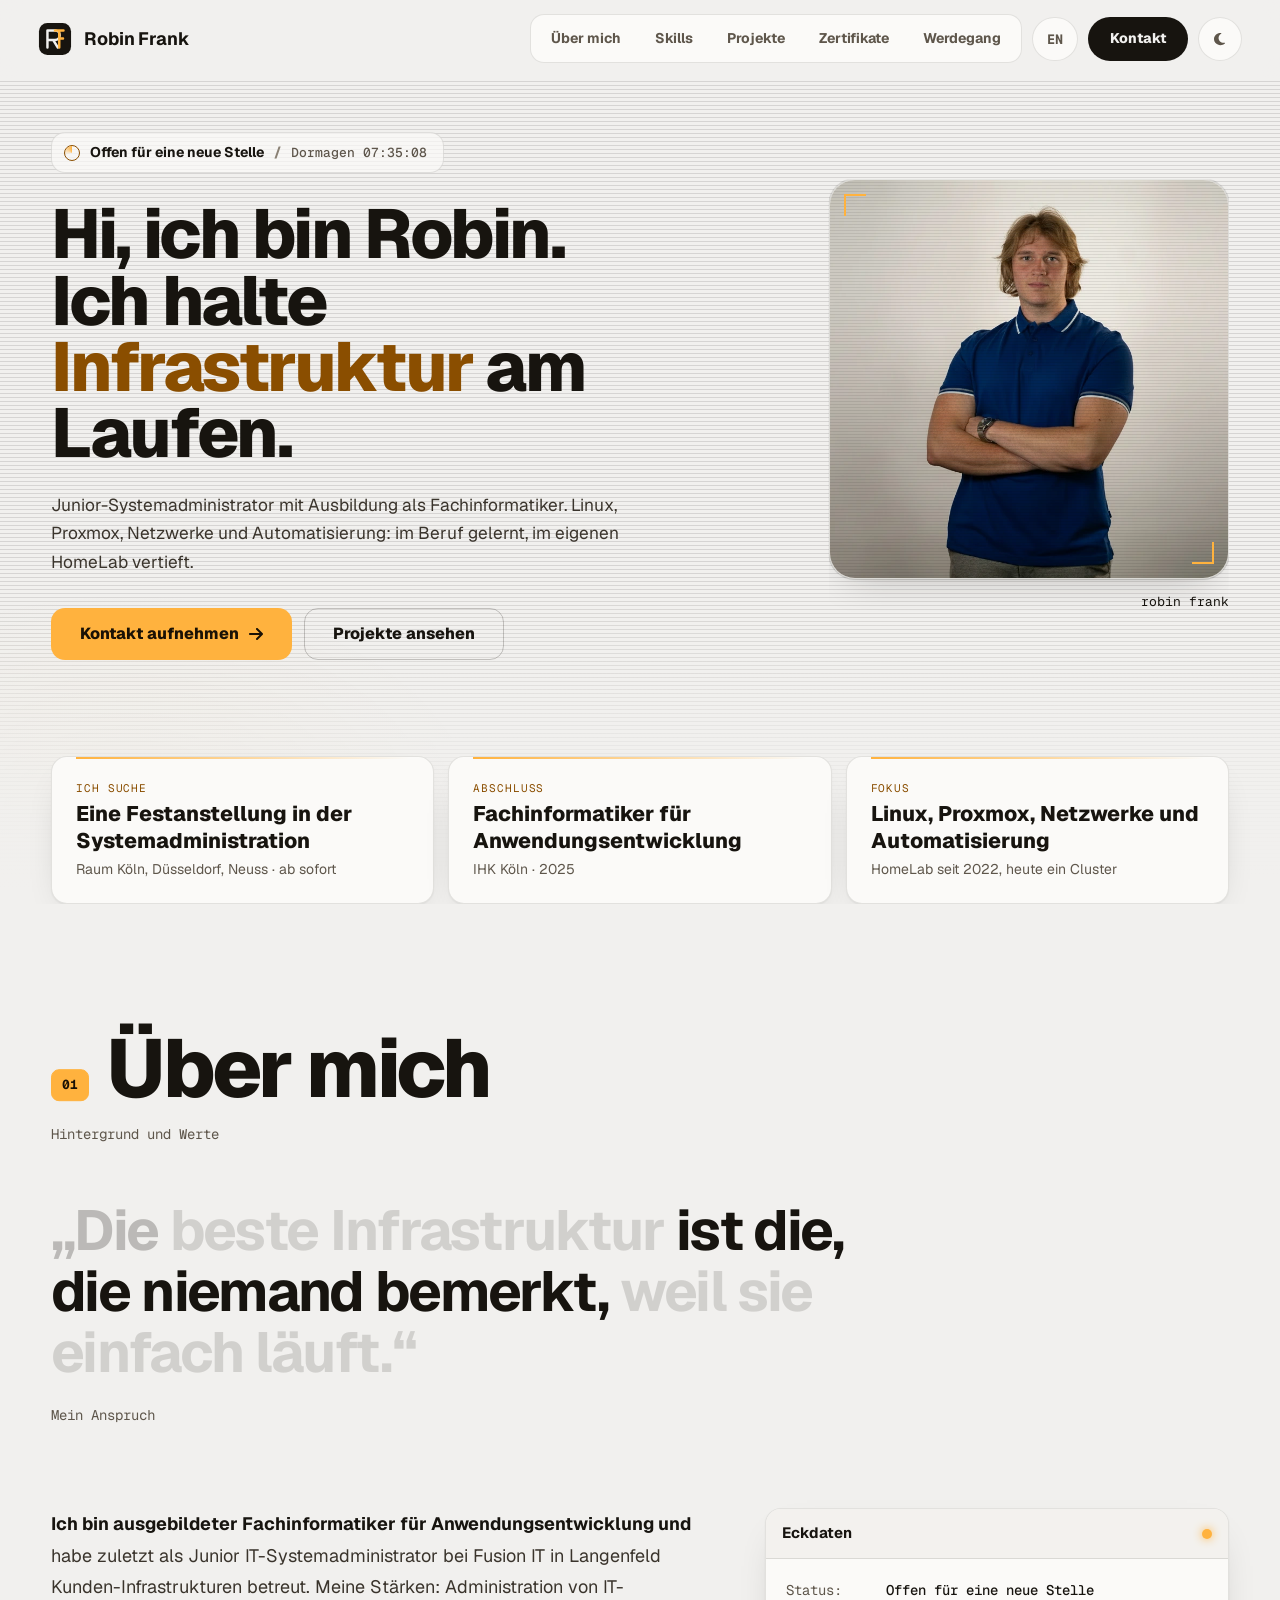
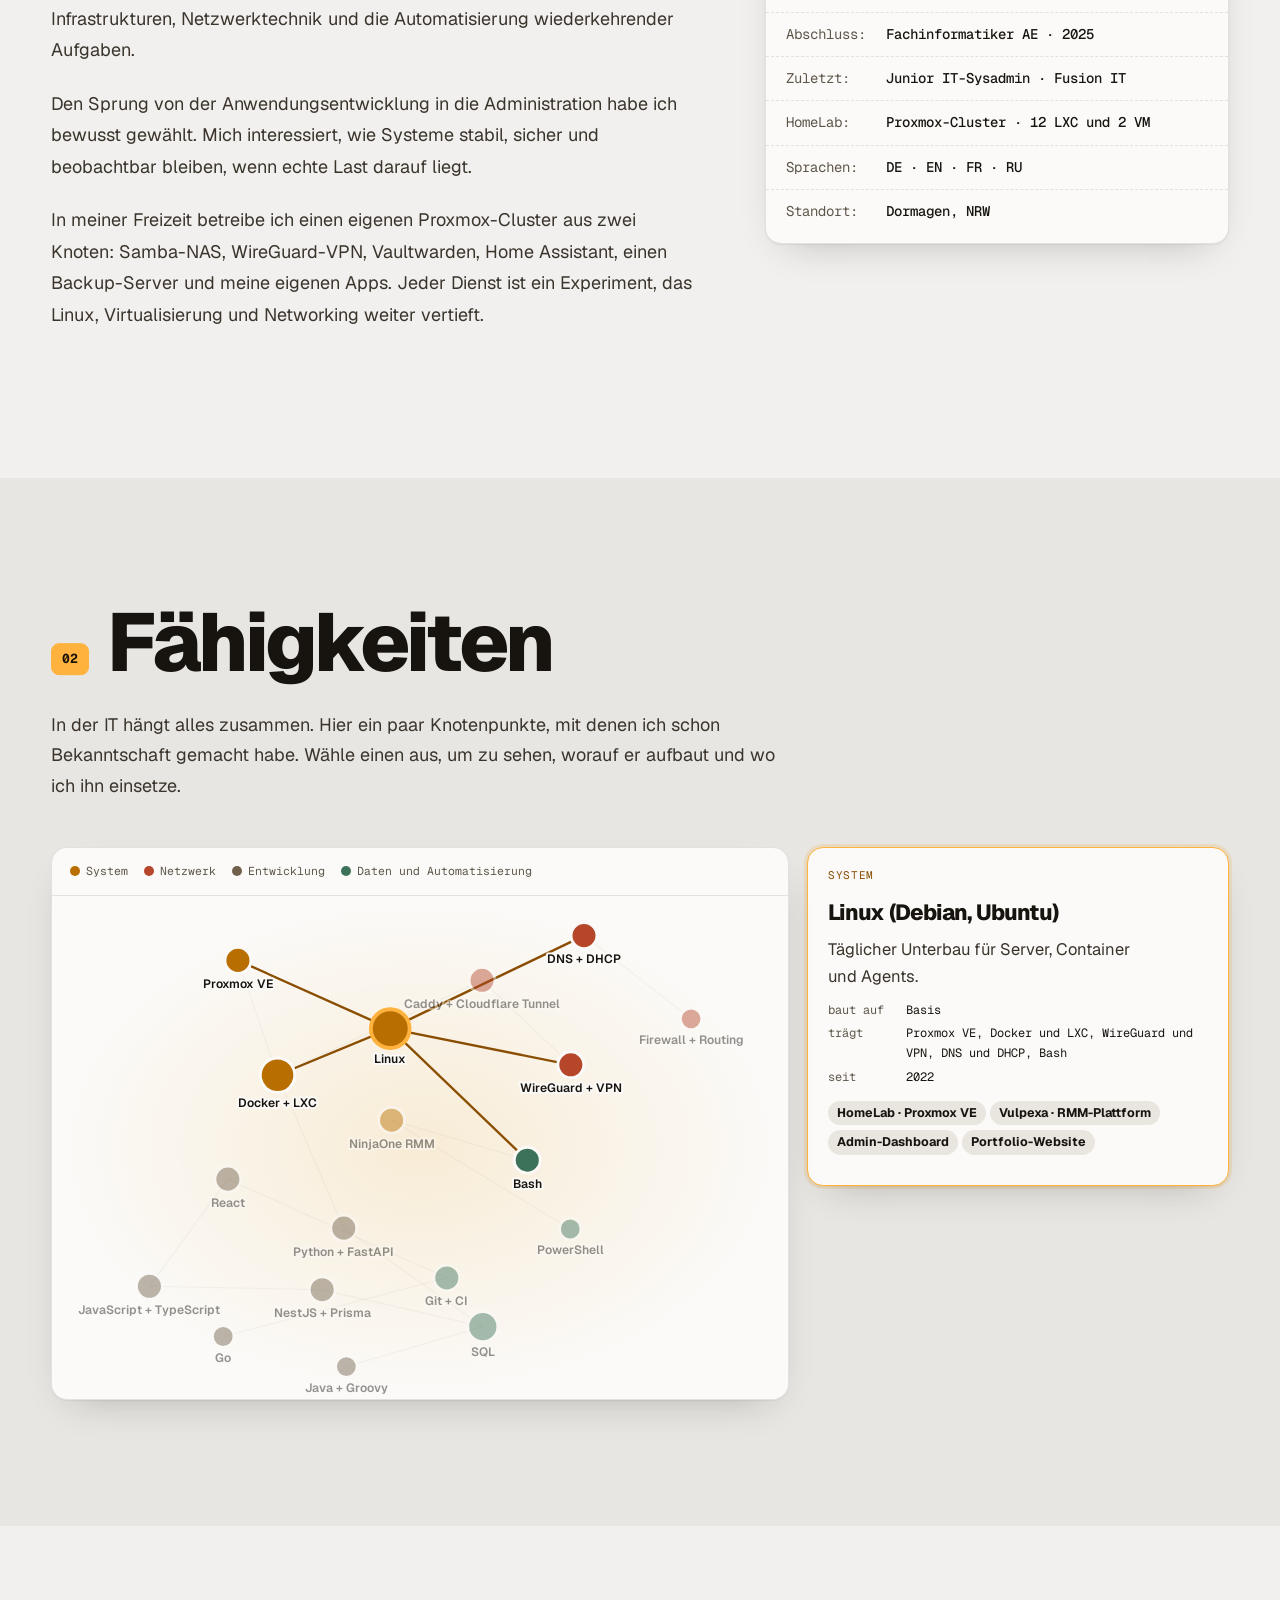
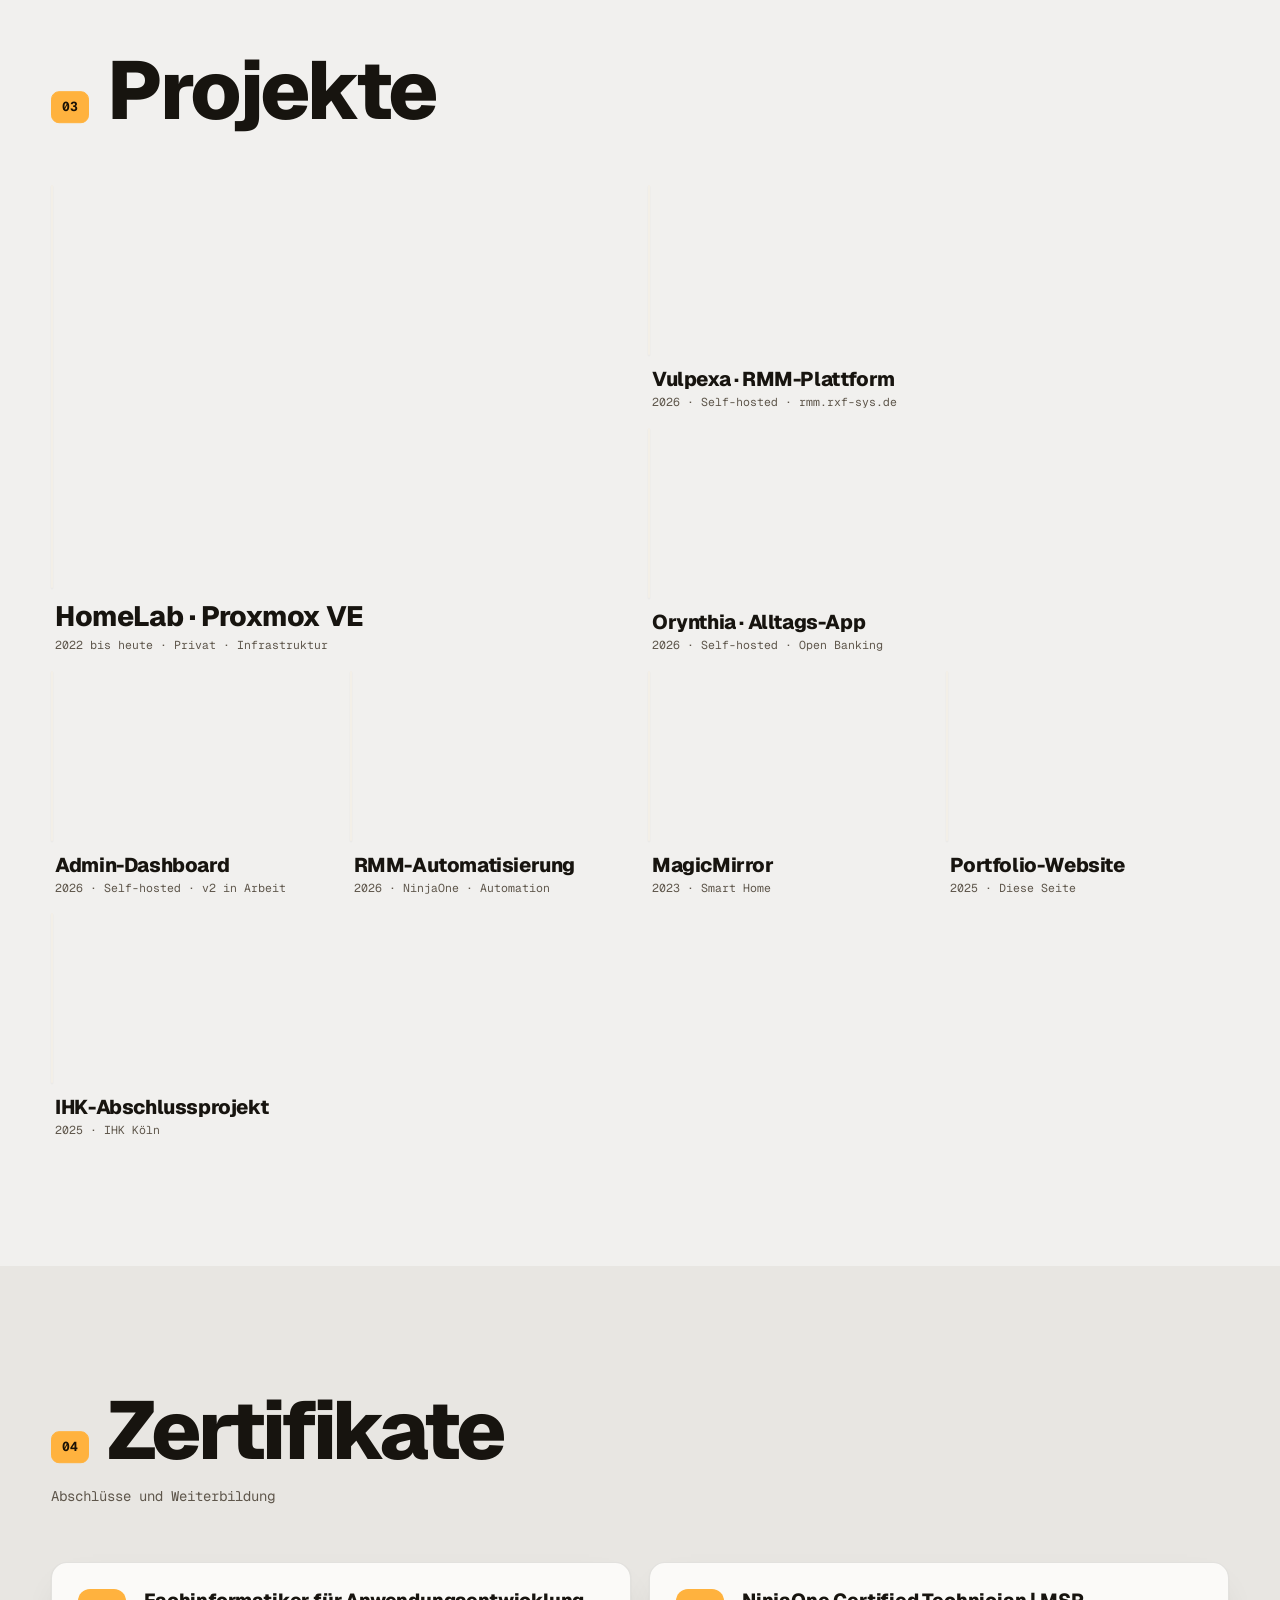
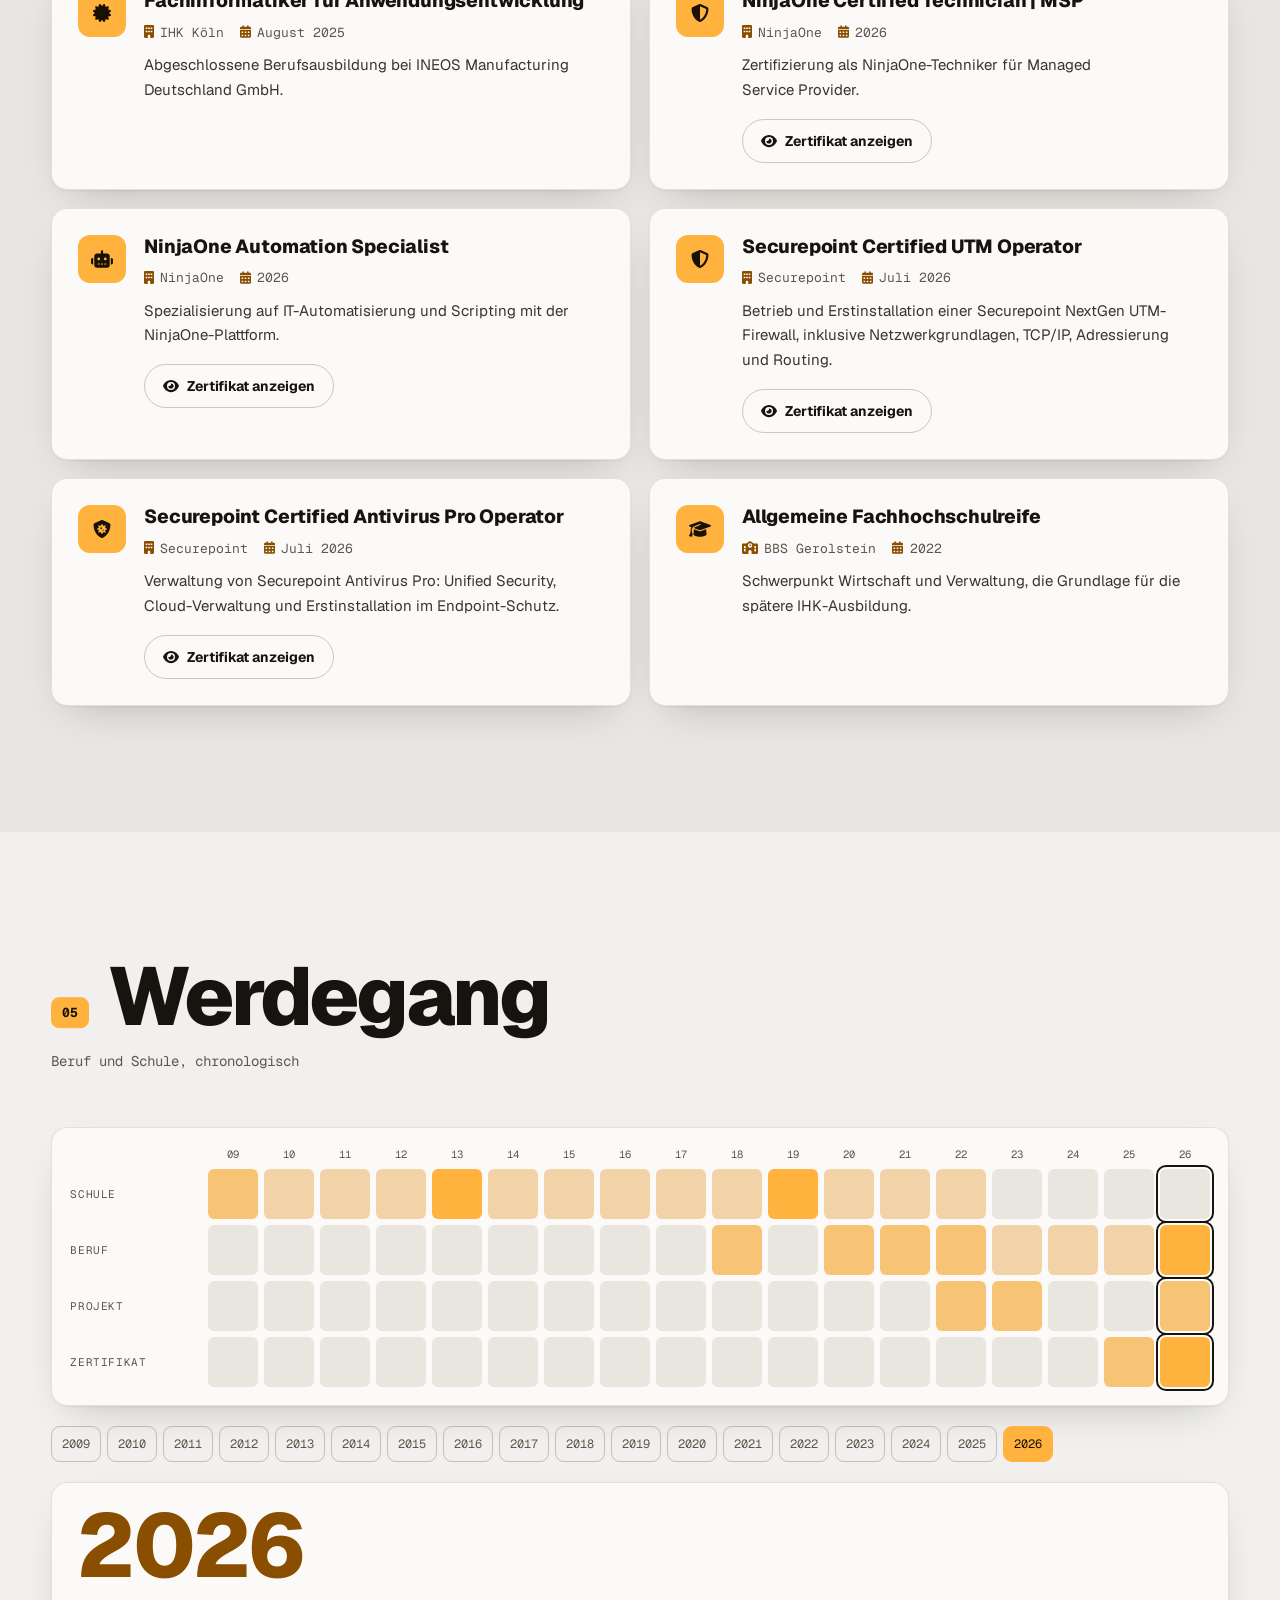
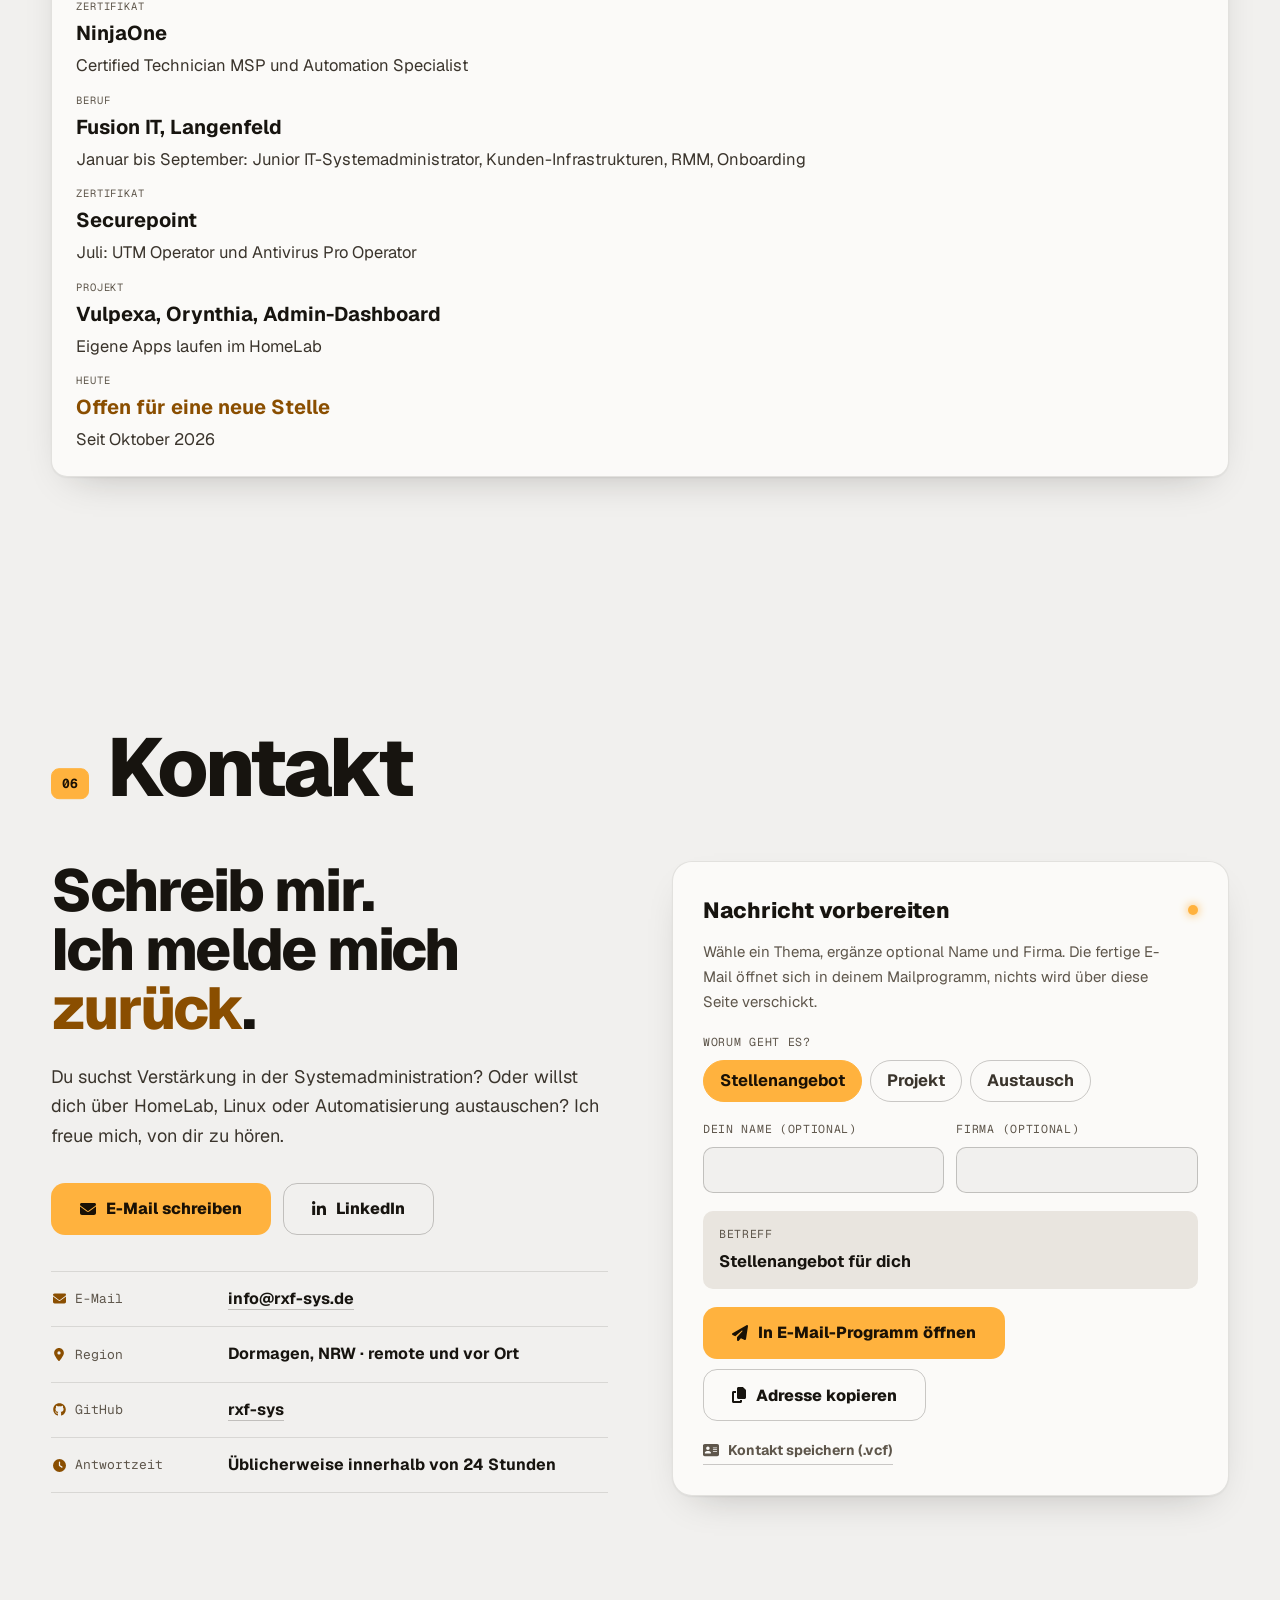
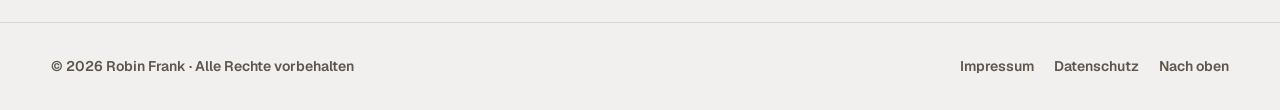
==== commit 105738f4: "Correct project facts and drop dead core tokens HomeLab is a two-node cluster with a QDevice (12 LXC" ====
--- a/index.html
+++ b/index.html
@@ -39,7 +39,7 @@
 <script>(function(){try{var t=localStorage.getItem('pf2-theme');if(t!=='dark'&&t!=='light')t=window.matchMedia('(prefers-color-scheme: dark)').matches?'dark':'light';document.documentElement.setAttribute('data-theme',t)}catch(e){}})()</script>
 
 <link rel="preload" href="/assets/fonts/geist-latin-wght-normal.woff2" as="font" type="font/woff2" crossorigin />
-<link rel="stylesheet" href="/index.css?v=2026-11-10" />
+<link rel="stylesheet" href="/index.css?v=2026-11-25" />
 <script src="/assets/js/boot.js?v=2026-11-07"></script>
 <script type="application/ld+json">
 {
@@ -125,7 +125,7 @@
         </div><div class="fact">
           <dt class="fact-k" data-i18n="who.focus.k">Fokus</dt>
           <dd class="fact-v" data-i18n="who.focus.v">Linux, Proxmox, Netzwerke und Automatisierung</dd>
-          <dd class="fact-m" data-i18n="who.focus.m">Eigenes HomeLab seit 2022</dd>
+          <dd class="fact-m" data-i18n="who.focus.m">HomeLab seit 2022, heute ein Cluster</dd>
         </div>
       </dl>
     </div>
@@ -146,11 +146,11 @@
         <div class="about-text reveal" data-stagger>
           <p data-i18n="about.p1">Ich bin ausgebildeter Fachinformatiker für Anwendungsentwicklung und habe zuletzt als Junior IT-Systemadministrator bei Fusion IT in Langenfeld Kunden-Infrastrukturen betreut. Meine Stärken: Administration von IT-Infrastrukturen, Netzwerktechnik und die Automatisierung wiederkehrender Aufgaben.</p>
           <p data-i18n="about.p2">Den Sprung von der Anwendungsentwicklung in die Administration habe ich bewusst gewählt. Mich interessiert, wie Systeme stabil, sicher und beobachtbar bleiben, wenn echte Last darauf liegt.</p>
-          <p data-i18n="about.p3">In meiner Freizeit betreibe ich ein eigenes HomeLab auf Proxmox VE: Samba-NAS, WireGuard-VPN, Vaultwarden, Portainer und meine eigenen Apps. Jeder Container ist ein Experiment, das Linux, Virtualisierung und Networking weiter vertieft.</p>
+          <p data-i18n="about.p3">In meiner Freizeit betreibe ich einen eigenen Proxmox-Cluster aus zwei Knoten: Samba-NAS, WireGuard-VPN, Vaultwarden, Home Assistant, einen Backup-Server und meine eigenen Apps. Jeder Dienst ist ein Experiment, das Linux, Virtualisierung und Networking weiter vertieft.</p>
         </div>
         <aside class="spec reveal" aria-label="Eckdaten">
           <div class="spec-bar"><span data-i18n="facts.title">Eckdaten</span><span class="spec-led" aria-hidden="true"></span></div>
-          <dl class="spec-list" data-stagger><div class="spec-row"><dt data-i18n="fact.status">Status</dt><dd data-i18n="fact.statusV">Offen für eine neue Stelle</dd></div><div class="spec-row"><dt data-i18n="fact.degree">Abschluss</dt><dd data-i18n="fact.degreeV">Fachinformatiker AE · 2025</dd></div><div class="spec-row"><dt data-i18n="fact.last">Zuletzt</dt><dd data-i18n="fact.lastV">Junior IT-Sysadmin · Fusion IT</dd></div><div class="spec-row"><dt data-i18n="fact.lab">HomeLab</dt><dd data-i18n="fact.labV">Proxmox VE · 10 LXC und 2 VM</dd></div><div class="spec-row"><dt data-i18n="fact.lang">Sprachen</dt><dd>DE · EN · FR · RU</dd></div><div class="spec-row"><dt data-i18n="fact.loc">Standort</dt><dd>Dormagen, NRW</dd></div></dl>
+          <dl class="spec-list" data-stagger><div class="spec-row"><dt data-i18n="fact.status">Status</dt><dd data-i18n="fact.statusV">Offen für eine neue Stelle</dd></div><div class="spec-row"><dt data-i18n="fact.degree">Abschluss</dt><dd data-i18n="fact.degreeV">Fachinformatiker AE · 2025</dd></div><div class="spec-row"><dt data-i18n="fact.last">Zuletzt</dt><dd data-i18n="fact.lastV">Junior IT-Sysadmin · Fusion IT</dd></div><div class="spec-row"><dt data-i18n="fact.lab">HomeLab</dt><dd data-i18n="fact.labV">Proxmox-Cluster · 12 LXC und 2 VM</dd></div><div class="spec-row"><dt data-i18n="fact.lang">Sprachen</dt><dd>DE · EN · FR · RU</dd></div><div class="spec-row"><dt data-i18n="fact.loc">Standort</dt><dd>Dormagen, NRW</dd></div></dl>
         </aside>
       </div>
     </div>
@@ -380,7 +380,7 @@
               <span class="scr-cover cover-vulpexa" aria-hidden="true"></span>
               <span class="scr-scan" aria-hidden="true"></span>
               <span class="scr-ch mono">CH 02</span>
-              <span class="project-status st-wip" data-i18n="st.wip">In Arbeit</span>
+              <span class="project-status st-live" data-i18n="st.live">Live</span>
             </span>
             <span class="scr-label">
               <span class="scr-title" data-project-title data-i18n="proj.vulpexa.title">Vulpexa · RMM-Plattform</span>
@@ -393,7 +393,7 @@
               <span class="scr-cover cover-orynthia" aria-hidden="true"></span>
               <span class="scr-scan" aria-hidden="true"></span>
               <span class="scr-ch mono">CH 03</span>
-              <span class="project-status st-wip" data-i18n="st.wip">In Arbeit</span>
+              <span class="project-status st-wip" data-i18n="st.remake">Remake geplant</span>
             </span>
             <span class="scr-label">
               <span class="scr-title" data-project-title data-i18n="proj.orynthia.title">Orynthia · Alltags-App</span>
@@ -621,26 +621,26 @@
         <h3 class="pd-title" data-i18n="proj.homelab.title">HomeLab · Proxmox VE</h3>
         <p class="project-meta mono" data-i18n="proj.homelab.meta">2022 bis heute · Privat · Infrastruktur</p>
       </div>
-      <p class="project-desc" data-i18n="proj.homelab.desc">Mein selbst gehostetes Labor: ein Proxmox-VE-Knoten mit zehn LXC-Containern für Samba-NAS, WireGuard-VPN, Vaultwarden, Portainer und meine eigenen Apps. Vaultwarden ersetzt den Cloud-Passwort-Manager, WireGuard öffnet einen sicheren Tunnel von unterwegs.</p>
-      <dl class="pd-stats"><div><dt>10</dt><dd data-i18n="proj.homelab.s0">LXC-Container</dd></div><div><dt>2</dt><dd data-i18n="proj.homelab.s1">VMs</dd></div><div><dt>2022</dt><dd data-i18n="proj.homelab.s2">in Betrieb seit</dd></div></dl>
+      <p class="project-desc" data-i18n="proj.homelab.desc">Mein selbst gehostetes Labor: ein Proxmox-Cluster aus zwei Knoten und einem QDevice mit 12 LXC-Containern und 2 VMs für Samba-NAS, WireGuard-VPN, Vaultwarden, Home Assistant, einen Backup-Server und meine eigenen Apps. Vaultwarden ersetzt den Cloud-Passwort-Manager, WireGuard öffnet einen sicheren Tunnel von unterwegs.</p>
+      <dl class="pd-stats"><div><dt>12</dt><dd data-i18n="proj.homelab.s0">LXC-Container</dd></div><div><dt>2</dt><dd data-i18n="proj.homelab.s1">VMs</dd></div><div><dt>2022</dt><dd data-i18n="proj.homelab.s2">in Betrieb seit</dd></div></dl>
       <div class="pd-case">
           <div><h4 class="pd-label mono" data-i18n="projects.problem">Ausgangslage</h4><p data-i18n="proj.homelab.problem">Eigene Dienste statt Cloud-Abos und ein Ort, an dem ich gefahrlos lernen kann.</p></div>
-          <div><h4 class="pd-label mono" data-i18n="projects.decisions">Entscheidungen</h4><ol class="pd-decisions"><li data-i18n="proj.homelab.d0">Ein Proxmox-Knoten, Dienste als LXC statt VMs: weniger Overhead pro Dienst.</li><li data-i18n="proj.homelab.d1">Zugriff von außen nur über WireGuard und Cloudflare Tunnel, keine offenen Ports.</li><li data-i18n="proj.homelab.d2">Snapshots vor jedem Experiment, damit ein Fehler nie das Netz lahmlegt.</li></ol></div>
+          <div><h4 class="pd-label mono" data-i18n="projects.decisions">Entscheidungen</h4><ol class="pd-decisions"><li data-i18n="proj.homelab.d0">Zwei Knoten plus QDevice, Dienste als LXC statt VMs: Das Cluster bleibt bei Wartung beschlussfähig, jeder Dienst braucht wenig Overhead.</li><li data-i18n="proj.homelab.d1">Zugriff von außen nur über WireGuard und Cloudflare Tunnel, keine offenen Ports.</li><li data-i18n="proj.homelab.d2">Snapshots vor jedem Experiment, damit ein Fehler nie das Netz lahmlegt.</li></ol></div>
         </div>
       <figure class="pd-arch">
           <figcaption class="pd-label mono" data-i18n="projects.arch">Architektur</figcaption>
-          <div class="pd-arch-scroll"><svg class="arch-svg" viewBox="0 0 910 216" width="910" height="216" role="img" aria-label="Architektur HomeLab · Proxmox VE"><path class="ar-edge" d="M208 108C225 108 225 34 242 34"/><path class="ar-edge" d="M208 108C225 108 225 182 242 182"/><path class="ar-edge" d="M438 34C455 34 455 108 472 108"/><path class="ar-edge" d="M438 182C455 182 455 108 472 108"/><path class="ar-edge" d="M668 108C685 108 685 34 702 34"/><path class="ar-edge" d="M668 108C685 108 685 182 702 182"/><g class="ar-node" transform="translate(12 86)"><rect width="196" height="44" rx="8"/><text x="98.0" y="26.0">Internet</text></g><g class="ar-node" transform="translate(242 12)"><rect width="196" height="44" rx="8"/><text x="98.0" y="26.0">Cloudflare Tunnel</text></g><g class="ar-node" transform="translate(242 160)"><rect width="196" height="44" rx="8"/><text x="98.0" y="26.0">WireGuard</text></g><g class="ar-node" transform="translate(472 86)"><rect width="196" height="44" rx="8"/><text x="98.0" y="26.0">Proxmox VE</text></g><g class="ar-node" transform="translate(702 12)"><rect width="196" height="44" rx="8"/><text x="98.0" y="26.0">Vulpexa · Orynthia · Portfolio</text></g><g class="ar-node" transform="translate(702 160)"><rect width="196" height="44" rx="8"/><text x="98.0" y="26.0">Vaultwarden · Samba · Portainer</text></g></svg></div>
+          <div class="pd-arch-scroll"><svg class="arch-svg" viewBox="0 0 910 216" width="910" height="216" role="img" aria-label="Architektur HomeLab · Proxmox VE"><path class="ar-edge" d="M208 108C225 108 225 34 242 34"/><path class="ar-edge" d="M208 108C225 108 225 182 242 182"/><path class="ar-edge" d="M438 34C455 34 455 108 472 108"/><path class="ar-edge" d="M438 182C455 182 455 108 472 108"/><path class="ar-edge" d="M668 108C685 108 685 34 702 34"/><path class="ar-edge" d="M668 108C685 108 685 182 702 182"/><g class="ar-node" transform="translate(12 86)"><rect width="196" height="44" rx="8"/><text x="98.0" y="26.0">Internet</text></g><g class="ar-node" transform="translate(242 12)"><rect width="196" height="44" rx="8"/><text x="98.0" y="26.0">Cloudflare Tunnel</text></g><g class="ar-node" transform="translate(242 160)"><rect width="196" height="44" rx="8"/><text x="98.0" y="26.0">WireGuard</text></g><g class="ar-node" transform="translate(472 86)"><rect width="196" height="44" rx="8"/><text x="98.0" y="26.0">Proxmox-Cluster</text></g><g class="ar-node" transform="translate(702 12)"><rect width="196" height="44" rx="8"/><text x="98.0" y="26.0">Vulpexa · Orynthia · Portfolio</text></g><g class="ar-node" transform="translate(702 160)"><rect width="196" height="44" rx="8"/><text x="98.0" y="26.0">Vaultwarden · Samba · PBS</text></g></svg></div>
         </figure>
-      <ul class="tags"><li class="tag">Proxmox VE</li><li class="tag">Debian</li><li class="tag">LXC</li><li class="tag">WireGuard</li><li class="tag">Vaultwarden</li><li class="tag">Samba</li></ul>
+      <ul class="tags"><li class="tag">Proxmox VE</li><li class="tag">Cluster + QDevice</li><li class="tag">Debian</li><li class="tag">LXC</li><li class="tag">WireGuard</li><li class="tag">Vaultwarden</li><li class="tag">Samba</li></ul>
 
     </template><template id="tpl-proj-vulpexa">
       <div class="pd-cover cover-vulpexa" aria-hidden="true"></div>
       <div class="pd-head">
-        <p class="pd-kicker mono"><span class="project-status st-wip" data-i18n="st.wip">In Arbeit</span> <span class="pd-asof" data-i18n="projects.asof">Stand 11/2026</span></p>
+        <p class="pd-kicker mono"><span class="project-status st-live" data-i18n="st.live">Live</span> <span class="pd-asof" data-i18n="projects.asof">Stand 11/2026</span></p>
         <h3 class="pd-title" data-i18n="proj.vulpexa.title">Vulpexa · RMM-Plattform</h3>
         <p class="project-meta mono" data-i18n="proj.vulpexa.meta">2026 · Self-hosted · rmm.rxf-sys.de</p>
       </div>
-      <p class="project-desc" data-i18n="proj.vulpexa.desc">Schlankes, selbst gehostetes RMM-Tool für die eigenen Server und die Geräte der Familie, nach dem Vorbild von NinjaOne. Monitoring, Patches, Skripte mit Live-Output und Fernwartung über RustDesk.</p>
+      <p class="project-desc" data-i18n="proj.vulpexa.desc">Schlankes, selbst gehostetes RMM-Tool für die eigenen Server und die Geräte der Familie, nach dem Vorbild von NinjaOne. Monitoring, Patches, Skripte mit Live-Output und Fernwartung über RustDesk. Läuft produktiv; die Entwicklung ruht, seit der Code Grundlage eines Produkts in Vorbereitung ist.</p>
       <dl class="pd-stats"><div><dt>60 s</dt><dd data-i18n="proj.vulpexa.s0">Heartbeat</dd></div><div><dt>3</dt><dd data-i18n="proj.vulpexa.s1">Plattformen</dd></div><div><dt>0</dt><dd data-i18n="proj.vulpexa.s2">offene Ports pro Gerät</dd></div></dl>
       <div class="pd-case">
           <div><h4 class="pd-label mono" data-i18n="projects.problem">Ausgangslage</h4><p data-i18n="proj.vulpexa.problem">Fünf bis fünfzehn Geräte betreuen, ohne ein Enterprise-RMM zu bezahlen.</p></div>
@@ -655,11 +655,11 @@
     </template><template id="tpl-proj-orynthia">
       <div class="pd-cover cover-orynthia" aria-hidden="true"></div>
       <div class="pd-head">
-        <p class="pd-kicker mono"><span class="project-status st-wip" data-i18n="st.wip">In Arbeit</span> <span class="pd-asof" data-i18n="projects.asof">Stand 11/2026</span></p>
+        <p class="pd-kicker mono"><span class="project-status st-wip" data-i18n="st.remake">Remake geplant</span> <span class="pd-asof" data-i18n="projects.asof">Stand 11/2026</span></p>
         <h3 class="pd-title" data-i18n="proj.orynthia.title">Orynthia · Alltags-App</h3>
         <p class="project-meta mono" data-i18n="proj.orynthia.meta">2026 · Self-hosted · Open Banking</p>
       </div>
-      <p class="project-desc" data-i18n="proj.orynthia.desc">Self-hosted Allrounder für den digitalen Alltag: Finanzen mit Open Banking (PSD2), Kalender, Aufgaben, Rezepte, Wochenplan, Listen, Notizen und Reisen. Die Module greifen ineinander: Rezepte wandern in den Wochenplan, der Wochenplan erzeugt die Einkaufsliste.</p>
+      <p class="project-desc" data-i18n="proj.orynthia.desc">Self-hosted Allrounder für den digitalen Alltag: Finanzen mit Open Banking (PSD2), Kalender, Aufgaben, Rezepte, Wochenplan, Listen, Notizen und Reisen. Die Module greifen ineinander: Rezepte wandern in den Wochenplan, der Wochenplan erzeugt die Einkaufsliste. Ein Remake ist geplant: Orynthia wird in zwei eigenständige Apps aufgeteilt, Orynthia Everyday für den Alltag und Orynthia Finance für die Finanzen. Bis beide produktiv sind, läuft die heutige Version weiter.</p>
       <dl class="pd-stats"><div><dt>10</dt><dd data-i18n="proj.orynthia.s0">Module</dd></div><div><dt>PSD2</dt><dd data-i18n="proj.orynthia.s1">Bankanbindung</dd></div><div><dt>2FA</dt><dd data-i18n="proj.orynthia.s2">TOTP</dd></div></dl>
       <div class="pd-case">
           <div><h4 class="pd-label mono" data-i18n="projects.problem">Ausgangslage</h4><p data-i18n="proj.orynthia.problem">Finanzen, Termine und Haushalt lagen in fünf verschiedenen Apps.</p></div>
@@ -678,11 +678,11 @@
         <h3 class="pd-title" data-i18n="proj.admin.title">Admin-Dashboard</h3>
         <p class="project-meta mono" data-i18n="proj.admin.meta">2026 · Self-hosted · v2 in Arbeit</p>
       </div>
-      <p class="project-desc" data-i18n="proj.admin.desc">Live-Dashboard für den Homeserver: Proxmox-Host und Gäste, UniFi-Netzwerk, Backups im Proxmox Backup Server, Cloudflare-Tunnel und DNS sowie ein Audit mit zwölf Prüfungen und Score. Die v2 bringt Rollen, API-Tokens, TOTP und ntfy-Push.</p>
-
-
-
-      <ul class="tags"><li class="tag">FastAPI</li><li class="tag">React / TS</li><li class="tag">Docker</li><li class="tag">Caddy</li></ul>
+      <p class="project-desc" data-i18n="proj.admin.desc">Live-Dashboard für den Homeserver: Proxmox-Host und Gäste, UniFi-Netzwerk, Backups im Proxmox Backup Server, Cloudflare-Tunnel und DNS sowie ein Audit mit zwölf Prüfungen und Score. Die v2 ist ein Neubau mit Plugin-System: Passkey oder TOTP sind Pflicht, jede Route ist standardmäßig gesperrt, Images werden signiert und per Pull ausgerollt.</p>
+
+
+
+      <ul class="tags"><li class="tag">FastAPI</li><li class="tag">Fastify</li><li class="tag">React / TS</li><li class="tag">Passkeys</li><li class="tag">Caddy</li></ul>
       <div class="project-links"><a href="https://github.com/rxf-sys/admin.rxf-sys.de/tree/v2" target="_blank" rel="noopener noreferrer"><i class="fab fa-github" aria-hidden="true"></i> Source (v2)</a></div>
     </template><template id="tpl-proj-rmm">
 
@@ -742,6 +742,6 @@
 <script src="/assets/vendor/SplitText.min.js?v=3.13.0"></script>
 <script src="/assets/vendor/Flip.min.js?v=3.13.0"></script>
 <script src="/assets/vendor/lenis.min.js?v=1.3.11"></script>
-<script src="/index.js?v=2026-11-10"></script>
+<script src="/index.js?v=2026-11-25"></script>
 </body>
 </html>
--- a/index.css
+++ b/index.css
@@ -5,72 +5,13 @@
    ============================================================ */
 
 :root {
-  /* Fixed palette */
-  --lime: #C6F432;
-  --lime-deep: #4A6B00;
-  --ink-black: #0B0F0E;
-  --paper: #ECEEE6;
-
-  /* Semantics — light ("paper") */
-  --bg: #ECEEE6;
-  --bg-2: #E3E6DC;
-  --card: #F7F8F3;
-  --card-2: #EEF0E8;
-  --tile-soft: #E6E9DF;
-  --blue-tile: #DCE0D3;
-  --line: rgba(15, 20, 18, 0.11);
-  --line-strong: rgba(15, 20, 18, 0.2);
-  --ink: #0F1412;
-  --body: #2B322E;
-  --muted: #4F5751;
-  --faint: #7A827C;
-  --accent: #C6F432;
-  --accent-ink: #436100;
-  --on-accent: #0F1412;
-  --accent-soft: rgba(110, 150, 0, 0.13);
-  --amber: #8F5400;
-  --amber-soft: rgba(196, 122, 0, 0.14);
-  --grid-dot: rgba(15, 20, 18, 0.16);
-  --scrim: rgba(11, 15, 14, 0.9);
-
-  --shadow: 0 1px 2px rgba(15, 20, 18, 0.06), 0 12px 32px -18px rgba(15, 20, 18, 0.22);
-  --shadow-hover: 0 2px 4px rgba(15, 20, 18, 0.06), 0 24px 48px -20px rgba(15, 20, 18, 0.32);
-
-  --r: 20px;
-  --r-sm: 12px;
-  --head: 'Archivo', 'Segoe UI', sans-serif;
-  --sans: 'Manrope', 'Segoe UI', sans-serif;
-  --mono: 'JetBrains Mono', 'SF Mono', Menlo, Consolas, monospace;
+  /* Structural tokens only. Colours, radii and fonts are defined by the
+     active variant (Variant C · Leitstand, further down). */
   --ease: cubic-bezier(0.22, 1, 0.36, 1);
   --ease-io: cubic-bezier(0.65, 0, 0.35, 1);
 
   --gut: clamp(18px, 4vw, 56px);
   --topbar-h: 72px;
-}
-
-html[data-theme="dark"] {
-  --bg: #0B0F0E;
-  --bg-2: #0F1513;
-  --card: #121916;
-  --card-2: #17201C;
-  --tile-soft: #1A231F;
-  --blue-tile: #222D28;
-  --line: rgba(214, 236, 200, 0.1);
-  --line-strong: rgba(214, 236, 200, 0.2);
-  --ink: #ECEEE6;
-  --body: #C3C9BF;
-  --muted: #9AA297;
-  --faint: #6E776C;
-  --accent: #C6F432;
-  --accent-ink: #C6F432;
-  --on-accent: #0B0F0E;
-  --accent-soft: rgba(198, 244, 50, 0.12);
-  --amber: #FFB547;
-  --amber-soft: rgba(255, 181, 71, 0.13);
-  --grid-dot: rgba(236, 238, 230, 0.15);
-
-  --shadow: 0 1px 0 rgba(255, 255, 255, 0.03) inset, 0 18px 40px -22px rgba(0, 0, 0, 0.7);
-  --shadow-hover: 0 1px 0 rgba(255, 255, 255, 0.05) inset, 0 28px 56px -24px rgba(0, 0, 0, 0.85);
 }
 
 * { box-sizing: border-box; }
@@ -146,11 +87,11 @@
   margin: 0; font-family: var(--mono); font-size: clamp(13px, 1.4vw, 15px);
   line-height: 1.75; white-space: pre-wrap; min-height: 15em;
 }
-.boot-log .ok { color: var(--lime); }
+.boot-log .ok { color: var(--accent); }
 .boot-log .hi { color: #ECEEE6; }
 .boot-log .cursor {
   display: inline-block; width: 0.6em; height: 1.1em; vertical-align: -0.18em;
-  background: var(--lime); animation: blink 1s steps(1) infinite;
+  background: var(--accent); animation: blink 1s steps(1) infinite;
 }
 .boot-hint { display: block; margin-top: 24px; font-family: var(--mono); font-size: 13px; color: #868F84; }
 @keyframes boot-failsafe { to { visibility: hidden; opacity: 0; pointer-events: none; } }
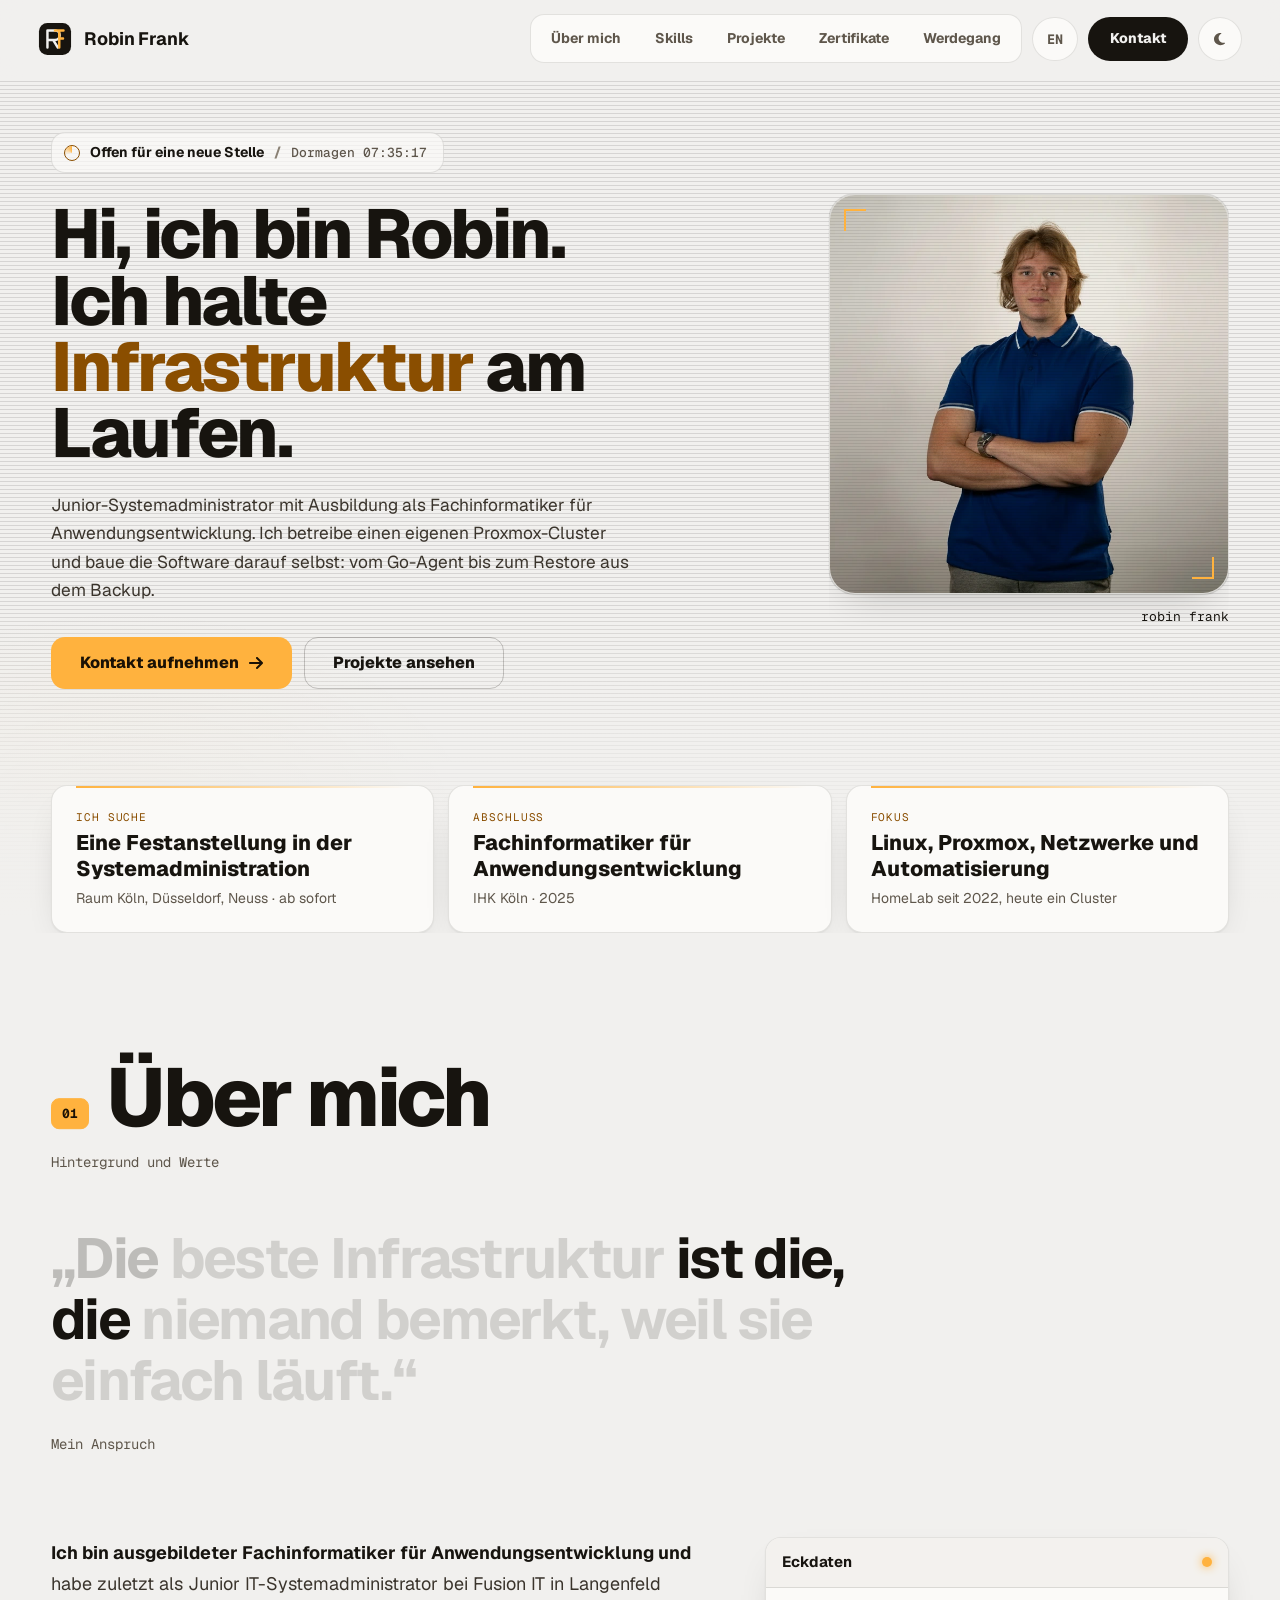
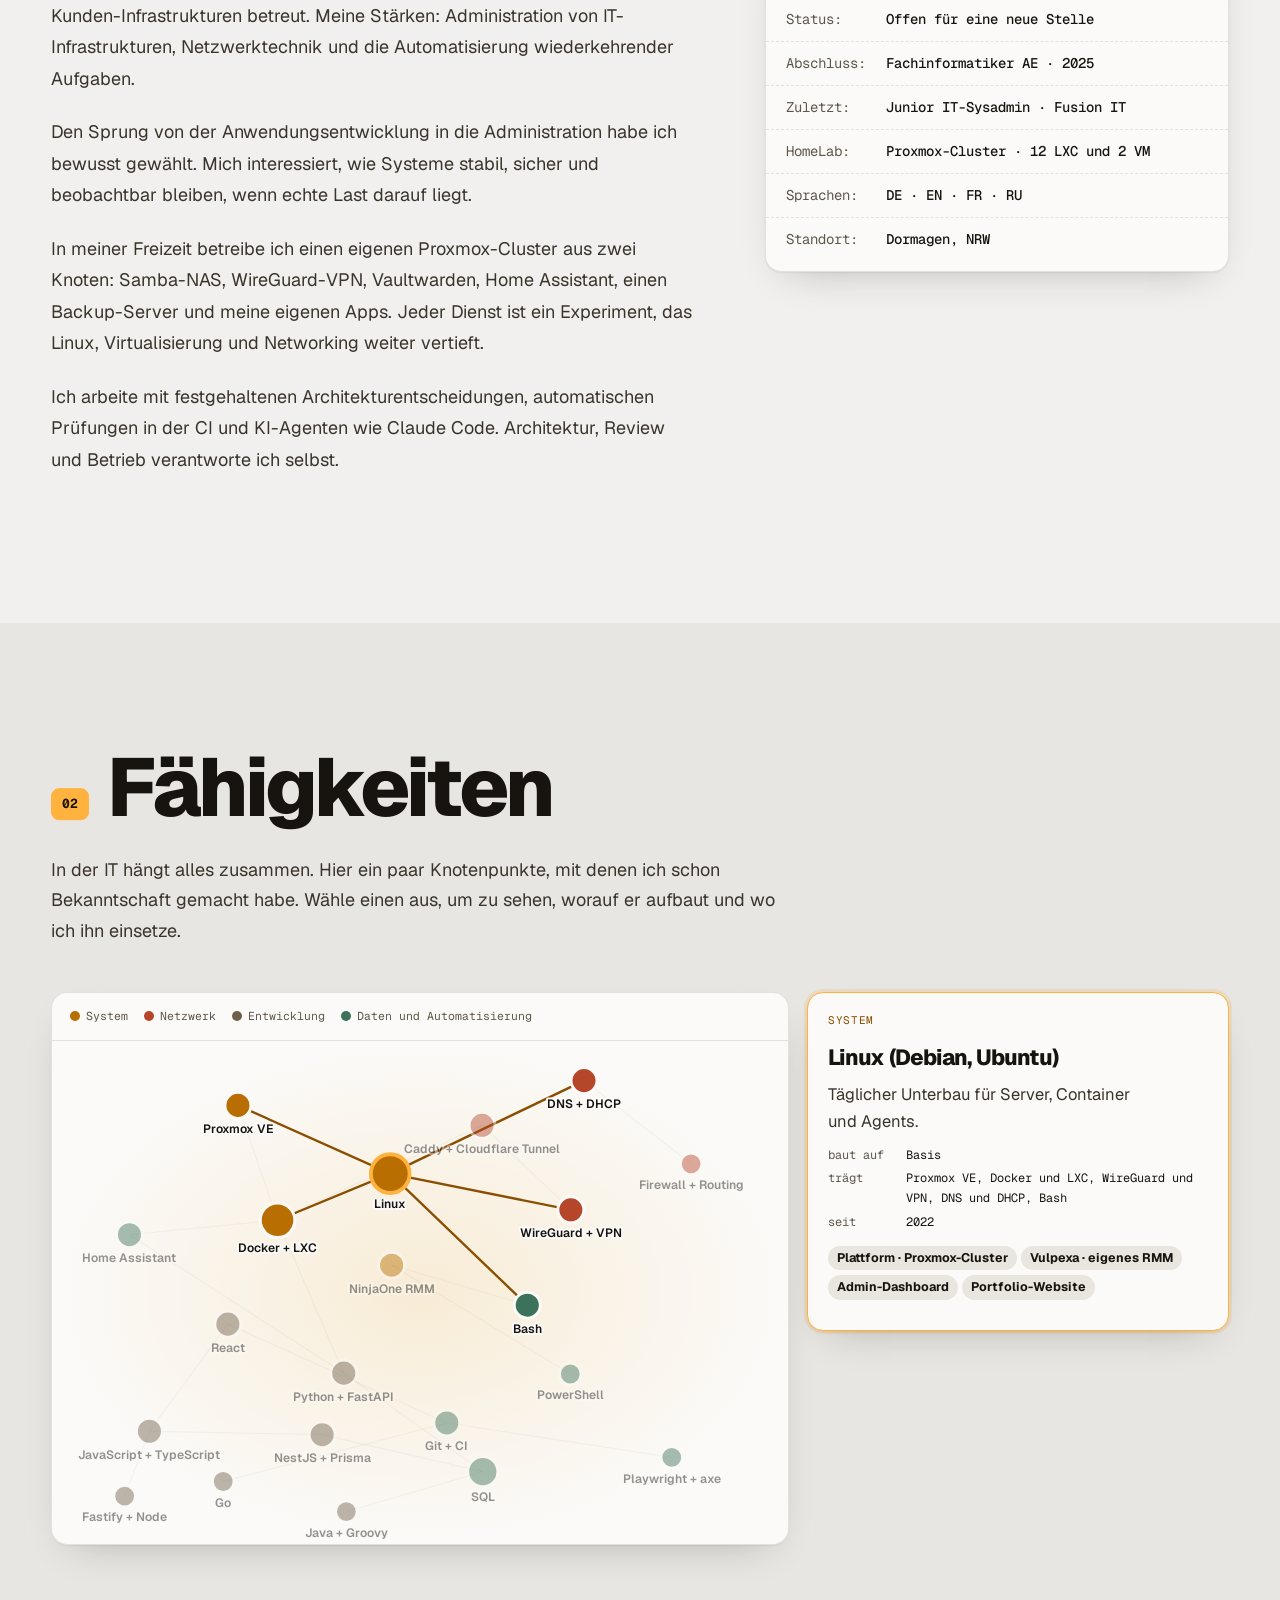
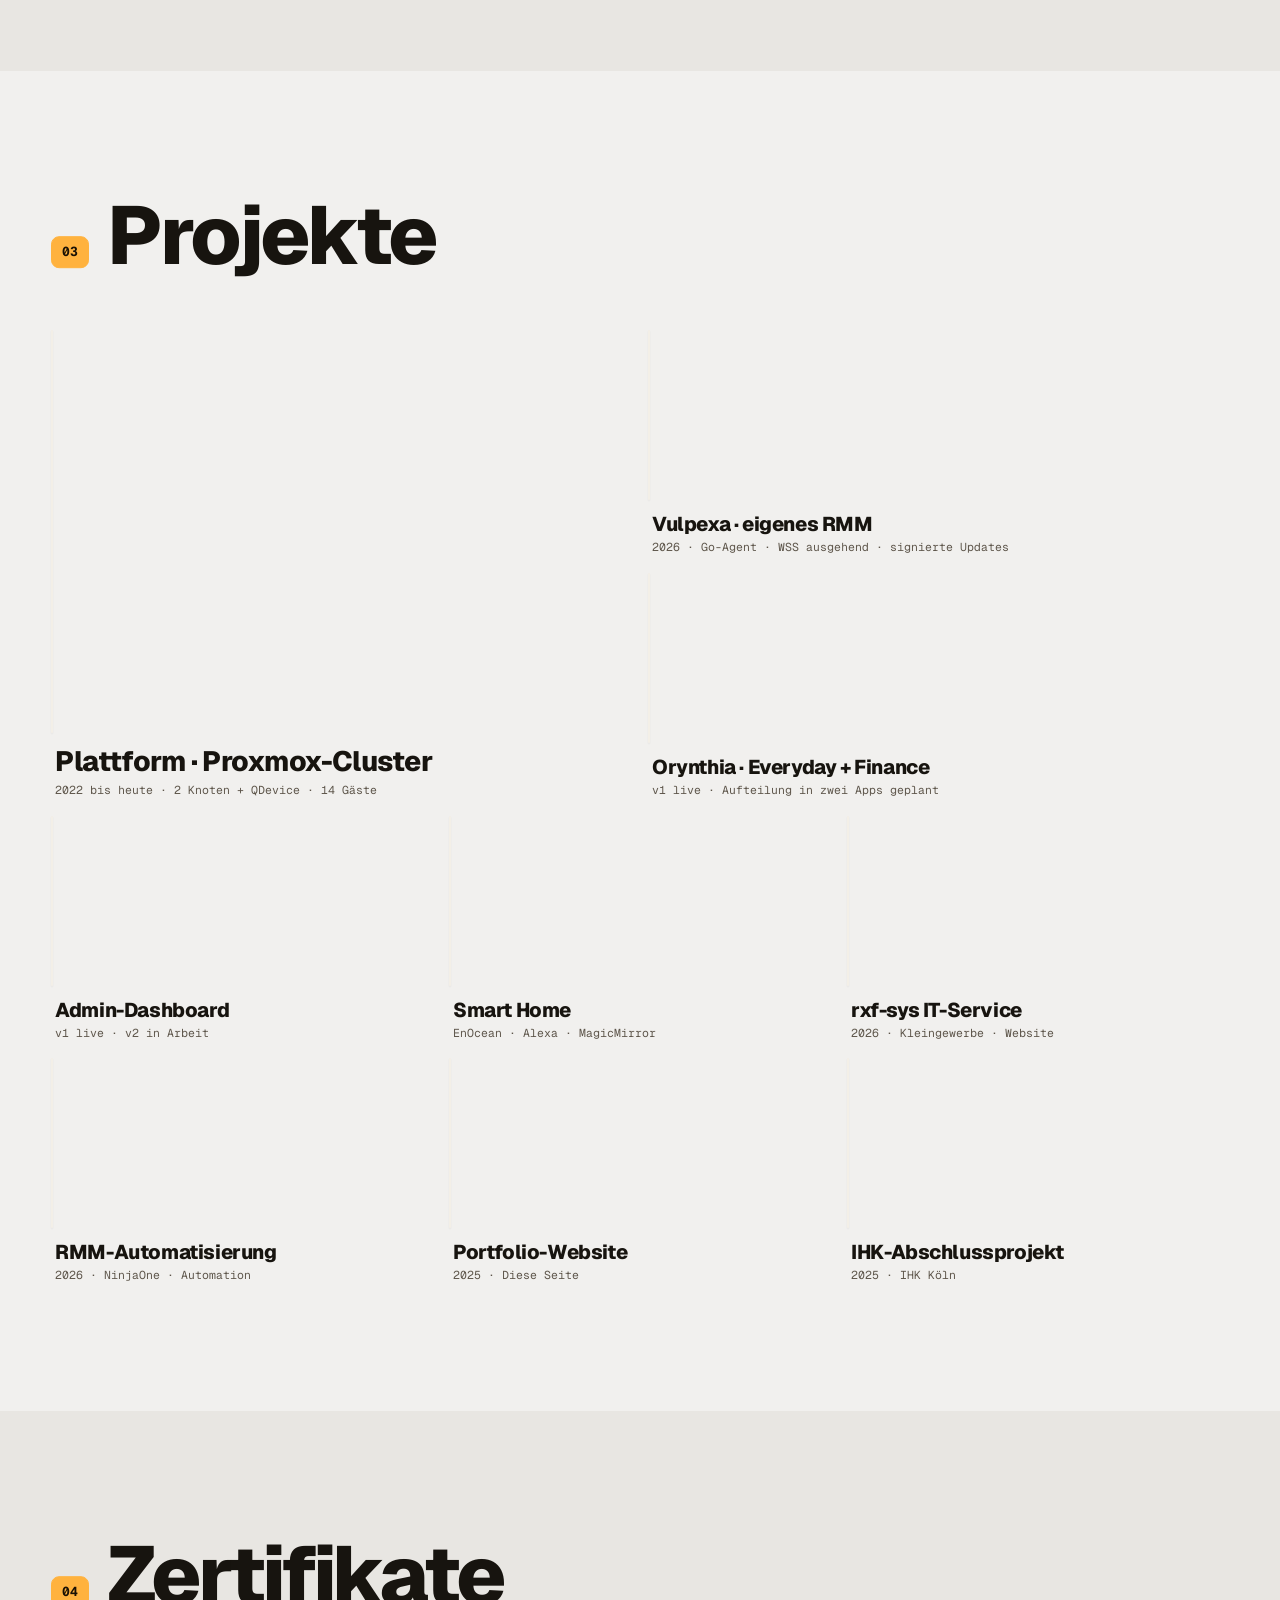
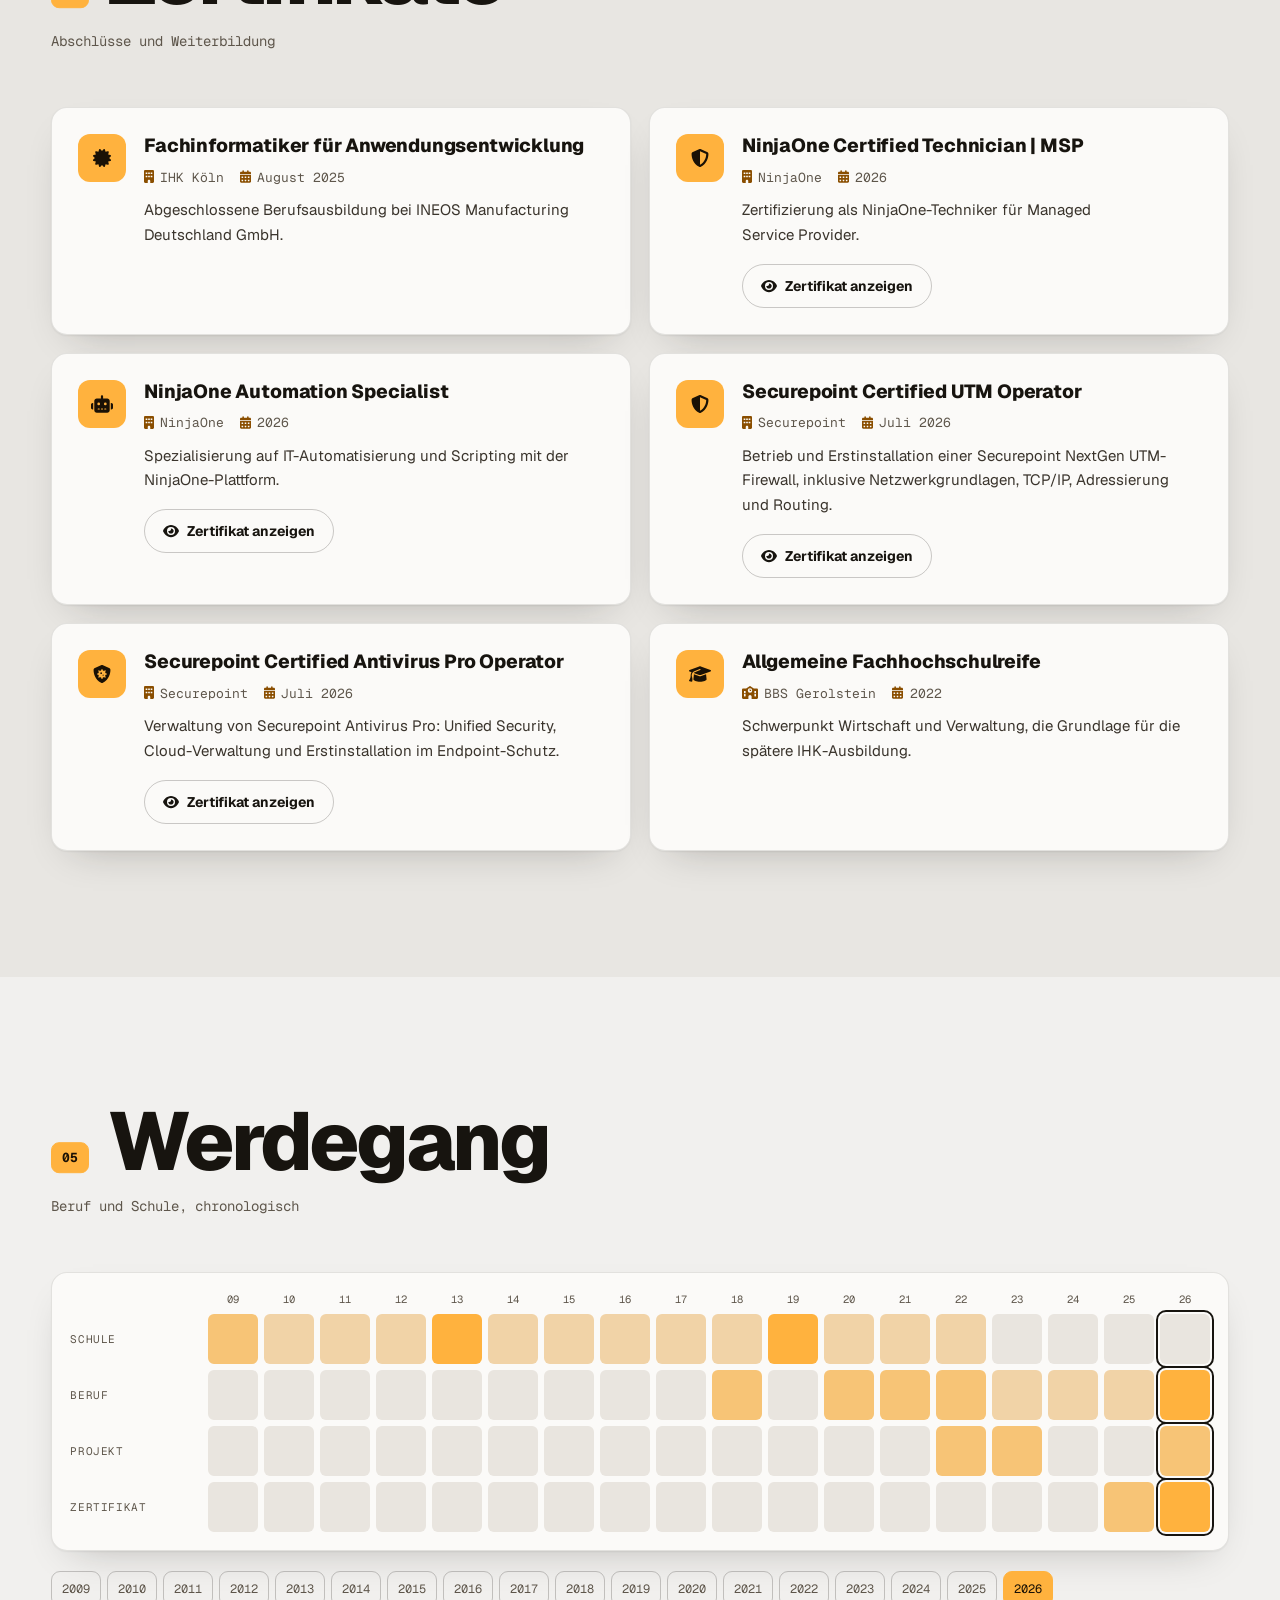
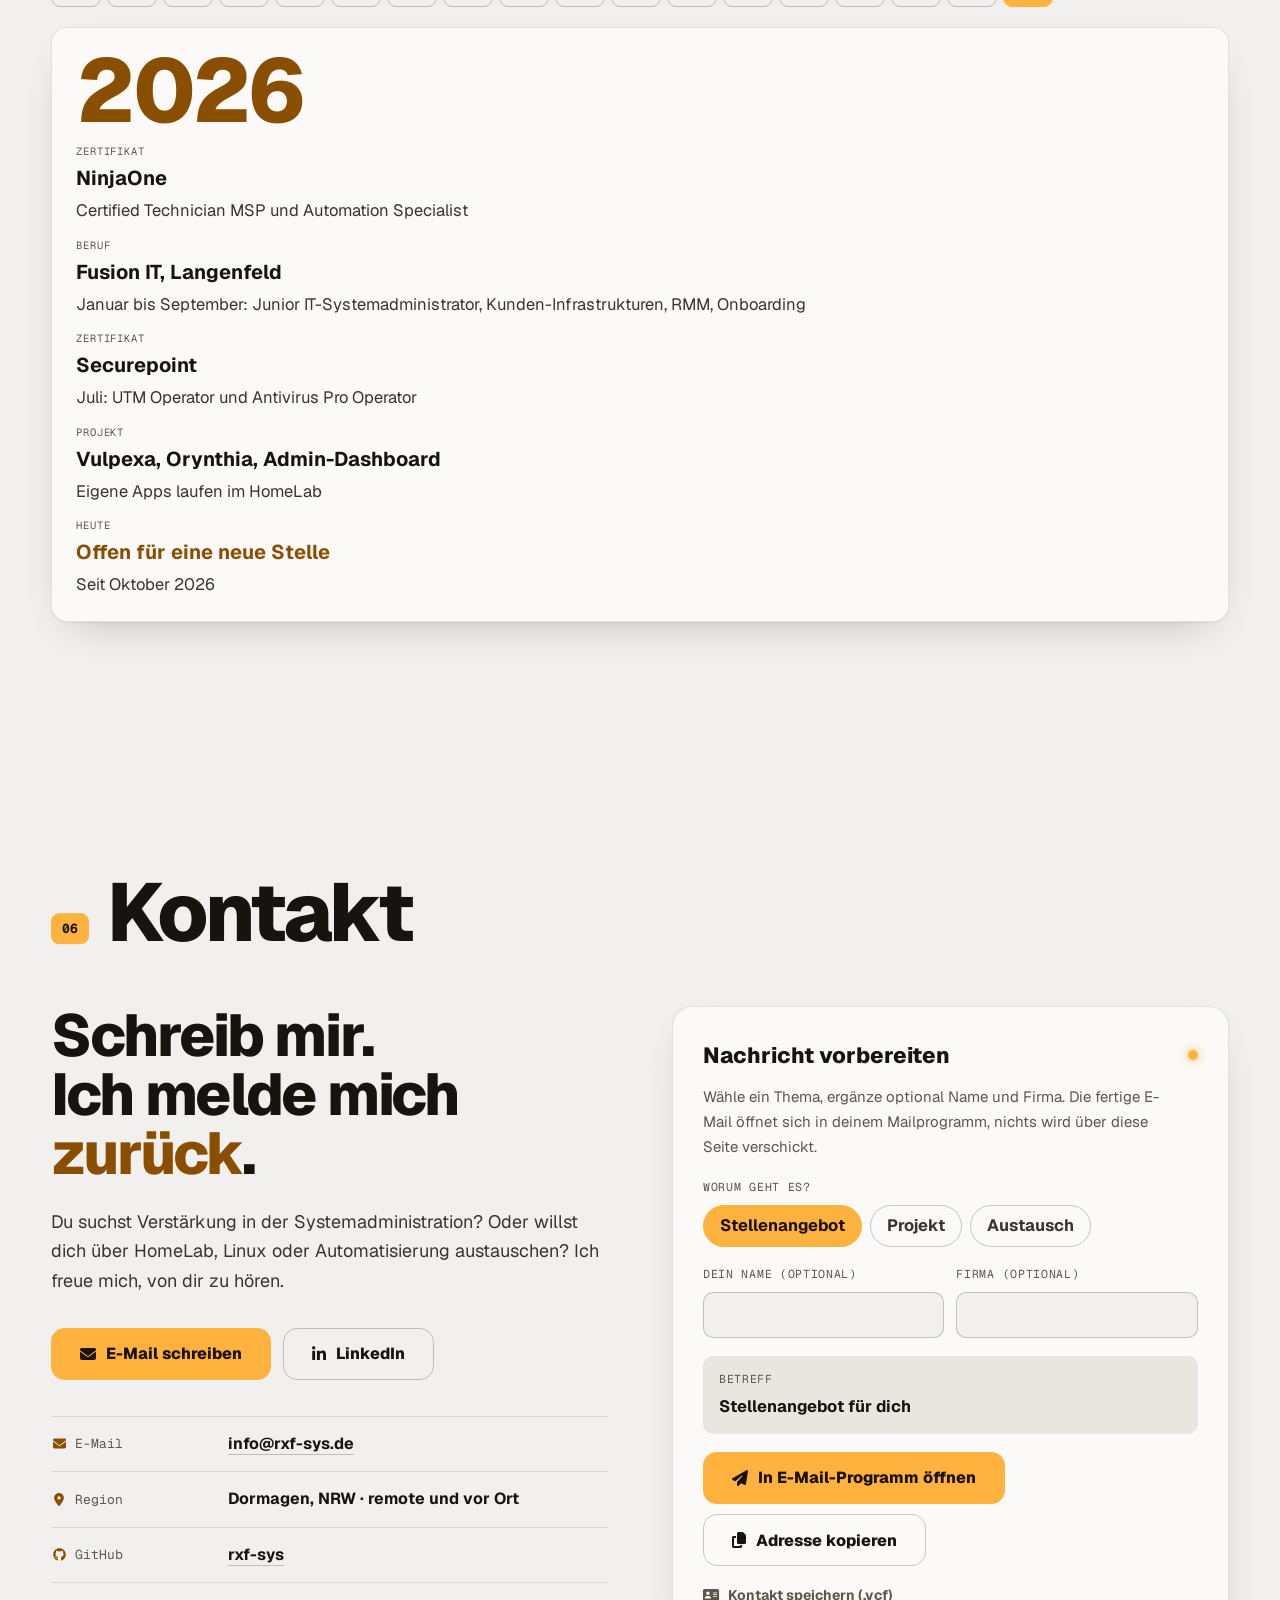
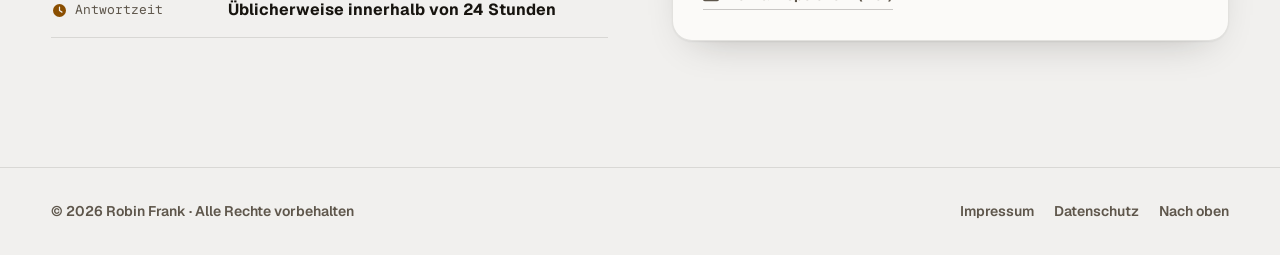
==== commit d7201a30: "Refine the Leitstand: real case studies, remake status, a11y checks The monitor wall keeps the origi" ====
--- a/index.html
+++ b/index.html
@@ -39,7 +39,7 @@
 <script>(function(){try{var t=localStorage.getItem('pf2-theme');if(t!=='dark'&&t!=='light')t=window.matchMedia('(prefers-color-scheme: dark)').matches?'dark':'light';document.documentElement.setAttribute('data-theme',t)}catch(e){}})()</script>
 
 <link rel="preload" href="/assets/fonts/geist-latin-wght-normal.woff2" as="font" type="font/woff2" crossorigin />
-<link rel="stylesheet" href="/index.css?v=2026-11-25" />
+<link rel="stylesheet" href="/index.css?v=2026-11-25-2" />
 <script src="/assets/js/boot.js?v=2026-11-07"></script>
 <script type="application/ld+json">
 {
@@ -62,7 +62,7 @@
     "https://www.xing.com/profile/Robin_Frank097779"
   ],
   "alumniOf": { "@type": "EducationalOrganization", "name": "BBS Gerolstein" },
-  "knowsAbout": ["Linux","Proxmox VE","Netzwerktechnik","Docker","WireGuard","Securepoint UTM","Firewall","IT-Sicherheit","Endpoint Security","NinjaOne","Java","JavaScript","TypeScript","React","Python","FastAPI","Go","PHP","Groovy","HTML5","CSS3","SQL","MongoDB","PostgreSQL","Git","PowerShell","Bash"],
+  "knowsAbout": ["Linux","Proxmox VE","Proxmox Backup Server","Home Assistant","Fastify","Playwright","Netzwerktechnik","Docker","WireGuard","Securepoint UTM","Firewall","IT-Sicherheit","Endpoint Security","NinjaOne","Java","JavaScript","TypeScript","React","Python","FastAPI","Go","PHP","Groovy","HTML5","CSS3","SQL","MongoDB","PostgreSQL","Git","PowerShell","Bash"],
   "description": "Junior IT-Systemadministrator und Fachinformatiker für Anwendungsentwicklung mit Expertise in Systemadministration, Netzwerktechnik und Automatisierung."
 }
 </script>
@@ -77,7 +77,7 @@
     <a href="#about" data-section="about"><span class="nav-num">01</span><span data-i18n="nav.about">Über mich</span></a><a href="#skills" data-section="skills"><span class="nav-num">02</span><span data-i18n="nav.skills">Skills</span></a><a href="#projects" data-section="projects"><span class="nav-num">03</span><span data-i18n="nav.projects">Projekte</span></a><a href="#certificates" data-section="certificates"><span class="nav-num">04</span><span data-i18n="nav.certs">Zertifikate</span></a><a href="#experience" data-section="experience"><span class="nav-num">05</span><span data-i18n="nav.cv">Werdegang</span></a>
     <a class="btn btn-primary nav-cta" href="#contact" data-i18n="nav.contact">Kontakt</a>
   </nav>
-  <button type="button" class="lang-toggle" id="langBtn" aria-label="Switch to English">EN</button>
+  <button type="button" class="lang-toggle" id="langBtn" aria-label="EN, switch to English">EN</button>
   <a class="topbar-cta" href="#contact" data-i18n="nav.contact">Kontakt</a>
   <button type="button" class="theme-toggle" id="themeBtn" aria-label="Farbschema wechseln"><i class="fas fa-moon" aria-hidden="true"></i></button>
   <button type="button" class="nav-toggle" id="navToggle" aria-expanded="false" aria-controls="topbarNav" aria-label="Menü öffnen"><span class="nav-toggle-bars" aria-hidden="true"><span></span><span></span></span></button>
@@ -95,7 +95,7 @@
           <span class="mono">Dormagen <time id="localTime">--:--:--</time></span>
         </p>
         <h1 class="hero-title" id="heroTitle" data-intro data-i18n-html="hero.title">Hi, ich bin Robin.<br />Ich halte <span class="hl">Infrastruktur</span> am Laufen.</h1>
-        <p class="hero-lede" data-intro data-i18n="hero.lede">Junior-Systemadministrator mit Ausbildung als Fachinformatiker. Linux, Proxmox, Netzwerke und Automatisierung: im Beruf gelernt, im eigenen HomeLab vertieft.</p>
+        <p class="hero-lede" data-intro data-i18n="hero.lede">Junior-Systemadministrator mit Ausbildung als Fachinformatiker für Anwendungsentwicklung. Ich betreibe einen eigenen Proxmox-Cluster und baue die Software darauf selbst: vom Go-Agent bis zum Restore aus dem Backup.</p>
         <div class="hero-cta" data-intro>
           <a href="#contact" class="btn btn-primary"><span data-i18n="hero.cta1">Kontakt aufnehmen</span> <i class="fas fa-arrow-right" aria-hidden="true"></i></a>
           <a class="btn btn-ghost" href="#projects" data-i18n="hero.cta2">Projekte ansehen</a>
@@ -147,6 +147,7 @@
           <p data-i18n="about.p1">Ich bin ausgebildeter Fachinformatiker für Anwendungsentwicklung und habe zuletzt als Junior IT-Systemadministrator bei Fusion IT in Langenfeld Kunden-Infrastrukturen betreut. Meine Stärken: Administration von IT-Infrastrukturen, Netzwerktechnik und die Automatisierung wiederkehrender Aufgaben.</p>
           <p data-i18n="about.p2">Den Sprung von der Anwendungsentwicklung in die Administration habe ich bewusst gewählt. Mich interessiert, wie Systeme stabil, sicher und beobachtbar bleiben, wenn echte Last darauf liegt.</p>
           <p data-i18n="about.p3">In meiner Freizeit betreibe ich einen eigenen Proxmox-Cluster aus zwei Knoten: Samba-NAS, WireGuard-VPN, Vaultwarden, Home Assistant, einen Backup-Server und meine eigenen Apps. Jeder Dienst ist ein Experiment, das Linux, Virtualisierung und Networking weiter vertieft.</p>
+          <p data-i18n="about.p4">Ich arbeite mit festgehaltenen Architekturentscheidungen, automatischen Prüfungen in der CI und KI-Agenten wie Claude Code. Architektur, Review und Betrieb verantworte ich selbst.</p>
         </div>
         <aside class="spec reveal" aria-label="Eckdaten">
           <div class="spec-bar"><span data-i18n="facts.title">Eckdaten</span><span class="spec-led" aria-hidden="true"></span></div>
@@ -167,7 +168,7 @@
       <div class="sgraph reveal">
         <div class="sg-panel">
           <div class="sg-top mono"><span class="sg-lg g-sys"><i></i><span data-i18n="grp.sys">System</span></span><span class="sg-lg g-net"><i></i><span data-i18n="grp.net">Netzwerk</span></span><span class="sg-lg g-dev"><i></i><span data-i18n="grp.dev">Entwicklung</span></span><span class="sg-lg g-auto"><i></i><span data-i18n="grp.auto">Daten und Automatisierung</span></span></div>
-          <svg class="sg-svg" viewBox="0 0 760 520" role="group" aria-label="Skill-Graph"><line class="sg-edge" data-a="proxmox" data-b="linux" x1="192.0" y1="66.5" x2="349.3" y2="137.0"/><line class="sg-edge" data-a="docker" data-b="linux" x1="232.9" y1="185.1" x2="349.3" y2="137.0"/><line class="sg-edge" data-a="docker" data-b="proxmox" x1="232.9" y1="185.1" x2="192.0" y2="66.5"/><line class="sg-edge" data-a="wg" data-b="linux" x1="535.8" y1="174.3" x2="349.3" y2="137.0"/><line class="sg-edge" data-a="dns" data-b="linux" x1="549.4" y1="40.9" x2="349.3" y2="137.0"/><line class="sg-edge" data-a="tunnel" data-b="docker" x1="444.1" y1="87.1" x2="232.9" y2="185.1"/><line class="sg-edge" data-a="fw" data-b="dns" x1="660.0" y1="126.8" x2="549.4" y2="40.9"/><line class="sg-edge" data-a="ninja" data-b="ps" x1="350.7" y1="231.5" x2="535.2" y2="343.9"/><line class="sg-edge" data-a="ninja" data-b="bash" x1="350.7" y1="231.5" x2="490.8" y2="272.8"/><line class="sg-edge" data-a="bash" data-b="linux" x1="490.8" y1="272.8" x2="349.3" y2="137.0"/><line class="sg-edge" data-a="react" data-b="js" x1="181.6" y1="292.4" x2="100.6" y2="403.0"/><line class="sg-edge" data-a="nest" data-b="js" x1="279.0" y1="406.6" x2="100.6" y2="403.0"/><line class="sg-edge" data-a="nest" data-b="sql" x1="279.0" y1="406.6" x2="444.9" y2="444.8"/><line class="sg-edge" data-a="python" data-b="sql" x1="301.3" y1="343.0" x2="444.9" y2="444.8"/><line class="sg-edge" data-a="go" data-b="git" x1="176.8" y1="454.9" x2="407.7" y2="394.4"/><line class="sg-edge" data-a="python" data-b="docker" x1="301.3" y1="343.0" x2="232.9" y2="185.1"/><line class="sg-edge" data-a="react" data-b="git" x1="181.6" y1="292.4" x2="407.7" y2="394.4"/><line class="sg-edge" data-a="java" data-b="sql" x1="304.0" y1="486.0" x2="444.9" y2="444.8"/><line class="sg-edge" data-a="tunnel" data-b="wg" x1="444.1" y1="87.1" x2="535.8" y2="174.3"/><g class="sg-node g-sys" data-skill="linux" transform="translate(349.3 137.0)" tabindex="0" role="button" aria-label="Linux (Debian, Ubuntu)"><circle r="20.0"/><text y="35.0">Linux</text></g><g class="sg-node g-sys" data-skill="proxmox" transform="translate(192.0 66.5)" tabindex="0" role="button" aria-label="Proxmox VE"><circle r="13.4"/><text y="28.4">Proxmox VE</text></g><g class="sg-node g-sys" data-skill="docker" transform="translate(232.9 185.1)" tabindex="0" role="button" aria-label="Docker und LXC"><circle r="17.8"/><text y="32.8">Docker + LXC</text></g><g class="sg-node g-sys" data-skill="ninja" transform="translate(350.7 231.5)" tabindex="0" role="button" aria-label="NinjaOne RMM"><circle r="13.4"/><text y="28.4">NinjaOne RMM</text></g><g class="sg-node g-net" data-skill="wg" transform="translate(535.8 174.3)" tabindex="0" role="button" aria-label="WireGuard und VPN"><circle r="13.4"/><text y="28.4">WireGuard + VPN</text></g><g class="sg-node g-net" data-skill="dns" transform="translate(549.4 40.9)" tabindex="0" role="button" aria-label="DNS und DHCP"><circle r="13.4"/><text y="28.4">DNS + DHCP</text></g><g class="sg-node g-net" data-skill="fw" transform="translate(660.0 126.8)" tabindex="0" role="button" aria-label="Firewall und Routing"><circle r="11.2"/><text y="26.2">Firewall + Routing</text></g><g class="sg-node g-net" data-skill="tunnel" transform="translate(444.1 87.1)" tabindex="0" role="button" aria-label="Caddy und Cloudflare Tunnel"><circle r="13.4"/><text y="28.4">Caddy + Cloudflare Tunnel</text></g><g class="sg-node g-dev" data-skill="java" transform="translate(304.0 486.0)" tabindex="0" role="button" aria-label="Java und Groovy"><circle r="11.2"/><text y="26.2">Java + Groovy</text></g><g class="sg-node g-dev" data-skill="js" transform="translate(100.6 403.0)" tabindex="0" role="button" aria-label="JavaScript und TypeScript"><circle r="13.4"/><text y="28.4">JavaScript + TypeScript</text></g><g class="sg-node g-dev" data-skill="react" transform="translate(181.6 292.4)" tabindex="0" role="button" aria-label="React"><circle r="13.4"/><text y="28.4">React</text></g><g class="sg-node g-dev" data-skill="python" transform="translate(301.3 343.0)" tabindex="0" role="button" aria-label="Python und FastAPI"><circle r="13.4"/><text y="28.4">Python + FastAPI</text></g><g class="sg-node g-dev" data-skill="go" transform="translate(176.8 454.9)" tabindex="0" role="button" aria-label="Go"><circle r="11.2"/><text y="26.2">Go</text></g><g class="sg-node g-dev" data-skill="nest" transform="translate(279.0 406.6)" tabindex="0" role="button" aria-label="NestJS und Prisma"><circle r="13.4"/><text y="28.4">NestJS + Prisma</text></g><g class="sg-node g-auto" data-skill="bash" transform="translate(490.8 272.8)" tabindex="0" role="button" aria-label="Bash"><circle r="13.4"/><text y="28.4">Bash</text></g><g class="sg-node g-auto" data-skill="ps" transform="translate(535.2 343.9)" tabindex="0" role="button" aria-label="PowerShell"><circle r="11.2"/><text y="26.2">PowerShell</text></g><g class="sg-node g-auto" data-skill="sql" transform="translate(444.9 444.8)" tabindex="0" role="button" aria-label="SQL (PostgreSQL, SQLite)"><circle r="15.6"/><text y="30.6">SQL</text></g><g class="sg-node g-auto" data-skill="git" transform="translate(407.7 394.4)" tabindex="0" role="button" aria-label="Git und CI"><circle r="13.4"/><text y="28.4">Git + CI</text></g></svg>
+          <svg class="sg-svg" viewBox="0 0 760 520" role="group" aria-label="Skill-Graph"><line class="sg-edge" data-a="proxmox" data-b="linux" x1="192.0" y1="66.5" x2="349.3" y2="137.0"/><line class="sg-edge" data-a="docker" data-b="linux" x1="232.9" y1="185.1" x2="349.3" y2="137.0"/><line class="sg-edge" data-a="docker" data-b="proxmox" x1="232.9" y1="185.1" x2="192.0" y2="66.5"/><line class="sg-edge" data-a="wg" data-b="linux" x1="535.8" y1="174.3" x2="349.3" y2="137.0"/><line class="sg-edge" data-a="dns" data-b="linux" x1="549.4" y1="40.9" x2="349.3" y2="137.0"/><line class="sg-edge" data-a="tunnel" data-b="docker" x1="444.1" y1="87.1" x2="232.9" y2="185.1"/><line class="sg-edge" data-a="fw" data-b="dns" x1="660.0" y1="126.8" x2="549.4" y2="40.9"/><line class="sg-edge" data-a="ninja" data-b="ps" x1="350.7" y1="231.5" x2="535.2" y2="343.9"/><line class="sg-edge" data-a="ninja" data-b="bash" x1="350.7" y1="231.5" x2="490.8" y2="272.8"/><line class="sg-edge" data-a="bash" data-b="linux" x1="490.8" y1="272.8" x2="349.3" y2="137.0"/><line class="sg-edge" data-a="react" data-b="js" x1="181.6" y1="292.4" x2="100.6" y2="403.0"/><line class="sg-edge" data-a="nest" data-b="js" x1="279.0" y1="406.6" x2="100.6" y2="403.0"/><line class="sg-edge" data-a="nest" data-b="sql" x1="279.0" y1="406.6" x2="444.9" y2="444.8"/><line class="sg-edge" data-a="python" data-b="sql" x1="301.3" y1="343.0" x2="444.9" y2="444.8"/><line class="sg-edge" data-a="go" data-b="git" x1="176.8" y1="454.9" x2="407.7" y2="394.4"/><line class="sg-edge" data-a="python" data-b="docker" x1="301.3" y1="343.0" x2="232.9" y2="185.1"/><line class="sg-edge" data-a="react" data-b="git" x1="181.6" y1="292.4" x2="407.7" y2="394.4"/><line class="sg-edge" data-a="java" data-b="sql" x1="304.0" y1="486.0" x2="444.9" y2="444.8"/><line class="sg-edge" data-a="tunnel" data-b="wg" x1="444.1" y1="87.1" x2="535.8" y2="174.3"/><line class="sg-edge" data-a="ha" data-b="docker" x1="80.0" y1="200.0" x2="232.9" y2="185.1"/><line class="sg-edge" data-a="ha" data-b="python" x1="80.0" y1="200.0" x2="301.3" y2="343.0"/><line class="sg-edge" data-a="fastify" data-b="js" x1="75.0" y1="470.0" x2="100.6" y2="403.0"/><line class="sg-edge" data-a="pw" data-b="git" x1="640.0" y1="430.0" x2="407.7" y2="394.4"/><g class="sg-node g-sys" data-skill="linux" transform="translate(349.3 137.0)" tabindex="0" role="button" aria-label="Linux (Debian, Ubuntu)"><circle r="20.0"/><text y="35.0">Linux</text></g><g class="sg-node g-sys" data-skill="proxmox" transform="translate(192.0 66.5)" tabindex="0" role="button" aria-label="Proxmox VE"><circle r="13.4"/><text y="28.4">Proxmox VE</text></g><g class="sg-node g-sys" data-skill="docker" transform="translate(232.9 185.1)" tabindex="0" role="button" aria-label="Docker + LXC"><circle r="17.8"/><text y="32.8">Docker + LXC</text></g><g class="sg-node g-sys" data-skill="ninja" transform="translate(350.7 231.5)" tabindex="0" role="button" aria-label="NinjaOne RMM"><circle r="13.4"/><text y="28.4">NinjaOne RMM</text></g><g class="sg-node g-net" data-skill="wg" transform="translate(535.8 174.3)" tabindex="0" role="button" aria-label="WireGuard + VPN"><circle r="13.4"/><text y="28.4">WireGuard + VPN</text></g><g class="sg-node g-net" data-skill="dns" transform="translate(549.4 40.9)" tabindex="0" role="button" aria-label="DNS + DHCP"><circle r="13.4"/><text y="28.4">DNS + DHCP</text></g><g class="sg-node g-net" data-skill="fw" transform="translate(660.0 126.8)" tabindex="0" role="button" aria-label="Firewall + Routing"><circle r="11.2"/><text y="26.2">Firewall + Routing</text></g><g class="sg-node g-net" data-skill="tunnel" transform="translate(444.1 87.1)" tabindex="0" role="button" aria-label="Caddy + Cloudflare Tunnel"><circle r="13.4"/><text y="28.4">Caddy + Cloudflare Tunnel</text></g><g class="sg-node g-dev" data-skill="java" transform="translate(304.0 486.0)" tabindex="0" role="button" aria-label="Java + Groovy"><circle r="11.2"/><text y="26.2">Java + Groovy</text></g><g class="sg-node g-dev" data-skill="js" transform="translate(100.6 403.0)" tabindex="0" role="button" aria-label="JavaScript + TypeScript"><circle r="13.4"/><text y="28.4">JavaScript + TypeScript</text></g><g class="sg-node g-dev" data-skill="react" transform="translate(181.6 292.4)" tabindex="0" role="button" aria-label="React"><circle r="13.4"/><text y="28.4">React</text></g><g class="sg-node g-dev" data-skill="python" transform="translate(301.3 343.0)" tabindex="0" role="button" aria-label="Python + FastAPI"><circle r="13.4"/><text y="28.4">Python + FastAPI</text></g><g class="sg-node g-dev" data-skill="go" transform="translate(176.8 454.9)" tabindex="0" role="button" aria-label="Go"><circle r="11.2"/><text y="26.2">Go</text></g><g class="sg-node g-dev" data-skill="nest" transform="translate(279.0 406.6)" tabindex="0" role="button" aria-label="NestJS + Prisma"><circle r="13.4"/><text y="28.4">NestJS + Prisma</text></g><g class="sg-node g-auto" data-skill="bash" transform="translate(490.8 272.8)" tabindex="0" role="button" aria-label="Bash"><circle r="13.4"/><text y="28.4">Bash</text></g><g class="sg-node g-auto" data-skill="ps" transform="translate(535.2 343.9)" tabindex="0" role="button" aria-label="PowerShell"><circle r="11.2"/><text y="26.2">PowerShell</text></g><g class="sg-node g-auto" data-skill="sql" transform="translate(444.9 444.8)" tabindex="0" role="button" aria-label="SQL (PostgreSQL, SQLite)"><circle r="15.6"/><text y="30.6">SQL</text></g><g class="sg-node g-auto" data-skill="git" transform="translate(407.7 394.4)" tabindex="0" role="button" aria-label="Git + CI"><circle r="13.4"/><text y="28.4">Git + CI</text></g><g class="sg-node g-auto" data-skill="ha" transform="translate(80.0 200.0)" tabindex="0" role="button" aria-label="Home Assistant"><circle r="13.4"/><text y="28.4">Home Assistant</text></g><g class="sg-node g-dev" data-skill="fastify" transform="translate(75.0 470.0)" tabindex="0" role="button" aria-label="Fastify + Node"><circle r="11.2"/><text y="26.2">Fastify + Node</text></g><g class="sg-node g-auto" data-skill="pw" transform="translate(640.0 430.0)" tabindex="0" role="button" aria-label="Playwright + axe"><circle r="11.2"/><text y="26.2">Playwright + axe</text></g></svg>
         </div>
         <ol class="sg-cards"><li class="sg-card" data-skill="linux" data-group="sys">
             <p class="sg-card-k mono"><span data-i18n="grp.sys">System</span></p>
@@ -178,7 +179,7 @@
               <div><dt data-i18n="graph.feeds">trägt</dt><dd>Proxmox VE, Docker und LXC, WireGuard und VPN, DNS und DHCP, Bash</dd></div>
               <div><dt data-i18n="skills.since">seit</dt><dd>2022</dd></div>
             </dl>
-            <p class="proc-used"><span class="used-chip">HomeLab · Proxmox VE</span><span class="used-chip">Vulpexa · RMM-Plattform</span><span class="used-chip">Admin-Dashboard</span><span class="used-chip">Portfolio-Website</span></p>
+            <p class="proc-used"><span class="used-chip">Plattform · Proxmox-Cluster</span><span class="used-chip">Vulpexa · eigenes RMM</span><span class="used-chip">Admin-Dashboard</span><span class="used-chip">Portfolio-Website</span></p>
           </li><li class="sg-card" data-skill="proxmox" data-group="sys">
             <p class="sg-card-k mono"><span data-i18n="grp.sys">System</span></p>
             <h3>Proxmox VE</h3>
@@ -188,17 +189,17 @@
               <div><dt data-i18n="graph.feeds">trägt</dt><dd>Docker und LXC</dd></div>
               <div><dt data-i18n="skills.since">seit</dt><dd>2022</dd></div>
             </dl>
-            <p class="proc-used"><span class="used-chip">HomeLab · Proxmox VE</span></p>
+            <p class="proc-used"><span class="used-chip">Plattform · Proxmox-Cluster</span></p>
           </li><li class="sg-card" data-skill="docker" data-group="sys">
             <p class="sg-card-k mono"><span data-i18n="grp.sys">System</span></p>
             <h3>Docker und LXC</h3>
             <p data-i18n="skill.docker.note">Jede eigene App läuft als Compose-Stack.</p>
             <dl class="sg-rel mono">
               <div><dt data-i18n="graph.needs">baut auf</dt><dd>Linux, Proxmox VE</dd></div>
-              <div><dt data-i18n="graph.feeds">trägt</dt><dd>Caddy und Cloudflare Tunnel, Python und FastAPI</dd></div>
+              <div><dt data-i18n="graph.feeds">trägt</dt><dd>Caddy und Cloudflare Tunnel, Python und FastAPI, Home Assistant</dd></div>
               <div><dt data-i18n="skills.since">seit</dt><dd>2022</dd></div>
             </dl>
-            <p class="proc-used"><span class="used-chip">HomeLab · Proxmox VE</span><span class="used-chip">Vulpexa · RMM-Plattform</span><span class="used-chip">Orynthia · Alltags-App</span><span class="used-chip">Admin-Dashboard</span></p>
+            <p class="proc-used"><span class="used-chip">Plattform · Proxmox-Cluster</span><span class="used-chip">Vulpexa · eigenes RMM</span><span class="used-chip">Orynthia · Everyday + Finance</span><span class="used-chip">Admin-Dashboard</span></p>
           </li><li class="sg-card" data-skill="ninja" data-group="sys">
             <p class="sg-card-k mono"><span data-i18n="grp.sys">System</span></p>
             <h3>NinjaOne RMM</h3>
@@ -218,7 +219,7 @@
               <div><dt data-i18n="graph.feeds">trägt</dt><dd>Caddy und Cloudflare Tunnel</dd></div>
               <div><dt data-i18n="skills.since">seit</dt><dd>2022</dd></div>
             </dl>
-            <p class="proc-used"><span class="used-chip">HomeLab · Proxmox VE</span></p>
+            <p class="proc-used"><span class="used-chip">Plattform · Proxmox-Cluster</span></p>
           </li><li class="sg-card" data-skill="dns" data-group="net">
             <p class="sg-card-k mono"><span data-i18n="grp.net">Netzwerk</span></p>
             <h3>DNS und DHCP</h3>
@@ -228,7 +229,7 @@
               <div><dt data-i18n="graph.feeds">trägt</dt><dd>Firewall und Routing</dd></div>
               <div><dt data-i18n="skills.since">seit</dt><dd>2022</dd></div>
             </dl>
-            <p class="proc-used"><span class="used-chip">HomeLab · Proxmox VE</span></p>
+            <p class="proc-used"><span class="used-chip">Plattform · Proxmox-Cluster</span></p>
           </li><li class="sg-card" data-skill="fw" data-group="net">
             <p class="sg-card-k mono"><span data-i18n="grp.net">Netzwerk</span></p>
             <h3>Firewall und Routing</h3>
@@ -248,7 +249,7 @@
               <div><dt data-i18n="graph.feeds">trägt</dt><dd>Basis</dd></div>
               <div><dt data-i18n="skills.since">seit</dt><dd>2025</dd></div>
             </dl>
-            <p class="proc-used"><span class="used-chip">Portfolio-Website</span><span class="used-chip">Vulpexa · RMM-Plattform</span></p>
+            <p class="proc-used"><span class="used-chip">Portfolio-Website</span><span class="used-chip">Vulpexa · eigenes RMM</span></p>
           </li><li class="sg-card" data-skill="java" data-group="dev">
             <p class="sg-card-k mono"><span data-i18n="grp.dev">Entwicklung</span></p>
             <h3>Java und Groovy</h3>
@@ -265,10 +266,10 @@
             <p data-i18n="skill.js.note">Vom MagicMirror-Modul bis zum React-Dashboard.</p>
             <dl class="sg-rel mono">
               <div><dt data-i18n="graph.needs">baut auf</dt><dd>Basis</dd></div>
-              <div><dt data-i18n="graph.feeds">trägt</dt><dd>React, NestJS und Prisma</dd></div>
+              <div><dt data-i18n="graph.feeds">trägt</dt><dd>React, NestJS und Prisma, Fastify und Node</dd></div>
               <div><dt data-i18n="skills.since">seit</dt><dd>2020</dd></div>
             </dl>
-            <p class="proc-used"><span class="used-chip">Portfolio-Website</span><span class="used-chip">MagicMirror</span><span class="used-chip">Vulpexa · RMM-Plattform</span><span class="used-chip">Orynthia · Alltags-App</span></p>
+            <p class="proc-used"><span class="used-chip">Portfolio-Website</span><span class="used-chip">Smart Home</span><span class="used-chip">Vulpexa · eigenes RMM</span><span class="used-chip">Orynthia · Everyday + Finance</span></p>
           </li><li class="sg-card" data-skill="react" data-group="dev">
             <p class="sg-card-k mono"><span data-i18n="grp.dev">Entwicklung</span></p>
             <h3>React</h3>
@@ -278,17 +279,17 @@
               <div><dt data-i18n="graph.feeds">trägt</dt><dd>Basis</dd></div>
               <div><dt data-i18n="skills.since">seit</dt><dd>2025</dd></div>
             </dl>
-            <p class="proc-used"><span class="used-chip">Vulpexa · RMM-Plattform</span><span class="used-chip">Orynthia · Alltags-App</span><span class="used-chip">Admin-Dashboard</span></p>
+            <p class="proc-used"><span class="used-chip">Vulpexa · eigenes RMM</span><span class="used-chip">Orynthia · Everyday + Finance</span><span class="used-chip">Admin-Dashboard</span></p>
           </li><li class="sg-card" data-skill="python" data-group="dev">
             <p class="sg-card-k mono"><span data-i18n="grp.dev">Entwicklung</span></p>
             <h3>Python und FastAPI</h3>
             <p data-i18n="skill.python.note">REST-APIs und WebSocket-Server mit Tests und Typprüfung.</p>
             <dl class="sg-rel mono">
               <div><dt data-i18n="graph.needs">baut auf</dt><dd>SQL, Docker und LXC</dd></div>
-              <div><dt data-i18n="graph.feeds">trägt</dt><dd>Basis</dd></div>
+              <div><dt data-i18n="graph.feeds">trägt</dt><dd>Home Assistant</dd></div>
               <div><dt data-i18n="skills.since">seit</dt><dd>2026</dd></div>
             </dl>
-            <p class="proc-used"><span class="used-chip">Vulpexa · RMM-Plattform</span><span class="used-chip">Admin-Dashboard</span></p>
+            <p class="proc-used"><span class="used-chip">Vulpexa · eigenes RMM</span><span class="used-chip">Admin-Dashboard</span></p>
           </li><li class="sg-card" data-skill="go" data-group="dev">
             <p class="sg-card-k mono"><span data-i18n="grp.dev">Entwicklung</span></p>
             <h3>Go</h3>
@@ -298,7 +299,7 @@
               <div><dt data-i18n="graph.feeds">trägt</dt><dd>Basis</dd></div>
               <div><dt data-i18n="skills.since">seit</dt><dd>2026</dd></div>
             </dl>
-            <p class="proc-used"><span class="used-chip">Vulpexa · RMM-Plattform</span></p>
+            <p class="proc-used"><span class="used-chip">Vulpexa · eigenes RMM</span></p>
           </li><li class="sg-card" data-skill="nest" data-group="dev">
             <p class="sg-card-k mono"><span data-i18n="grp.dev">Entwicklung</span></p>
             <h3>NestJS und Prisma</h3>
@@ -308,7 +309,7 @@
               <div><dt data-i18n="graph.feeds">trägt</dt><dd>Basis</dd></div>
               <div><dt data-i18n="skills.since">seit</dt><dd>2026</dd></div>
             </dl>
-            <p class="proc-used"><span class="used-chip">Orynthia · Alltags-App</span></p>
+            <p class="proc-used"><span class="used-chip">Orynthia · Everyday + Finance</span></p>
           </li><li class="sg-card" data-skill="bash" data-group="auto">
             <p class="sg-card-k mono"><span data-i18n="grp.auto">Daten und Automatisierung</span></p>
             <h3>Bash</h3>
@@ -318,7 +319,7 @@
               <div><dt data-i18n="graph.feeds">trägt</dt><dd>NinjaOne RMM</dd></div>
               <div><dt data-i18n="skills.since">seit</dt><dd>2022</dd></div>
             </dl>
-            <p class="proc-used"><span class="used-chip">HomeLab · Proxmox VE</span><span class="used-chip">RMM-Automatisierung</span><span class="used-chip">Vulpexa · RMM-Plattform</span></p>
+            <p class="proc-used"><span class="used-chip">Plattform · Proxmox-Cluster</span><span class="used-chip">RMM-Automatisierung</span><span class="used-chip">Vulpexa · eigenes RMM</span></p>
           </li><li class="sg-card" data-skill="ps" data-group="auto">
             <p class="sg-card-k mono"><span data-i18n="grp.auto">Daten und Automatisierung</span></p>
             <h3>PowerShell</h3>
@@ -338,17 +339,47 @@
               <div><dt data-i18n="graph.feeds">trägt</dt><dd>NestJS und Prisma, Python und FastAPI, Java und Groovy</dd></div>
               <div><dt data-i18n="skills.since">seit</dt><dd>2022</dd></div>
             </dl>
-            <p class="proc-used"><span class="used-chip">Orynthia · Alltags-App</span><span class="used-chip">Vulpexa · RMM-Plattform</span></p>
+            <p class="proc-used"><span class="used-chip">Orynthia · Everyday + Finance</span><span class="used-chip">Vulpexa · eigenes RMM</span></p>
           </li><li class="sg-card" data-skill="git" data-group="auto">
             <p class="sg-card-k mono"><span data-i18n="grp.auto">Daten und Automatisierung</span></p>
             <h3>Git und CI</h3>
             <p data-i18n="skill.git.note">CI-Checks bei jedem Push, Deploy per Webhook oder Self-hosted Runner.</p>
             <dl class="sg-rel mono">
               <div><dt data-i18n="graph.needs">baut auf</dt><dd>Basis</dd></div>
-              <div><dt data-i18n="graph.feeds">trägt</dt><dd>Go, React</dd></div>
+              <div><dt data-i18n="graph.feeds">trägt</dt><dd>Go, React, Playwright und axe</dd></div>
               <div><dt data-i18n="skills.since">seit</dt><dd>2022</dd></div>
             </dl>
-            <p class="proc-used"><span class="used-chip">Portfolio-Website</span><span class="used-chip">Vulpexa · RMM-Plattform</span><span class="used-chip">Orynthia · Alltags-App</span><span class="used-chip">Admin-Dashboard</span></p>
+            <p class="proc-used"><span class="used-chip">Portfolio-Website</span><span class="used-chip">Vulpexa · eigenes RMM</span><span class="used-chip">Orynthia · Everyday + Finance</span><span class="used-chip">Admin-Dashboard</span></p>
+          </li><li class="sg-card" data-skill="ha" data-group="auto">
+            <p class="sg-card-k mono"><span data-i18n="grp.auto">Daten und Automatisierung</span></p>
+            <h3>Home Assistant</h3>
+            <p data-i18n="skill.ha.note">Eigene Integration für EnOcean-Funkrelais mit selbst geschriebenem ESP3-Treiber, dazu Alexa über eine eigene Lambda.</p>
+            <dl class="sg-rel mono">
+              <div><dt data-i18n="graph.needs">baut auf</dt><dd>Python und FastAPI, Docker und LXC</dd></div>
+              <div><dt data-i18n="graph.feeds">trägt</dt><dd>Basis</dd></div>
+              <div><dt data-i18n="skills.since">seit</dt><dd>2026</dd></div>
+            </dl>
+            <p class="proc-used"><span class="used-chip">Smart Home</span></p>
+          </li><li class="sg-card" data-skill="fastify" data-group="dev">
+            <p class="sg-card-k mono"><span data-i18n="grp.dev">Entwicklung</span></p>
+            <h3>Fastify und Node</h3>
+            <p data-i18n="skill.fastify.note">Kern des Admin-Dashboard v2: Plugin-SDK, zod-Verträge und eine Sperre pro Route, bis die Rolle passt.</p>
+            <dl class="sg-rel mono">
+              <div><dt data-i18n="graph.needs">baut auf</dt><dd>JavaScript und TypeScript</dd></div>
+              <div><dt data-i18n="graph.feeds">trägt</dt><dd>Basis</dd></div>
+              <div><dt data-i18n="skills.since">seit</dt><dd>2026</dd></div>
+            </dl>
+            <p class="proc-used"><span class="used-chip">Admin-Dashboard</span></p>
+          </li><li class="sg-card" data-skill="pw" data-group="auto">
+            <p class="sg-card-k mono"><span data-i18n="grp.auto">Daten und Automatisierung</span></p>
+            <h3>Playwright und axe</h3>
+            <p data-i18n="skill.pw.note">End-to-End-Tests mit Barrierefreiheitsprüfung bei 1440 und 390 px, hell und dunkel; damit entstehen auch die Screenshots dieser Seite.</p>
+            <dl class="sg-rel mono">
+              <div><dt data-i18n="graph.needs">baut auf</dt><dd>Git und CI</dd></div>
+              <div><dt data-i18n="graph.feeds">trägt</dt><dd>Basis</dd></div>
+              <div><dt data-i18n="skills.since">seit</dt><dd>2026</dd></div>
+            </dl>
+            <p class="proc-used"><span class="used-chip">Vulpexa · eigenes RMM</span><span class="used-chip">Admin-Dashboard</span><span class="used-chip">Portfolio-Website</span></p>
           </li></ol>
       </div>
     </div>
@@ -370,8 +401,8 @@
               <span class="project-status st-live" data-i18n="st.live">Live</span>
             </span>
             <span class="scr-label">
-              <span class="scr-title" data-project-title data-i18n="proj.homelab.title">HomeLab · Proxmox VE</span>
-              <span class="scr-meta mono" data-i18n="proj.homelab.meta">2022 bis heute · Privat · Infrastruktur</span>
+              <span class="scr-title" data-project-title data-i18n="proj.homelab.title">Plattform · Proxmox-Cluster</span>
+              <span class="scr-meta mono" data-i18n="proj.homelab.meta">2022 bis heute · 2 Knoten + QDevice · 14 Gäste</span>
             </span>
           </button>
         </li><li class="screen is-feature" data-project="vulpexa">
@@ -383,8 +414,8 @@
               <span class="project-status st-live" data-i18n="st.live">Live</span>
             </span>
             <span class="scr-label">
-              <span class="scr-title" data-project-title data-i18n="proj.vulpexa.title">Vulpexa · RMM-Plattform</span>
-              <span class="scr-meta mono" data-i18n="proj.vulpexa.meta">2026 · Self-hosted · rmm.rxf-sys.de</span>
+              <span class="scr-title" data-project-title data-i18n="proj.vulpexa.title">Vulpexa · eigenes RMM</span>
+              <span class="scr-meta mono" data-i18n="proj.vulpexa.meta">2026 · Go-Agent · WSS ausgehend · signierte Updates</span>
             </span>
           </button>
         </li><li class="screen is-feature" data-project="orynthia">
@@ -393,11 +424,11 @@
               <span class="scr-cover cover-orynthia" aria-hidden="true"></span>
               <span class="scr-scan" aria-hidden="true"></span>
               <span class="scr-ch mono">CH 03</span>
-              <span class="project-status st-wip" data-i18n="st.remake">Remake geplant</span>
+              <span class="project-status st-remake" data-i18n="st.remake">Remake geplant</span>
             </span>
             <span class="scr-label">
-              <span class="scr-title" data-project-title data-i18n="proj.orynthia.title">Orynthia · Alltags-App</span>
-              <span class="scr-meta mono" data-i18n="proj.orynthia.meta">2026 · Self-hosted · Open Banking</span>
+              <span class="scr-title" data-project-title data-i18n="proj.orynthia.title">Orynthia · Everyday + Finance</span>
+              <span class="scr-meta mono" data-i18n="proj.orynthia.meta">v1 live · Aufteilung in zwei Apps geplant</span>
             </span>
           </button>
         </li><li class="screen" data-project="admin">
@@ -406,11 +437,37 @@
               <span class="scr-glyph" aria-hidden="true"><i class="fas fa-gauge-high"></i></span>
               <span class="scr-scan" aria-hidden="true"></span>
               <span class="scr-ch mono">CH 04</span>
-              <span class="project-status st-wip" data-i18n="st.wip">In Arbeit</span>
+              <span class="project-status st-live" data-i18n="st.live">Live</span>
             </span>
             <span class="scr-label">
               <span class="scr-title" data-project-title data-i18n="proj.admin.title">Admin-Dashboard</span>
-              <span class="scr-meta mono" data-i18n="proj.admin.meta">2026 · Self-hosted · v2 in Arbeit</span>
+              <span class="scr-meta mono" data-i18n="proj.admin.meta">v1 live · v2 in Arbeit</span>
+            </span>
+          </button>
+        </li><li class="screen" data-project="smarthome">
+          <button type="button" class="scr-btn" data-open-project="smarthome">
+            <span class="scr-glass">
+              <span class="scr-glyph" aria-hidden="true"><i class="fas fa-house-signal"></i></span>
+              <span class="scr-scan" aria-hidden="true"></span>
+              <span class="scr-ch mono">CH 05</span>
+              <span class="project-status st-live" data-i18n="st.live">Live</span>
+            </span>
+            <span class="scr-label">
+              <span class="scr-title" data-project-title data-i18n="proj.smart.title">Smart Home</span>
+              <span class="scr-meta mono" data-i18n="proj.smart.meta">EnOcean · Alexa · MagicMirror</span>
+            </span>
+          </button>
+        </li><li class="screen" data-project="itservice">
+          <button type="button" class="scr-btn" data-open-project="itservice">
+            <span class="scr-glass">
+              <span class="scr-glyph" aria-hidden="true"><i class="fas fa-screwdriver-wrench"></i></span>
+              <span class="scr-scan" aria-hidden="true"></span>
+              <span class="scr-ch mono">CH 06</span>
+              <span class="project-status st-live" data-i18n="st.live">Live</span>
+            </span>
+            <span class="scr-label">
+              <span class="scr-title" data-project-title data-i18n="proj.it.title">rxf-sys IT-Service</span>
+              <span class="scr-meta mono" data-i18n="proj.it.meta">2026 · Kleingewerbe · Website</span>
             </span>
           </button>
         </li><li class="screen" data-project="rmm">
@@ -418,25 +475,11 @@
             <span class="scr-glass">
               <span class="scr-glyph" aria-hidden="true"><i class="fas fa-robot"></i></span>
               <span class="scr-scan" aria-hidden="true"></span>
-              <span class="scr-ch mono">CH 05</span>
-
+              <span class="scr-ch mono">CH 07</span>
             </span>
             <span class="scr-label">
               <span class="scr-title" data-project-title data-i18n="proj.rmm.title">RMM-Automatisierung</span>
               <span class="scr-meta mono" data-i18n="proj.rmm.meta">2026 · NinjaOne · Automation</span>
-            </span>
-          </button>
-        </li><li class="screen" data-project="magicmirror">
-          <button type="button" class="scr-btn" data-open-project="magicmirror">
-            <span class="scr-glass">
-              <span class="scr-glyph" aria-hidden="true"><i class="fas fa-wand-magic-sparkles"></i></span>
-              <span class="scr-scan" aria-hidden="true"></span>
-              <span class="scr-ch mono">CH 06</span>
-
-            </span>
-            <span class="scr-label">
-              <span class="scr-title" data-project-title data-i18n="proj.magicmirror.title">MagicMirror</span>
-              <span class="scr-meta mono" data-i18n="proj.magicmirror.meta">2023 · Smart Home</span>
             </span>
           </button>
         </li><li class="screen" data-project="portfolio">
@@ -444,7 +487,7 @@
             <span class="scr-glass">
               <span class="scr-glyph" aria-hidden="true"><i class="fas fa-globe"></i></span>
               <span class="scr-scan" aria-hidden="true"></span>
-              <span class="scr-ch mono">CH 07</span>
+              <span class="scr-ch mono">CH 08</span>
               <span class="project-status st-live" data-i18n="st.live">Live</span>
             </span>
             <span class="scr-label">
@@ -457,7 +500,7 @@
             <span class="scr-glass">
               <span class="scr-glyph" aria-hidden="true"><i class="fas fa-graduation-cap"></i></span>
               <span class="scr-scan" aria-hidden="true"></span>
-              <span class="scr-ch mono">CH 08</span>
+              <span class="scr-ch mono">CH 09</span>
               <span class="project-status st-passed" data-i18n="st.passed">Bestanden</span>
             </span>
             <span class="scr-label">
@@ -615,75 +658,179 @@
   <img id="certImg" src="[data-uri]" alt="" />
 </div>
 <template id="tpl-proj-homelab">
-      <div class="pd-cover cover-homelab" aria-hidden="true"></div>
+      <figure class="anlage">
+        <figcaption class="an-top">
+          <span class="an-t" data-i18n="an.title">Anlagenschema</span>
+          <span><span data-i18n="an.nodes">Knoten</span> <b>2 + QDevice</b></span>
+          <span><span data-i18n="an.guests">Gäste</span> <b>14</b></span>
+          <span><span data-i18n="an.tunnel">Tunnel</span> <b data-i18n="an.out">nur ausgehend</b></span>
+          <span class="an-swipe" aria-hidden="true" data-i18n="an.swipe">← wischen →</span>
+          <span class="an-read" id="anRead" aria-live="polite"><span data-i18n="an.hint">Leuchtende Lampen sind meine Projekte. Wähle eine aus.</span></span>
+        </figcaption>
+        <div class="an-scroll" tabindex="0">
+          <svg class="an-svg" viewBox="0 0 1100 300" role="group" aria-label="Anlagenschema: Internet, Cloudflare Tunnel, Proxmox-Cluster mit zwei Knoten und QDevice">
+            <path class="pipe" d="M144 150 H416"/>
+            <path class="pipe-in" d="M144 150 H416"/>
+            <circle class="dot" r="3.5"><animateMotion dur="2.6s" repeatCount="indefinite" path="M144 150 H416"/></circle>
+            <circle class="dot" r="3.5"><animateMotion dur="2.6s" begin="0.87s" repeatCount="indefinite" path="M144 150 H416"/></circle>
+            <circle class="dot" r="3.5"><animateMotion dur="2.6s" begin="1.73s" repeatCount="indefinite" path="M144 150 H416"/></circle>
+            <rect class="n" x="16" y="126" width="128" height="48" rx="10"/>
+            <text class="t" x="80" y="155" text-anchor="middle">Internet</text>
+            <rect class="n" x="196" y="114" width="170" height="72" rx="10"/>
+            <text class="t" x="281" y="145" text-anchor="middle">Cloudflare Tunnel</text>
+            <text class="s" x="281" y="165" text-anchor="middle" data-i18n="an.out">nur ausgehend</text>
+            <rect class="cl" x="416" y="14" width="668" height="272" rx="14"/>
+            <text class="lbl" x="434" y="36">rxf-sys-cluster · Proxmox VE 9.2</text>
+            <rect class="n" x="434" y="50" width="380" height="222" rx="10"/>
+            <text class="t" x="450" y="74" data-i18n="an.n1">Knoten 1</text>
+            <text class="s" x="450" y="92">EliteDesk 800 G5 · 32 GB</text>
+            <g class="lp own" tabindex="0" role="button" data-open-project="admin" data-label="CH 04 · Admin-Dashboard"><rect class="hit" x="444" y="102" width="176" height="26" rx="6"/><circle cx="458" cy="115" r="6"/><text x="472" y="119">Admin-Dashboard</text></g>
+            <g class="lp own" tabindex="0" role="button" data-open-project="vulpexa" data-label="CH 02 · Vulpexa RMM"><rect class="hit" x="444" y="134" width="176" height="26" rx="6"/><circle cx="458" cy="147" r="6"/><text x="472" y="151">Vulpexa · RMM</text></g>
+            <g class="lp own" tabindex="0" role="button" data-open-project="smarthome" data-label="CH 05 · Home Assistant + EnOcean"><rect class="hit" x="444" y="166" width="176" height="26" rx="6"/><circle cx="458" cy="179" r="6"/><text x="472" y="183">Home Assistant</text></g>
+            <g class="lp own" tabindex="0" role="button" data-open-project="smarthome" data-label="CH 05 · MagicMirror"><rect class="hit" x="444" y="198" width="176" height="26" rx="6"/><circle cx="458" cy="211" r="6"/><text x="472" y="215">MagicMirror</text></g>
+            <g class="lp"><circle cx="458" cy="243" r="6"/><text x="472" y="247">Backup Server (PBS)</text></g>
+            <g class="lp"><circle cx="644" cy="115" r="6"/><text x="658" y="119">Vaultwarden</text></g>
+            <g class="lp"><circle cx="644" cy="147" r="6"/><text x="658" y="151">Uptime Kuma</text></g>
+            <g class="lp"><circle cx="644" cy="179" r="6"/><text x="658" y="183">Immich · Jellyfin</text></g>
+            <g class="lp"><circle cx="644" cy="211" r="6"/><text x="658" y="215">Samba-NAS</text></g>
+            <g class="lp"><circle cx="644" cy="243" r="6"/><text x="658" y="247">cloudflared</text></g>
+            <path class="lnk" d="M814 130 H834"/>
+            <rect class="n" x="834" y="50" width="232" height="166" rx="10"/>
+            <text class="t" x="850" y="74" data-i18n="an.n2">Knoten 2</text>
+            <text class="s" x="850" y="92">ProDesk 600 G5 · 16 GB</text>
+            <g class="lp own" tabindex="0" role="button" data-open-project="portfolio" data-label="CH 08 · Portfolio"><rect class="hit" x="844" y="102" width="212" height="26" rx="6"/><circle cx="858" cy="115" r="6"/><text x="872" y="119" data-i18n="an.pf">Portfolio (diese Seite)</text></g>
+            <g class="lp own" tabindex="0" role="button" data-open-project="itservice" data-label="CH 06 · rxf-sys IT-Service"><rect class="hit" x="844" y="130" width="212" height="26" rx="6"/><circle cx="858" cy="143" r="6"/><text x="872" y="147">rxf-sys IT-Service</text></g>
+            <g class="lp own remake" tabindex="0" role="button" data-open-project="orynthia" data-label="CH 03 · Orynthia v1, Remake geplant"><rect class="hit" x="844" y="158" width="212" height="26" rx="6"/><circle cx="858" cy="171" r="6"/><text x="872" y="175">Orynthia v1</text></g>
+            <g class="lp plan"><circle cx="858" cy="199" r="6"/><text x="872" y="203" data-i18n="an.fin">Finance · geplant</text></g>
+            <path class="lnk" d="M950 216 V228"/>
+            <rect class="n" x="834" y="228" width="232" height="44" rx="10"/>
+            <text class="t" x="850" y="255">QDevice · Pi 4</text>
+            <text class="q" x="1052" y="255" text-anchor="end">Quorum 3/3</text>
+          </svg>
+        </div>
+      </figure>
       <div class="pd-head">
         <p class="pd-kicker mono"><span class="project-status st-live" data-i18n="st.live">Live</span> <span class="pd-asof" data-i18n="projects.asof">Stand 11/2026</span></p>
-        <h3 class="pd-title" data-i18n="proj.homelab.title">HomeLab · Proxmox VE</h3>
-        <p class="project-meta mono" data-i18n="proj.homelab.meta">2022 bis heute · Privat · Infrastruktur</p>
-      </div>
-      <p class="project-desc" data-i18n="proj.homelab.desc">Mein selbst gehostetes Labor: ein Proxmox-Cluster aus zwei Knoten und einem QDevice mit 12 LXC-Containern und 2 VMs für Samba-NAS, WireGuard-VPN, Vaultwarden, Home Assistant, einen Backup-Server und meine eigenen Apps. Vaultwarden ersetzt den Cloud-Passwort-Manager, WireGuard öffnet einen sicheren Tunnel von unterwegs.</p>
-      <dl class="pd-stats"><div><dt>12</dt><dd data-i18n="proj.homelab.s0">LXC-Container</dd></div><div><dt>2</dt><dd data-i18n="proj.homelab.s1">VMs</dd></div><div><dt>2022</dt><dd data-i18n="proj.homelab.s2">in Betrieb seit</dd></div></dl>
+        <h3 class="pd-title" data-i18n="proj.homelab.title">Plattform · Proxmox-Cluster</h3>
+        <p class="project-meta mono" data-i18n="proj.homelab.meta">2022 bis heute · 2 Knoten + QDevice · 14 Gäste</p>
+      </div>
+      <p class="project-desc" data-i18n="pd.hl.desc">Meine eigene Plattform: zwei Proxmox-VE-Knoten und ein Raspberry Pi als QDevice für das Quorum. Darauf laufen 12 Container und 2 VMs, darunter alle meine eigenen Apps, Home Assistant und ein Proxmox Backup Server. Von außen gibt es keinen offenen Port.</p>
+      <dl class="pd-stats four"><div><dt>2 + 1</dt><dd data-i18n="pd.hl.s0">Knoten + QDevice</dd></div><div><dt>14</dt><dd data-i18n="pd.hl.s1">Gäste</dd></div><div><dt>148</dt><dd data-i18n="pd.hl.s2">Snapshots nach dem Restore erhalten</dd></div><div><dt>39</dt><dd data-i18n="pd.hl.s3">bestandene Audit-Prüfungen</dd></div></dl>
+      <div><h4 class="pd-label mono" data-i18n="pd.hl.shotk">Ernstfall · 21.05.2026</h4><div class="pd-incident"><div class="bad"><b>01</b><span data-i18n="pd.hl.i0">/var versehentlich gelöscht, Host unbenutzbar</span></div><div><b>02</b><span data-i18n="pd.hl.i1">PVE neu installiert, Netz und Storage zurück</span></div><div><b>03</b><span data-i18n="pd.hl.i2">9 Container und 2 VMs aus dem PBS</span></div><div><b>04</b><span data-i18n="pd.hl.i3">148 Snapshots erhalten, Host-Config-Backup eingerichtet</span></div></div></div>
       <div class="pd-case">
-          <div><h4 class="pd-label mono" data-i18n="projects.problem">Ausgangslage</h4><p data-i18n="proj.homelab.problem">Eigene Dienste statt Cloud-Abos und ein Ort, an dem ich gefahrlos lernen kann.</p></div>
-          <div><h4 class="pd-label mono" data-i18n="projects.decisions">Entscheidungen</h4><ol class="pd-decisions"><li data-i18n="proj.homelab.d0">Zwei Knoten plus QDevice, Dienste als LXC statt VMs: Das Cluster bleibt bei Wartung beschlussfähig, jeder Dienst braucht wenig Overhead.</li><li data-i18n="proj.homelab.d1">Zugriff von außen nur über WireGuard und Cloudflare Tunnel, keine offenen Ports.</li><li data-i18n="proj.homelab.d2">Snapshots vor jedem Experiment, damit ein Fehler nie das Netz lahmlegt.</li></ol></div>
-        </div>
+        <div><h4 class="pd-label mono" data-i18n="projects.problem">Ausgangslage</h4><p data-i18n="pd.hl.problem">Eigene Dienste statt Cloud-Abos und ein Ort, an dem ich Betrieb unter echten Bedingungen übe: Updates, Backups und auch Ausfälle.</p></div>
+        <div><h4 class="pd-label mono" data-i18n="projects.decisions">Entscheidungen</h4><ol class="pd-decisions"><li data-i18n="pd.hl.d0">Zweiter Knoten plus QDevice: Das Cluster bleibt beschlussfähig, wenn ein Knoten zur Wartung herunterfährt.</li><li data-i18n="pd.hl.d1">Backups in einem eigenen PBS als VM mit durchgereichter SSD, getrennt vom Host.</li><li data-i18n="pd.hl.d2">Kein offener Port: Dienste laufen über Cloudflare Tunnel, Fernzugriff über WireGuard.</li></ol></div>
+      </div>
       <figure class="pd-arch">
-          <figcaption class="pd-label mono" data-i18n="projects.arch">Architektur</figcaption>
-          <div class="pd-arch-scroll"><svg class="arch-svg" viewBox="0 0 910 216" width="910" height="216" role="img" aria-label="Architektur HomeLab · Proxmox VE"><path class="ar-edge" d="M208 108C225 108 225 34 242 34"/><path class="ar-edge" d="M208 108C225 108 225 182 242 182"/><path class="ar-edge" d="M438 34C455 34 455 108 472 108"/><path class="ar-edge" d="M438 182C455 182 455 108 472 108"/><path class="ar-edge" d="M668 108C685 108 685 34 702 34"/><path class="ar-edge" d="M668 108C685 108 685 182 702 182"/><g class="ar-node" transform="translate(12 86)"><rect width="196" height="44" rx="8"/><text x="98.0" y="26.0">Internet</text></g><g class="ar-node" transform="translate(242 12)"><rect width="196" height="44" rx="8"/><text x="98.0" y="26.0">Cloudflare Tunnel</text></g><g class="ar-node" transform="translate(242 160)"><rect width="196" height="44" rx="8"/><text x="98.0" y="26.0">WireGuard</text></g><g class="ar-node" transform="translate(472 86)"><rect width="196" height="44" rx="8"/><text x="98.0" y="26.0">Proxmox-Cluster</text></g><g class="ar-node" transform="translate(702 12)"><rect width="196" height="44" rx="8"/><text x="98.0" y="26.0">Vulpexa · Orynthia · Portfolio</text></g><g class="ar-node" transform="translate(702 160)"><rect width="196" height="44" rx="8"/><text x="98.0" y="26.0">Vaultwarden · Samba · PBS</text></g></svg></div>
-        </figure>
-      <ul class="tags"><li class="tag">Proxmox VE</li><li class="tag">Cluster + QDevice</li><li class="tag">Debian</li><li class="tag">LXC</li><li class="tag">WireGuard</li><li class="tag">Vaultwarden</li><li class="tag">Samba</li></ul>
-
+        <figcaption class="pd-label mono" data-i18n="projects.arch">Architektur</figcaption>
+        <div class="pd-arch-scroll" tabindex="0"><svg class="arch-svg" viewBox="0 0 910 216" width="910" height="216" role="img" aria-label="Architektur Plattform"><path class="ar-edge" d="M208 108C225 108 225 34 242 34"/><path class="ar-edge" d="M208 108C225 108 225 182 242 182"/><path class="ar-edge" d="M438 34C455 34 455 108 472 108"/><path class="ar-edge" d="M438 182C455 182 455 108 472 108"/><path class="ar-edge" d="M668 108C685 108 685 34 702 34"/><path class="ar-edge" d="M668 108C685 108 685 182 702 182"/><g class="ar-node" transform="translate(12 86)"><rect width="196" height="44" rx="8"/><text x="98" y="26">Internet</text></g><g class="ar-node" transform="translate(242 12)"><rect width="196" height="44" rx="8"/><text x="98" y="26">Cloudflare Tunnel</text></g><g class="ar-node" transform="translate(242 160)"><rect width="196" height="44" rx="8"/><text x="98" y="26">WireGuard</text></g><g class="ar-node" transform="translate(472 86)"><rect width="196" height="44" rx="8"/><text x="98" y="26">Cluster · 2 Knoten + QDevice</text></g><g class="ar-node" transform="translate(702 12)"><rect width="196" height="44" rx="8"/><text x="98" y="26">Eigene Apps · HA</text></g><g class="ar-node" transform="translate(702 160)"><rect width="196" height="44" rx="8"/><text x="98" y="26">Dienste · PBS-Backup</text></g></svg></div>
+      </figure>
+      <ul class="tags"><li class="tag">Proxmox VE 9</li><li class="tag">Cluster + QDevice</li><li class="tag">PBS</li><li class="tag">LXC</li><li class="tag">Cloudflare Tunnel</li><li class="tag">WireGuard</li></ul>
     </template><template id="tpl-proj-vulpexa">
-      <div class="pd-cover cover-vulpexa" aria-hidden="true"></div>
+      <div class="pd-shot pd-shot-img" aria-hidden="true"><picture class="shot-light"><source media="(max-width: 720px)" srcset="/assets/images/projects/vulpexa-overview-light-phone.webp" /><img src="/assets/images/projects/vulpexa-overview-light-desk.webp" srcset="/assets/images/projects/vulpexa-overview-light-desk.webp 1x, /assets/images/projects/vulpexa-overview-light-desk@2x.webp 2x" alt="" width="1440" height="900" loading="lazy" decoding="async" /></picture><picture class="shot-dark"><source media="(max-width: 720px)" srcset="/assets/images/projects/vulpexa-overview-dark-phone.webp" /><img src="/assets/images/projects/vulpexa-overview-dark-desk.webp" srcset="/assets/images/projects/vulpexa-overview-dark-desk.webp 1x, /assets/images/projects/vulpexa-overview-dark-desk@2x.webp 2x" alt="" width="1440" height="900" loading="lazy" decoding="async" /></picture></div>
       <div class="pd-head">
         <p class="pd-kicker mono"><span class="project-status st-live" data-i18n="st.live">Live</span> <span class="pd-asof" data-i18n="projects.asof">Stand 11/2026</span></p>
-        <h3 class="pd-title" data-i18n="proj.vulpexa.title">Vulpexa · RMM-Plattform</h3>
-        <p class="project-meta mono" data-i18n="proj.vulpexa.meta">2026 · Self-hosted · rmm.rxf-sys.de</p>
-      </div>
-      <p class="project-desc" data-i18n="proj.vulpexa.desc">Schlankes, selbst gehostetes RMM-Tool für die eigenen Server und die Geräte der Familie, nach dem Vorbild von NinjaOne. Monitoring, Patches, Skripte mit Live-Output und Fernwartung über RustDesk. Läuft produktiv; die Entwicklung ruht, seit der Code Grundlage eines Produkts in Vorbereitung ist.</p>
-      <dl class="pd-stats"><div><dt>60 s</dt><dd data-i18n="proj.vulpexa.s0">Heartbeat</dd></div><div><dt>3</dt><dd data-i18n="proj.vulpexa.s1">Plattformen</dd></div><div><dt>0</dt><dd data-i18n="proj.vulpexa.s2">offene Ports pro Gerät</dd></div></dl>
+        <h3 class="pd-title" data-i18n="proj.vulpexa.title">Vulpexa · eigenes RMM</h3>
+        <p class="project-meta mono" data-i18n="pd.vx.meta">2026 · Self-hosted · Go, FastAPI, React</p>
+      </div>
+      <p class="pd-note" data-i18n="pd.vx.note">Läuft produktiv für meine Geräte. Die Entwicklung ist seit Oktober 2026 eingefroren, weil der Code als Grundlage eines Produkts weiterentwickelt wird.</p>
+      <p class="project-desc" data-i18n="pd.vx.desc">Schlankes RMM für fünf bis fünfzehn Geräte nach dem Vorbild von NinjaOne: Monitoring im 60-Sekunden-Takt, Inventar, Alarme per ntfy, Skripte mit Live-Ausgabe, Patches für Windows, Linux und macOS und Fernwartung über RustDesk.</p>
+      <dl class="pd-stats four"><div><dt>1.223</dt><dd data-i18n="pd.vx.s0">automatisierte Testfälle</dd></div><div><dt>60 s</dt><dd data-i18n="pd.vx.s1">Heartbeat-Takt</dd></div><div><dt>5</dt><dd data-i18n="pd.vx.s2">Agent-Targets</dd></div><div><dt>0</dt><dd data-i18n="proj.vulpexa.s2">offene Ports pro Gerät</dd></div></dl>
       <div class="pd-case">
-          <div><h4 class="pd-label mono" data-i18n="projects.problem">Ausgangslage</h4><p data-i18n="proj.vulpexa.problem">Fünf bis fünfzehn Geräte betreuen, ohne ein Enterprise-RMM zu bezahlen.</p></div>
-          <div><h4 class="pd-label mono" data-i18n="projects.decisions">Entscheidungen</h4><ol class="pd-decisions"><li data-i18n="proj.vulpexa.d0">Agent in Go als eine statische Binary für Windows, Linux und macOS.</li><li data-i18n="proj.vulpexa.d1">Agents verbinden sich ausgehend per WebSocket: keine offenen Ports, keine feste IP.</li><li data-i18n="proj.vulpexa.d2">Signiertes Auto-Update (ed25519), TOTP und ein Audit-Log für jeden Zugriff.</li></ol></div>
-        </div>
+        <div><h4 class="pd-label mono" data-i18n="projects.problem">Ausgangslage</h4><p data-i18n="proj.vulpexa.problem">Fünf bis fünfzehn Geräte betreuen, ohne ein Enterprise-RMM zu bezahlen.</p></div>
+        <div><h4 class="pd-label mono" data-i18n="projects.decisions">Entscheidungen</h4><ol class="pd-decisions"><li data-i18n="proj.vulpexa.d0">Agent in Go als eine statische Binary für Windows, Linux und macOS.</li><li data-i18n="proj.vulpexa.d1">Agents verbinden sich ausgehend per WebSocket: keine offenen Ports, keine feste IP.</li><li data-i18n="proj.vulpexa.d2">Signiertes Auto-Update (ed25519), TOTP und ein Audit-Log für jeden Zugriff.</li></ol></div>
+      </div>
       <figure class="pd-arch">
-          <figcaption class="pd-label mono" data-i18n="projects.arch">Architektur</figcaption>
-          <div class="pd-arch-scroll"><svg class="arch-svg" viewBox="0 0 910 216" width="910" height="216" role="img" aria-label="Architektur Vulpexa · RMM-Plattform"><path class="ar-edge" d="M208 108C225 108 225 108 242 108"/><path class="ar-edge" d="M438 108C455 108 455 108 472 108"/><path class="ar-edge" d="M668 108C685 108 685 34 702 34"/><path class="ar-edge" d="M668 108C685 108 685 182 702 182"/><path class="ar-edge" d="M570 86L570 56"/><g class="ar-node" transform="translate(12 86)"><rect width="196" height="44" rx="8"/><text x="98.0" y="26.0">Go-Agent · Win/Linux/macOS</text></g><g class="ar-node" transform="translate(242 86)"><rect width="196" height="44" rx="8"/><text x="98.0" y="26.0">Cloudflare Tunnel</text></g><g class="ar-node" transform="translate(472 86)"><rect width="196" height="44" rx="8"/><text x="98.0" y="26.0">FastAPI · WSS</text></g><g class="ar-node" transform="translate(702 12)"><rect width="196" height="44" rx="8"/><text x="98.0" y="26.0">SQLite</text></g><g class="ar-node" transform="translate(702 160)"><rect width="196" height="44" rx="8"/><text x="98.0" y="26.0">React-Dashboard</text></g><g class="ar-node" transform="translate(472 12)"><rect width="196" height="44" rx="8"/><text x="98.0" y="26.0">ntfy · RustDesk</text></g></svg></div>
-        </figure>
-      <ul class="tags"><li class="tag">FastAPI</li><li class="tag">React / TS</li><li class="tag">Go</li><li class="tag">SQLite</li><li class="tag">RustDesk</li></ul>
+        <figcaption class="pd-label mono" data-i18n="projects.arch">Architektur</figcaption>
+        <div class="pd-arch-scroll" tabindex="0"><svg class="arch-svg" viewBox="0 0 910 216" width="910" height="216" role="img" aria-label="Architektur Vulpexa"><path class="ar-edge" d="M208 108C225 108 225 108 242 108"/><path class="ar-edge" d="M438 108C455 108 455 108 472 108"/><path class="ar-edge" d="M668 108C685 108 685 34 702 34"/><path class="ar-edge" d="M668 108C685 108 685 182 702 182"/><path class="ar-edge" d="M570 86L570 56"/><g class="ar-node" transform="translate(12 86)"><rect width="196" height="44" rx="8"/><text x="98" y="26">Go-Agent · Win/Linux/macOS</text></g><g class="ar-node" transform="translate(242 86)"><rect width="196" height="44" rx="8"/><text x="98" y="26">Cloudflare Tunnel</text></g><g class="ar-node" transform="translate(472 86)"><rect width="196" height="44" rx="8"/><text x="98" y="26">FastAPI · WSS</text></g><g class="ar-node" transform="translate(702 12)"><rect width="196" height="44" rx="8"/><text x="98" y="26">SQLite</text></g><g class="ar-node" transform="translate(702 160)"><rect width="196" height="44" rx="8"/><text x="98" y="26">React-Dashboard</text></g><g class="ar-node" transform="translate(472 12)"><rect width="196" height="44" rx="8"/><text x="98" y="26">ntfy · RustDesk</text></g></svg></div>
+      </figure>
+      <ul class="tags"><li class="tag">Go</li><li class="tag">FastAPI</li><li class="tag">React 19</li><li class="tag">SQLite</li><li class="tag">Playwright + axe</li><li class="tag">RustDesk</li></ul>
       <div class="project-links"><a href="https://github.com/rxf-sys/rmm.rxf-sys.de" target="_blank" rel="noopener noreferrer"><i class="fab fa-github" aria-hidden="true"></i> Source</a></div>
     </template><template id="tpl-proj-orynthia">
-      <div class="pd-cover cover-orynthia" aria-hidden="true"></div>
+      <div class="pd-banner"><b data-i18n="st.remake">Remake geplant</b><p data-i18n="pd.or.banner">Orynthia wird in zwei eigenständige Apps aufgeteilt. Die heutige Version läuft weiter, bis beide Nachfolger produktiv sind. Nichts davon ist abgeschlossen.</p></div>
+      <div class="pd-shot pd-shot-img" aria-hidden="true"><picture class="shot-light"><source media="(max-width: 720px)" srcset="/assets/images/projects/finance-dashboard-light-phone.webp" /><img src="/assets/images/projects/finance-dashboard-light-desk.webp" srcset="/assets/images/projects/finance-dashboard-light-desk.webp 1x, /assets/images/projects/finance-dashboard-light-desk@2x.webp 2x" alt="" width="1440" height="900" loading="lazy" decoding="async" /></picture><picture class="shot-dark"><source media="(max-width: 720px)" srcset="/assets/images/projects/finance-dashboard-dark-phone.webp" /><img src="/assets/images/projects/finance-dashboard-dark-desk.webp" srcset="/assets/images/projects/finance-dashboard-dark-desk.webp 1x, /assets/images/projects/finance-dashboard-dark-desk@2x.webp 2x" alt="" width="1440" height="900" loading="lazy" decoding="async" /></picture></div>
       <div class="pd-head">
-        <p class="pd-kicker mono"><span class="project-status st-wip" data-i18n="st.remake">Remake geplant</span> <span class="pd-asof" data-i18n="projects.asof">Stand 11/2026</span></p>
-        <h3 class="pd-title" data-i18n="proj.orynthia.title">Orynthia · Alltags-App</h3>
-        <p class="project-meta mono" data-i18n="proj.orynthia.meta">2026 · Self-hosted · Open Banking</p>
-      </div>
-      <p class="project-desc" data-i18n="proj.orynthia.desc">Self-hosted Allrounder für den digitalen Alltag: Finanzen mit Open Banking (PSD2), Kalender, Aufgaben, Rezepte, Wochenplan, Listen, Notizen und Reisen. Die Module greifen ineinander: Rezepte wandern in den Wochenplan, der Wochenplan erzeugt die Einkaufsliste. Ein Remake ist geplant: Orynthia wird in zwei eigenständige Apps aufgeteilt, Orynthia Everyday für den Alltag und Orynthia Finance für die Finanzen. Bis beide produktiv sind, läuft die heutige Version weiter.</p>
-      <dl class="pd-stats"><div><dt>10</dt><dd data-i18n="proj.orynthia.s0">Module</dd></div><div><dt>PSD2</dt><dd data-i18n="proj.orynthia.s1">Bankanbindung</dd></div><div><dt>2FA</dt><dd data-i18n="proj.orynthia.s2">TOTP</dd></div></dl>
+        <p class="pd-kicker mono"><span class="project-status st-remake" data-i18n="st.remake">Remake geplant</span> <span class="pd-asof" data-i18n="projects.asof">Stand 11/2026</span></p>
+        <h3 class="pd-title" data-i18n="proj.orynthia.title">Orynthia · Everyday + Finance</h3>
+        <p class="project-meta mono" data-i18n="pd.or.meta">2026 · Self-hosted · Open Banking</p>
+      </div>
+      <p class="project-desc" data-i18n="pd.or.desc">Orynthia begann als Allrounder für den Alltag: Finanzen mit Bankanbindung, Kalender, Aufgaben, Rezepte, Wochenplan, Listen, Notizen und Reisen in einer App. Finanzen und Alltag stellen aber andere Anforderungen an Sicherheit, Datenmodell und Nutzung. Deshalb entstehen daraus zwei Apps auf einer gemeinsamen Grundlage.</p>
+      <div class="pd-tri">
+        <div><h4><span data-i18n="pd.or.c0">v1 heute</span> <span class="project-status st-live" data-i18n="st.live">Live</span></h4><ul><li data-i18n="pd.or.c0a">10 Module in einer App</li><li>NestJS, Prisma, React 18</li><li data-i18n="pd.or.c0c">letzte Änderung 13.08.2026</li></ul></div>
+        <div><h4>Finance <span class="project-status st-wip" data-i18n="st.dev">In Entwicklung</span></h4><ul><li data-i18n="pd.or.c1a">Bank-Sync, Verträge mit Fristen, Budgets, Prognose</li><li data-i18n="pd.or.c1b">Haushalt mit privaten Konten, Passkeys, Web Push</li><li data-i18n="pd.or.c1c">Code bis Phase 3, noch nicht produktiv</li></ul></div>
+        <div><h4>Everyday <span class="project-status st-plan" data-i18n="st.plan">Geplant</span></h4><ul><li data-i18n="pd.or.c2a">Kalender, Aufgaben, Listen, Wochenplan, Rezepte</li><li data-i18n="pd.or.c2b">gleicher Stack wie Finance</li><li data-i18n="pd.or.c2c">noch kein Code</li></ul></div>
+      </div>
+      <ol class="pd-tl">
+        <li class="done"><b>v1</b><span data-i18n="pd.or.t0">live seit 2026</span></li>
+        <li class="now"><b>Finance</b><span data-i18n="pd.or.t1">Code bis Phase 3</span></li>
+        <li><b>Finance Beta</b><span data-i18n="pd.or.t2">im eigenen Haushalt</span></li>
+        <li><b>Everyday MVP</b><span data-i18n="pd.or.t3">nach Architekturentscheidung</span></li>
+        <li><b>v1</b><span data-i18n="pd.or.t4">Archiv nach Migration</span></li>
+      </ol>
       <div class="pd-case">
-          <div><h4 class="pd-label mono" data-i18n="projects.problem">Ausgangslage</h4><p data-i18n="proj.orynthia.problem">Finanzen, Termine und Haushalt lagen in fünf verschiedenen Apps.</p></div>
-          <div><h4 class="pd-label mono" data-i18n="projects.decisions">Entscheidungen</h4><ol class="pd-decisions"><li data-i18n="proj.orynthia.d0">Monorepo mit NestJS-API und React-Frontend, Prisma als ORM.</li><li data-i18n="proj.orynthia.d1">Bankanbindung über Enable Banking (PSD2), sensible Daten AES-256-verschlüsselt.</li><li data-i18n="proj.orynthia.d2">JWT mit Refresh-Tokens und TOTP-2FA, Start nur mit gültigen Secrets.</li></ol></div>
-        </div>
+        <div><h4 class="pd-label mono" data-i18n="projects.problem">Ausgangslage</h4><p data-i18n="proj.orynthia.problem">Finanzen, Termine und Haushalt lagen in fünf verschiedenen Apps.</p></div>
+        <div><h4 class="pd-label mono" data-i18n="pd.or.dl">Entscheidungen fürs Remake</h4><ol class="pd-decisions"><li data-i18n="pd.or.d0">Zwei Apps mit getrennten Datenbanken; Verbindung nur über Standards wie ICS und kleine Token-Schnittstellen.</li><li data-i18n="pd.or.d1">Haushalt statt Einzelnutzer: Finance kennt gemeinsame und private Konten.</li><li data-i18n="pd.or.d2">Gemeinsame Grundlage: Passkeys, Web Push, Design-Tokens, CI- und Deploy-Vorlage.</li></ol></div>
+      </div>
       <figure class="pd-arch">
-          <figcaption class="pd-label mono" data-i18n="projects.arch">Architektur</figcaption>
-          <div class="pd-arch-scroll"><svg class="arch-svg" viewBox="0 0 910 216" width="910" height="216" role="img" aria-label="Architektur Orynthia · Alltags-App"><path class="ar-edge" d="M208 108C225 108 225 108 242 108"/><path class="ar-edge" d="M438 108C455 108 455 108 472 108"/><path class="ar-edge" d="M668 108C685 108 685 34 702 34"/><path class="ar-edge" d="M668 108C685 108 685 182 702 182"/><path class="ar-edge" d="M570 86L570 56"/><g class="ar-node" transform="translate(12 86)"><rect width="196" height="44" rx="8"/><text x="98.0" y="26.0">React-SPA</text></g><g class="ar-node" transform="translate(242 86)"><rect width="196" height="44" rx="8"/><text x="98.0" y="26.0">NGINX</text></g><g class="ar-node" transform="translate(472 86)"><rect width="196" height="44" rx="8"/><text x="98.0" y="26.0">NestJS-API</text></g><g class="ar-node" transform="translate(702 12)"><rect width="196" height="44" rx="8"/><text x="98.0" y="26.0">PostgreSQL</text></g><g class="ar-node" transform="translate(702 160)"><rect width="196" height="44" rx="8"/><text x="98.0" y="26.0">Redis</text></g><g class="ar-node" transform="translate(472 12)"><rect width="196" height="44" rx="8"/><text x="98.0" y="26.0">Enable Banking · PSD2</text></g></svg></div>
-        </figure>
-      <ul class="tags"><li class="tag">React / TS</li><li class="tag">NestJS</li><li class="tag">PostgreSQL</li><li class="tag">Redis</li><li class="tag">Prisma</li></ul>
-      <div class="project-links"><a href="https://github.com/rxf-sys/Orynthia" target="_blank" rel="noopener noreferrer"><i class="fab fa-github" aria-hidden="true"></i> Source</a></div>
+        <figcaption class="pd-label mono" data-i18n="projects.arch">Architektur</figcaption>
+        <div class="pd-arch-scroll" tabindex="0"><svg class="arch-svg" viewBox="0 0 910 216" width="910" height="216" role="img" aria-label="Aufteilung von Orynthia"><path class="ar-edge" d="M208 108C225 108 225 34 242 34"/><path class="ar-edge" d="M208 108C225 108 225 182 242 182"/><path class="ar-edge" d="M438 34C455 34 455 108 472 108"/><path class="ar-edge" d="M438 182C455 182 455 108 472 108"/><path class="ar-edge" d="M668 108C685 108 685 34 702 34"/><path class="ar-edge" d="M668 108C685 108 685 182 702 182"/><g class="ar-node" transform="translate(12 86)"><rect width="196" height="44" rx="8"/><text x="98" y="26">Orynthia v1</text></g><g class="ar-node" transform="translate(242 12)"><rect width="196" height="44" rx="8"/><text x="98" y="26">Orynthia Finance</text></g><g class="ar-node ar-plan" transform="translate(242 160)"><rect width="196" height="44" rx="8"/><text x="98" y="26">Orynthia Everyday</text></g><g class="ar-node" transform="translate(472 86)"><rect width="196" height="44" rx="8"/><text x="98" y="26">Gemeinsame Grundlage</text></g><g class="ar-node" transform="translate(702 12)"><rect width="196" height="44" rx="8"/><text x="98" y="26">Passkeys · Web Push</text></g><g class="ar-node" transform="translate(702 160)"><rect width="196" height="44" rx="8"/><text x="98" y="26">Tokens · CI-Vorlage</text></g></svg></div>
+      </figure>
+      <ul class="tags"><li class="tag">FastAPI</li><li class="tag">React 19</li><li class="tag">PostgreSQL</li><li class="tag">Enable Banking</li><li class="tag">Passkeys</li><li class="tag">Web Push</li></ul>
+      <div class="project-links"><a href="https://github.com/rxf-sys/Orynthia" target="_blank" rel="noopener noreferrer"><i class="fab fa-github" aria-hidden="true"></i> Source v1</a><a href="https://github.com/rxf-sys/finance-app" target="_blank" rel="noopener noreferrer"><i class="fab fa-github" aria-hidden="true"></i> Source Finance</a></div>
     </template><template id="tpl-proj-admin">
-
+      <div class="pd-shot pd-shot-img" aria-hidden="true"><picture class="shot-light"><img src="/assets/images/projects/admin-dashboard-light-desk.webp" alt="" width="1440" height="900" loading="lazy" decoding="async" /></picture><picture class="shot-dark"><img src="/assets/images/projects/admin-dashboard-dark-desk.webp" alt="" width="1440" height="900" loading="lazy" decoding="async" /></picture></div>
       <div class="pd-head">
-        <p class="pd-kicker mono"><span class="project-status st-wip" data-i18n="st.wip">In Arbeit</span> <span class="pd-asof" data-i18n="projects.asof">Stand 11/2026</span></p>
+        <p class="pd-kicker mono"><span class="project-status st-live" data-i18n="st.live">Live</span> <span class="project-status st-wip" data-i18n="pd.adm.v2">v2 in Arbeit</span> <span class="pd-asof" data-i18n="projects.asof">Stand 11/2026</span></p>
         <h3 class="pd-title" data-i18n="proj.admin.title">Admin-Dashboard</h3>
-        <p class="project-meta mono" data-i18n="proj.admin.meta">2026 · Self-hosted · v2 in Arbeit</p>
-      </div>
-      <p class="project-desc" data-i18n="proj.admin.desc">Live-Dashboard für den Homeserver: Proxmox-Host und Gäste, UniFi-Netzwerk, Backups im Proxmox Backup Server, Cloudflare-Tunnel und DNS sowie ein Audit mit zwölf Prüfungen und Score. Die v2 ist ein Neubau mit Plugin-System: Passkey oder TOTP sind Pflicht, jede Route ist standardmäßig gesperrt, Images werden signiert und per Pull ausgerollt.</p>
-
-
-
-      <ul class="tags"><li class="tag">FastAPI</li><li class="tag">Fastify</li><li class="tag">React / TS</li><li class="tag">Passkeys</li><li class="tag">Caddy</li></ul>
-      <div class="project-links"><a href="https://github.com/rxf-sys/admin.rxf-sys.de/tree/v2" target="_blank" rel="noopener noreferrer"><i class="fab fa-github" aria-hidden="true"></i> Source (v2)</a></div>
+        <p class="project-meta mono" data-i18n="pd.adm.meta">2026 · Self-hosted · v1 FastAPI · v2 Fastify</p>
+      </div>
+      <p class="project-desc" data-i18n="pd.adm.desc">Live-Dashboard für den Homeserver: Proxmox-Host und Gäste, Backups im PBS, Cloudflare-Tunnel und DNS, das UniFi-Netz und ein Audit mit zwölf Prüfungen. Die v2 ist ein Neubau mit Plugin-System: Passkey oder TOTP sind Pflicht, jede Route ist standardmäßig gesperrt, Images werden signiert und per Pull ausgerollt.</p>
+      <p class="pd-note" data-i18n="pd.adm.note">v1 läuft produktiv. v2 steht bei Phase 4.7 von 9: Das Uptime-Plugin ist fertig, PVE, PBS, Cloudflare und UniFi folgen.</p>
+      <dl class="pd-stats four"><div><dt>9</dt><dd data-i18n="pd.adm.s0">Architekturentscheidungen</dd></div><div><dt>16</dt><dd data-i18n="pd.adm.s1">Bedrohungen im Modell</dd></div><div><dt>80 %</dt><dd data-i18n="pd.adm.s2">Coverage-Gate</dd></div><div><dt>0</dt><dd data-i18n="pd.adm.s3">eingehende Deploy-Zugänge</dd></div></dl>
+      <div class="pd-case">
+        <div><h4 class="pd-label mono" data-i18n="projects.problem">Ausgangslage</h4><p data-i18n="pd.adm.problem">Zustand von Host, Backups, Tunnel und Netz auf einen Blick, ohne vier Oberflächen zu öffnen.</p></div>
+        <div><h4 class="pd-label mono" data-i18n="projects.decisions">Entscheidungen</h4><ol class="pd-decisions"><li data-i18n="pd.adm.d0">Plugins bekommen keinen Datenbankzugriff; der HTTP-Client prüft Ziele und pinnt TLS.</li><li data-i18n="pd.adm.d1">Anmeldung nur mit zweitem Faktor: Passkey oder TOTP, Sitzungen serverseitig.</li><li data-i18n="pd.adm.d2">Deploy ohne eingehenden Zugang: signierte Images, Pull per systemd-Timer, automatischer Rollback.</li></ol></div>
+      </div>
+      <figure class="pd-arch">
+        <figcaption class="pd-label mono" data-i18n="projects.arch">Architektur</figcaption>
+        <div class="pd-arch-scroll" tabindex="0"><svg class="arch-svg" viewBox="0 0 910 216" width="910" height="216" role="img" aria-label="Architektur Admin-Dashboard v2"><path class="ar-edge" d="M208 108C225 108 225 108 242 108"/><path class="ar-edge" d="M438 108C455 108 455 108 472 108"/><path class="ar-edge" d="M668 108C685 108 685 34 702 34"/><path class="ar-edge" d="M668 108C685 108 685 182 702 182"/><path class="ar-edge" d="M570 86L570 56"/><g class="ar-node" transform="translate(12 86)"><rect width="196" height="44" rx="8"/><text x="98" y="26">React 19 · TanStack</text></g><g class="ar-node" transform="translate(242 86)"><rect width="196" height="44" rx="8"/><text x="98" y="26">Caddy · CSP</text></g><g class="ar-node" transform="translate(472 86)"><rect width="196" height="44" rx="8"/><text x="98" y="26">Fastify-Kern</text></g><g class="ar-node" transform="translate(472 12)"><rect width="196" height="44" rx="8"/><text x="98" y="26">Passkey · TOTP · RBAC</text></g><g class="ar-node" transform="translate(702 12)"><rect width="196" height="44" rx="8"/><text x="98" y="26">SQLite · Drizzle</text></g><g class="ar-node" transform="translate(702 160)"><rect width="196" height="44" rx="8"/><text x="98" y="26">Plugins · PVE PBS CF UniFi</text></g></svg></div>
+      </figure>
+      <ul class="tags"><li class="tag">Fastify</li><li class="tag">TypeScript</li><li class="tag">React 19</li><li class="tag">SQLite</li><li class="tag">Passkeys</li><li class="tag">cosign</li></ul>
+      <div class="project-links"><a href="https://github.com/rxf-sys/admin.rxf-sys.de" target="_blank" rel="noopener noreferrer"><i class="fab fa-github" aria-hidden="true"></i> Source</a></div>
+    </template><template id="tpl-proj-smarthome">
+      <div class="pd-shot pd-shot-svg" aria-hidden="true"><img src="/assets/images/projects/enocean-sr4.svg" alt="" width="900" height="560" loading="lazy" /></div>
+      <div class="pd-head">
+        <p class="pd-kicker mono"><span class="project-status st-live" data-i18n="st.live">Live</span> <span class="pd-asof" data-i18n="projects.asof">Stand 11/2026</span></p>
+        <h3 class="pd-title" data-i18n="pd.sh.title">Smart Home · EnOcean + Alexa</h3>
+        <p class="project-meta mono" data-i18n="pd.sh.meta">2023 bis heute · Home Assistant · HACS v1.1.0</p>
+      </div>
+      <p class="project-desc" data-i18n="pd.sh.desc">Eigene Home-Assistant-Integration für EnOcean-Funkrelais. Ein selbst geschriebener ESP3-Treiber spricht mit dem USB-300-Stick und sendet genau die Telegramme, die OPUS-Relais erwarten und die die eingebaute Integration nicht liefert. Alexa steuert alles über einen eigenen Skill mit AWS Lambda, ein MagicMirror auf dem Raspberry Pi zeigt den Zustand an.</p>
+      <dl class="pd-stats four"><div><dt>3</dt><dd data-i18n="pd.sh.s0">Geräteprofile (EEP)</dd></div><div><dt>18</dt><dd data-i18n="pd.sh.s1">Tests</dd></div><div><dt>CRC8</dt><dd data-i18n="pd.sh.s2">eigener ESP3-Treiber</dd></div><div><dt>4</dt><dd data-i18n="pd.sh.s3">Blueprints</dd></div></dl>
+      <div class="pd-case">
+        <div><h4 class="pd-label mono" data-i18n="projects.problem">Ausgangslage</h4><p data-i18n="pd.sh.problem">Die eingebaute EnOcean-Integration schaltet meine OPUS-Relais nicht, weil sie andere Telegrammtypen sendet.</p></div>
+        <div><h4 class="pd-label mono" data-i18n="projects.decisions">Entscheidungen</h4><ol class="pd-decisions"><li data-i18n="pd.sh.d0">Eigener ESP3-Treiber statt Bibliothek: CRC8, Antwortprüfung und der erlaubte Sender-ID-Bereich bleiben unter Kontrolle.</li><li data-i18n="pd.sh.d1">Tastendrücke an der Wand werden in den Schaltzustand gespiegelt, doppelte Telegramme gefiltert.</li><li data-i18n="pd.sh.d2">Alexa per Account Linking: Eine kleine Lambda reicht Befehle an Home Assistant weiter.</li></ol></div>
+      </div>
+      <figure class="pd-arch">
+        <figcaption class="pd-label mono" data-i18n="projects.arch">Architektur</figcaption>
+        <div class="pd-arch-scroll" tabindex="0"><svg class="arch-svg" viewBox="0 0 910 216" width="910" height="216" role="img" aria-label="Architektur Smart Home"><path class="ar-edge" d="M208 108C225 108 225 108 242 108"/><path class="ar-edge" d="M438 108C455 108 455 108 472 108"/><path class="ar-edge" d="M668 108C685 108 685 34 702 34"/><path class="ar-edge" d="M668 108C685 108 685 182 702 182"/><path class="ar-edge" d="M340 86L340 56"/><g class="ar-node" transform="translate(12 86)"><rect width="196" height="44" rx="8"/><text x="98" y="26">Taster · Relais · Sensoren</text></g><g class="ar-node" transform="translate(242 12)"><rect width="196" height="44" rx="8"/><text x="98" y="26">Funk · 868 MHz</text></g><g class="ar-node" transform="translate(242 86)"><rect width="196" height="44" rx="8"/><text x="98" y="26">USB 300 · ESP3-Treiber</text></g><g class="ar-node" transform="translate(472 86)"><rect width="196" height="44" rx="8"/><text x="98" y="26">Home Assistant</text></g><g class="ar-node" transform="translate(702 12)"><rect width="196" height="44" rx="8"/><text x="98" y="26">Alexa-Skill · Lambda</text></g><g class="ar-node" transform="translate(702 160)"><rect width="196" height="44" rx="8"/><text x="98" y="26">Dashboards · MagicMirror</text></g></svg></div>
+      </figure>
+      <ul class="tags"><li class="tag">Python</li><li class="tag">Home Assistant</li><li class="tag">EnOcean ESP3</li><li class="tag">AWS Lambda</li><li class="tag">Raspberry Pi</li></ul>
+      <div class="project-links"><a href="https://github.com/rxf-sys/EnOcean" target="_blank" rel="noopener noreferrer"><i class="fab fa-github" aria-hidden="true"></i> Source</a></div>
+    </template><template id="tpl-proj-itservice">
+      <div class="pd-shot pd-shot-img" aria-hidden="true"><picture class="shot-light"><source media="(max-width: 720px)" srcset="/assets/images/projects/www-home-light-phone.webp" /><img src="/assets/images/projects/www-home-light-desk.webp" srcset="/assets/images/projects/www-home-light-desk.webp 1x, /assets/images/projects/www-home-light-desk@2x.webp 2x" alt="" width="1440" height="900" loading="lazy" decoding="async" /></picture><picture class="shot-dark"><source media="(max-width: 720px)" srcset="/assets/images/projects/www-home-dark-phone.webp" /><img src="/assets/images/projects/www-home-dark-desk.webp" srcset="/assets/images/projects/www-home-dark-desk.webp 1x, /assets/images/projects/www-home-dark-desk@2x.webp 2x" alt="" width="1440" height="900" loading="lazy" decoding="async" /></picture></div>
+      <div class="pd-head">
+        <p class="pd-kicker mono"><span class="project-status st-live" data-i18n="st.live">Live</span> <span class="pd-asof" data-i18n="projects.asof">Stand 11/2026</span></p>
+        <h3 class="pd-title" data-i18n="proj.it.title">rxf-sys IT-Service</h3>
+        <p class="project-meta mono" data-i18n="pd.it.meta">2026 · Kleingewerbe · Dormagen</p>
+      </div>
+      <p class="project-desc" data-i18n="pd.it.desc">Website meines Kleingewerbes für IT-Hilfe bei Privatkunden: PC und Laptop, WLAN und Heimnetz, Smart Home und Fernwartung. Statisch ohne Build-Schritt, eigenes Designsystem „Signal“, Preisrechner, Deutsch und Englisch, strenge CSP ohne Fremdquellen.</p>
+      <dl class="pd-stats"><div><dt>39 €</dt><dd data-i18n="pd.it.s0">pro Stunde, danach 15-Minuten-Schritte</dd></div><div><dt>0</dt><dd data-i18n="pd.it.s1">externe Quellen</dd></div><div><dt>44 px</dt><dd data-i18n="pd.it.s2">Mindestgröße jeder Tippfläche</dd></div></dl>
+      <div class="pd-case">
+        <div><h4 class="pd-label mono" data-i18n="projects.problem">Ausgangslage</h4><p data-i18n="pd.it.problem">Privatkunden brauchen klare Preise, große Schrift und einen einfachen Weg zur Anfrage.</p></div>
+        <div><h4 class="pd-label mono" data-i18n="projects.decisions">Entscheidungen</h4><ol class="pd-decisions"><li data-i18n="pd.it.d0">Lesbarkeit zuerst: keine Schrift unter 14 px, Tippflächen ab 44 px.</li><li data-i18n="pd.it.d1">Preisrechner statt Preisliste: erste Stunde voll, danach 15-Minuten-Schritte.</li><li data-i18n="pd.it.d2">Alles selbst gehostet: Schriften, GSAP und Lenis liegen lokal, die Datenschutzerklärung bleibt kurz.</li></ol></div>
+      </div>
+      <ul class="tags"><li class="tag">HTML5 / CSS3</li><li class="tag">GSAP</li><li class="tag">Lenis</li><li class="tag">Caddy</li><li class="tag">Designsystem Signal</li></ul>
+      <div class="project-links"><a href="https://rxf-sys.de/" target="_blank" rel="noopener noreferrer"><i class="fas fa-globe" aria-hidden="true"></i> <span data-i18n="pd.it.l0">Website</span></a><a href="https://github.com/rxf-sys/www.rxf-sys.de" target="_blank" rel="noopener noreferrer"><i class="fab fa-github" aria-hidden="true"></i> Source</a></div>
     </template><template id="tpl-proj-rmm">
 
       <div class="pd-head">
@@ -696,19 +843,6 @@
 
 
       <ul class="tags"><li class="tag">PowerShell</li><li class="tag">Bash</li><li class="tag">NinjaOne</li></ul>
-
-    </template><template id="tpl-proj-magicmirror">
-
-      <div class="pd-head">
-        <p class="pd-kicker mono"> <span class="pd-asof" data-i18n="projects.asof">Stand 11/2026</span></p>
-        <h3 class="pd-title" data-i18n="proj.magicmirror.title">MagicMirror</h3>
-        <p class="project-meta mono" data-i18n="proj.magicmirror.meta">2023 · Smart Home</p>
-      </div>
-      <p class="project-desc" data-i18n="proj.magicmirror.desc">Selbst gebauter MagicMirror auf einem Raspberry Pi 4 mit zwei eigens entwickelten Modulen für personalisierte Anzeigen und Smart-Home-Integration.</p>
-
-
-
-      <ul class="tags"><li class="tag">JavaScript</li><li class="tag">Raspberry Pi</li></ul>
 
     </template><template id="tpl-proj-portfolio">
 
@@ -742,6 +876,6 @@
 <script src="/assets/vendor/SplitText.min.js?v=3.13.0"></script>
 <script src="/assets/vendor/Flip.min.js?v=3.13.0"></script>
 <script src="/assets/vendor/lenis.min.js?v=1.3.11"></script>
-<script src="/index.js?v=2026-11-25"></script>
+<script src="/index.js?v=2026-11-25-2"></script>
 </body>
 </html>
--- a/index.css
+++ b/index.css
@@ -698,7 +698,7 @@
   --line: rgba(23, 20, 15, 0.11); --line-strong: rgba(23, 20, 15, 0.22);
   --ink: #17140F; --body: #3A342C; --muted: #5E564B; --faint: #8A8174;
   --accent: #FFB23E; --accent-ink: #8A4E00; --on-accent: #1A1105; --accent-soft: rgba(229, 148, 0, 0.14);
-  --amber: #B3361B; --amber-soft: rgba(179, 54, 27, 0.12);
+  --amber: #B3361B; --amber-soft: rgba(179, 54, 27, 0.12); --amber-ink: #8F2A13;
   --grid-dot: rgba(23, 20, 15, 0.12); --scrim: rgba(12, 10, 7, 0.88); --ink-black: #0C0A07;
   --glow: rgba(255, 178, 62, 0.0);
   --shadow: 0 1px 2px rgba(23, 20, 15, 0.06), 0 16px 40px -22px rgba(23, 20, 15, 0.3);
@@ -713,7 +713,7 @@
   --line: rgba(255, 230, 190, 0.1); --line-strong: rgba(255, 230, 190, 0.2);
   --ink: #F3EEE6; --body: #CFC6B8; --muted: #A3998A; --faint: #776F62;
   --accent: #FFB23E; --accent-ink: #FFB23E; --on-accent: #1A1105; --accent-soft: rgba(255, 178, 62, 0.13);
-  --amber: #FF7A45; --amber-soft: rgba(255, 122, 69, 0.14);
+  --amber: #FF7A45; --amber-soft: rgba(255, 122, 69, 0.14); --amber-ink: #FF8A5B;
   --grid-dot: rgba(255, 220, 170, 0.09);
   --glow: rgba(255, 178, 62, 0.16);
   --shadow: 0 1px 0 rgba(255, 240, 210, 0.04) inset, 0 20px 44px -24px rgba(0, 0, 0, 0.8);
@@ -900,6 +900,102 @@
   .hm-row { grid-template-columns: 9ch repeat(var(--n), minmax(0, 1fr)); }
 }
 
+/* ---------- v5: wall grid, statuses, plant schematic, case study blocks ---------- */
+/* Monitor wall: 2x2 feature, two features beside it, six small channels in two rows */
+.wall { grid-template-columns: repeat(6, minmax(0, 1fr)); }
+.wall .screen { grid-column: span 2; }
+.wall .screen.is-feature { grid-column: span 3; }
+.st-remake { color: var(--amber); }
+.scr-glass .st-remake { color: #FF8A5B; }
+.st-plan { color: var(--muted); }
+
+/* Plant schematic (platform case study): theme-aware SVG, lit lamps open the projects */
+.anlage { margin: -20px 0 0; border: 1px solid var(--line); border-radius: var(--r); background: var(--card); overflow: hidden; }
+.an-top { display: flex; flex-wrap: wrap; align-items: center; gap: 8px 22px; padding: 14px 18px; border-bottom: 1px solid var(--line); font: 500 12px/1.3 var(--mono); color: var(--muted); }
+.an-top .an-t { color: var(--accent-ink); font-weight: 600; letter-spacing: 0.08em; text-transform: uppercase; }
+.an-top b { color: var(--ink); font-weight: 600; }
+.an-read { margin-left: auto; color: var(--ink); min-height: 1.3em; }
+.an-swipe { display: none; }
+.an-scroll { overflow-x: auto; }
+.an-svg { display: block; width: 100%; min-width: 760px; height: auto; font-family: var(--mono); }
+.an-svg .n { fill: var(--card-2); stroke: var(--line-strong); }
+.an-svg .cl { fill: none; stroke: var(--accent-ink); stroke-opacity: 0.55; stroke-dasharray: 6 5; }
+.an-svg .t { fill: var(--ink); font-size: 15px; font-weight: 600; }
+.an-svg .s { fill: var(--muted); font-size: 12px; }
+.an-svg .lbl { fill: var(--accent-ink); font-size: 13px; font-weight: 600; letter-spacing: 0.04em; }
+.an-svg .pipe { fill: none; stroke: var(--line-strong); stroke-width: 6; stroke-linecap: round; }
+.an-svg .pipe-in { fill: none; stroke: var(--accent); stroke-width: 2; stroke-linecap: round; opacity: 0.7; }
+.an-svg .lnk { stroke: var(--muted); stroke-width: 1.4; stroke-dasharray: 3 3; }
+.an-svg .dot { fill: var(--accent); }
+html:not(.motion) .an-svg .dot { display: none; }
+.an-svg .lp circle { fill: none; stroke: var(--muted); stroke-width: 1.4; }
+.an-svg .lp text { fill: var(--body); font-size: 13.5px; }
+.an-svg .lp .hit { fill: transparent; stroke: none; }
+.an-svg .lp.own { cursor: pointer; }
+.an-svg .lp.own circle { fill: var(--accent); stroke: var(--accent-ink); filter: drop-shadow(0 0 4px rgba(255, 178, 62, 0.75)); }
+.an-svg .lp.own text { fill: var(--ink); font-weight: 600; }
+.an-svg .lp.own:hover .hit, .an-svg .lp.own:focus .hit { fill: var(--accent-soft); }
+.an-svg .lp.own:focus { outline: none; }
+.an-svg .lp.own:focus-visible .hit { stroke: var(--accent); stroke-width: 1.5; }
+.an-svg .lp.remake circle { fill: var(--amber); stroke: var(--amber); filter: none; }
+.an-svg .lp.plan circle { stroke-dasharray: 2 2; }
+.an-svg .lp.plan text { fill: var(--muted); font-style: italic; }
+.an-svg .q { fill: var(--accent-ink); font-size: 12.5px; font-weight: 600; }
+html.motion .an-svg .lp.own circle { animation: lp-glow 3.4s ease-in-out infinite; }
+@keyframes lp-glow { 50% { filter: drop-shadow(0 0 1px rgba(255, 178, 62, 0.4)); } }
+
+/* Case study head: real screenshots in the app's own colours, following the page theme */
+.pd-shot { position: relative; height: 270px; border-radius: 14px; overflow: hidden; margin-top: -20px; border: 1px solid var(--line-strong); background: var(--card-2); }
+.pd-shot img { display: block; width: 100%; height: 100%; object-fit: cover; object-position: top left; }
+.pd-shot-img .shot-dark { display: none; }
+html[data-theme="dark"] .pd-shot-img .shot-light { display: none; }
+html[data-theme="dark"] .pd-shot-img .shot-dark { display: block; }
+.pd-shot-img picture { display: block; height: 100%; }
+.pd-shot-svg { background: #F4F6FB; }
+.pd-shot-svg img { object-fit: contain; object-position: center; }
+.pd-banner { display: grid; grid-template-columns: auto 1fr; gap: 6px 14px; align-items: start; padding: 14px 16px; border-radius: 12px; border: 1px solid var(--amber); background: var(--amber-soft); }
+.pd-banner b { font: 700 11.5px/1.4 var(--mono); letter-spacing: 0.1em; text-transform: uppercase; color: var(--amber-ink); }
+.pd-banner p { margin: 0; font-size: 15px; color: var(--ink); }
+.pd-note { margin: 0; padding: 12px 14px; border-left: 3px solid var(--accent); background: var(--accent-soft); border-radius: 0 10px 10px 0; font-size: 15px; color: var(--ink); }
+.pd-stats.four { grid-template-columns: repeat(4, minmax(0, 1fr)); }
+.pd-stats dt { font-variant-numeric: tabular-nums; }
+.pd-tri { display: grid; grid-template-columns: repeat(3, minmax(0, 1fr)); gap: 12px; }
+.pd-tri > div { border: 1px solid var(--line); border-radius: var(--r-sm); background: var(--card); padding: 14px 16px; }
+.pd-tri h4 { margin: 0 0 10px; font: 700 16px/1.2 var(--head); color: var(--ink); display: flex; justify-content: space-between; align-items: center; gap: 8px; flex-wrap: wrap; }
+.pd-tri ul { margin: 0; padding-left: 18px; font-size: 14px; display: grid; gap: 4px; }
+.pd-tl { list-style: none; margin: 0; padding: 0; display: grid; grid-template-columns: repeat(5, minmax(0, 1fr)); }
+.pd-tl li { position: relative; padding: 24px 10px 0 0; font-size: 13px; color: var(--body); }
+.pd-tl li::before { content: ""; position: absolute; top: 7px; left: 0; right: 0; height: 2px; background: var(--line-strong); }
+.pd-tl li::after { content: ""; position: absolute; top: 1px; left: 0; width: 14px; height: 14px; border-radius: 50%; border: 2px solid var(--muted); background: var(--card); }
+.pd-tl li.done::after { background: var(--accent-ink); border-color: var(--accent-ink); }
+.pd-tl li.now::after { background: var(--accent); border-color: var(--accent); box-shadow: 0 0 0 5px var(--accent-soft); }
+.pd-tl b { display: block; font: 600 12px/1.3 var(--mono); color: var(--ink); margin-bottom: 2px; }
+.pd-incident { display: grid; grid-template-columns: repeat(4, minmax(0, 1fr)); border: 1px solid var(--line); border-radius: var(--r-sm); background: var(--card); overflow: hidden; }
+.pd-incident div { padding: 14px; border-right: 1px solid var(--line); font-size: 13.5px; }
+.pd-incident div:last-child { border-right: 0; }
+.pd-incident b { display: block; font: 600 11px/1.3 var(--mono); letter-spacing: 0.06em; color: var(--accent-ink); margin-bottom: 4px; }
+.pd-incident div.bad b { color: var(--amber); }
+.arch-svg .ar-plan rect { stroke-dasharray: 5 4; }
+
+@media (max-width: 1080px) {
+  .wall { grid-template-columns: repeat(2, minmax(0, 1fr)); }
+  .wall .screen { grid-column: span 1; }
+  .wall .screen.is-feature { grid-column: span 2; }
+  .pd-stats.four { grid-template-columns: repeat(2, minmax(0, 1fr)); }
+}
+@media (max-width: 900px) { .an-swipe { display: inline; color: var(--muted); } }
+@media (max-width: 720px) {
+  .wall { grid-template-columns: 1fr; }
+  .wall .screen, .wall .screen.is-feature { grid-column: auto; }
+  .pd-tri, .pd-incident { grid-template-columns: 1fr; }
+  .pd-incident div { border-right: 0; border-bottom: 1px solid var(--line); }
+  .pd-tl { grid-template-columns: 1fr; }
+  .pd-tl li { padding: 0 0 14px 26px; }
+  .pd-tl li::before { top: 0; bottom: 0; left: 6px; right: auto; width: 2px; height: auto; }
+  .pd-shot { height: 220px; }
+  .an-read { margin-left: 0; width: 100%; }
+}
+
 /* ============ Icons ============
    Self-hosted subset of Font Awesome Free 6.5.0 (https://fontawesome.com,
    icons licensed CC BY 4.0, Copyright 2023 Fonticons, Inc.), embedded as
@@ -939,3 +1035,5 @@
 .fa-file-pdf { --fa-w: 1; --fa: url("data:image/svg+xml,%3Csvg xmlns='http://www.w3.org/2000/svg' viewBox='0 0 512 512'%3E%3Cpath d='M0 64C0 28.7 28.7 0 64 0H224V128c0 17.7 14.3 32 32 32H384V304H176c-35.3 0-64 28.7-64 64V512H64c-35.3 0-64-28.7-64-64V64zm384 64H256V0L384 128zM318.3 360.8L352 428.2V368c0-8.8 7.2-16 16-16s16 7.2 16 16V496c0 7.4-5.1 13.9-12.3 15.6s-14.7-1.8-18-8.4L320 435.8V496c0 8.8-7.2 16-16 16s-16-7.2-16-16V368c0-7.4 5.1-13.9 12.3-15.6s14.7 1.8 18 8.4zM176 352h32c30.9 0 56 25.1 56 56s-25.1 56-56 56H192v32c0 8.8-7.2 16-16 16s-16-7.2-16-16V448 368c0-8.8 7.2-16 16-16zm32 80c13.3 0 24-10.7 24-24s-10.7-24-24-24H192v48h16zm208-40c0-22.1 17.9-40 40-40h16c22.1 0 40 17.9 40 40v8c0 8.8-7.2 16-16 16s-16-7.2-16-16v-8c0-4.4-3.6-8-8-8H456c-4.4 0-8 3.6-8 8v80c0 4.4 3.6 8 8 8h16c4.4 0 8-3.6 8-8v-8c-8.8 0-16-7.2-16-16s7.2-16 16-16h16c8.8 0 16 7.2 16 16v24c0 22.1-17.9 40-40 40H456c-22.1 0-40-17.9-40-40V392z'/%3E%3C/svg%3E"); }
 .fa-github { --fa-w: 0.969; --fa: url("data:image/svg+xml,%3Csvg xmlns='http://www.w3.org/2000/svg' viewBox='0 0 496 512'%3E%3Cpath d='M165.9 397.4c0 2-2.3 3.6-5.2 3.6-3.3.3-5.6-1.3-5.6-3.6 0-2 2.3-3.6 5.2-3.6 3-.3 5.6 1.3 5.6 3.6zm-31.1-4.5c-.7 2 1.3 4.3 4.3 4.9 2.6 1 5.6 0 6.2-2s-1.3-4.3-4.3-5.2c-2.6-.7-5.5.3-6.2 2.3zm44.2-1.7c-2.9.7-4.9 2.6-4.6 4.9.3 2 2.9 3.3 5.9 2.6 2.9-.7 4.9-2.6 4.6-4.6-.3-1.9-3-3.2-5.9-2.9zM244.8 8C106.1 8 0 113.3 0 252c0 110.9 69.8 205.8 169.5 239.2 12.8 2.3 17.3-5.6 17.3-12.1 0-6.2-.3-40.4-.3-61.4 0 0-70 15-84.7-29.8 0 0-11.4-29.1-27.8-36.6 0 0-22.9-15.7 1.6-15.4 0 0 24.9 2 38.6 25.8 21.9 38.6 58.6 27.5 72.9 20.9 2.3-16 8.8-27.1 16-33.7-55.9-6.2-112.3-14.3-112.3-110.5 0-27.5 7.6-41.3 23.6-58.9-2.6-6.5-11.1-33.3 2.6-67.9 20.9-6.5 69 27 69 27 20-5.6 41.5-8.5 62.8-8.5s42.8 2.9 62.8 8.5c0 0 48.1-33.6 69-27 13.7 34.7 5.2 61.4 2.6 67.9 16 17.7 25.8 31.5 25.8 58.9 0 96.5-58.9 104.2-114.8 110.5 9.2 7.9 17 22.9 17 46.4 0 33.7-.3 75.4-.3 83.6 0 6.5 4.6 14.4 17.3 12.1C428.2 457.8 496 362.9 496 252 496 113.3 383.5 8 244.8 8zM97.2 352.9c-1.3 1-1 3.3.7 5.2 1.6 1.6 3.9 2.3 5.2 1 1.3-1 1-3.3-.7-5.2-1.6-1.6-3.9-2.3-5.2-1zm-10.8-8.1c-.7 1.3.3 2.9 2.3 3.9 1.6 1 3.6.7 4.3-.7.7-1.3-.3-2.9-2.3-3.9-2-.6-3.6-.3-4.3.7zm32.4 35.6c-1.6 1.3-1 4.3 1.3 6.2 2.3 2.3 5.2 2.6 6.5 1 1.3-1.3.7-4.3-1.3-6.2-2.2-2.3-5.2-2.6-6.5-1zm-11.4-14.7c-1.6 1-1.6 3.6 0 5.9 1.6 2.3 4.3 3.3 5.6 2.3 1.6-1.3 1.6-3.9 0-6.2-1.4-2.3-4-3.3-5.6-2z'/%3E%3C/svg%3E"); }
 .fa-linkedin-in { --fa-w: 0.875; --fa: url("data:image/svg+xml,%3Csvg xmlns='http://www.w3.org/2000/svg' viewBox='0 0 448 512'%3E%3Cpath d='M100.28 448H7.4V148.9h92.88zM53.79 108.1C24.09 108.1 0 83.5 0 53.8a53.79 53.79 0 0 1 107.58 0c0 29.7-24.1 54.3-53.79 54.3zM447.9 448h-92.68V302.4c0-34.7-.7-79.2-48.29-79.2-48.29 0-55.69 37.7-55.69 76.7V448h-92.78V148.9h89.08v40.8h1.3c12.4-23.5 42.69-48.3 87.88-48.3 94 0 111.28 61.9 111.28 142.3V448z'/%3E%3C/svg%3E"); }
+.fa-house-signal { --fa-w: 1.125; --fa: url("data:image/svg+xml,%3Csvg xmlns='http://www.w3.org/2000/svg' viewBox='0 0 576 512'%3E%3Cpath d='M357.7 8.5c-12.3-11.3-31.2-11.3-43.4 0l-208 192c-9.4 8.6-12.7 22-8.5 34c87.1 25.3 155.6 94.2 180.3 181.6H464c26.5 0 48-21.5 48-48V256h32c13.2 0 25-8.1 29.8-20.3s1.6-26.2-8.1-35.2l-208-192zM288 208c0-8.8 7.2-16 16-16h64c8.8 0 16 7.2 16 16v64c0 8.8-7.2 16-16 16H304c-8.8 0-16-7.2-16-16V208zM24 256c-13.3 0-24 10.7-24 24s10.7 24 24 24c101.6 0 184 82.4 184 184c0 13.3 10.7 24 24 24s24-10.7 24-24c0-128.1-103.9-232-232-232zm8 256a32 32 0 1 0 0-64 32 32 0 1 0 0 64zM0 376c0 13.3 10.7 24 24 24c48.6 0 88 39.4 88 88c0 13.3 10.7 24 24 24s24-10.7 24-24c0-75.1-60.9-136-136-136c-13.3 0-24 10.7-24 24z'/%3E%3C/svg%3E"); }
+.fa-screwdriver-wrench { --fa-w: 1; --fa: url("data:image/svg+xml,%3Csvg xmlns='http://www.w3.org/2000/svg' viewBox='0 0 512 512'%3E%3Cpath d='M78.6 5C69.1-2.4 55.6-1.5 47 7L7 47c-8.5 8.5-9.4 22-2.1 31.6l80 104c4.5 5.9 11.6 9.4 19 9.4h54.1l109 109c-14.7 29-10 65.4 14.3 89.6l112 112c12.5 12.5 32.8 12.5 45.3 0l64-64c12.5-12.5 12.5-32.8 0-45.3l-112-112c-24.2-24.2-60.6-29-89.6-14.3l-109-109V104c0-7.5-3.5-14.5-9.4-19L78.6 5zM19.9 396.1C7.2 408.8 0 426.1 0 444.1C0 481.6 30.4 512 67.9 512c18 0 35.3-7.2 48-19.9L233.7 374.3c-7.8-20.9-9-43.6-3.6-65.1l-61.7-61.7L19.9 396.1zM512 144c0-10.5-1.1-20.7-3.2-30.5c-2.4-11.2-16.1-14.1-24.2-6l-63.9 63.9c-3 3-7.1 4.7-11.3 4.7H352c-8.8 0-16-7.2-16-16V102.6c0-4.2 1.7-8.3 4.7-11.3l63.9-63.9c8.1-8.1 5.2-21.8-6-24.2C388.7 1.1 378.5 0 368 0C288.5 0 224 64.5 224 144l0 .8 85.3 85.3c36-9.1 75.8 .5 104 28.7L429 274.5c49-23 83-72.8 83-130.5zM56 432a24 24 0 1 1 48 0 24 24 0 1 1 -48 0z'/%3E%3C/svg%3E"); }
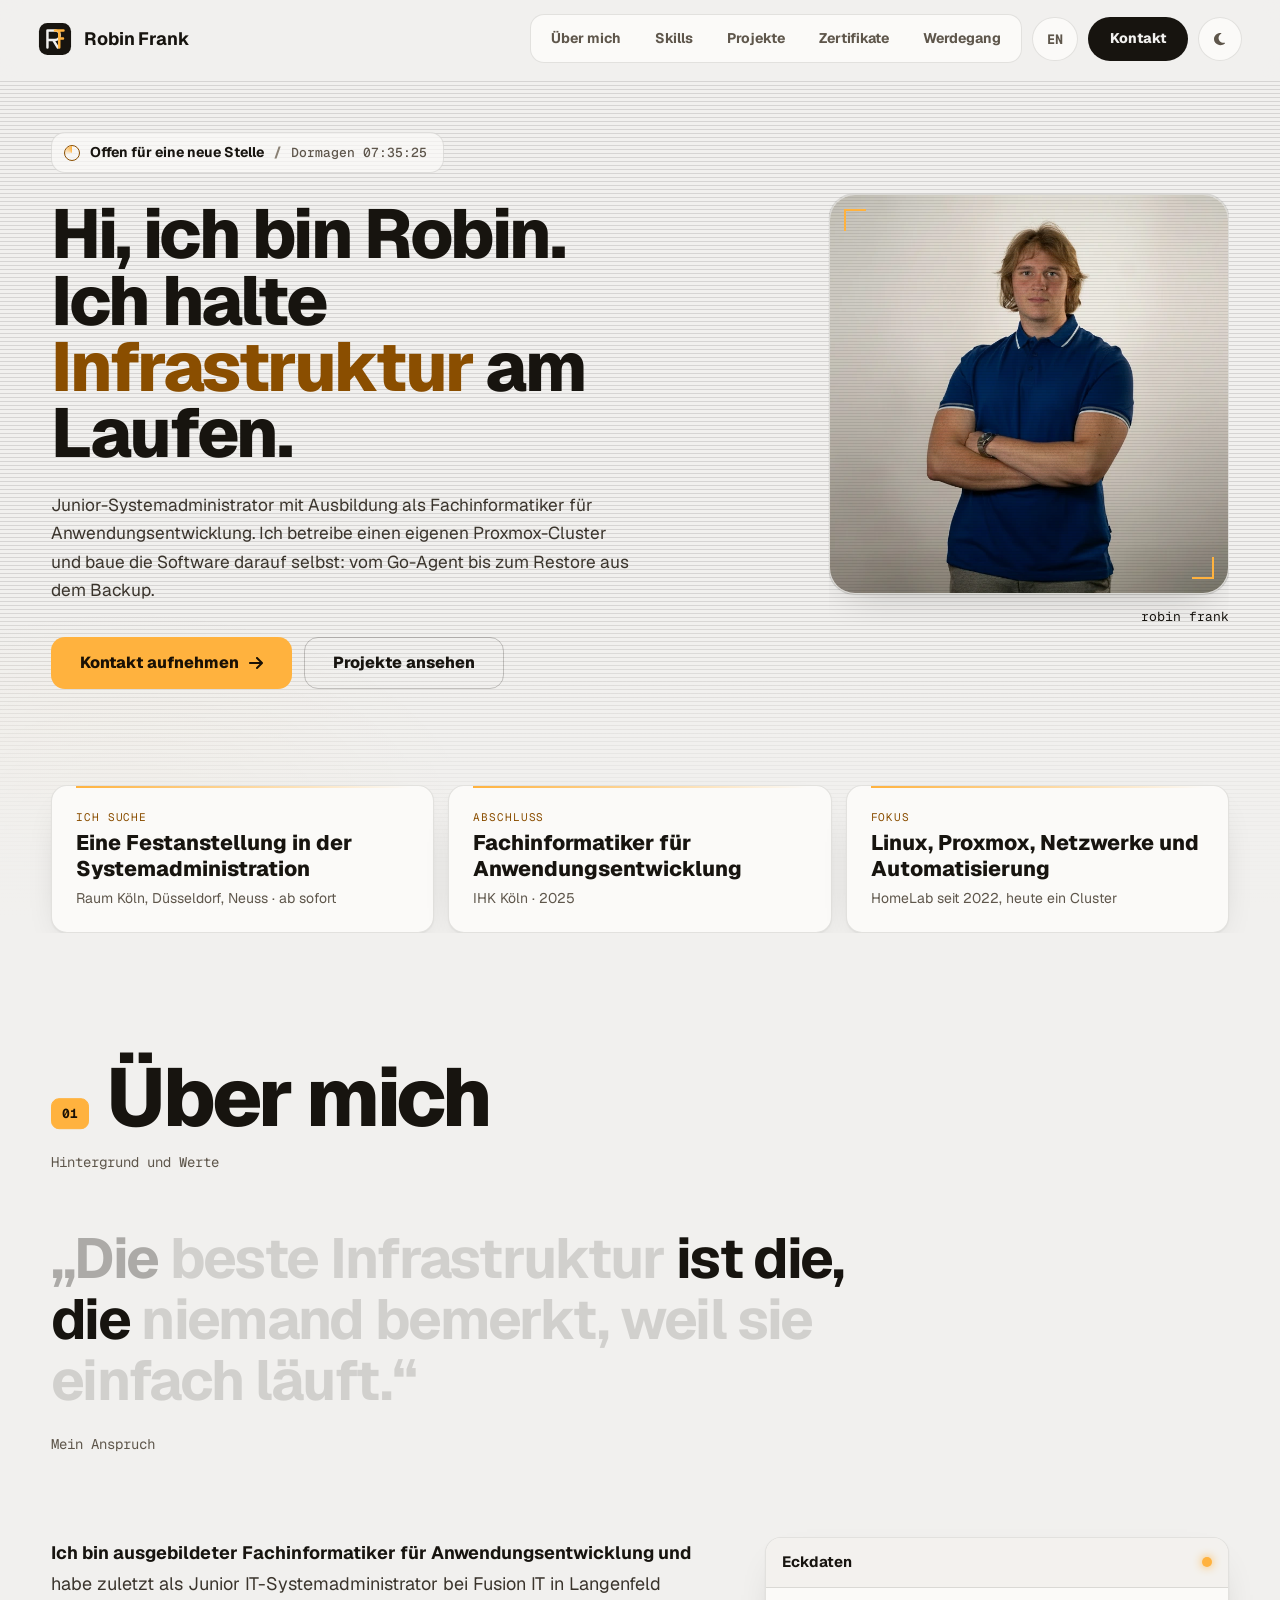
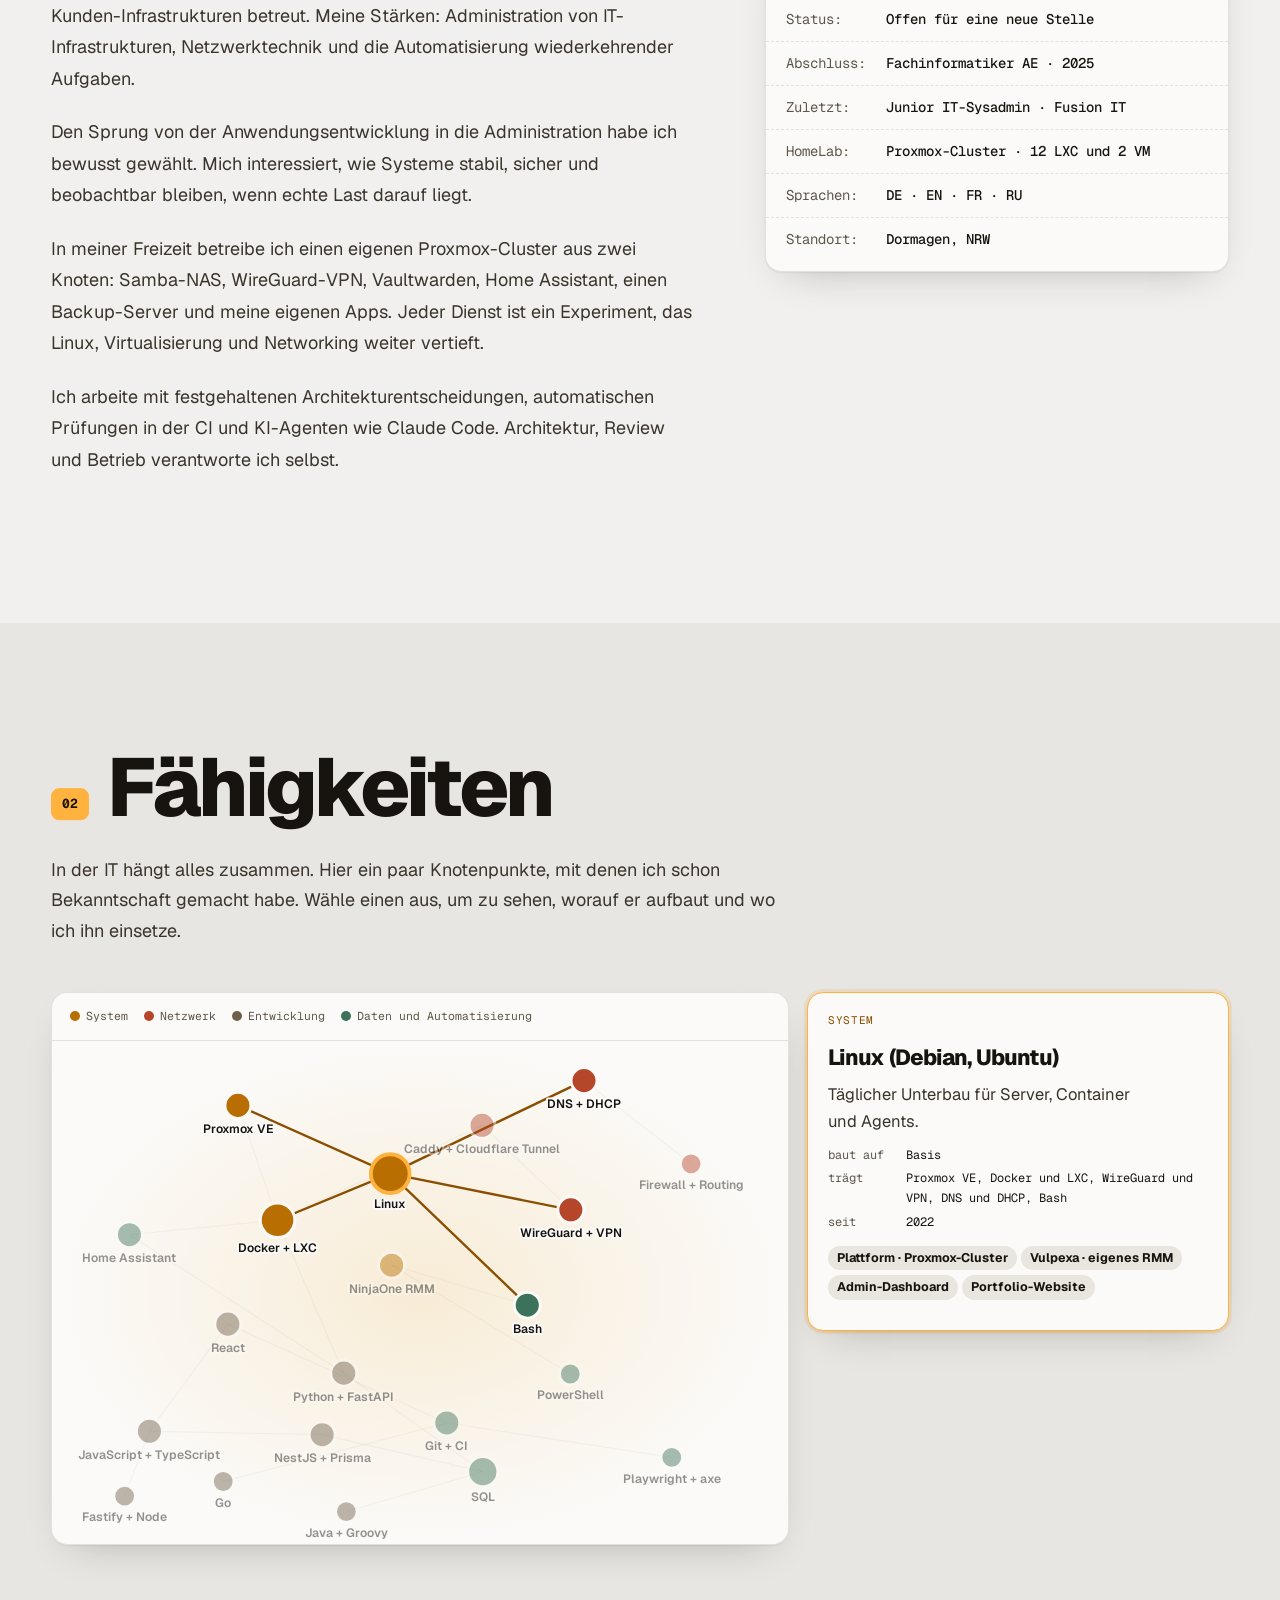
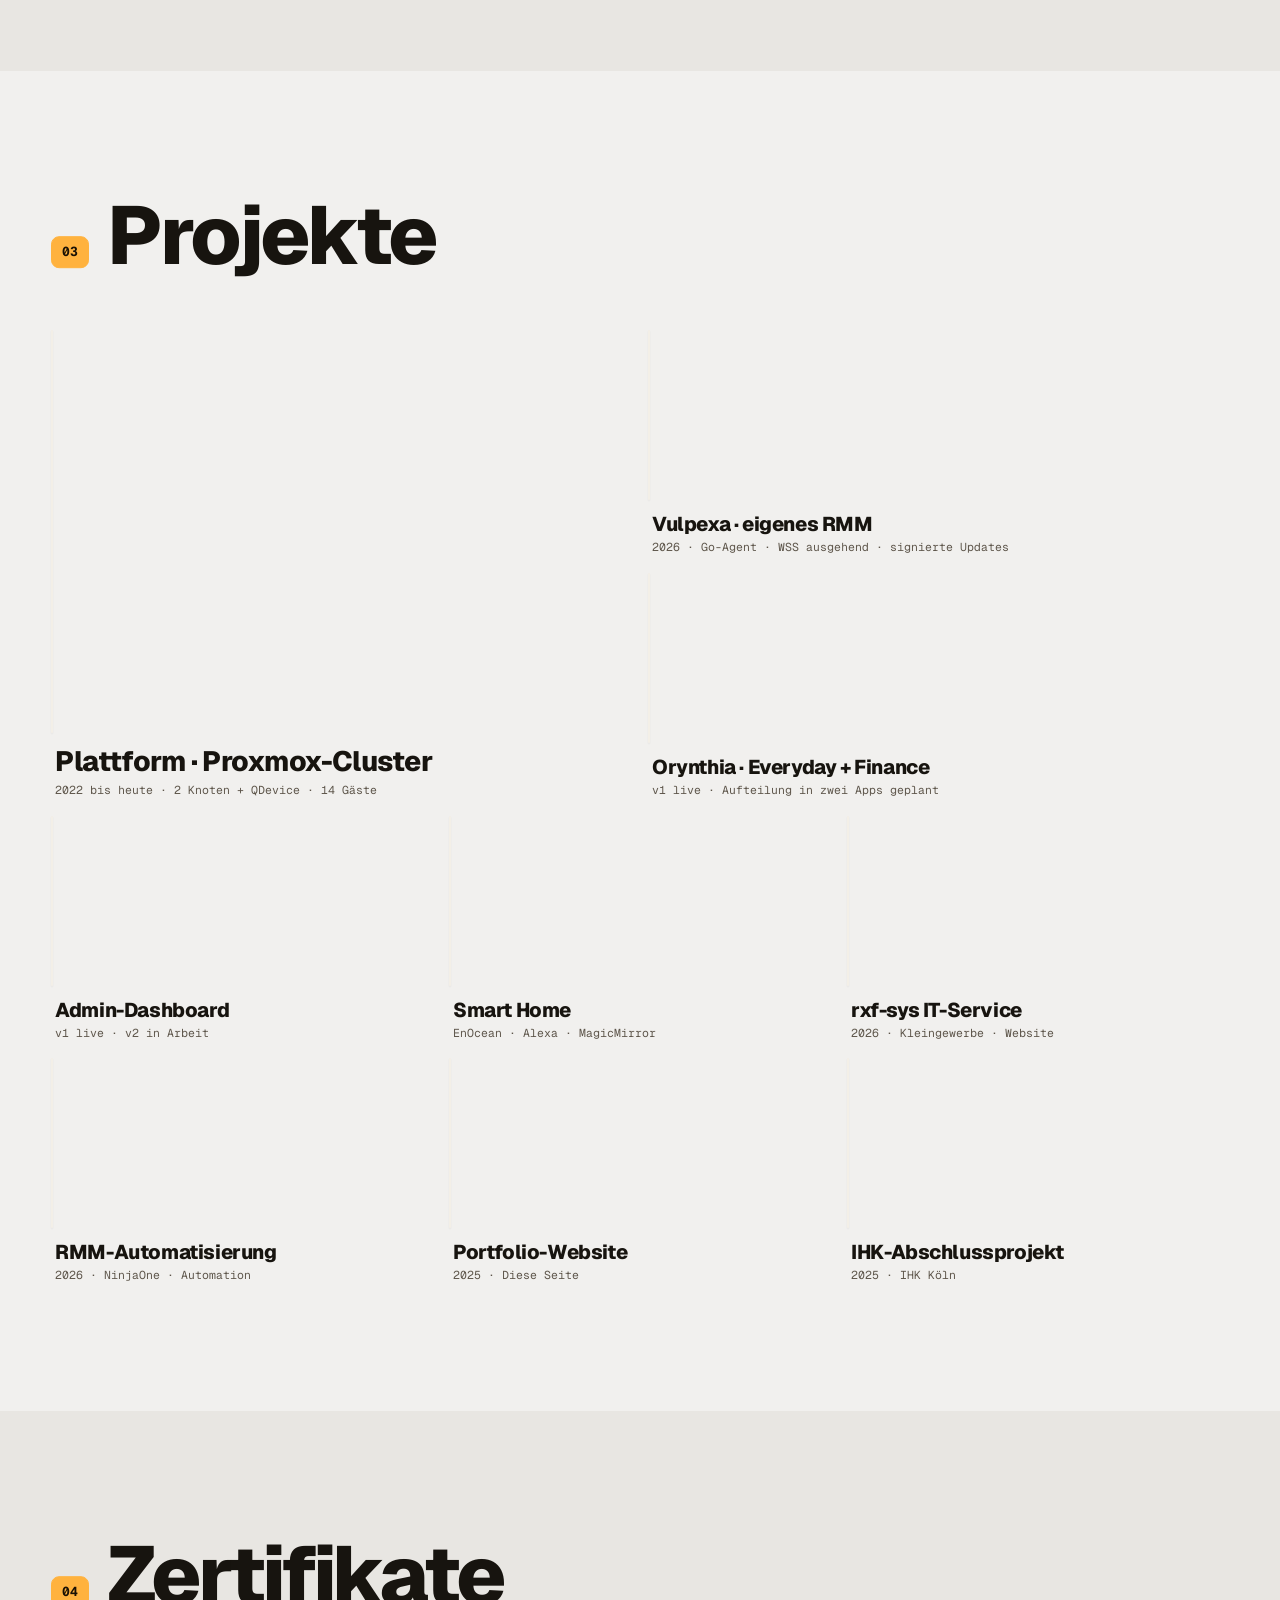
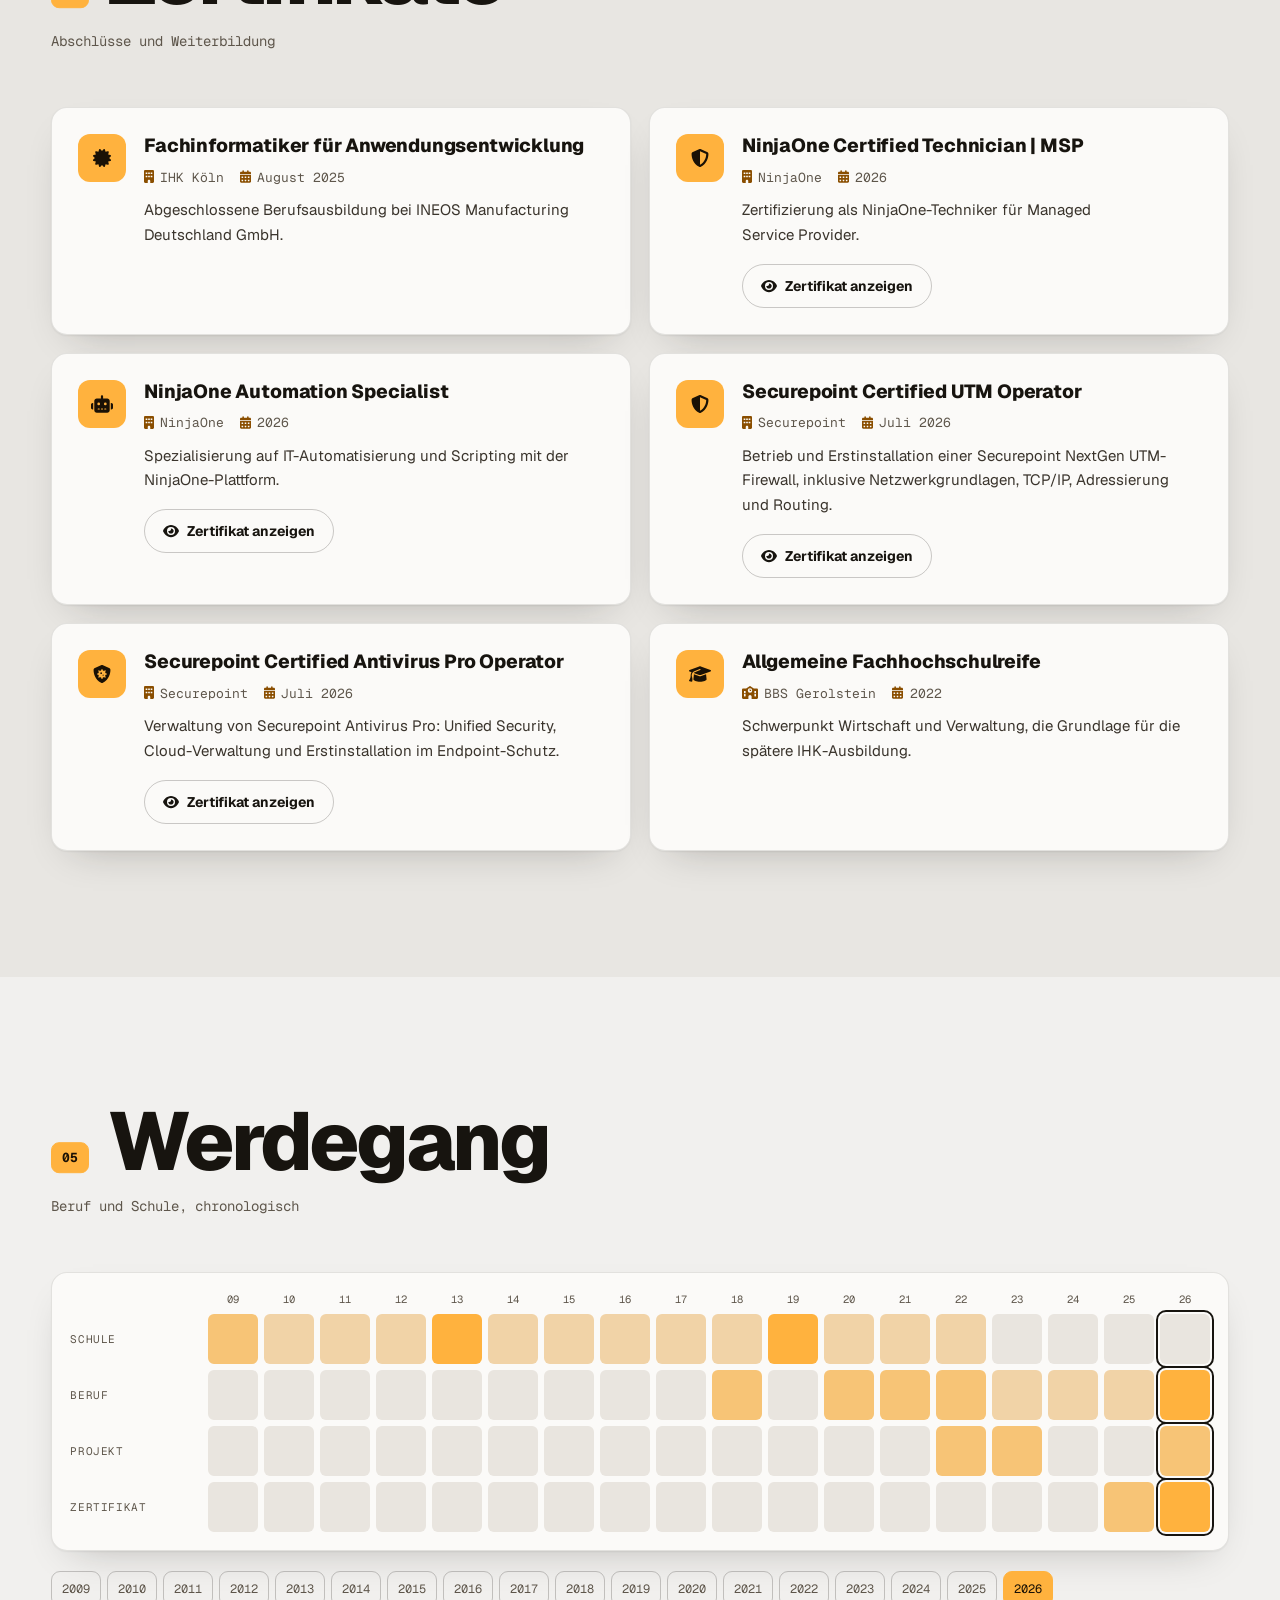
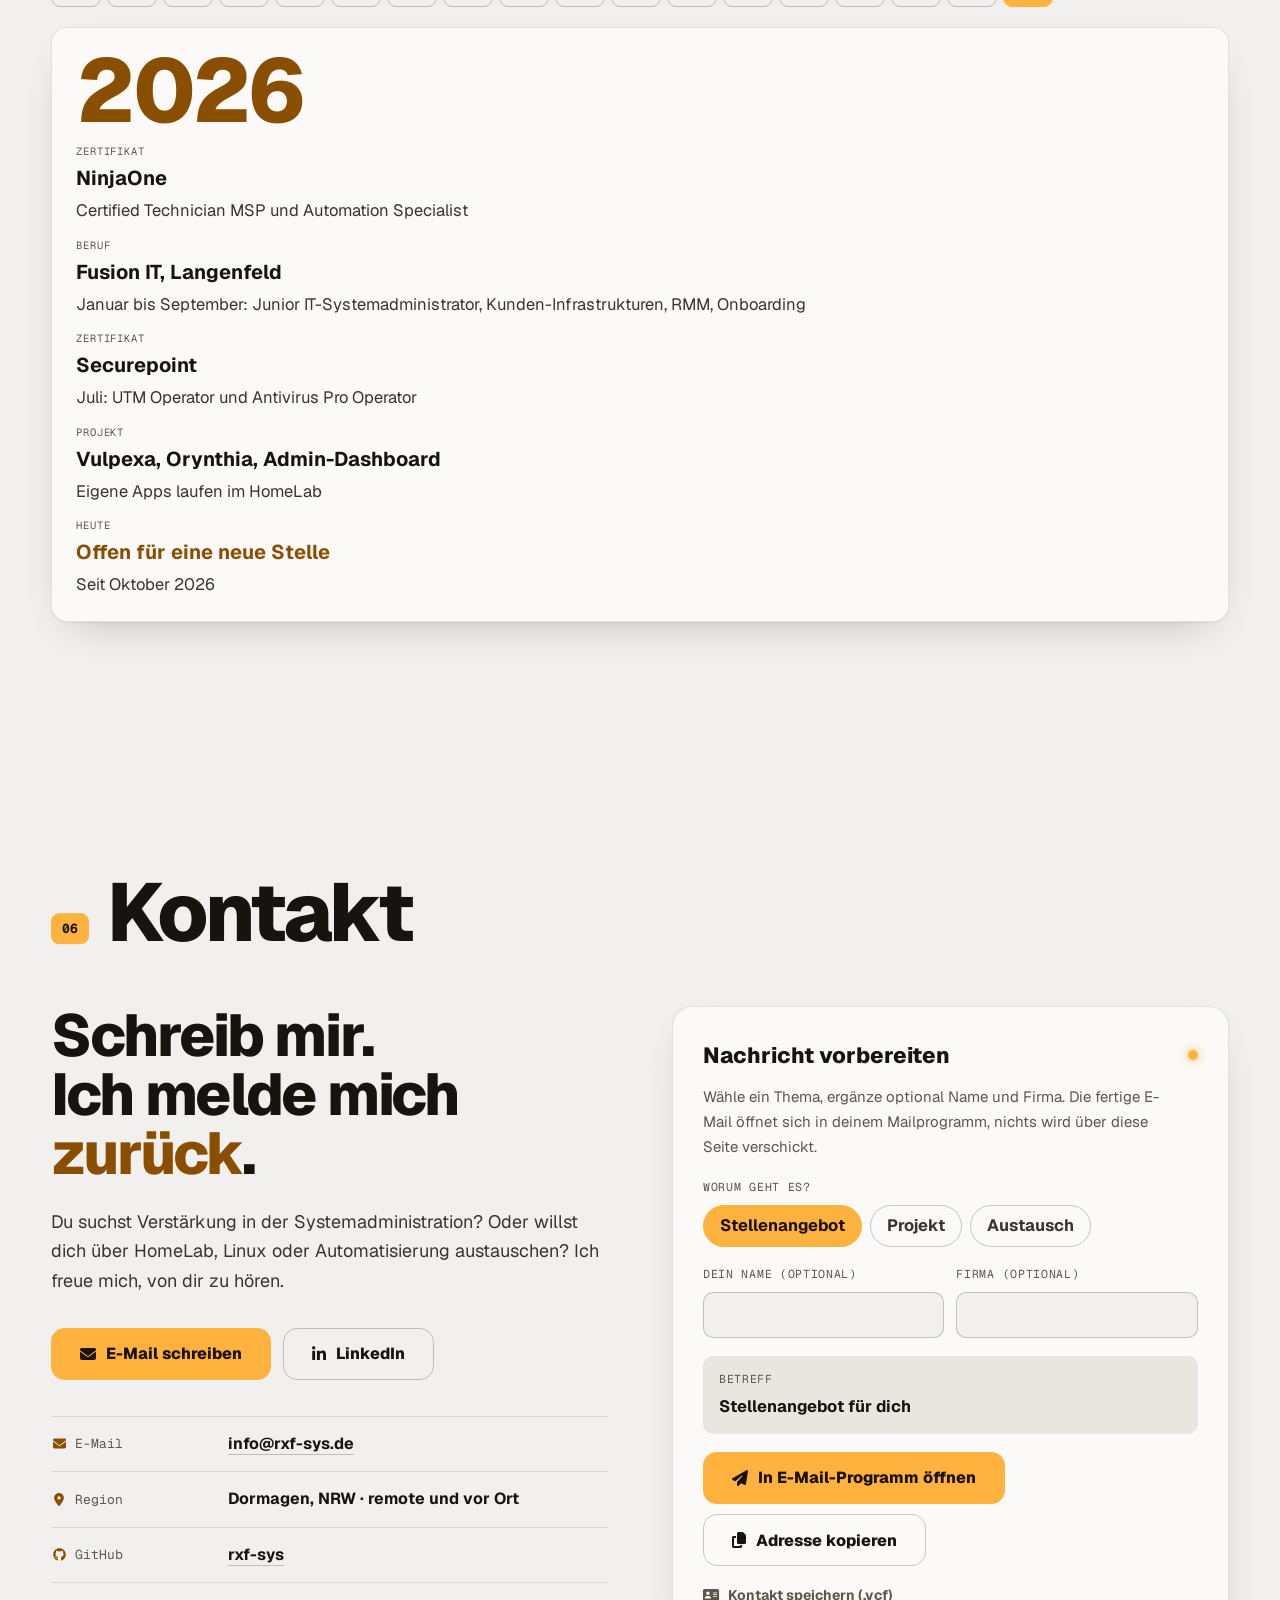
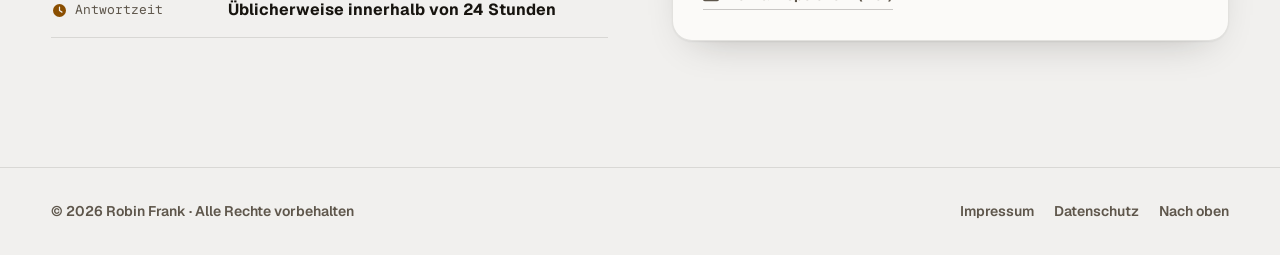
==== commit 552b1f3e: "Block internal tool and test paths in Caddy, show HACS v1.2.0 The Caddyfile now also answers /.claud" ====
--- a/index.html
+++ b/index.html
@@ -802,7 +802,7 @@
       <div class="pd-head">
         <p class="pd-kicker mono"><span class="project-status st-live" data-i18n="st.live">Live</span> <span class="pd-asof" data-i18n="projects.asof">Stand 11/2026</span></p>
         <h3 class="pd-title" data-i18n="pd.sh.title">Smart Home · EnOcean + Alexa</h3>
-        <p class="project-meta mono" data-i18n="pd.sh.meta">2023 bis heute · Home Assistant · HACS v1.1.0</p>
+        <p class="project-meta mono" data-i18n="pd.sh.meta">2023 bis heute · Home Assistant · HACS v1.2.0</p>
       </div>
       <p class="project-desc" data-i18n="pd.sh.desc">Eigene Home-Assistant-Integration für EnOcean-Funkrelais. Ein selbst geschriebener ESP3-Treiber spricht mit dem USB-300-Stick und sendet genau die Telegramme, die OPUS-Relais erwarten und die die eingebaute Integration nicht liefert. Alexa steuert alles über einen eigenen Skill mit AWS Lambda, ein MagicMirror auf dem Raspberry Pi zeigt den Zustand an.</p>
       <dl class="pd-stats four"><div><dt>3</dt><dd data-i18n="pd.sh.s0">Geräteprofile (EEP)</dd></div><div><dt>18</dt><dd data-i18n="pd.sh.s1">Tests</dd></div><div><dt>CRC8</dt><dd data-i18n="pd.sh.s2">eigener ESP3-Treiber</dd></div><div><dt>4</dt><dd data-i18n="pd.sh.s3">Blueprints</dd></div></dl>
@@ -876,6 +876,6 @@
 <script src="/assets/vendor/SplitText.min.js?v=3.13.0"></script>
 <script src="/assets/vendor/Flip.min.js?v=3.13.0"></script>
 <script src="/assets/vendor/lenis.min.js?v=1.3.11"></script>
-<script src="/index.js?v=2026-11-25-2"></script>
+<script src="/index.js?v=2026-11-25-3"></script>
 </body>
 </html>
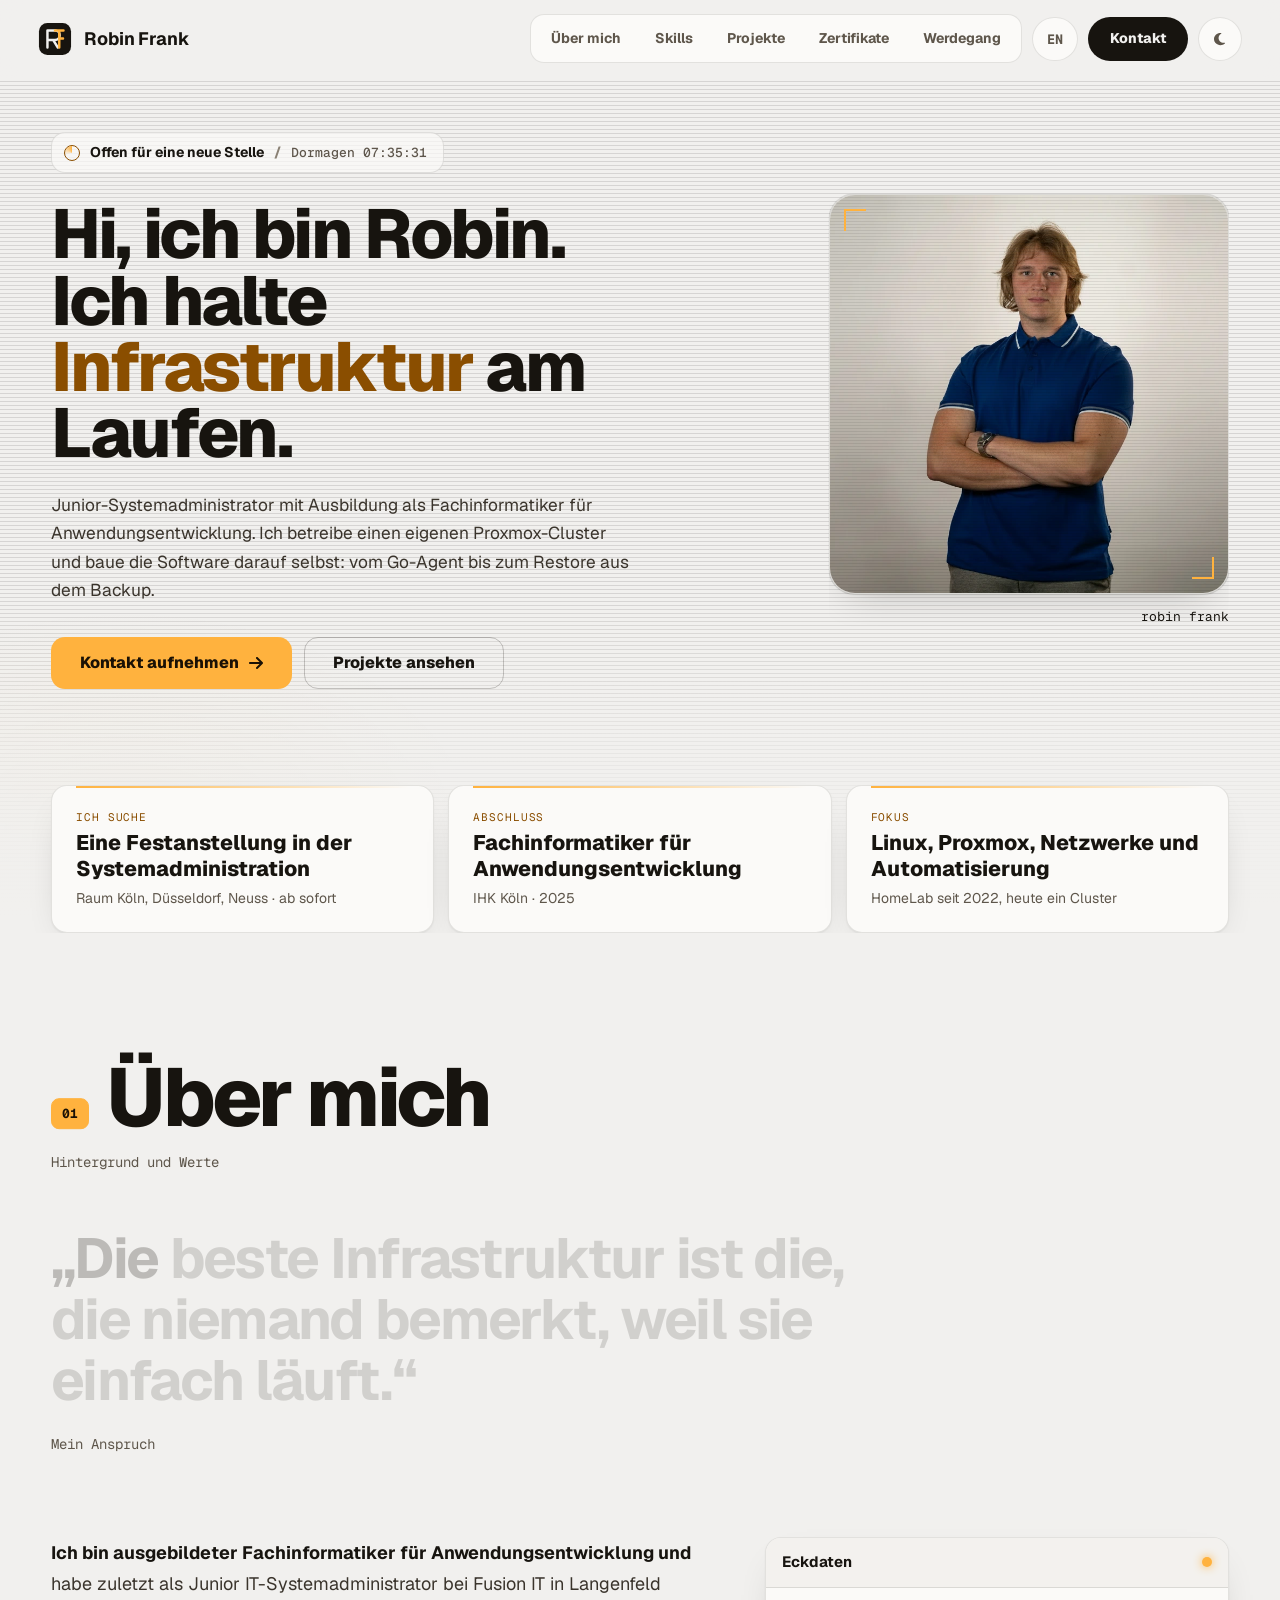
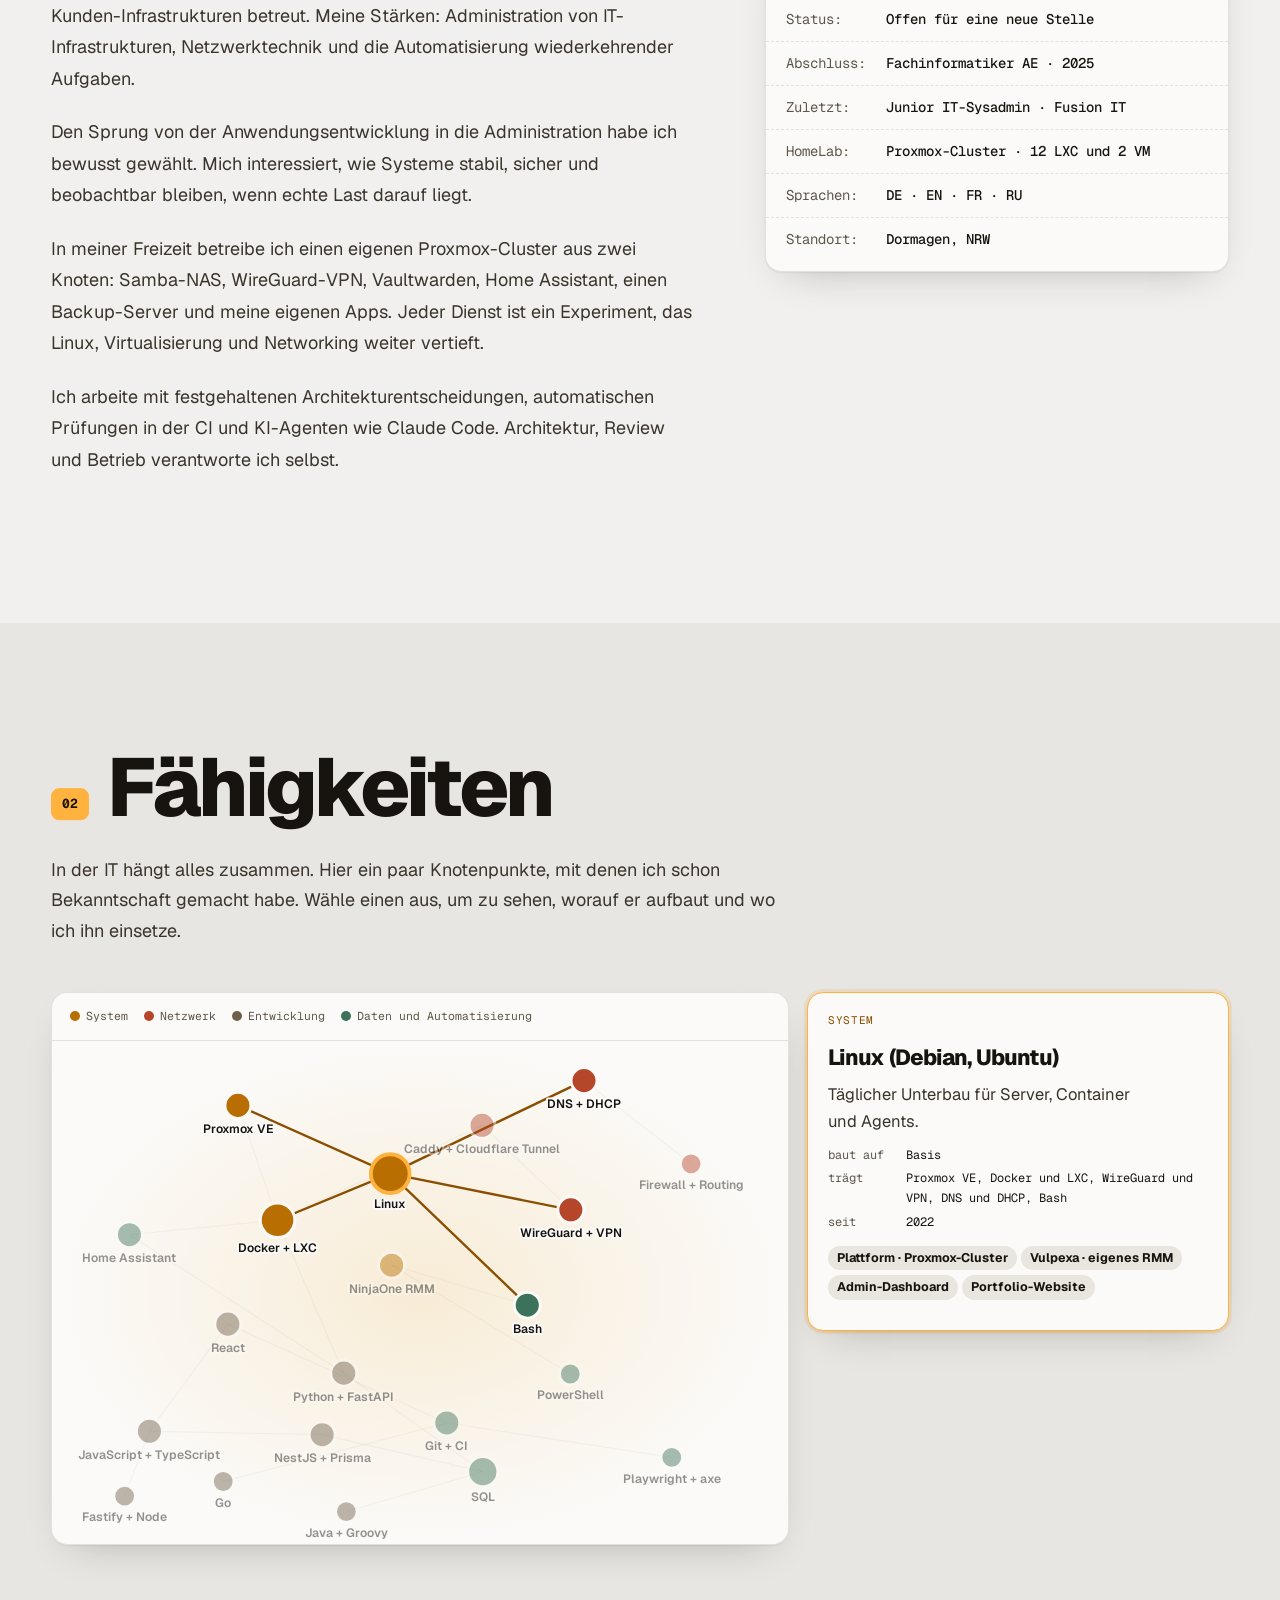
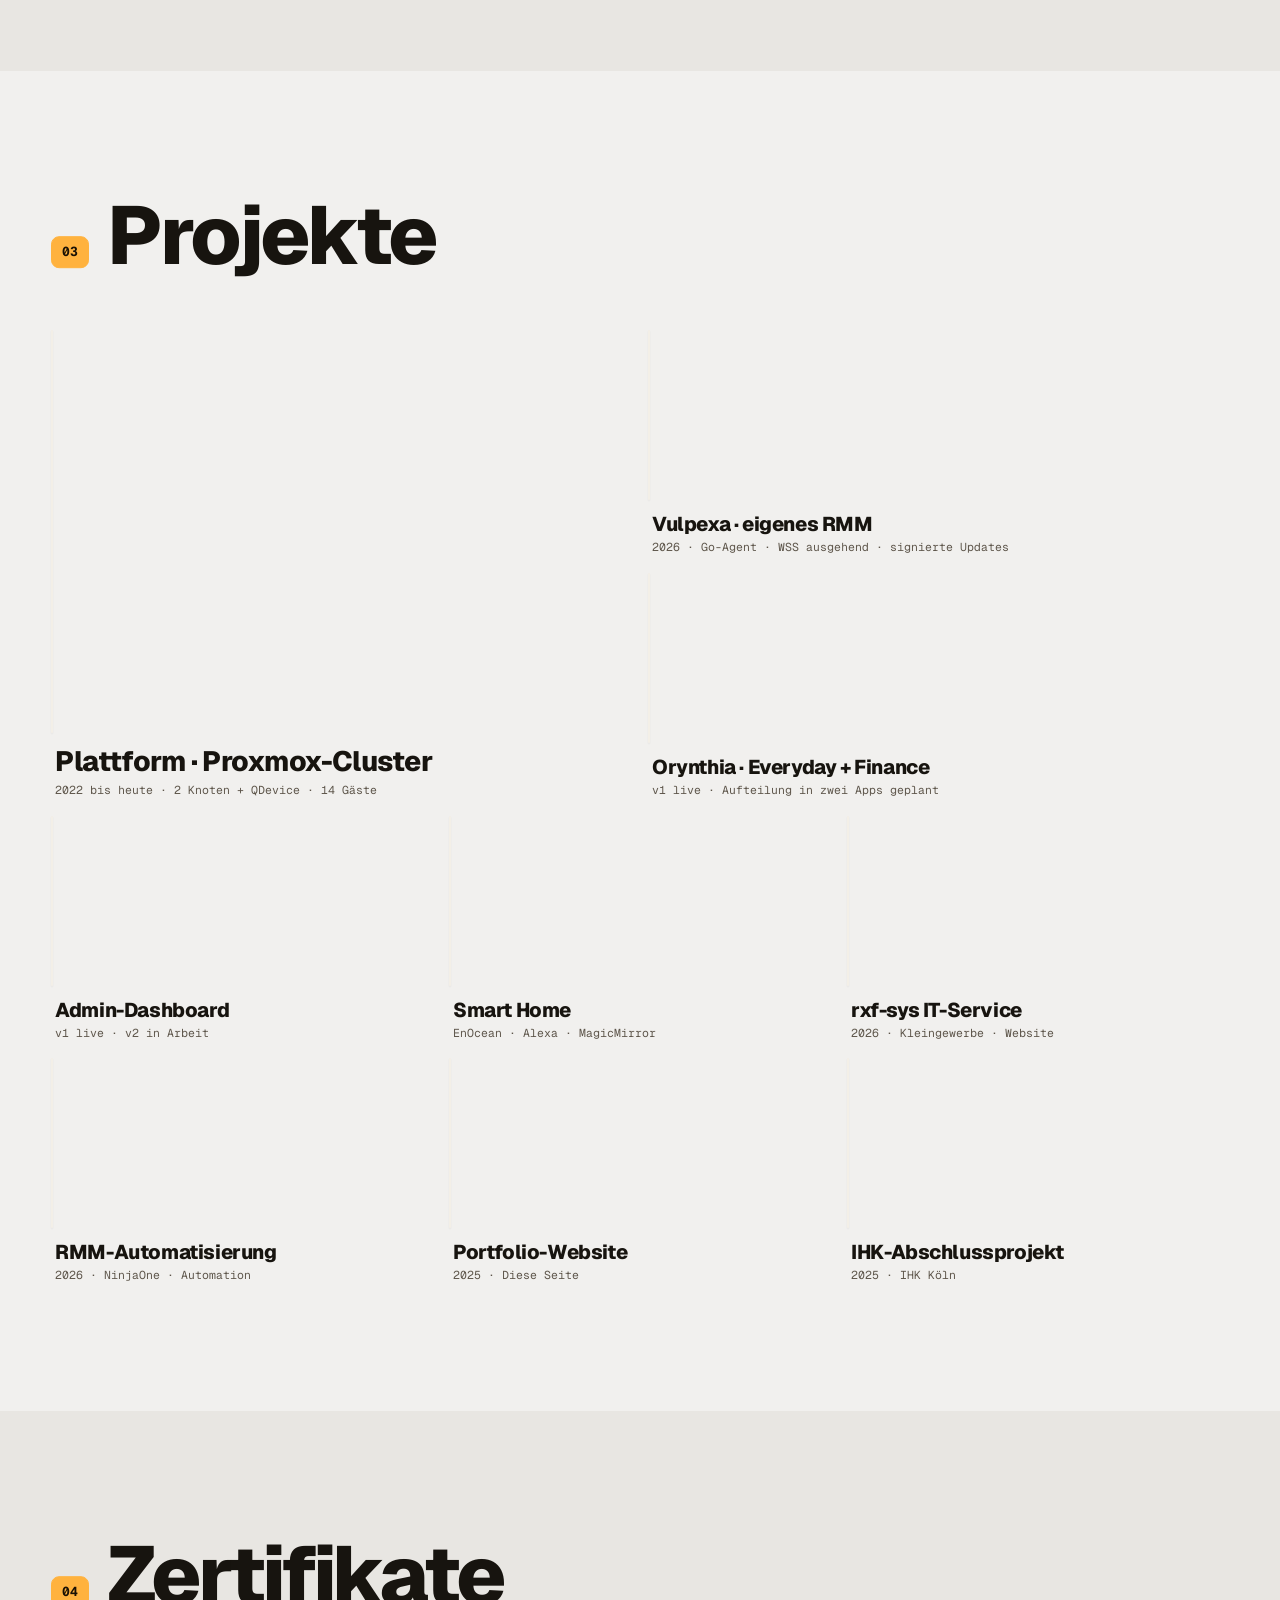
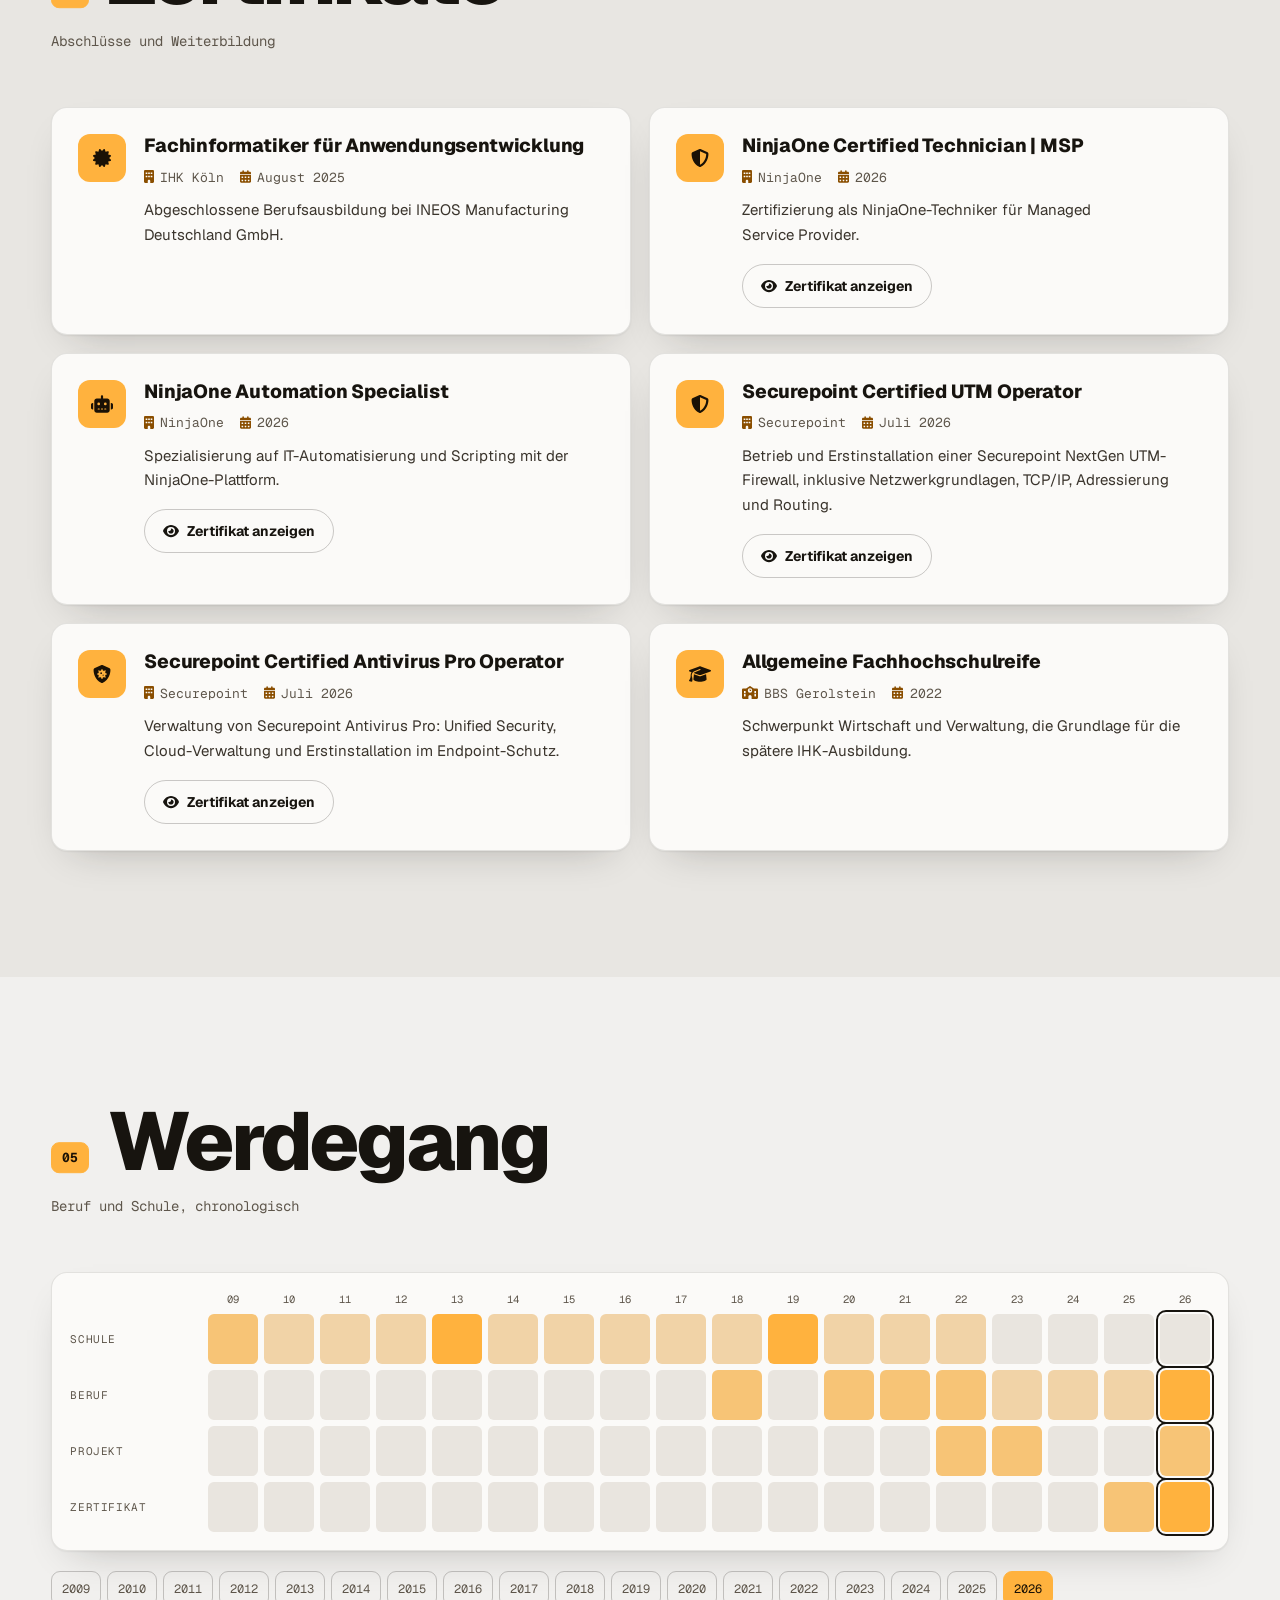
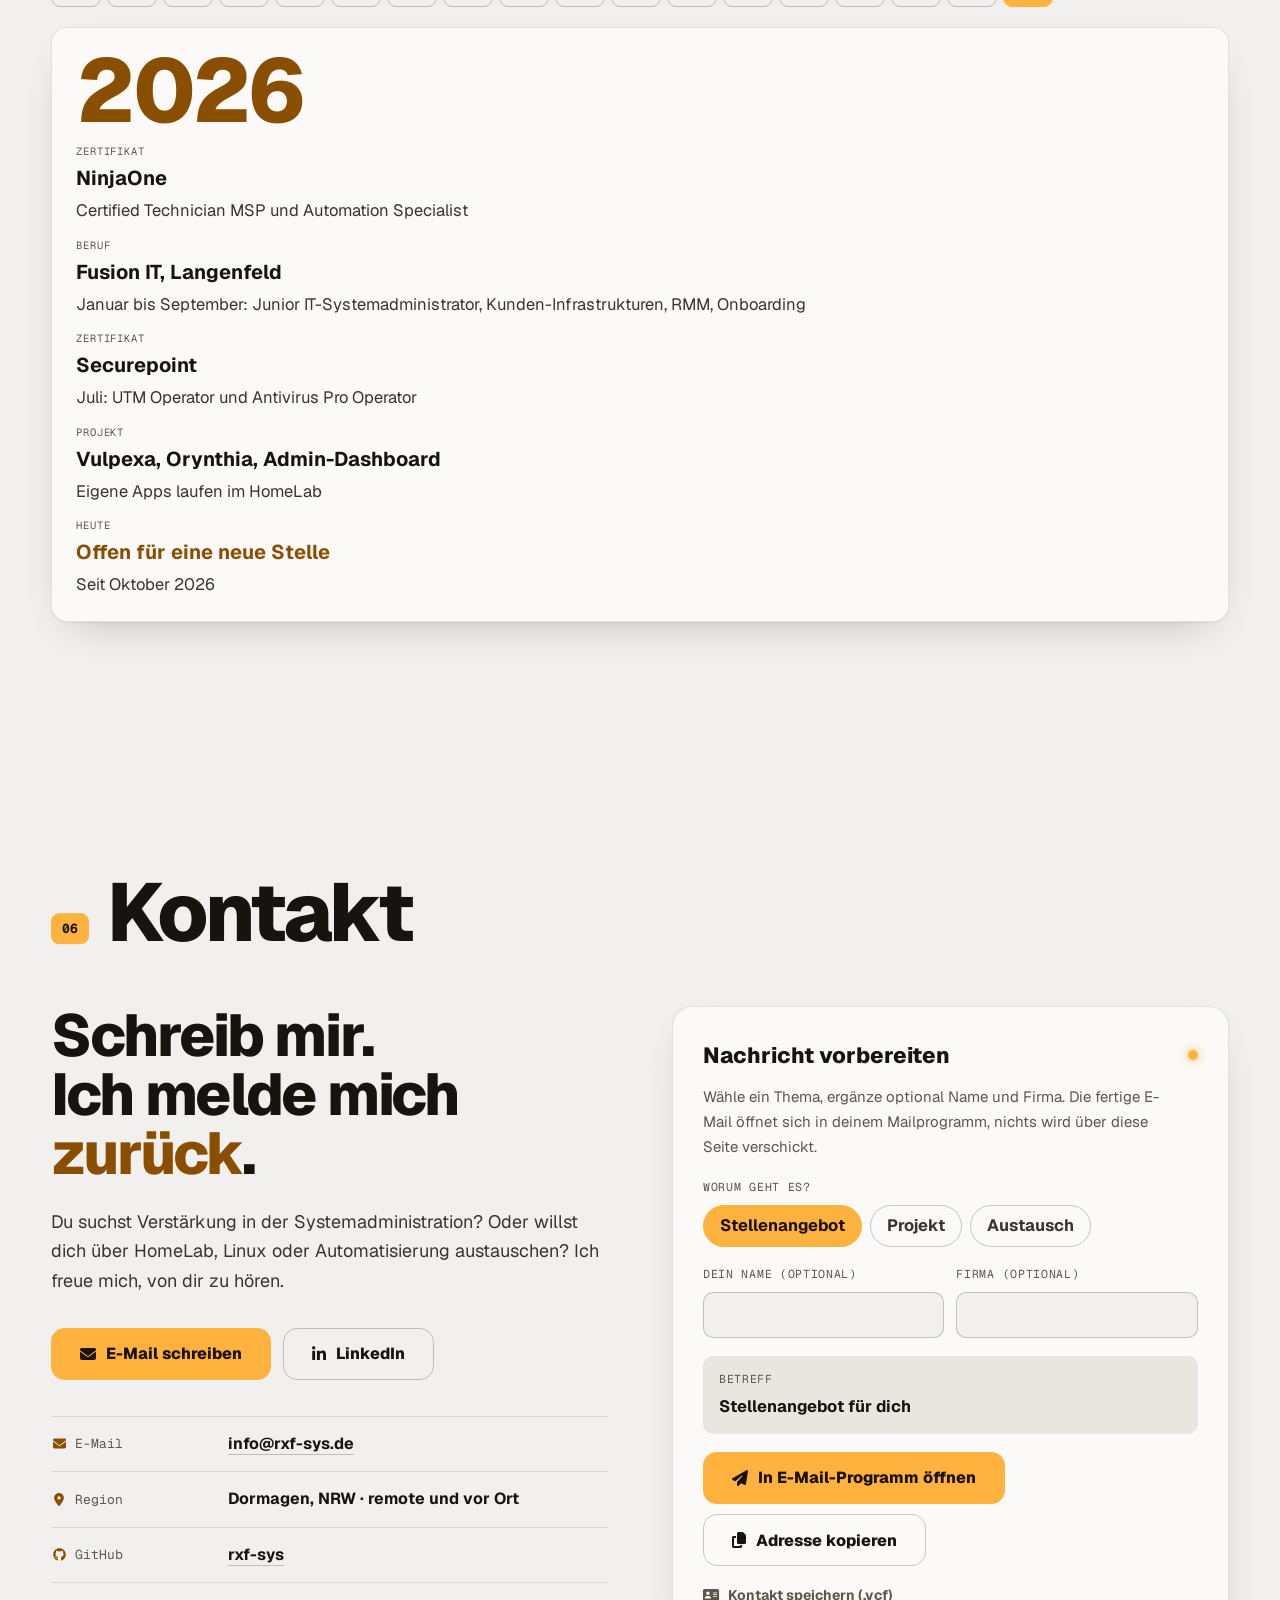
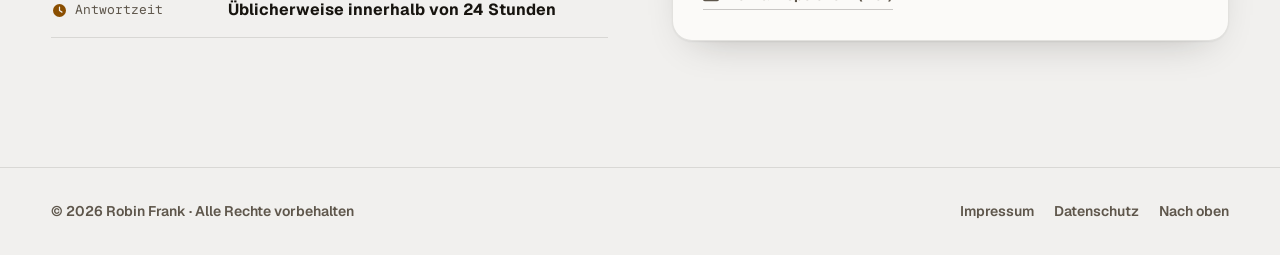
==== commit c879933d: "Drop source links to the now private EnOcean and www repos Both repositories are private, so the lin" ====
--- a/index.html
+++ b/index.html
@@ -815,7 +815,6 @@
         <div class="pd-arch-scroll" tabindex="0"><svg class="arch-svg" viewBox="0 0 910 216" width="910" height="216" role="img" aria-label="Architektur Smart Home"><path class="ar-edge" d="M208 108C225 108 225 108 242 108"/><path class="ar-edge" d="M438 108C455 108 455 108 472 108"/><path class="ar-edge" d="M668 108C685 108 685 34 702 34"/><path class="ar-edge" d="M668 108C685 108 685 182 702 182"/><path class="ar-edge" d="M340 86L340 56"/><g class="ar-node" transform="translate(12 86)"><rect width="196" height="44" rx="8"/><text x="98" y="26">Taster · Relais · Sensoren</text></g><g class="ar-node" transform="translate(242 12)"><rect width="196" height="44" rx="8"/><text x="98" y="26">Funk · 868 MHz</text></g><g class="ar-node" transform="translate(242 86)"><rect width="196" height="44" rx="8"/><text x="98" y="26">USB 300 · ESP3-Treiber</text></g><g class="ar-node" transform="translate(472 86)"><rect width="196" height="44" rx="8"/><text x="98" y="26">Home Assistant</text></g><g class="ar-node" transform="translate(702 12)"><rect width="196" height="44" rx="8"/><text x="98" y="26">Alexa-Skill · Lambda</text></g><g class="ar-node" transform="translate(702 160)"><rect width="196" height="44" rx="8"/><text x="98" y="26">Dashboards · MagicMirror</text></g></svg></div>
       </figure>
       <ul class="tags"><li class="tag">Python</li><li class="tag">Home Assistant</li><li class="tag">EnOcean ESP3</li><li class="tag">AWS Lambda</li><li class="tag">Raspberry Pi</li></ul>
-      <div class="project-links"><a href="https://github.com/rxf-sys/EnOcean" target="_blank" rel="noopener noreferrer"><i class="fab fa-github" aria-hidden="true"></i> Source</a></div>
     </template><template id="tpl-proj-itservice">
       <div class="pd-shot pd-shot-img" aria-hidden="true"><picture class="shot-light"><source media="(max-width: 720px)" srcset="/assets/images/projects/www-home-light-phone.webp" /><img src="/assets/images/projects/www-home-light-desk.webp" srcset="/assets/images/projects/www-home-light-desk.webp 1x, /assets/images/projects/www-home-light-desk@2x.webp 2x" alt="" width="1440" height="900" loading="lazy" decoding="async" /></picture><picture class="shot-dark"><source media="(max-width: 720px)" srcset="/assets/images/projects/www-home-dark-phone.webp" /><img src="/assets/images/projects/www-home-dark-desk.webp" srcset="/assets/images/projects/www-home-dark-desk.webp 1x, /assets/images/projects/www-home-dark-desk@2x.webp 2x" alt="" width="1440" height="900" loading="lazy" decoding="async" /></picture></div>
       <div class="pd-head">
@@ -830,7 +829,7 @@
         <div><h4 class="pd-label mono" data-i18n="projects.decisions">Entscheidungen</h4><ol class="pd-decisions"><li data-i18n="pd.it.d0">Lesbarkeit zuerst: keine Schrift unter 14 px, Tippflächen ab 44 px.</li><li data-i18n="pd.it.d1">Preisrechner statt Preisliste: erste Stunde voll, danach 15-Minuten-Schritte.</li><li data-i18n="pd.it.d2">Alles selbst gehostet: Schriften, GSAP und Lenis liegen lokal, die Datenschutzerklärung bleibt kurz.</li></ol></div>
       </div>
       <ul class="tags"><li class="tag">HTML5 / CSS3</li><li class="tag">GSAP</li><li class="tag">Lenis</li><li class="tag">Caddy</li><li class="tag">Designsystem Signal</li></ul>
-      <div class="project-links"><a href="https://rxf-sys.de/" target="_blank" rel="noopener noreferrer"><i class="fas fa-globe" aria-hidden="true"></i> <span data-i18n="pd.it.l0">Website</span></a><a href="https://github.com/rxf-sys/www.rxf-sys.de" target="_blank" rel="noopener noreferrer"><i class="fab fa-github" aria-hidden="true"></i> Source</a></div>
+      <div class="project-links"><a href="https://rxf-sys.de/" target="_blank" rel="noopener noreferrer"><i class="fas fa-globe" aria-hidden="true"></i> <span data-i18n="pd.it.l0">Website</span></a></div>
     </template><template id="tpl-proj-rmm">
 
       <div class="pd-head">
